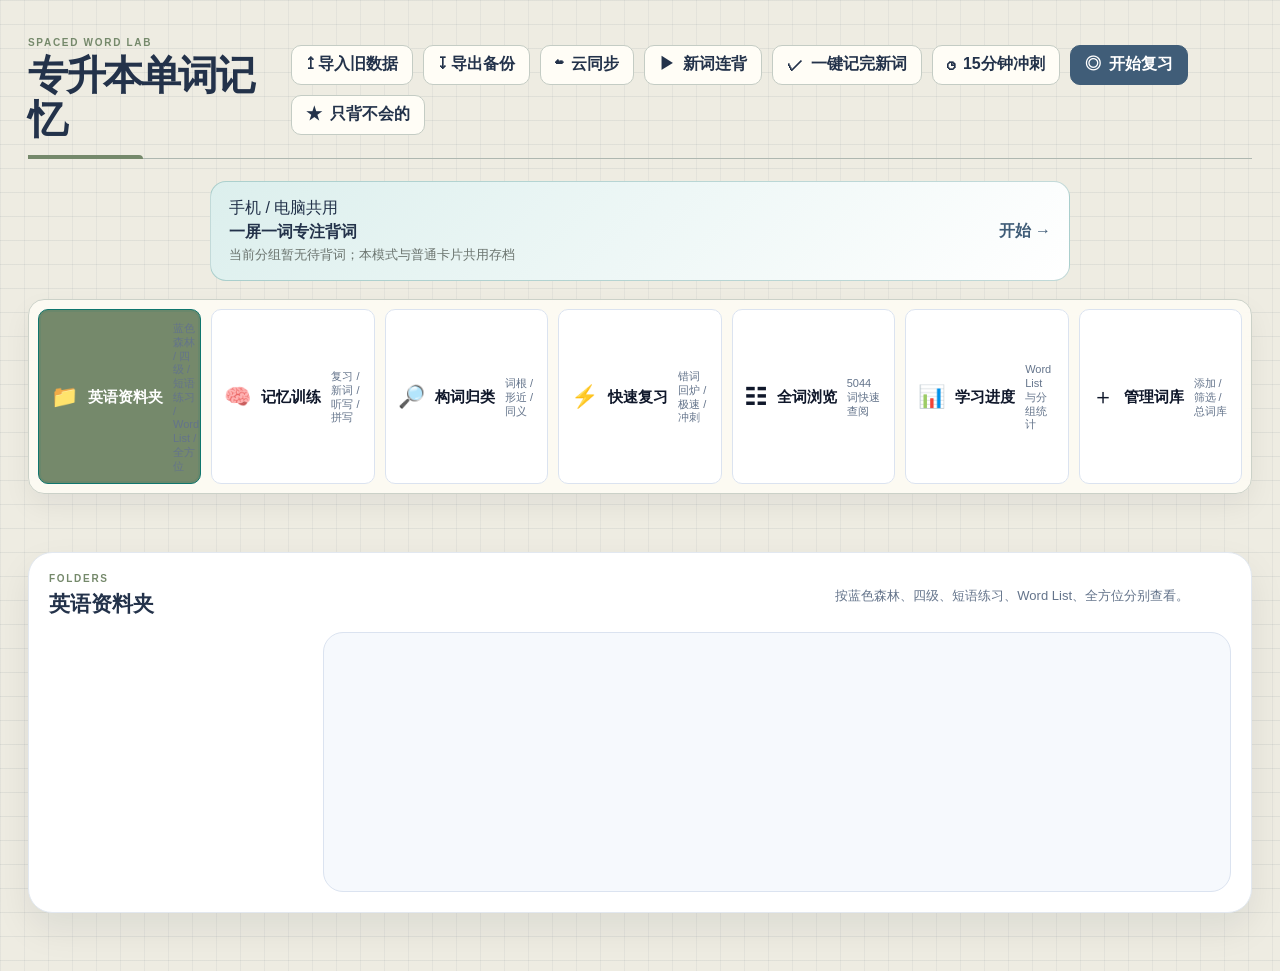
==== index.html @ 5257fa87 "Add files via upload" ====
<!doctype html>
<html lang="zh-CN">
<head>
  <meta charset="utf-8">
  <meta name="viewport" content="width=device-width, initial-scale=1, viewport-fit=cover">
  <title>专升本单词记忆</title>
  <link rel="stylesheet" href="./styles.css?v=70b043browsemustcorrect20260810">
</head>
<body>
  <div class="app-shell">
    <header class="topbar">
      <div>
        <p class="eyebrow">Spaced Word Lab</p>
        <h1>专升本单词记忆</h1>
      </div>
      <div class="topbar-actions">
        <button class="secondary-button" id="importButton" title="导入旧数据 / 备份文件" aria-label="导入旧数据">↥ 导入旧数据</button>
        <button class="secondary-button" id="exportButton" title="导出本机备份" aria-label="导出本机备份">↧ 导出备份</button>
        <button class="secondary-button" id="cloudSyncButton"><span aria-hidden="true">☁</span> 云同步</button>
        <button class="secondary-button" id="startNewButton"><span aria-hidden="true">▶</span> 新词连背</button>
        <button class="secondary-button" id="batchLearnButton"><span aria-hidden="true">✓</span> 一键记完新词</button>
        <button class="secondary-button" id="sprintButton"><span aria-hidden="true">◷</span> 15分钟冲刺</button>
        <button class="primary-button" id="focusDueButton"><span aria-hidden="true">◎</span> 开始复习</button>
        <button class="secondary-button" id="weakOnlyButton"><span aria-hidden="true">★</span> 只背不会的</button>
      </div>
    </header>
    <button class="mobile-focus-entry" id="mobileFocusEntry" type="button" aria-describedby="mobileFocusEntryHint">
      <span class="mobile-focus-entry-copy">
        <span class="mobile-focus-entry-kicker">手机 / 电脑共用</span>
        <strong>一屏一词专注背词</strong>
        <small id="mobileFocusEntryHint">支持看英文想中文、看英文选中文、看中文拼英文；三种方式共用同一份进度</small>
      </span>
      <span class="mobile-focus-entry-cta">开始 →</span>
    </button>
    <div class="readonly-banner" id="readonlyBanner" hidden></div>

    <main class="workspace">
      <nav class="module-switcher" aria-label="大模块切换">
        <button class="module-button active" type="button" data-module-target="folder"><span>📁</span><strong>英语资料夹</strong><small>蓝色森林 / 四级 / 短语练习 / Word List / 全方位</small></button>
        <button class="module-button" type="button" data-module-target="study"><span>🧠</span><strong>记忆训练</strong><small>复习 / 新词 / 听写 / 拼写</small></button>
        <button class="module-button" type="button" data-module-target="smart"><span>🔎</span><strong>构词归类</strong><small>词根 / 形近 / 同义</small></button>
        <button class="module-button" type="button" data-module-target="review"><span>⚡</span><strong>快速复习</strong><small>错词回炉 / 极速 / 冲刺</small></button>
        <button class="module-button" type="button" data-module-target="browse"><span>☷</span><strong>全词浏览</strong><small>5044词快速查阅</small></button>
        <button class="module-button" type="button" data-module-target="progress"><span>📊</span><strong>学习进度</strong><small>Word List 与分组统计</small></button>
        <button class="module-button" type="button" data-module-target="manage"><span>＋</span><strong>管理词库</strong><small>添加 / 筛选 / 总词库</small></button>
      </nav>

      <section class="stats-grid module-section" data-module-section="study" aria-label="记忆统计">
        <article class="metric">
          <span>词条总数</span>
          <strong id="totalCount">0</strong>
        </article>
        <article class="metric time">
          <span>总学习时长</span>
          <strong id="totalStudyTime">0分</strong>
          <small id="todayStudyTime">今日 0分</small>
        </article>
        <article class="metric accent">
          <span>现在到期</span>
          <strong id="dueCount">0</strong>
        </article>
        <article class="metric warm">
          <span>已完成</span>
          <strong id="todayCount">0</strong>
        </article>
        <article class="metric calm completed-metric">
          <span>已学习</span>
          <strong id="doneTodayCount">0</strong>
          <div class="metric-split" aria-label="累计已学习的单词和短语数量">
            <div><small>单词</small><b id="todayWordActionCount">0</b></div>
            <div><small>短语</small><b id="todayPhraseActionCount">0</b></div>
          </div>
        </article>
      </section>

      <section class="prep-dashboard module-section" data-module-section="study" aria-label="专升本今日任务">
        <article class="countdown-panel">
          <div>
            <p class="eyebrow">Exam</p>
            <h2>专升本倒计时</h2>
          </div>
          <div class="countdown-number"><strong id="examDays">--</strong><span>天</span></div>
          <label class="compact-field">
            <span>考试日期</span>
            <input id="examDateInput" type="date">
          </label>
        </article>
        <article class="task-panel">
          <span>今日新词</span>
          <strong id="todayNewTarget">0</strong>
          <p id="todayNewHint">先完成新词，再等系统复习</p>
        </article>
        <article class="task-panel accent">
          <span>今日复习</span>
          <strong id="todayReviewTarget">0</strong>
          <p id="todayReviewHint">按页面显示的具体时间背</p>
        </article>
        <article class="task-panel warm">
          <span>重点词</span>
          <strong id="importantCount">0</strong>
          <p>忘了的词会自动进入这里</p>
        </article>
        <article class="task-panel calm">
          <span>预计用时</span>
          <strong id="estimateMinutes">0</strong>
          <p>分钟，拆开做也可以</p>
        </article>
      </section>

      <section class="daily-report module-section" data-module-section="study" id="dailyReport" aria-label="今日战报"></section>

      <section class="hero-workbench module-section" data-module-section="study">
        <div class="study-area">
          <div class="panel-heading">
            <div>
              <p class="eyebrow">Now</p>
              <h2>记忆卡片</h2>
            </div>
            <div class="session-tools">
              <div class="sprint-chip" id="sprintStatus">未开始</div>
              <div class="clock-chip" id="clockNow">--:--</div>
            </div>
          </div>

          <div class="mode-tabs" role="tablist" aria-label="学习模式">
            <button class="tab-button active" id="dueModeButton" type="button">到期复习</button>
            <button class="tab-button" id="newModeButton" type="button">新词记忆</button>
            <button class="tab-button" id="allModeButton" type="button">全部抽查</button>
          </div>

          <div class="practice-switch main-practice-switch" aria-label="常用练习方式">
            <button class="practice-button active" data-practice-mode="card" type="button">卡片</button>
            <button class="practice-button" data-practice-mode="zhToEn" type="button">中译英</button>
            <button class="practice-button" data-practice-mode="choiceZhToEn" type="button">中文选英文</button>
            <button class="practice-button" data-practice-mode="spell" type="button">拼写</button>
            <button class="practice-button" data-practice-mode="dictation" type="button">听写</button>
            <button class="practice-button" data-practice-mode="forms" type="button">变形</button>
          </div>
          <details class="special-practice-panel pos-practice-panel" open>
            <summary>语法辨析训练</summary>
            <div class="special-practice-note">五个模式独立记录进度。先练五大词性，再分别突破名词可数性、动词及物性、易混词形和句子语境。</div>
            <div class="practice-switch special-practice-switch grammar-practice-grid" aria-label="语法辨析训练">
              <button class="practice-button pos-practice-start" data-practice-mode="posClassify" type="button"><b>五大词性</b><small>名词 / 动词 / 数词 / 形容词 / 副词</small></button>
              <button class="practice-button pos-practice-start" data-practice-mode="nounCountability" type="button"><b>名词可数性</b><small>可数 / 不可数 / 两者均可</small></button>
              <button class="practice-button pos-practice-start" data-practice-mode="verbTransitivity" type="button"><b>动词及物性</b><small>及物 / 不及物 / 系动词等</small></button>
              <button class="practice-button pos-practice-start" data-practice-mode="wordFamily" type="button"><b>易混词形</b><small>同词族中选择正确形式</small></button>
              <button class="practice-button pos-practice-start" data-practice-mode="posContext" type="button"><b>句子语境</b><small>判断标记词在句中的词性</small></button>
            </div>
          </details>
          <p class="mode-progress-note">默认进入卡片。五类语法训练独立计算正确率和复习进度；答题后自动进入下一题。</p>

          <div class="dictation-tools" aria-label="听写设置">
            <label class="compact-select">
              <span>听写顺序</span>
              <select id="dictationOrderSelect">
                <option value="due">到期优先</option>
                <option value="important">重点错词优先</option>
                <option value="random">随机乱序</option>
                <option value="az">A-Z 顺序</option>
              </select>
            </label>
          </div>

          <article class="word-card" id="activeCard"></article>
        </div>

        <aside class="schedule-panel">
          <div class="panel-heading">
            <div>
              <p class="eyebrow">Plan</p>
              <h2>今日几点背</h2>
            </div>
            <button class="text-button" id="copyPlanButton" type="button">复制计划</button>
          </div>
          <div class="time-ladder" id="todayTimeline"></div>
        </aside>
      </section>


      <section class="folder-library-panel module-section" data-module-section="folder" id="folderLibraryPanel" aria-label="英语资料文件夹">
        <div class="panel-heading">
          <div>
            <p class="eyebrow">Folders</p>
            <h2>英语资料夹</h2>
          </div>
          <p class="folder-hint">按蓝色森林、四级、短语练习、Word List、全方位分别查看。</p>
        </div>
        <div class="folder-library-layout">
          <div class="folder-source-list" id="folderSourceList"></div>
          <div class="folder-content" id="folderContent"></div>
        </div>
      </section>

      <section class="smart-vocab-panel module-section" data-module-section="smart" id="smartVocabPanel" aria-label="智能归类与辨析">
        <div class="panel-heading">
          <div>
            <p class="eyebrow">Smart</p>
            <h2>构词 / 形近 / 同义归类</h2>
          </div>
          <p class="folder-hint">先选类型，再点开看单词；不一次性铺开，手机不卡。</p>
        </div>
        <div class="smart-tabs">
          <button class="smart-tab active" data-smart-tab="affix" type="button">前缀后缀词根</button>
          <button class="smart-tab" data-smart-tab="similar" type="button">形近词对比</button>
          <button class="smart-tab" data-smart-tab="synonym" type="button">同义词辨析</button>
          <button class="smart-tab" data-smart-tab="family" type="button">词族归类</button>
          <button class="smart-tab" data-smart-tab="polysemy" type="button">一词多义</button>
          <button class="smart-tab" data-smart-tab="collocation" type="button">固定搭配</button>
        </div>
        <div id="smartVocabContent" class="smart-vocab-content"></div>
      </section>


      <section class="memory-lab-panel module-section" data-module-section="review" id="memoryLabPanel" aria-label="快速复习中心">
        <div class="panel-heading memory-lab-heading">
          <div>
            <p class="eyebrow">Memory Lab</p>
            <h2>快速复习中心</h2>
            <p class="folder-hint">所有模式继续写入普通卡片同一份进度，不建立第二套存档。</p>
          </div>
          <label class="memory-lab-toggle">
            <input id="miniRecapToggle" type="checkbox" checked>
            <span>每10词自动小复盘</span>
          </label>
        </div>

        <div class="memory-action-grid">
          <button class="memory-action-card danger" type="button" data-memory-action="today-errors">
            <span>今日错词回炉</span><strong id="todayErrorCount">0</strong><small>连续答对2次才退出本轮</small>
          </button>
          <button class="memory-action-card" type="button" data-memory-action="rapid-3"><span>3分钟极速复习</span><strong>约18词</strong><small>错词和到期词优先</small></button>
          <button class="memory-action-card" type="button" data-memory-action="rapid-5"><span>5分钟极速复习</span><strong>约30词</strong><small>四选一快速推进</small></button>
          <button class="memory-action-card" type="button" data-memory-action="rapid-10"><span>10分钟极速复习</span><strong>约60词</strong><small>适合完整短复习</small></button>
          <button class="memory-action-card accent" type="button" data-memory-action="speed-30"><span>30秒极限识词</span><strong>30s</strong><small>只看英文快速选中文</small></button>
        </div>

        <section class="exam-sprint-panel">
          <div>
            <p class="eyebrow">Sprint</p>
            <h3>临考冲刺</h3>
            <p>优先抽取忘记、模糊、拼错、高频和久未复习词。</p>
          </div>
          <label>
            <span>范围</span>
            <select id="examSprintSource">
              <option value="all">全部词库</option>
              <option value="短语练习">只复习短语</option>
              <option value="四级">只复习四级</option>
              <option value="蓝色森林">只复习蓝色森林</option>
              <option value="Word List">只复习 Word List</option>
              <option value="听写内容">只复习听写内容</option>
            </select>
          </label>
          <div class="sprint-size-buttons">
            <button type="button" data-memory-action="sprint-50">50词</button>
            <button type="button" data-memory-action="sprint-100">100词</button>
            <button type="button" data-memory-action="sprint-200">200词</button>
          </div>
        </section>

        <div class="quick-session-status" id="quickSessionStatus"></div>

        <div class="memory-insight-grid">
          <section class="memory-insight-card" id="abilityOverview">
            <div class="panel-heading"><div><p class="eyebrow">Ability</p><h3>认识度 / 拼写度</h3></div></div>
            <div id="abilityOverviewContent"></div>
          </section>
          <section class="memory-insight-card" id="recentTenPanel">
            <div class="panel-heading"><div><p class="eyebrow">Recent</p><h3>最近10词</h3></div><button class="text-button" type="button" data-memory-action="recent-10">立即复盘</button></div>
            <div id="recentTenContent"></div>
          </section>
        </div>

        <div class="memory-insight-grid">
          <section class="memory-insight-card">
            <div class="panel-heading"><div><p class="eyebrow">Confusion</p><h3>易混词对比复习</h3></div></div>
            <div id="confusionGroups" class="comparison-groups"></div>
          </section>
          <section class="memory-insight-card">
            <div class="panel-heading"><div><p class="eyebrow">Family</p><h3>词族连续复习</h3></div></div>
            <div id="wordFamilyGroups" class="comparison-groups"></div>
          </section>
        </div>

        <section class="memory-report-panel">
          <div class="panel-heading"><div><p class="eyebrow">Report</p><h3>最近一轮报告</h3></div></div>
          <div id="memoryLabReport"></div>
        </section>
      </section>

      <section class="quick-browser-panel module-section" data-module-section="browse" id="quickBrowserPanel" aria-label="全词库快速浏览">
        <div class="panel-heading quick-browser-heading">
          <div>
            <p class="eyebrow">All Words</p>
            <h2>全词库快速浏览</h2>
            <p class="folder-hint">默认按你资料中的原始导入顺序浏览；需要时再手动切换A-Z、薄弱优先等排序。</p>
          </div>
          <div class="quick-browser-heading-actions">
            <div class="browse-quiz-launch-copy">
              <strong id="quickBrowserTotal">0词</strong>
              <small id="browseQuizLauncherStats">独立存档：尚未作答</small>
            </div>
            <button class="browse-quiz-launch" type="button" data-browse-quiz-start>
              <span>▦</span><strong>全词独立练习</strong><small>英→中 / 中→英 / 拼写；答错才重置主进度</small>
            </button>
          </div>
        </div>
        <div class="quick-browser-tools">
          <label class="search-box"><span>⌕</span><input id="quickBrowseSearch" type="search" placeholder="搜索英文、中文、分组、例句"></label>
          <select id="quickBrowseSource" aria-label="来源筛选"><option value="all">全部来源</option><option value="蓝色森林">蓝色森林</option><option value="四级">四级</option><option value="短语练习">短语练习</option><option value="Word List">Word List</option><option value="全方位">全方位</option><option value="听写内容">听写内容</option></select>
          <select id="quickBrowseStatus" aria-label="掌握筛选"><option value="all">全部状态</option><option value="new">新词</option><option value="learning">学习中</option><option value="mature">稳定</option><option value="weak">薄弱词</option><option value="important">重点词</option></select>
          <select id="quickBrowseSort" aria-label="排序"><option value="original" selected>我的原始顺序</option><option value="az">A-Z</option><option value="za">Z-A</option><option value="weak">薄弱优先</option><option value="recent">最近学习</option><option value="source">按来源</option></select>
          <select id="quickBrowseMask" aria-label="遮挡"><option value="show">英文中文都显示</option><option value="hideChinese">遮住中文</option><option value="hideEnglish">遮住英文</option></select>
          <select id="quickBrowsePageSize" aria-label="每页数量"><option value="100">每页100词</option><option value="200" selected>每页200词</option><option value="300">每页300词</option></select>
        </div>
        <div class="alphabet-strip" id="quickBrowseAlphabet"></div>
        <div class="quick-browser-summary" id="quickBrowserSummary"></div>
        <div class="quick-browser-list" id="quickBrowserList"></div>
        <div class="quick-browser-pagination" id="quickBrowserPagination"></div>
      </section>

      <section class="groups-panel module-section" data-module-section="progress">
        <div class="panel-heading">
          <div>
            <p class="eyebrow">Groups</p>
            <h2>Word List 进度</h2>
          </div>
        </div>
        <div class="group-grid" id="groupProgress"></div>
      </section>

      <section class="entry-grid module-section" data-module-section="manage">
        <form class="entry-form" id="wordForm">
          <div class="panel-heading">
            <div>
              <p class="eyebrow">Add</p>
              <h2>添加单词</h2>
            </div>
          </div>
          <div class="form-grid">
            <label>
              <span>单词/短语</span>
              <input id="termInput" required maxlength="80" placeholder="carry out">
            </label>
            <label>
              <span>中文</span>
              <input id="meaningInput" maxlength="120" placeholder="执行，实施">
            </label>
            <label>
              <span>搭配/例句</span>
              <input id="phraseInput" maxlength="180" placeholder="carry out a plan">
            </label>
            <label>
              <span>标签</span>
              <input id="tagInput" maxlength="60" placeholder="阅读 / 作文 / 高频">
            </label>
            <label>
              <span>词库分类</span>
              <select id="sourceInput">
                <option value="全方位">全方位</option>
                <option value="四级">四级</option>
                <option value="蓝色森林">蓝色森林</option>
              </select>
            </label>
          </div>
          <div class="verb-forms-grid">
            <label>
              <span>三单</span>
              <input id="thirdPersonInput" maxlength="80" placeholder="studies">
            </label>
            <label>
              <span>过去式</span>
              <input id="pastTenseInput" maxlength="80" placeholder="studied">
            </label>
            <label>
              <span>过去分词</span>
              <input id="pastParticipleInput" maxlength="80" placeholder="studied">
            </label>
          </div>
          <label>
            <span>备注</span>
            <textarea id="noteInput" rows="2" placeholder="易混词、词根、发音提醒"></textarea>
          </label>
          <div class="form-actions">
            <button class="secondary-button" id="clearFormButton" type="button">清空</button>
            <button class="primary-button" type="submit"><span aria-hidden="true">＋</span> 加入词库</button>
          </div>
        </form>

        <section class="bulk-panel">
          <div class="panel-heading">
            <div>
              <p class="eyebrow">Paste</p>
              <h2>批量加入</h2>
            </div>
          </div>
          <label class="bulk-source-select">
            <span>归到</span>
            <select id="bulkSourceInput">
              <option value="全方位">全方位</option>
              <option value="四级">四级</option>
              <option value="蓝色森林">蓝色森林</option>
            </select>
          </label>
          <textarea id="bulkInput" rows="8" placeholder="study | 学习 | study English | studies | studied | studied&#10;carry out | 执行 | carry out a task"></textarea>
          <div class="form-actions">
            <button class="secondary-button" id="clearBulkButton" type="button">清空</button>
            <button class="primary-button" id="bulkAddButton" type="button"><span aria-hidden="true">＋</span> 批量加入</button>
          </div>
        </section>
      </section>

      <section class="library-panel module-section" data-module-section="manage">
        <div class="panel-heading">
          <div>
            <p class="eyebrow">Library</p>
            <h2>词库</h2>
          </div>
          <div class="library-tools">
            <label class="search-box">
              <span aria-hidden="true">⌕</span>
              <input id="searchInput" type="search" placeholder="搜索单词、中文、短语">
            </label>
            <select id="statusFilter" aria-label="状态筛选">
              <option value="all">全部</option>
              <option value="due">到期</option>
              <option value="new">新词</option>
              <option value="learning">学习中</option>
              <option value="mature">稳定</option>
              <option value="important">重点词</option>
            </select>
            <select id="librarySourceFilter" aria-label="词库分类筛选">
              <option value="all">全部分类</option>
              <option value="全方位">全方位</option>
              <option value="四级">四级</option>
              <option value="蓝色森林">蓝色森林</option>
            </select>
            <select id="listMaskMode" aria-label="列表遮挡">
              <option value="show">显示全部</option>
              <option value="hideEnglish">遮英文</option>
              <option value="hideChinese">遮中文</option>
            </select>
          </div>
        </div>
        <div class="word-list" id="wordList"></div>
      </section>
    </main>
  </div>

  <input id="importInput" type="file" accept="application/json,.json" hidden>
  <dialog class="cloud-dialog" id="cloudDialog" aria-labelledby="cloudDialogTitle">
    <form class="cloud-panel" id="cloudForm" method="dialog">
      <div class="cloud-heading">
        <div>
          <p class="eyebrow">Supabase Cloud</p>
          <h2 id="cloudDialogTitle">云同步</h2>
        </div>
        <button class="icon-button secondary" type="button" id="closeCloudButton" aria-label="关闭">×</button>
      </div>
      <p class="cloud-intro">这里默认保存到云端并开启自动同步。第一次使用云同步前，必须在 Supabase SQL Editor 运行本包里的 supabase-word-memory-repair.sql。</p>
      <div class="cloud-grid">
        <label>
          <span>公开编号</span>
          <input id="cloudSlugInput" type="text" inputmode="latin" autocomplete="off" placeholder="cyrus329" maxlength="32">
        </label>
        <label>
          <span>显示名称</span>
          <input id="cloudNameInput" type="text" autocomplete="off" placeholder="专升本单词记忆">
        </label>
        <label>
          <span>编辑密码</span>
          <input id="cloudPinInput" type="password" autocomplete="current-password" placeholder="至少 4 位">
        </label>
        <label class="toggle-line">
          <input id="cloudPublicInput" type="checkbox" checked>
          <span>允许公开链接查看</span>
        </label>
        <label class="wide">
          <span>Supabase 项目地址</span>
          <input id="supabaseUrlInput" type="url" autocomplete="url" placeholder="https://xxxx.supabase.co">
        </label>
        <label class="wide">
          <span>Supabase anon public key</span>
          <input id="supabaseKeyInput" type="text" autocomplete="off" placeholder="sb_publishable_... 或 eyJ...">
        </label>
        <label class="wide">
          <span>网页地址</span>
          <input id="shareBaseUrlInput" type="url" autocomplete="url" placeholder="https://你的用户名.github.io/word-memory/">
        </label>
      </div>
      <div class="share-row">
        <button class="secondary-button" type="button" id="copyPublicLinkButton">复制公开链接</button>
        <button class="secondary-button" type="button" id="copyEditLinkButton">复制协作链接</button>
        <a class="secondary-button" href="./supabase-word-memory-repair.sql" download>下载云同步SQL</a>
      </div>
      <p class="cloud-status" id="cloudStatus" role="status" aria-live="polite"></p>
      <div class="cloud-actions">
        <button class="secondary-button" type="button" id="loadCloudButton">连接并加载云端</button>
        <button class="secondary-button" type="button" id="localSaveButton">只保存本机</button>
        <button class="secondary-button" type="button" id="cancelCloudButton">取消</button>
        <button class="secondary-button" type="button" id="tryCloudSaveButton">检查云同步</button>
        <button class="primary-button" type="submit">保存并开启云同步</button>
      </div>
    </form>
  </dialog>
  <div class="gaze-panel" id="gazePanel" hidden aria-live="polite">
    <div class="gaze-panel-head">
      <strong>实验翻词已关闭</strong>
      <button class="text-button" id="gazeStopButton" type="button">关闭</button>
    </div>
    <p id="gazeStatus">已关闭。当前版本恢复稳定按钮操作，避免乱识别。</p>
    <div class="gaze-zones"><span>已移除手指翻词</span><span>显示词义按钮已恢复</span><span>优先保证记忆记录稳定</span></div>
  </div>
  <section class="mobile-focus-mode" id="mobileFocusMode" role="dialog" aria-modal="true" aria-label="一屏一词专注背词模式" hidden>
    <header class="mobile-focus-header">
      <button class="mobile-focus-exit" id="mobileFocusExit" type="button" aria-label="退出一屏一词模式">退出</button>
      <div class="mobile-focus-heading">
        <strong id="mobileFocusTitle">一屏一词</strong>
        <span id="mobileFocusSource">当前词库</span>
      </div>
      <strong class="mobile-focus-count" id="mobileFocusCount">0 / 0</strong>
    </header>
    <div class="mobile-focus-progress" id="mobileFocusProgress" role="progressbar" aria-label="背词进度" aria-valuemin="0" aria-valuemax="100" aria-valuenow="0">
      <span id="mobileFocusProgressFill"></span>
    </div>

    <div class="mobile-focus-mode-switch" id="mobileFocusModeSwitch" role="group" aria-label="专注背词方式">
      <button class="is-active" type="button" data-mobile-focus-mode="recall">看英文想中文</button>
      <button type="button" data-mobile-focus-mode="choice">看英文选中文</button>
      <button type="button" data-mobile-focus-mode="spelling">看中文拼英文</button>
    </div>
    <div class="mobile-focus-stage" id="mobileFocusStage">
      <article class="mobile-focus-card" id="mobileFocusCard" role="button" aria-expanded="false" tabindex="0">
        <aside class="mobile-focus-previous" id="mobileFocusPrevious" aria-live="polite" hidden>
          <span>上一个</span>
          <strong id="mobileFocusPreviousTerm"></strong>
          <p id="mobileFocusPreviousMeaning"></p>
        </aside>
        <button class="mobile-focus-audio" id="mobileFocusAudio" type="button" aria-label="朗读当前单词">🔊</button>
        <p class="mobile-focus-kicker" id="mobileFocusKicker">看英文，回想中文</p>
        <h2 class="mobile-focus-term" id="mobileFocusTerm">单词</h2>
        <p class="mobile-focus-phonetic" id="mobileFocusPhonetic"></p>
        <div class="mobile-focus-answer" id="mobileFocusAnswer" hidden>
          <p class="mobile-focus-meaning" id="mobileFocusMeaning"></p>
          <p class="mobile-focus-detail" id="mobileFocusDetail"></p>
        </div>

        <div class="mobile-focus-choice" id="mobileFocusChoice" hidden aria-label="中文释义四选一">
          <div class="mobile-focus-choice-grid">
            <button type="button" data-mobile-focus-choice="0"></button>
            <button type="button" data-mobile-focus-choice="1"></button>
            <button type="button" data-mobile-focus-choice="2"></button>
            <button type="button" data-mobile-focus-choice="3"></button>
          </div>
          <p class="mobile-focus-choice-feedback" id="mobileFocusChoiceFeedback" aria-live="polite"></p>
        </div>

        <div class="mobile-focus-spelling" id="mobileFocusSpelling" hidden>
          <label for="mobileFocusSpellingInput">请输入英文</label>
          <input id="mobileFocusSpellingInput" type="text" autocomplete="off" autocapitalize="none" spellcheck="false" enterkeyhint="done" placeholder="看中文拼写英文">
          <div class="mobile-focus-spelling-actions">
            <button id="mobileFocusSpellingCheck" type="button">检查拼写</button>
            <button id="mobileFocusSpellingClear" type="button">重写</button>
          </div>
          <p class="mobile-focus-spelling-feedback" id="mobileFocusSpellingFeedback" aria-live="polite"></p>
        </div>
        <p class="mobile-focus-tip" id="mobileFocusTip">点击卡片看答案 · 手机滑动切换 · 电脑可直接点击按钮</p>
      </article>
      <div class="mobile-focus-empty" id="mobileFocusEmpty" hidden>
        <strong>这一组已经背完了</strong>
        <p>退出后可选择其他词库继续学习。</p>
      </div>
    </div>
    <div class="mobile-focus-shared-note" id="mobileFocusSharedNote">四选一、拼写和普通卡片共用同一份“记住 / 模糊 / 忘了”学习记录；云同步后手机、电脑一致。</div>
    <footer class="mobile-focus-actions" aria-label="记忆程度">
      <button class="mobile-focus-rate forgot" type="button" data-mobile-focus-rate="forgot"><strong>忘了</strong><small>与普通卡片共用进度</small></button>
      <button class="mobile-focus-rate fuzzy" type="button" data-mobile-focus-rate="fuzzy"><strong>模糊</strong><small>加强复习</small></button>
      <button class="mobile-focus-rate remember" type="button" data-mobile-focus-rate="remember"><strong>记住</strong><small>与普通卡片共用进度</small></button>
    </footer>
  </section>
  <section class="browse-quiz-overlay" id="browseQuizOverlay" hidden aria-label="全词浏览独立练习">
    <header class="browse-quiz-header">
      <button class="browse-quiz-close" id="browseQuizClose" type="button" aria-label="关闭">←</button>
      <div>
        <strong>全词浏览独立练习</strong>
        <small id="browseQuizScope">当前全词浏览范围</small>
      </div>
      <div class="browse-quiz-header-actions">
        <button id="browseQuizExport" type="button">导出浏览存档</button>
        <button id="browseQuizImport" type="button">导入浏览存档</button>
        <button id="browseQuizReset" type="button">清空浏览存档</button>
      </div>
    </header>
    <input id="browseQuizImportInput" type="file" accept="application/json,.json" hidden>
    <div class="browse-quiz-mode-tabs" role="group" aria-label="全词浏览练习方式">
      <button class="active" type="button" data-browse-quiz-mode="enToZh" aria-pressed="true">看英文选中文</button>
      <button type="button" data-browse-quiz-mode="zhToEn" aria-pressed="false">看中文选英文</button>
      <button type="button" data-browse-quiz-mode="spelling" aria-pressed="false">看中文拼英文</button>
    </div>
    <div class="browse-quiz-progress-row">
      <strong id="browseQuizProgress">0/0</strong>
      <span id="browseQuizStats">已练0词</span>
    </div>
    <main class="browse-quiz-stage" id="browseQuizStage">
      <article class="browse-quiz-card" id="browseQuizCard">
        <p class="browse-quiz-instruction" id="browseQuizInstruction">请选择正确的中文释义</p>
        <button class="browse-quiz-term" id="browseQuizTerm" type="button" title="可用时点击发音"></button>
        <button class="browse-quiz-phonetic" id="browseQuizPhonetic" type="button" title="可用时点击发音"></button>
        <div class="browse-quiz-options" id="browseQuizOptions"></div>
        <div class="browse-quiz-spelling" id="browseQuizSpelling" hidden>
          <input id="browseQuizSpellingInput" type="text" autocomplete="off" autocapitalize="none" spellcheck="false" enterkeyhint="done" placeholder="输入英文拼写">
          <button id="browseQuizSpellingCheck" type="button">检查</button>
          <small>按 Enter 也可以检查</small>
        </div>
        <p class="browse-quiz-feedback" id="browseQuizFeedback" aria-live="polite"></p>
        <button class="browse-quiz-unknown" id="browseQuizUnknown" type="button">不认识？<small>当前词仍需最终答对或拼对才能继续</small></button>
      </article>
    </main>
    <p class="browse-quiz-save-note" id="browseQuizSaveNote"></p>
    <footer class="browse-quiz-footer">
      <div class="browse-quiz-mark-actions">
        <button id="browseQuizFavorite" type="button" aria-pressed="false"><span>☆</span><strong>收藏</strong></button>
        <button id="browseQuizFamiliar" type="button" aria-pressed="false"><span>熟</span><strong>熟词</strong></button>
      </div>
      <div class="browse-quiz-session-actions">
        <button id="browseQuizWrongOnly" type="button">错词重做</button>
        <button id="browseQuizRestart" type="button">按当前筛选重新开始</button>
      </div>
      <div class="browse-quiz-nav-actions">
        <button id="browseQuizPrevious" type="button" aria-label="上一个">←</button>
        <button id="browseQuizNext" type="button" aria-label="下一个">→</button>
      </div>
    </footer>
  </section>
  <div class="toast" id="toast" role="status" aria-live="polite"></div>
  <script src="./library-folder-data.js?v=70b041realimport20260810"></script>
  <script src="./word-data.js?v=70b041realimport20260810"></script>
  <script src="./context-engine.js?v=70b038vocabimport20260809"></script>
  <script src="./context-data.js?v=70b038vocabimport20260809"></script>
  <script src="./context-id-data.js?v=70b041realimport20260810"></script>
  <script src="./context-presenter.js?v=70b038vocabimport20260809"></script>
  <script src="./context-study-engine.js?v=70b038vocabimport20260809"></script>
  <script src="./mobile-focus.js?v=70b038vocabimport20260809"></script>
  <script src="./app.js?v=70b041realimport20260810"></script>
  <script src="./memory-lab.js?v=70b038vocabimport20260809"></script>
  <script src="./browse-quiz.js?v=70b043browsemustcorrect20260810"></script>
  <script src="./folder-view.js?v=70b038vocabimport20260809"></script>
  <script src="./smart-vocab.js?v=70b038vocabimport20260809"></script>
  <script>
    (function(){
      const buttons = Array.from(document.querySelectorAll('[data-module-target]'));
      const sections = Array.from(document.querySelectorAll('[data-module-section]'));
      if (!buttons.length || !sections.length) return;
      const titleMap = {folder: '英语资料夹', study: '记忆训练', smart: '构词归类', review: '快速复习', browse: '全词浏览', progress: '学习进度', manage: '管理词库'};
      const switcher = document.querySelector('.module-switcher');
      function syncDockHeight(){
        if (!switcher) return;
        const height = Math.ceil(switcher.getBoundingClientRect().height || switcher.offsetHeight || 0);
        document.documentElement.style.setProperty('--module-switcher-dock-height', `${height}px`);
      }
      function activate(name, keepHash){
        const target = titleMap[name] ? name : 'folder';
        buttons.forEach(btn => btn.classList.toggle('active', btn.dataset.moduleTarget === target));
        sections.forEach(sec => sec.classList.toggle('active', sec.dataset.moduleSection === target));
        if (!keepHash) {
          try { history.replaceState(null, '', '#' + target); } catch (e) {}
        }
        const main = document.querySelector('.workspace');
        if (main) main.dataset.activeModule = target;
        requestAnimationFrame(syncDockHeight);
        window.scrollTo({top: 0, behavior: 'smooth'});
      }
      buttons.forEach(btn => btn.addEventListener('click', () => activate(btn.dataset.moduleTarget)));
      const initial = (location.hash || '').replace('#','');
      activate(titleMap[initial] ? initial : 'folder', true);
      window.addEventListener('resize', syncDockHeight, { passive: true });
      window.addEventListener('load', syncDockHeight, { once: true });
      if ('ResizeObserver' in window && switcher) {
        const dockObserver = new ResizeObserver(() => syncDockHeight());
        dockObserver.observe(switcher);
      }
      window.addEventListener('hashchange', () => activate((location.hash || '').replace('#',''), true));
    })();
  </script>
</body>
</html>
---- styles.css ----
:root {
  color-scheme: light;
  --bg: #f7f4ef;
  --paper: #ffffff;
  --ink: #1f2421;
  --muted: #6c706a;
  --line: #e1ddd4;
  --soft: #f1ece3;
  --teal: #126b67;
  --teal-soft: #dcefed;
  --coral: #bb4f3f;
  --coral-soft: #f7ddd6;
  --gold: #a36d16;
  --gold-soft: #f6e7c6;
  --violet: #6250a4;
  --violet-soft: #e7e1f7;
  --green: #447843;
  --green-soft: #e1f0da;
  --shadow: 0 18px 48px rgba(45, 39, 30, 0.12);
}

* {
  box-sizing: border-box;
}

body {
  margin: 0;
  min-height: 100vh;
  background:
    linear-gradient(135deg, rgba(255, 255, 255, 0.88), rgba(247, 244, 239, 0.88)),
    repeating-linear-gradient(90deg, rgba(18, 107, 103, 0.05) 0 1px, transparent 1px 78px),
    var(--bg);
  color: var(--ink);
  font-family: "Microsoft YaHei", "PingFang SC", "Segoe UI", sans-serif;
}

button,
input,
select,
textarea {
  font: inherit;
}

button {
  cursor: pointer;
}

.app-shell {
  width: min(1440px, 100%);
  margin: 0 auto;
  padding: 24px;
}

.topbar {
  display: flex;
  justify-content: space-between;
  align-items: center;
  gap: 20px;
  margin-bottom: 18px;
}

.topbar h1,
.panel-heading h2 {
  margin: 0;
  letter-spacing: 0;
}

.topbar h1 {
  font-size: 38px;
  line-height: 1.1;
}

.eyebrow {
  margin: 0 0 6px;
  color: var(--teal);
  font-size: 12px;
  font-weight: 800;
  text-transform: uppercase;
  letter-spacing: 0.08em;
}

.topbar-actions,
.form-actions,
.library-tools,
.card-actions,
.mini-actions {
  display: flex;
  align-items: center;
  gap: 10px;
  flex-wrap: wrap;
}

.workspace {
  display: grid;
  gap: 16px;
}

.stats-grid {
  display: grid;
  grid-template-columns: repeat(auto-fit, minmax(160px, 1fr));
  gap: 12px;
}

.metric {
  min-height: 96px;
  padding: 16px;
  border: 1px solid var(--line);
  border-radius: 8px;
  background: var(--paper);
  display: grid;
  align-content: space-between;
  box-shadow: 0 8px 24px rgba(45, 39, 30, 0.06);
}

.metric span {
  color: var(--muted);
  font-size: 14px;
}

.metric strong {
  font-size: 34px;
  line-height: 1;
}

.metric small {
  color: var(--muted);
  font-size: 13px;
  font-weight: 700;
}

.metric-split {
  display: grid;
  grid-template-columns: repeat(3, minmax(0, 1fr));
  gap: 8px;
  margin-top: 12px;
}

.metric-split > div {
  min-width: 0;
  padding: 9px 10px;
  border: 1px solid rgba(87, 74, 54, 0.14);
  border-radius: 8px;
  background: rgba(255, 255, 255, 0.58);
  display: flex;
  align-items: center;
  justify-content: space-between;
  gap: 8px;
}

.metric-split small {
  font-size: 12px;
  font-weight: 700;
}

.metric-split b {
  font-size: 20px;
  line-height: 1;
}

.completed-metric {
  min-height: 128px;
}

.metric.accent {
  background: var(--teal-soft);
  border-color: #c1dedb;
}

.metric.warm {
  background: var(--gold-soft);
  border-color: #e6cf9b;
}

.metric.calm {
  background: var(--green-soft);
  border-color: #c2ddba;
}

.metric.time {
  background: #eef6ff;
  border-color: #c8dcf5;
}

.prep-dashboard {
  display: grid;
  grid-template-columns: 1.2fr repeat(4, minmax(0, 1fr));
  gap: 12px;
}

.daily-report {
  display: grid;
  gap: 12px;
  margin: 14px 0 18px;
  padding: 14px;
  border: 1px solid var(--line);
  border-radius: 8px;
  background: #fffdf9;
  box-shadow: 0 8px 24px rgba(45, 39, 30, 0.06);
}

.daily-report header {
  display: flex;
  align-items: center;
  justify-content: space-between;
  gap: 12px;
}

.daily-report h2 {
  font-size: 20px;
}

.daily-report .report-note {
  color: var(--muted);
  font-size: 13px;
}

.report-grid {
  display: grid;
  grid-template-columns: repeat(6, minmax(0, 1fr));
  gap: 10px;
}

.report-grid article {
  min-height: 76px;
  border: 1px solid var(--line);
  border-radius: 8px;
  background: var(--paper);
  padding: 10px;
}

.report-grid span {
  display: block;
  color: var(--muted);
  font-size: 12px;
  font-weight: 800;
}

.report-grid strong {
  display: block;
  margin-top: 8px;
  color: var(--ink);
  font-size: 24px;
  line-height: 1.1;
}

.countdown-panel,
.task-panel,
.groups-panel {
  border: 1px solid var(--line);
  border-radius: 8px;
  background: var(--paper);
  box-shadow: 0 8px 24px rgba(45, 39, 30, 0.06);
}

.countdown-panel,
.task-panel {
  min-height: 128px;
  padding: 16px;
}

.countdown-panel {
  display: grid;
  grid-template-columns: minmax(0, 1fr) auto;
  gap: 12px;
  align-items: center;
}

.countdown-number {
  min-width: 86px;
  min-height: 74px;
  border-radius: 8px;
  background: var(--ink);
  color: #fff;
  display: grid;
  place-items: center;
}

.countdown-number strong {
  font-size: 34px;
  line-height: 1;
}

.countdown-number span {
  font-size: 13px;
}

.compact-field {
  grid-column: 1 / -1;
}

.compact-field input {
  min-height: 36px;
}

.task-panel {
  display: grid;
  align-content: space-between;
}

.task-panel span {
  color: var(--muted);
  font-size: 14px;
  font-weight: 800;
}

.task-panel strong {
  font-size: 34px;
  line-height: 1;
}

.task-panel p {
  margin: 0;
  color: var(--muted);
  font-size: 13px;
  line-height: 1.5;
}

.task-panel.accent {
  background: var(--teal-soft);
  border-color: #c1dedb;
}

.task-panel.warm {
  background: var(--gold-soft);
  border-color: #e6cf9b;
}

.task-panel.calm {
  background: var(--green-soft);
  border-color: #c2ddba;
}

.hero-workbench {
  display: grid;
  grid-template-columns: minmax(0, 1fr) 360px;
  gap: 16px;
  align-items: start;
}

.study-area,
.schedule-panel,
.entry-form,
.bulk-panel,
.library-panel {
  border: 1px solid var(--line);
  border-radius: 8px;
  background: rgba(255, 255, 255, 0.92);
  box-shadow: 0 8px 24px rgba(45, 39, 30, 0.06);
}

.study-area,
.schedule-panel,
.entry-form,
.bulk-panel,
.library-panel {
  padding: 16px;
}

.panel-heading {
  display: flex;
  align-items: center;
  justify-content: space-between;
  gap: 12px;
  margin-bottom: 14px;
}

.panel-heading h2 {
  font-size: 21px;
}

.session-tools {
  display: flex;
  align-items: center;
  justify-content: flex-end;
  flex-wrap: wrap;
  gap: 8px;
}

.sprint-chip {
  min-height: 38px;
  border: 1px solid var(--line);
  border-radius: 8px;
  background: #fffdf9;
  color: var(--muted);
  display: grid;
  place-items: center;
  padding: 0 12px;
  font-size: 13px;
  font-weight: 800;
}

.sprint-chip.active {
  border-color: var(--coral);
  background: #fff0ea;
  color: var(--coral);
}

.clock-chip {
  min-width: 86px;
  min-height: 38px;
  border-radius: 8px;
  background: var(--soft);
  color: var(--teal);
  display: grid;
  place-items: center;
  font-weight: 800;
}

.mode-tabs {
  display: grid;
  grid-template-columns: repeat(3, minmax(0, 1fr));
  gap: 8px;
  margin-bottom: 12px;
}

.tab-button {
  min-height: 42px;
  border: 1px solid var(--line);
  border-radius: 8px;
  background: var(--paper);
  color: var(--muted);
  font-weight: 800;
}

.tab-button.active {
  background: var(--ink);
  border-color: var(--ink);
  color: #fff;
}

.practice-switch {
  display: grid;
  grid-template-columns: repeat(7, minmax(0, 1fr));
  gap: 8px;
  margin-bottom: 12px;
}

.practice-button {
  min-height: 38px;
  border: 1px solid var(--line);
  border-radius: 8px;
  background: #fffdf9;
  color: var(--muted);
  font-weight: 800;
}

.practice-button.active {
  color: var(--teal);
  background: var(--teal-soft);
  border-color: #bfe0dd;
}

.mode-progress-note {
  margin: -4px 0 12px;
  color: var(--muted);
  font-size: 12px;
  font-weight: 700;
}

.dictation-tools {
  display: none;
  margin: 0 0 12px;
  padding: 10px 12px;
  border: 1px solid var(--line);
  border-radius: 8px;
  background: #fffdf9;
}

.dictation-tools.is-visible {
  display: block;
}

.compact-select {
  display: grid;
  grid-template-columns: auto minmax(170px, 1fr);
  gap: 10px;
  align-items: center;
}

.compact-select span {
  white-space: nowrap;
}

.word-card {
  min-height: 430px;
  border-radius: 8px;
  background:
    linear-gradient(145deg, rgba(18, 107, 103, 0.1), rgba(187, 79, 63, 0.06)),
    var(--paper);
  border: 1px solid #d9d2c5;
  display: grid;
  align-content: space-between;
  overflow: hidden;
}

.card-top {
  padding: 22px;
}

.letter-ribbon {
  display: flex;
  gap: 8px;
  flex-wrap: wrap;
  margin-bottom: 18px;
}

.letter-ribbon span {
  min-width: 34px;
  height: 34px;
  border-radius: 8px;
  display: grid;
  place-items: center;
  background: var(--ink);
  color: #fff;
  font-weight: 900;
  text-transform: uppercase;
}


.previous-word-hint {
  display: flex;
  align-items: center;
  gap: 8px;
  flex-wrap: wrap;
  width: fit-content;
  max-width: 100%;
  margin: -6px 0 14px;
  padding: 8px 10px;
  border: 1px solid rgba(18, 107, 103, 0.18);
  border-radius: 10px;
  background: rgba(255, 255, 255, 0.72);
  color: var(--muted);
  font-size: 14px;
  line-height: 1.45;
}

.previous-word-hint b {
  color: var(--ink);
  font-size: 16px;
}

.previous-word-label {
  padding: 2px 6px;
  border-radius: 999px;
  background: rgba(18, 107, 103, 0.12);
  color: var(--green);
  font-weight: 900;
}

.word-term {
  margin: 0;
  font-size: 52px;
  line-height: 1.06;
  overflow-wrap: anywhere;
}

.word-meaning {
  margin: 16px 0 0;
  color: var(--ink);
  font-size: 24px;
  line-height: 1.5;
}

.word-phrase,
.word-note,
.next-line {
  margin: 12px 0 0;
  color: var(--muted);
  font-size: 16px;
  line-height: 1.7;
}

.quiz-prompt {
  margin: 0 0 10px;
  color: var(--muted);
  font-size: 15px;
  font-weight: 800;
}

.quiz-target {
  margin: 0;
  font-size: 32px;
  line-height: 1.35;
  overflow-wrap: anywhere;
}

.important-line {
  margin-top: 12px;
  color: var(--coral);
  font-weight: 800;
}

.answer-mask {
  margin-top: 16px;
  padding: 14px;
  border-radius: 8px;
  background: rgba(255, 255, 255, 0.76);
  color: var(--muted);
  border: 1px dashed #cabfaa;
}

.spell-box {
  margin-top: 16px;
  padding: 14px;
  border: 1px solid #cfd9d3;
  border-radius: 8px;
  background: rgba(255, 255, 255, 0.84);
  display: grid;
  gap: 10px;
}

.spell-box label {
  gap: 6px;
}

.spell-box input {
  min-height: 48px;
  font-size: 22px;
  font-weight: 800;
  letter-spacing: 0;
}

.spell-box p {
  margin: 0;
  color: var(--muted);
  font-size: 13px;
  line-height: 1.5;
}

.spell-actions {
  display: flex;
  gap: 8px;
  flex-wrap: wrap;
}

.spell-feedback {
  padding: 10px 12px;
  border-radius: 8px;
  font-weight: 900;
  line-height: 1.5;
}

.spell-feedback.is-correct {
  color: var(--green);
  background: var(--green-soft);
}

.spell-feedback.is-wrong {
  color: var(--coral);
  background: var(--coral-soft);
}

.verb-forms-grid,
.form-result-grid {
  display: grid;
  grid-template-columns: repeat(3, minmax(0, 1fr));
  gap: 10px;
}

.verb-forms-grid {
  margin-top: 12px;
}

.verb-forms-box {
  display: grid;
  gap: 12px;
}

.forms-summary {
  padding: 10px 12px;
  border-radius: 8px;
  font-weight: 900;
  line-height: 1.5;
}

.forms-summary.is-correct {
  color: var(--green);
  background: var(--green-soft);
}

.forms-summary.is-wrong {
  color: var(--coral);
  background: var(--coral-soft);
}

.audio-button {
  border-color: #bfe0dd;
  color: var(--teal);
  background: var(--teal-soft);
}

.card-bottom {
  padding: 16px 22px 22px;
  border-top: 1px solid rgba(31, 36, 33, 0.08);
  background: rgba(255, 255, 255, 0.62);
}

.stage-track {
  display: grid;
  grid-template-columns: repeat(7, minmax(0, 1fr));
  gap: 6px;
  margin-bottom: 14px;
}

.stage-dot {
  height: 8px;
  border-radius: 999px;
  background: #ded7cb;
}

.stage-dot.active {
  background: var(--teal);
}

.empty-card {
  min-height: 430px;
  display: grid;
  place-items: center;
  padding: 28px;
  text-align: center;
}

.empty-card h3 {
  margin: 0 0 10px;
  font-size: 24px;
}

.empty-card p {
  margin: 0 0 16px;
  color: var(--muted);
}

.time-ladder {
  display: grid;
  gap: 10px;
  max-height: 462px;
  overflow: auto;
  padding-right: 2px;
}

.time-slot {
  display: grid;
  grid-template-columns: 76px minmax(0, 1fr);
  gap: 10px;
  padding: 12px;
  border: 1px solid var(--line);
  border-radius: 8px;
  background: #fffdf9;
}

.time-slot strong {
  color: var(--coral);
  font-size: 18px;
}

.time-slot span {
  display: block;
  color: var(--muted);
  font-size: 13px;
  line-height: 1.5;
}

.groups-panel {
  padding: 16px;
}

.group-grid {
  display: grid;
  grid-template-columns: repeat(auto-fit, minmax(230px, 1fr));
  gap: 10px;
}

.group-card {
  border: 1px solid var(--line);
  border-radius: 8px;
  background: #fffdf9;
  padding: 12px;
}

.group-card[data-group-action="study"] {
  cursor: pointer;
}

.group-card.active {
  border-color: var(--teal);
  background: var(--teal-soft);
  box-shadow: inset 0 0 0 1px rgba(49, 117, 113, 0.18);
}

.group-card strong {
  display: block;
  margin-bottom: 8px;
  overflow-wrap: anywhere;
}

.progress-bar {
  height: 9px;
  border-radius: 999px;
  background: #ded7cb;
  overflow: hidden;
  margin-bottom: 8px;
}

.progress-fill {
  height: 100%;
  background: var(--teal);
  border-radius: inherit;
}

.group-card p {
  margin: 0;
  color: var(--muted);
  font-size: 13px;
  line-height: 1.5;
}

.group-card button {
  margin-top: 10px;
  min-height: 34px;
  border: 1px solid var(--line);
  border-radius: 8px;
  background: var(--paper);
  color: var(--ink);
  font-weight: 800;
  padding: 0 10px;
}

.entry-grid {
  display: grid;
  grid-template-columns: minmax(0, 1.1fr) minmax(320px, 0.9fr);
  gap: 16px;
}

.form-grid {
  display: grid;
  grid-template-columns: repeat(2, minmax(0, 1fr));
  gap: 12px;
}

label {
  display: grid;
  gap: 7px;
}

label span {
  color: var(--muted);
  font-size: 13px;
  font-weight: 800;
}

input,
select,
textarea {
  width: 100%;
  border: 1px solid var(--line);
  border-radius: 8px;
  background: #fff;
  color: var(--ink);
  outline: none;
}

input,
select {
  min-height: 42px;
  padding: 0 12px;
}

textarea {
  resize: vertical;
  padding: 10px 12px;
  line-height: 1.55;
}

input:focus,
select:focus,
textarea:focus {
  border-color: var(--teal);
  box-shadow: 0 0 0 3px rgba(18, 107, 103, 0.14);
}

.form-actions {
  justify-content: flex-end;
  margin-top: 12px;
}

.bulk-source-select {
  display: grid;
  grid-template-columns: auto minmax(140px, 1fr);
  align-items: center;
  gap: 10px;
  margin-bottom: 10px;
}

.bulk-source-select span {
  color: var(--muted);
  font-weight: 900;
}

.library-panel {
  display: grid;
  gap: 10px;
}

.library-tools {
  justify-content: flex-end;
  flex-wrap: wrap;
}

.search-box {
  display: flex;
  align-items: center;
  gap: 8px;
  min-width: 280px;
}

.search-box span {
  width: 32px;
  height: 32px;
  border-radius: 999px;
  background: var(--soft);
  color: var(--teal);
  display: grid;
  place-items: center;
  font-weight: 900;
}

.word-list {
  display: grid;
  gap: 10px;
}

.word-row {
  display: grid;
  grid-template-columns: minmax(160px, 0.9fr) minmax(0, 1.3fr) 180px auto;
  gap: 12px;
  align-items: center;
  padding: 12px;
  border: 1px solid var(--line);
  border-radius: 8px;
  background: #fffdf9;
}

.word-row strong,
.word-row p {
  overflow-wrap: anywhere;
}

.word-row strong {
  display: block;
  font-size: 18px;
}

.source-pill {
  display: inline-flex;
  align-items: center;
  justify-content: center;
  min-height: 24px;
  margin-top: 6px;
  padding: 0 9px;
  border-radius: 999px;
  background: var(--teal-soft);
  color: var(--teal);
  font-size: 12px;
  font-weight: 900;
}

.masked-value {
  display: inline-flex;
  min-width: 96px;
  min-height: 26px;
  align-items: center;
  justify-content: center;
  border-radius: 7px;
  background: repeating-linear-gradient(135deg, #ece7dc 0 8px, #f7f4ef 8px 16px);
  color: #8a8176;
  font-size: 13px;
  font-weight: 900;
}

.word-row p {
  margin: 4px 0 0;
  color: var(--muted);
  line-height: 1.5;
}

.status-pill {
  display: inline-flex;
  align-items: center;
  justify-content: center;
  min-height: 28px;
  padding: 0 10px;
  border-radius: 999px;
  border: 1px solid var(--line);
  color: var(--muted);
  background: var(--paper);
  font-size: 13px;
  white-space: nowrap;
}

.status-due {
  color: var(--coral);
  background: var(--coral-soft);
  border-color: #eac0b8;
}

.status-new {
  color: var(--gold);
  background: var(--gold-soft);
  border-color: #e8d09d;
}

.status-learning {
  color: var(--teal);
  background: var(--teal-soft);
  border-color: #bfe0dd;
}

.status-mature {
  color: var(--green);
  background: var(--green-soft);
  border-color: #c0dfb8;
}

.status-important {
  color: var(--coral);
  background: var(--coral-soft);
  border-color: #eac0b8;
}

.primary-button,
.secondary-button,
.danger-button,
.text-button,
.icon-button {
  min-height: 40px;
  border-radius: 8px;
  border: 1px solid transparent;
  padding: 0 14px;
  display: inline-flex;
  align-items: center;
  justify-content: center;
  gap: 8px;
  font-weight: 800;
  text-decoration: none;
}

.primary-button {
  background: var(--teal);
  color: #fff;
}

.secondary-button,
.icon-button.secondary {
  background: var(--paper);
  color: var(--ink);
  border-color: var(--line);
}

.danger-button {
  background: var(--coral-soft);
  color: var(--coral);
  border-color: #e7beb5;
}

.text-button {
  border: 0;
  background: transparent;
  color: var(--teal);
  min-height: 34px;
  padding: 0 4px;
}

.icon-button {
  width: 42px;
  padding: 0;
  font-size: 20px;
}

.primary-button:hover,
.secondary-button:hover,
.danger-button:hover,
.icon-button:hover,
.text-button:hover,
.tab-button:hover {
  transform: translateY(-1px);
}

.readonly-banner {
  margin: 0 0 16px;
  padding: 12px 14px;
  border: 1px solid #cfe0dd;
  border-radius: 8px;
  background: var(--teal-soft);
  color: var(--teal);
  font-weight: 800;
}

.cloud-dialog {
  width: min(580px, calc(100vw - 28px));
  max-height: min(720px, calc(100vh - 28px));
  border: 0;
  border-radius: 12px;
  padding: 0;
  box-shadow: var(--shadow);
  background: transparent;
}

.cloud-dialog::backdrop {
  background: rgba(31, 36, 33, 0.42);
}

.cloud-panel {
  display: grid;
  gap: 16px;
  padding: 20px;
  background: var(--paper);
  color: var(--ink);
  border: 1px solid var(--line);
  border-radius: 12px;
}

.cloud-heading {
  display: flex;
  align-items: flex-start;
  justify-content: space-between;
  gap: 12px;
}

.cloud-heading h2,
.cloud-intro,
.cloud-status {
  margin: 0;
}

.cloud-intro {
  color: var(--muted);
  line-height: 1.7;
}

.cloud-grid {
  display: grid;
  grid-template-columns: repeat(2, minmax(0, 1fr));
  gap: 12px;
}

.cloud-grid label {
  display: grid;
  gap: 7px;
  color: var(--muted);
  font-size: 13px;
  font-weight: 800;
}

.cloud-grid input[type="text"],
.cloud-grid input[type="password"],
.cloud-grid input[type="url"] {
  width: 100%;
  min-height: 42px;
  border: 1px solid var(--line);
  border-radius: 8px;
  padding: 0 12px;
  color: var(--ink);
  background: #fff;
}

.cloud-grid .wide {
  grid-column: 1 / -1;
}

.toggle-line {
  align-content: center;
  grid-template-columns: auto 1fr;
  align-items: center;
  min-height: 42px;
  padding: 0 12px;
  border: 1px solid var(--line);
  border-radius: 8px;
  background: var(--soft);
  color: var(--ink);
}

.share-row,
.cloud-actions {
  display: flex;
  flex-wrap: wrap;
  gap: 10px;
  justify-content: flex-end;
}

.cloud-status {
  min-height: 22px;
  color: var(--muted);
  font-weight: 800;
}

.cloud-status[data-tone="ok"] {
  color: var(--green);
}

.cloud-status[data-tone="warn"] {
  color: var(--coral);
}

.toast {
  position: fixed;
  left: 50%;
  bottom: 22px;
  transform: translate(-50%, 20px);
  min-width: min(420px, calc(100vw - 32px));
  padding: 12px 16px;
  border-radius: 8px;
  background: var(--ink);
  color: #fff;
  opacity: 0;
  pointer-events: none;
  transition: opacity 180ms ease, transform 180ms ease;
  text-align: center;
  z-index: 20;
}

.toast.show {
  opacity: 1;
  transform: translate(-50%, 0);
}

@media (max-width: 1120px) {
  .prep-dashboard {
    grid-template-columns: repeat(2, minmax(0, 1fr));
  }

  .report-grid {
    grid-template-columns: repeat(3, minmax(0, 1fr));
  }

  .countdown-panel {
    grid-column: 1 / -1;
  }

  .hero-workbench,
  .entry-grid {
    grid-template-columns: 1fr;
  }

  .word-row {
    grid-template-columns: minmax(160px, 0.9fr) minmax(0, 1.2fr) 160px;
  }

  .word-row .mini-actions {
    grid-column: 1 / -1;
    justify-content: flex-end;
  }
}

@media (max-width: 520px) {
  .mobile-focus-previous {
    width: min(52%, 210px);
    padding: 8px 9px;
  }

  .mobile-focus-previous span {
    font-size: 10px;
  }

  .mobile-focus-previous strong {
    font-size: 13px;
  }

  .mobile-focus-previous p {
    font-size: 11px;
  }
}

@media (max-width: 760px) {
  .app-shell {
    padding: 16px;
  }

  .topbar {
    align-items: flex-start;
    flex-direction: column;
  }

  .topbar h1 {
    font-size: 30px;
  }

  .topbar-actions,
  .library-tools,
  .search-box {
    width: 100%;
  }

  .topbar-actions .primary-button,
  .topbar-actions .secondary-button,
  .library-tools select {
    flex: 1;
  }

  .cloud-panel {
    padding: 16px;
  }

  .cloud-grid,
  .share-row,
  .cloud-actions {
    grid-template-columns: 1fr;
  }

  .share-row button,
  .cloud-actions button {
    width: 100%;
  }

  .stats-grid,
  .report-grid,
  .prep-dashboard,
  .mode-tabs,
  .practice-switch,
  .verb-forms-grid,
  .form-result-grid,
  .form-grid,
  .word-row {
    grid-template-columns: 1fr;
  }

  .metric {
    min-height: 84px;
  }

  
.previous-word-hint {
  display: flex;
  align-items: center;
  gap: 8px;
  flex-wrap: wrap;
  width: fit-content;
  max-width: 100%;
  margin: -6px 0 14px;
  padding: 8px 10px;
  border: 1px solid rgba(18, 107, 103, 0.18);
  border-radius: 10px;
  background: rgba(255, 255, 255, 0.72);
  color: var(--muted);
  font-size: 14px;
  line-height: 1.45;
}

.previous-word-hint b {
  color: var(--ink);
  font-size: 16px;
}

.previous-word-label {
  padding: 2px 6px;
  border-radius: 999px;
  background: rgba(18, 107, 103, 0.12);
  color: var(--green);
  font-weight: 900;
}

.word-term {
    font-size: 36px;
  }

  .word-meaning {
    font-size: 21px;
  }

  .card-actions button,
  .form-actions button,
  .mini-actions button,
  .spell-actions button {
    width: 100%;
  }

  .compact-select {
    grid-template-columns: 1fr;
  }

  .time-slot {
    grid-template-columns: 68px minmax(0, 1fr);
  }
}


/* Folder library view added on source program */
.folder-library-panel{margin:24px 0;padding:20px;border:1px solid var(--line-color,#e2e8f0);border-radius:24px;background:#fff;box-shadow:0 16px 36px rgba(15,23,42,.08)}.folder-hint{margin:0;color:#64748b;font-size:13px}.folder-library-layout{display:grid;grid-template-columns:260px minmax(0,1fr);gap:14px}.folder-source-list{display:grid;gap:10px;align-content:start}.folder-source-btn{width:100%;display:flex;gap:10px;align-items:center;text-align:left;border:1px solid #dbe3f0;background:#fff;border-radius:18px;padding:12px;cursor:pointer}.folder-source-btn.active{border-color:#2563eb;background:#eff6ff}.folder-source-btn .folder-icon{font-size:26px}.folder-source-btn strong{display:block}.folder-source-btn span{display:block;color:#64748b;font-size:12px}.folder-content{border:1px solid #dbe3f0;border-radius:20px;background:#f8fafc;padding:14px;min-height:260px}.folder-subgrid{display:grid;grid-template-columns:repeat(auto-fill,minmax(170px,1fr));gap:10px;margin-bottom:14px}.folder-sub-btn{border:1px solid #dbe3f0;background:#fff;border-radius:16px;padding:12px;text-align:left;cursor:pointer}.folder-sub-btn.active{border-color:#2563eb;background:#dbeafe}.folder-sub-btn b{display:block}.folder-sub-btn span{color:#64748b;font-size:12px}.folder-word-grid{display:grid;grid-template-columns:repeat(auto-fill,minmax(230px,1fr));gap:10px}.folder-word-card{background:#fff;border:1px solid #e2e8f0;border-radius:16px;padding:12px}.folder-word-term{font-size:18px;font-weight:800;color:#172554}.folder-word-meaning{margin-top:6px}.folder-word-meta{margin-top:6px;color:#64748b;font-size:12px}.folder-search-row{display:flex;gap:8px;margin-bottom:12px}.folder-search-row input{flex:1;border:1px solid #dbe3f0;border-radius:14px;padding:10px}.folder-empty{text-align:center;color:#64748b;padding:28px}@media(max-width:820px){.folder-library-panel{padding:14px;border-radius:20px}.folder-library-layout{grid-template-columns:1fr}.folder-source-list{grid-template-columns:1fr}.folder-word-grid{grid-template-columns:1fr}.folder-subgrid{grid-template-columns:1fr 1fr}}@media(max-width:420px){.folder-subgrid{grid-template-columns:1fr}}


/* 手机不卡版：资料夹和词库列表只渲染少量内容 */
.light-list-summary,
.folder-lite-home {
  border: 1px solid rgba(37, 99, 235, .16);
  background: linear-gradient(135deg, rgba(37,99,235,.08), rgba(14,165,233,.06));
  border-radius: 18px;
  padding: 14px 16px;
  margin: 12px 0;
  display: grid;
  gap: 6px;
}
.light-list-summary strong,
.folder-lite-home strong {
  font-size: 15px;
  color: #1e3a8a;
}
.light-list-summary span,
.folder-lite-home p {
  margin: 0;
  color: #64748b;
  font-size: 13px;
  line-height: 1.6;
}
.light-load-more {
  margin: 14px 0 8px;
  padding: 12px;
  text-align: center;
  border-radius: 18px;
  background: #f8fafc;
  border: 1px dashed rgba(148, 163, 184, .6);
}
.light-load-more p {
  margin: 8px 0 0;
  color: #64748b;
  font-size: 13px;
}
.folder-word-grid-lite {
  max-height: none;
}
@media (max-width: 720px) {
  .folder-library-layout { grid-template-columns: 1fr; }
  .folder-word-grid { grid-template-columns: 1fr; }
  .word-list { content-visibility: auto; }
  .word-row { contain: content; }
}


/* Pronunciation buttons for English folder cards */
.folder-word-head{display:flex;align-items:flex-start;justify-content:space-between;gap:10px;margin-bottom:6px}.folder-pron-actions{display:flex;gap:6px;flex-wrap:wrap;justify-content:flex-end}.folder-pron-btn{border:1px solid #bfdbfe;background:#eff6ff;color:#1d4ed8;border-radius:999px;padding:5px 9px;font-weight:800;font-size:12px;line-height:1;cursor:pointer;white-space:nowrap}.folder-pron-btn:hover{background:#dbeafe;border-color:#60a5fa}.folder-word-card{transition:transform .15s ease, box-shadow .15s ease}.folder-word-card:hover{transform:translateY(-1px);box-shadow:0 10px 24px rgba(15,23,42,.08)}@media(max-width:560px){.folder-word-head{display:grid;gap:8px}.folder-pron-actions{justify-content:flex-start}.folder-pron-btn{padding:7px 10px}}

/* v15 功能增强：三步背诵、中文选英文、构词归类、形近词、同义词、掌握等级 */
.three-step-box,
.choice-box,
.mastery-box {
  margin-top: 1rem;
  border: 1px solid var(--border, #d8e0ea);
  border-radius: 18px;
  padding: 1rem;
  background: linear-gradient(135deg, #f8fbff 0%, #eef7f5 100%);
}
.three-step-head {
  display: flex;
  gap: .5rem;
  margin-bottom: .75rem;
}
.step-dot {
  width: 28px;
  height: 28px;
  border-radius: 999px;
  display: inline-flex;
  align-items: center;
  justify-content: center;
  border: 1px solid #cfd8e3;
  color: #607086;
  font-weight: 800;
  background: #fff;
}
.step-dot.active {
  background: #10766c;
  color: #fff;
  border-color: #10766c;
}
.three-step-reveal {
  background: #fff;
  border-radius: 14px;
  padding: .85rem 1rem;
  margin: .65rem 0;
  border: 1px solid #e0e8f2;
}
.three-step-reveal b { color: #0b7169; }
.choice-tip { margin: 0 0 .8rem; color: #607086; }
.choice-grid {
  display: grid;
  grid-template-columns: repeat(2, minmax(0, 1fr));
  gap: .7rem;
}
.choice-option {
  border: 1px solid #dbe4ee;
  border-radius: 14px;
  padding: .85rem 1rem;
  background: #fff;
  text-align: left;
  font-weight: 800;
  color: #102033;
}
.choice-option span { color: #0b7169; margin-right: .45rem; }
.choice-option.is-correct { border-color: #16a34a; background: #ecfdf3; color: #166534; }
.choice-option.is-wrong { border-color: #dc2626; background: #fef2f2; color: #991b1b; }
.choice-result {
  margin-top: .75rem;
  padding: .65rem .8rem;
  border-radius: 12px;
  font-weight: 800;
}
.choice-result.is-correct { background: #ecfdf3; color: #166534; }
.choice-result.is-wrong { background: #fef2f2; color: #991b1b; }
.mastery-box {
  background: #fff;
}
.mastery-title {
  display: flex;
  justify-content: space-between;
  gap: 1rem;
  color: #607086;
  margin-bottom: .7rem;
}
.mastery-title b { color: #102033; }
.mastery-buttons {
  display: flex;
  gap: .5rem;
  flex-wrap: wrap;
}
.mini-pill {
  border: 1px solid #dbe4ee;
  background: #fff;
  border-radius: 999px;
  padding: .45rem .75rem;
  font-weight: 800;
}
.mini-pill.active {
  background: #10766c;
  color: #fff;
  border-color: #10766c;
}
.folder-answer {
  margin: .55rem 0;
  border: 1px solid #e0e7ef;
  border-radius: 12px;
  padding: .55rem .7rem;
  background: #fbfdff;
}
.folder-answer summary {
  cursor: pointer;
  font-weight: 800;
  color: #0b7169;
}
.smart-vocab-panel {
  margin-top: 1.25rem;
  border: 1px solid #dbe4ee;
  border-radius: 24px;
  padding: 1.4rem;
  background: #fff;
}
.smart-tabs {
  display: flex;
  flex-wrap: wrap;
  gap: .7rem;
  margin: 1rem 0;
}
.smart-tab {
  border: 1px solid #dbe4ee;
  background: #f8fbff;
  border-radius: 999px;
  padding: .65rem 1rem;
  font-weight: 900;
}
.smart-tab.active {
  background: #10766c;
  border-color: #10766c;
  color: #fff;
}
.smart-layout {
  display: grid;
  grid-template-columns: minmax(220px, 320px) minmax(0, 1fr);
  gap: 1rem;
}
.smart-group-list {
  display: grid;
  gap: .7rem;
  align-content: start;
  max-height: 520px;
  overflow: auto;
  padding-right: .2rem;
}
.smart-group-btn {
  border: 1px solid #dbe4ee;
  border-radius: 16px;
  padding: .85rem;
  background: #fff;
  text-align: left;
}
.smart-group-btn b { display: block; color: #102033; }
.smart-group-btn span { display: block; margin-top: .25rem; color: #64748b; font-size: .92rem; }
.smart-group-btn.active {
  background: #eaf7f5;
  border-color: #10766c;
}
.smart-detail {
  border: 1px solid #e0e7ef;
  border-radius: 20px;
  padding: 1rem;
  background: linear-gradient(135deg, #ffffff 0%, #f5f9ff 100%);
}
.smart-detail-head h3 { margin: 0; }
.smart-detail-head p { margin: .35rem 0 1rem; color: #64748b; }
.smart-word-grid {
  display: grid;
  grid-template-columns: repeat(auto-fill, minmax(220px, 1fr));
  gap: .75rem;
}
.smart-word-card {
  border: 1px solid #dbe4ee;
  border-radius: 16px;
  padding: .9rem;
  background: #fff;
}
.smart-word-card strong { display: block; font-size: 1.1rem; color: #102033; }
.smart-word-card p { margin: .4rem 0; color: #26364d; }
.smart-word-card span { color: #64748b; font-size: .86rem; }
.smart-word-card details { margin: .5rem 0; }
.smart-word-card summary { cursor: pointer; color: #0b7169; font-weight: 800; }
@media (max-width: 760px) {
  .choice-grid { grid-template-columns: 1fr; }
  .smart-layout { grid-template-columns: 1fr; }
  .smart-group-list { max-height: none; }
}

/* v17 资料夹极简卡片：取消大按钮式折叠，恢复直接看单词/释义 */
.folder-word-grid-lite {
  grid-template-columns: repeat(auto-fill, minmax(210px, 1fr));
  gap: 10px;
}
.folder-word-card-minimal {
  padding: 12px 14px;
  border-radius: 14px;
  background: #fff;
  border: 1px solid #e5e7eb;
  box-shadow: none;
}
.folder-word-card-minimal:hover {
  transform: none;
  box-shadow: 0 4px 12px rgba(15,23,42,.05);
}
.folder-word-card-minimal .folder-word-head {
  display: flex;
  align-items: center;
  justify-content: space-between;
  gap: 8px;
  margin-bottom: 6px;
}
.folder-word-card-minimal .folder-word-term {
  font-size: 19px;
  font-weight: 800;
  color: #0f172a;
  line-height: 1.25;
}
.folder-word-card-minimal .folder-word-meaning {
  margin: 0;
  color: #111827;
  font-size: 15px;
  line-height: 1.55;
}
.folder-word-phrase,
.folder-word-note {
  margin-top: 5px;
  color: #475569;
  font-size: 13px;
  line-height: 1.45;
}
.folder-word-card-minimal .folder-word-meta {
  margin-top: 8px;
  color: #94a3b8;
  font-size: 11px;
}
.folder-word-card-minimal .folder-pron-actions {
  display: flex;
  gap: 5px;
  flex-wrap: nowrap;
  flex: 0 0 auto;
}
.folder-word-card-minimal .folder-pron-btn {
  width: 28px;
  height: 28px;
  padding: 0;
  border-radius: 999px;
  font-size: 12px;
  font-weight: 800;
  border: 1px solid #dbeafe;
  background: #f8fafc;
  color: #2563eb;
}
.folder-word-card-minimal .folder-pron-btn:hover {
  background: #eff6ff;
  border-color: #93c5fd;
}
@media(max-width:560px){
  .folder-word-grid-lite { grid-template-columns: 1fr; }
  .folder-word-card-minimal .folder-word-head { display:flex; align-items:center; }
  .folder-word-card-minimal .folder-pron-actions { justify-content:flex-end; }
}

/* v18 资料夹舒适排版：自动显示、减短卡片、隐藏来源长文 */
.folder-content {
  background: #f6f9fd;
}
.folder-search-row {
  align-items: center;
  margin-bottom: 14px;
}
.folder-search-row input {
  background: #fff;
  border-radius: 18px;
  min-height: 48px;
  font-size: 16px;
}
.folder-search-row span {
  color: #0f172a;
  font-weight: 800;
  white-space: nowrap;
}
.folder-subgrid {
  grid-template-columns: repeat(auto-fill, minmax(150px, 1fr));
  gap: 9px;
  margin-bottom: 12px;
}
.folder-sub-btn {
  border-radius: 14px;
  padding: 10px 12px;
  background: #fff;
}
.folder-sub-btn.active {
  background: #eaf3ff;
  border-color: #3b82f6;
  box-shadow: inset 0 0 0 1px rgba(59,130,246,.2);
}
.folder-lite-home-v18 {
  display: flex;
  align-items: center;
  justify-content: space-between;
  gap: 12px;
  padding: 12px 14px;
  margin: 10px 0 14px;
  border-radius: 18px;
  background: linear-gradient(135deg, #eef6ff 0%, #f8fbff 70%);
  border-color: #dbeafe;
}
.folder-lite-home-v18 strong {
  display: block;
  font-size: 18px;
  color: #0f2f68;
}
.folder-lite-home-v18 p {
  margin: 3px 0 0;
  font-size: 13px;
  color: #64748b;
}
.folder-count-pill {
  flex: 0 0 auto;
  border-radius: 999px;
  background: #0f766e;
  color: #fff;
  font-weight: 900;
  padding: 8px 12px;
  font-size: 13px;
}
.folder-word-grid-lite {
  grid-template-columns: repeat(auto-fill, minmax(260px, 1fr));
  gap: 12px;
}
.folder-word-card-minimal {
  position: relative;
  overflow: hidden;
  min-height: 148px;
  padding: 16px 16px 14px;
  border-radius: 18px;
  background: linear-gradient(180deg, #ffffff 0%, #fbfdff 100%);
  border: 1px solid #e2e8f0;
  box-shadow: 0 8px 22px rgba(15, 23, 42, .045);
}
.folder-word-card-minimal::before {
  content: '';
  position: absolute;
  left: 0;
  top: 0;
  width: 5px;
  height: 100%;
  background: #0f766e;
}
.folder-word-card-minimal:nth-child(6n+2)::before { background: #2563eb; }
.folder-word-card-minimal:nth-child(6n+3)::before { background: #d97706; }
.folder-word-card-minimal:nth-child(6n+4)::before { background: #7c3aed; }
.folder-word-card-minimal:nth-child(6n+5)::before { background: #dc2626; }
.folder-word-card-minimal:nth-child(6n+6)::before { background: #059669; }
.folder-word-card-minimal:hover {
  box-shadow: 0 14px 28px rgba(15, 23, 42, .08);
  transform: translateY(-1px);
}
.folder-word-card-minimal .folder-word-head {
  align-items: flex-start;
  margin-bottom: 8px;
}
.folder-word-card-minimal .folder-word-term {
  font-size: 22px;
  line-height: 1.15;
  color: #0b1736;
  letter-spacing: -.02em;
}
.folder-word-chip {
  display: inline-flex;
  margin-top: 5px;
  border-radius: 999px;
  background: #eef2ff;
  color: #475569;
  padding: 2px 8px;
  font-size: 11px;
  line-height: 1.5;
  font-weight: 800;
}
.folder-word-card-minimal .folder-word-meaning {
  margin-top: 8px;
  color: #111827;
  font-size: 16px;
  line-height: 1.62;
  display: -webkit-box;
  -webkit-line-clamp: 3;
  -webkit-box-orient: vertical;
  overflow: hidden;
}
.folder-word-extra {
  margin-top: 10px;
  border-top: 1px dashed #e2e8f0;
  padding-top: 8px;
}
.folder-word-extra summary {
  cursor: pointer;
  color: #0f766e;
  font-weight: 900;
  font-size: 13px;
}
.folder-word-extra p {
  margin: 6px 0 0;
  color: #475569;
  font-size: 13px;
  line-height: 1.55;
}
.folder-word-card-minimal .folder-pron-actions {
  gap: 6px;
}
.folder-word-card-minimal .folder-pron-btn {
  width: 30px;
  height: 30px;
  background: #f8fafc;
  border-color: #cbd5e1;
  color: #2563eb;
  box-shadow: 0 2px 6px rgba(37,99,235,.08);
}
.folder-word-card-minimal .folder-pron-btn:hover {
  background: #dbeafe;
  border-color: #60a5fa;
}
.light-load-more {
  background: #fff;
  border-style: solid;
  border-color: #e2e8f0;
  border-radius: 18px;
}
.light-load-more .secondary-button,
.light-load-more button {
  min-width: 180px;
}
@media (max-width: 900px) {
  .folder-word-grid-lite { grid-template-columns: repeat(auto-fill, minmax(220px, 1fr)); }
}
@media (max-width: 560px) {
  .folder-library-panel { padding: 12px; }
  .folder-content { padding: 10px; }
  .folder-subgrid { grid-template-columns: repeat(2, minmax(0, 1fr)); }
  .folder-lite-home-v18 { align-items: flex-start; }
  .folder-word-grid-lite { grid-template-columns: 1fr; }
  .folder-word-card-minimal { min-height: 126px; padding: 14px 14px 12px; }
  .folder-word-card-minimal .folder-word-term { font-size: 21px; }
  .folder-word-card-minimal .folder-word-meaning { font-size: 15px; -webkit-line-clamp: 4; }
}

/* v71: Japanese stationery study journal */
:root{--bg:#eeece2;--paper:#fffdf6;--ink:#23324a;--muted:#6b746f;--line:#d7d7c9;--soft:#f4f1e7;--teal:#405d78;--teal-soft:#e1ebed;--coral:#bc705c;--coral-soft:#f7e6df;--gold:#9b7c3e;--gold-soft:#f3ecd4;--violet:#747092;--violet-soft:#ebe9f1;--green:#75896b;--green-soft:#e4ecdd;--shadow:0 10px 30px rgba(58,65,55,.08)}body{background-color:var(--bg);background-image:linear-gradient(rgba(91,111,126,.1) 1px,transparent 1px),linear-gradient(90deg,rgba(91,111,126,.07) 1px,transparent 1px);background-size:24px 24px;font-family:"Microsoft YaHei","Hiragino Sans GB",sans-serif}.app-shell{width:min(1480px,100%);padding:20px 28px 34px}.topbar{position:relative;margin-bottom:22px;padding:17px 0 16px;border-bottom:1px solid #aeb7b0}.topbar:after{content:'';position:absolute;bottom:-1px;left:0;width:115px;height:4px;border-radius:0 4px 0 0;background:#75896b}.topbar h1{font-family:Georgia,"Noto Serif SC","Songti SC",serif;font-size:40px;letter-spacing:-.06em;color:#23324a}.eyebrow{color:#75896b;font-size:10px;letter-spacing:.17em}.secondary-button,.primary-button,.small-button{border-radius:10px;border-color:#c4ccc4;background:#fffdf6;box-shadow:none}.secondary-button:hover,.small-button:hover{border-color:#75896b;background:#eef2e9}.primary-button{background:#405d78;border-color:#405d78}.primary-button:hover{background:#314b65}.module-switcher{border:1px solid #cbd1c8!important;border-radius:16px!important;background:rgba(255,253,246,.83)!important;padding:9px!important;box-shadow:var(--shadow)}.module-button{border-radius:10px!important}.module-button.active{background:#75896b!important;color:#fff!important}.stats-grid{gap:10px}.metric{min-height:104px;border-color:#d4d7cc;border-radius:14px;background:rgba(255,253,246,.92);box-shadow:none;position:relative;overflow:hidden}.metric:before{content:'';position:absolute;top:0;left:0;width:6px;height:100%;background:#c4d0c0}.metric.accent:before{background:#405d78}.metric.warm:before{background:#bc705c}.metric.calm:before{background:#75896b}.metric strong{font-family:Georgia,"Noto Serif SC",serif;color:#23324a;letter-spacing:-.05em}.metric span{font-size:12px}.prep-dashboard,.daily-report,.hero-workbench,.library-panel,.progress-panel,.manage-panel,.smart-panel{border-color:#d4d7cc!important;border-radius:17px!important;background:rgba(255,253,246,.9)!important;box-shadow:var(--shadow)!important}.daily-report{border-left:5px solid #bc705c!important}.countdown-panel{background:#eef2e9!important;border-radius:13px!important}.task-panel{border-radius:13px!important;background:#f7f5ee!important}.task-panel.accent{background:#e8eff0!important}.task-panel.warm{background:#f8ebe4!important}.task-panel.calm{background:#eaf0e5!important}.hero-workbench{overflow:visible!important}.study-area{position:relative;border-radius:0!important;background:#fffdf6!important}.study-area:before{content:'单词';position:absolute;top:22px;right:-1px;z-index:3;writing-mode:vertical-rl;padding:12px 8px;border-radius:8px 0 0 8px;background:#75896b;color:#fff;font-size:12px;font-weight:800;letter-spacing:.12em}.panel-heading{padding-right:42px}.mode-tabs{border-bottom:1px dashed #c6cec4!important}.tab-button{border-radius:9px 9px 0 0!important}.tab-button.active{background:#e4ecdd!important;color:#405d78!important;box-shadow:inset 0 -3px 0 #75896b!important}.practice-switch{gap:7px}.practice-button{border-radius:9px!important;border-color:#d0d6cf!important;background:#faf9f3!important}.practice-button.active{background:#405d78!important;border-color:#405d78!important;color:#fff!important}.word-card,.question-card,.memory-context-card,.card-shell{border:1px solid #d6d9ce!important;border-radius:16px!important;background:#fffdf6!important;box-shadow:0 8px 20px rgba(58,65,55,.05)!important}.word-card .word,.word-display,.spelling-word{font-family:Georgia,"Noto Serif SC",serif!important;color:#23324a!important;letter-spacing:-.045em}.answer-button,.rating-button,.choice-option{border-radius:10px!important;border-color:#d0d7d0!important;background:#fffdf6!important}.answer-button:hover,.rating-button:hover,.choice-option:hover{background:#eaf0e5!important;border-color:#75896b!important}.answer-button.correct,.choice-option.correct{background:#e4ecdd!important}.answer-button.wrong,.choice-option.wrong{background:#f7e6df!important}.progress-bar,.progress-track{border-radius:999px!important;background:#e6e8df!important}.progress-bar i,.progress-track i{background:#75896b!important}.library-panel{border-left:5px solid #405d78!important}.folder-tree button.active,.word-list-item.active{background:#e4ecdd!important;border-color:#75896b!important}.word-list-item{border-radius:10px!important}.memory-context-head{border-bottom:1px dashed #c3cac2!important}.memory-context-mark{border-radius:999px!important;background:#f3ecd4!important;color:#80652f!important}.readonly-banner{border-radius:12px!important}.modal-content,.dialog-card{border-radius:18px!important;background:#fffdf6!important;border-color:#cbd1c8!important}@media(max-width:760px){.app-shell{padding:12px 10px 24px}.topbar{padding:10px 0}.topbar h1{font-size:29px}.stats-grid{grid-template-columns:repeat(2,minmax(0,1fr))}.metric{min-height:88px;padding:12px}.metric strong{font-size:28px}.study-area:before{top:14px}.daily-report,.hero-workbench,.library-panel,.progress-panel,.manage-panel,.smart-panel{border-radius:14px!important}.practice-button{font-size:12px!important;padding:8px!important}}


/* v19 资料夹确认版：极简白卡，词性/释义/搭配分行，不花哨 */
.folder-word-grid-lite {
  grid-template-columns: repeat(auto-fill, minmax(300px, 1fr));
  gap: 12px;
}
.folder-word-card-v19,
.folder-word-card-minimal.folder-word-card-v19 {
  min-height: 0;
  padding: 15px 16px 14px;
  border-radius: 16px;
  background: #fff;
  border: 1px solid #dfe6ef;
  box-shadow: 0 5px 14px rgba(15,23,42,.035);
  overflow: visible;
}
.folder-word-card-v19::before { display:none !important; content:none !important; }
.folder-word-card-v19:hover {
  transform: none;
  box-shadow: 0 7px 18px rgba(15,23,42,.055);
}
.folder-word-card-v19 .folder-word-head {
  align-items: flex-start;
  margin-bottom: 10px;
  gap: 10px;
}
.folder-word-titlebox { min-width: 0; }
.folder-word-card-v19 .folder-word-term {
  font-size: 22px;
  line-height: 1.15;
  color: #0f172a;
  letter-spacing: 0;
}
.folder-word-card-v19 .folder-word-chip {
  margin-top: 6px;
  background: #f1f5f9;
  color: #64748b;
  border-radius: 8px;
  padding: 2px 7px;
  font-size: 11px;
  font-weight: 700;
}
.folder-word-card-v19 .folder-pron-actions {
  gap: 6px;
  flex: 0 0 auto;
}
.folder-word-card-v19 .folder-pron-btn {
  width: 28px;
  height: 28px;
  padding: 0;
  border-radius: 999px;
  background: #fff;
  border: 1px solid #cbd5e1;
  color: #2563eb;
  box-shadow: none;
}
.folder-word-card-v19 .folder-word-table {
  display: grid;
  gap: 7px;
}
.folder-word-card-v19 .folder-word-row {
  display: grid;
  grid-template-columns: 42px minmax(0,1fr);
  gap: 10px;
  align-items: start;
  padding-top: 7px;
  border-top: 1px solid #eef2f7;
}
.folder-word-card-v19 .folder-word-row:first-child { padding-top: 0; border-top: 0; }
.folder-word-card-v19 .folder-word-row span {
  color: #64748b;
  font-size: 12px;
  font-weight: 800;
  line-height: 1.7;
}
.folder-word-card-v19 .folder-word-row p {
  margin: 0;
  color: #111827;
  font-size: 15px;
  line-height: 1.65;
  word-break: break-word;
}
.folder-word-card-v19 .folder-word-row-extra p { color:#475569; font-size:14px; }
.folder-lite-home-v18 {
  background: #f8fbff;
  border: 1px solid #e2e8f0;
  border-radius: 16px;
}
.folder-count-pill {
  background: #0f766e;
  padding: 7px 11px;
}
@media (max-width: 900px) {
  .folder-word-grid-lite { grid-template-columns: repeat(auto-fill, minmax(260px, 1fr)); }
}
@media (max-width: 560px) {
  .folder-word-grid-lite { grid-template-columns: 1fr; }
  .folder-word-card-v19,
  .folder-word-card-minimal.folder-word-card-v19 { padding: 14px; }
  .folder-word-card-v19 .folder-word-term { font-size: 21px; }
  .folder-word-card-v19 .folder-word-row { grid-template-columns: 40px minmax(0,1fr); gap:8px; }
}


/* v20 手机紧凑版：减少高度，避免一直上滑 */
.folder-word-grid-lite {
  grid-template-columns: repeat(auto-fill, minmax(280px, 1fr)) !important;
  gap: 10px !important;
}
.folder-word-card-compact-v20 {
  background: #fff !important;
  border: 1px solid #e5edf6 !important;
  border-radius: 14px !important;
  padding: 11px 12px !important;
  box-shadow: 0 3px 10px rgba(15,23,42,.035) !important;
  min-height: 0 !important;
  overflow: hidden !important;
}
.folder-word-card-compact-v20:hover { transform: none !important; box-shadow: 0 5px 14px rgba(15,23,42,.06) !important; }
.folder-word-topline {
  display: flex;
  justify-content: space-between;
  align-items: flex-start;
  gap: 8px;
  margin-bottom: 6px;
}
.folder-word-main { min-width: 0; display:flex; align-items:center; gap:8px; flex-wrap:wrap; }
.folder-word-card-compact-v20 .folder-word-term {
  font-size: 20px !important;
  line-height: 1.15 !important;
  color: #0f172a !important;
  font-weight: 900 !important;
  max-width: 100%;
  overflow: hidden;
  text-overflow: ellipsis;
}
.folder-word-card-compact-v20 .folder-word-chip {
  margin: 0 !important;
  padding: 2px 7px !important;
  border-radius: 999px !important;
  background: #f3f6fb !important;
  color: #64748b !important;
  font-size: 11px !important;
  font-weight: 800 !important;
  white-space: nowrap;
}
.folder-word-card-compact-v20 .folder-pron-actions {
  display: flex;
  gap: 5px !important;
  flex: 0 0 auto;
}
.folder-word-card-compact-v20 .folder-pron-btn {
  width: 26px !important;
  height: 26px !important;
  padding: 0 !important;
  border-radius: 999px !important;
  border: 1px solid #d5dfec !important;
  background: #fff !important;
  color: #2563eb !important;
  font-size: 12px !important;
  box-shadow: none !important;
}
.folder-word-one-line {
  display: flex;
  align-items: flex-start;
  gap: 8px;
  font-size: 15px;
  line-height: 1.5;
  color: #111827;
  margin-top: 2px;
}
.folder-word-pos {
  flex: 0 0 auto;
  color: #475569;
  font-weight: 900;
  background: #f8fafc;
  border: 1px solid #edf2f7;
  border-radius: 8px;
  padding: 0 6px;
  line-height: 1.7;
  max-width: 78px;
  overflow: hidden;
  text-overflow: ellipsis;
  white-space: nowrap;
}
.folder-word-meaning-text {
  min-width: 0;
  display: -webkit-box;
  -webkit-box-orient: vertical;
  -webkit-line-clamp: 2;
  overflow: hidden;
}
.folder-word-phrase-line {
  margin-top: 5px;
  padding-top: 5px;
  border-top: 1px dashed #edf2f7;
  color: #64748b;
  font-size: 13px;
  line-height: 1.4;
  display: -webkit-box;
  -webkit-box-orient: vertical;
  -webkit-line-clamp: 1;
  overflow: hidden;
}
.folder-lite-home-v18 {
  padding: 12px 14px !important;
  border-radius: 14px !important;
}
.folder-lite-home-v18 p { margin: 2px 0 0 !important; font-size: 13px !important; }
.folder-count-pill { padding: 5px 10px !important; font-size: 13px !important; }
.folder-subgrid { gap: 8px !important; margin-bottom: 10px !important; }
.folder-sub-btn { padding: 10px 12px !important; border-radius: 14px !important; }
.folder-search-row { margin-bottom: 10px !important; }
@media(max-width: 560px){
  .folder-content { padding: 10px !important; }
  .folder-word-grid-lite { grid-template-columns: 1fr !important; gap: 8px !important; }
  .folder-word-card-compact-v20 { padding: 10px 11px !important; border-radius: 13px !important; }
  .folder-word-card-compact-v20 .folder-word-term { font-size: 18px !important; }
  .folder-word-one-line { font-size: 14px; line-height: 1.45; gap: 7px; }
  .folder-word-pos { max-width: 66px; padding: 0 5px; }
  .folder-word-meaning-text { -webkit-line-clamp: 2; }
  .folder-word-phrase-line { font-size: 12px; }
  .folder-pron-actions { justify-content:flex-end !important; }
}

/* v21 folder cards: clean, compact, colored Chinese meaning, no example lines */
.folder-lite-home-v21 {
  padding: 10px 12px !important;
  margin-bottom: 10px !important;
  border-radius: 16px !important;
  background: #f8fafc !important;
  border: 1px solid #e2e8f0 !important;
}
.folder-lite-home-v21 p { margin: 2px 0 0 !important; font-size: 12px !important; color:#64748b !important; }
.folder-word-grid-v21 { gap: 8px !important; }
.folder-word-card-compact-v21 {
  padding: 10px 11px !important;
  border-radius: 14px !important;
  background: #fff !important;
  border: 1px solid #e2e8f0 !important;
  box-shadow: 0 3px 10px rgba(15,23,42,.045) !important;
}
.folder-word-card-compact-v21:hover { transform:none !important; box-shadow:0 4px 12px rgba(15,23,42,.06) !important; }
.folder-word-topline-v21 { display:flex; align-items:center; justify-content:space-between; gap:8px; margin-bottom:7px; }
.folder-word-main-v21 { min-width:0; display:flex; align-items:center; gap:7px; flex-wrap:wrap; }
.folder-word-card-compact-v21 .folder-word-term { font-size:18px !important; line-height:1.15 !important; font-weight:850 !important; color:#0f172a !important; }
.folder-word-card-compact-v21 .folder-word-chip { font-size:11px !important; padding:3px 7px !important; border-radius:999px !important; background:#f1f5f9 !important; color:#64748b !important; font-weight:800 !important; }
.folder-word-card-compact-v21 .folder-pron-actions { display:flex; gap:5px; flex-shrink:0; }
.folder-word-card-compact-v21 .folder-pron-btn { width:31px !important; height:31px !important; padding:0 !important; border-radius:999px !important; font-size:13px !important; font-weight:850 !important; }
.folder-word-one-line-v21 {
  display:flex;
  align-items:flex-start;
  gap:8px;
  font-size:15px;
  line-height:1.5;
}
.folder-word-card-compact-v21 .folder-word-pos {
  flex:0 0 auto;
  max-width:70px;
  padding:4px 8px !important;
  border-radius:10px !important;
  background:#f8fafc !important;
  border:1px solid #e5e7eb !important;
  color:#475569 !important;
  font-weight:850 !important;
  font-size:13px !important;
  text-align:center;
}
.folder-word-card-compact-v21 .folder-word-meaning-text {
  color:#0f766e !important;
  font-weight:750 !important;
  background:#ecfdf5 !important;
  border:1px solid #d1fae5 !important;
  border-radius:10px !important;
  padding:4px 8px !important;
  display:-webkit-box;
  -webkit-line-clamp:2;
  -webkit-box-orient:vertical;
  overflow:hidden;
}
.folder-word-card-compact-v21 .folder-word-phrase-line { display:none !important; }
.folder-batch-actions {
  display:flex;
  gap:8px;
  justify-content:center;
  align-items:center;
  flex-wrap:wrap;
  margin:12px 0 4px;
}
.primary-mini-button {
  border:0;
  border-radius:12px;
  padding:9px 14px;
  background:#0f766e;
  color:white;
  font-weight:900;
  cursor:pointer;
}
.primary-mini-button:hover { background:#115e59; }
.folder-batch-actions .secondary-button { padding:9px 12px; border-radius:12px; }
@media(max-width:560px){
  .folder-content { padding:8px !important; }
  .folder-word-grid-v21 { gap:7px !important; }
  .folder-word-card-compact-v21 { padding:9px 10px !important; border-radius:13px !important; }
  .folder-word-card-compact-v21 .folder-word-term { font-size:18px !important; }
  .folder-word-one-line-v21 { font-size:14px !important; gap:7px; }
  .folder-word-card-compact-v21 .folder-word-pos { max-width:58px; padding:3px 6px !important; font-size:12px !important; }
  .folder-word-card-compact-v21 .folder-word-meaning-text { padding:3px 7px !important; }
}


/* v22：资料夹只让中文释义变绿，不再整块绿色背景；底部改为直接切换分组 */
.folder-word-card-compact-v21 .folder-word-meaning-text {
  color: #047857 !important;
  background: transparent !important;
  border: 0 !important;
  border-radius: 0 !important;
  padding: 0 !important;
  font-weight: 750 !important;
}
.folder-word-one-line-v21 {
  align-items: baseline !important;
}
.folder-word-card-compact-v21 .folder-word-pos {
  background: #f8fafc !important;
  color: #475569 !important;
  border: 1px solid #e2e8f0 !important;
}
.folder-bottom-switch {
  margin: 12px 0 4px;
  padding: 12px;
  border: 1px solid #e2e8f0;
  border-radius: 16px;
  background: #fff;
}
.folder-bottom-title {
  font-size: 13px;
  color: #64748b;
  font-weight: 850;
  margin-bottom: 8px;
}
.folder-bottom-group-grid {
  display: grid;
  grid-template-columns: repeat(auto-fill, minmax(120px, 1fr));
  gap: 8px;
}
.folder-bottom-sub {
  border: 1px solid #dbe3f0;
  background: #f8fafc;
  color: #0f172a;
  border-radius: 12px;
  padding: 9px 10px;
  text-align: left;
  font-weight: 850;
  cursor: pointer;
}
.folder-bottom-sub span {
  display: block;
  margin-top: 2px;
  font-size: 11px;
  color: #64748b;
  font-weight: 700;
}
.folder-bottom-sub.active {
  border-color: #2563eb;
  background: #eff6ff;
  color: #1d4ed8;
}
.folder-more-current {
  width: 100%;
  border: 0;
  background: #0f766e;
  color: #fff;
  border-radius: 12px;
  padding: 10px 12px;
  font-weight: 900;
  cursor: pointer;
  margin-bottom: 10px;
}
.folder-more-current:hover { background: #115e59; }
.folder-batch-actions { display:none !important; }
@media(max-width:560px){
  .folder-bottom-switch{ padding: 10px; border-radius: 14px; }
  .folder-bottom-group-grid{ grid-template-columns: repeat(2, minmax(0,1fr)); gap:7px; }
  .folder-bottom-sub{ padding: 8px; border-radius: 11px; }
}


/* v23: 大模块分区切换。电脑和手机都只看当前模块，避免一直下滑。 */
.module-switcher{
  position: sticky;
  top: 0;
  z-index: 20;
  display: grid;
  grid-template-columns: repeat(7,minmax(0,1fr));
  gap: 10px;
  margin: 0 0 18px;
  padding: 10px;
  border: 1px solid #dbe3f0;
  border-radius: 22px;
  background: rgba(248,250,252,.94);
  backdrop-filter: blur(10px);
  box-shadow: 0 12px 28px rgba(15,23,42,.06);
}
.module-button{
  display:flex;
  align-items:center;
  gap:10px;
  min-height:62px;
  padding: 10px 12px;
  border: 1px solid #dbe3f0;
  border-radius: 18px;
  background:#fff;
  color:#0f172a;
  cursor:pointer;
  text-align:left;
  transition: transform .15s ease,border-color .15s ease,background .15s ease,box-shadow .15s ease;
}
.module-button:hover{transform:translateY(-1px);box-shadow:0 10px 22px rgba(15,23,42,.08)}
.module-button.active{border-color:#0f766e;background:#ecfeff;box-shadow:0 0 0 2px rgba(15,118,110,.10) inset}
.module-button span{font-size:22px;line-height:1}
.module-button strong{display:block;font-size:15px;line-height:1.2;white-space:nowrap}
.module-button small{display:block;margin-top:2px;color:#64748b;font-size:11px;line-height:1.25}
.module-section{display:none !important;}
.module-section.active{display:block !important;}
.stats-grid.module-section.active,.prep-dashboard.module-section.active,.entry-grid.module-section.active{display:grid !important;}
.hero-workbench.module-section.active{display:grid !important;}
.daily-report.module-section.active:empty{display:none !important;}
.folder-library-panel.module-section.active,.smart-vocab-panel.module-section.active,.groups-panel.module-section.active,.library-panel.module-section.active{display:block !important;}

@media (max-width: 920px){
  .module-switcher{
    display:flex;
    overflow-x:auto;
    gap:8px;
    margin:0 -2px 14px;
    padding:8px;
    border-radius:18px;
    scrollbar-width:none;
  }
  .module-switcher::-webkit-scrollbar{display:none}
  .module-button{
    flex:0 0 auto;
    min-width:132px;
    min-height:54px;
    padding:9px 10px;
    border-radius:16px;
  }
  .module-button span{font-size:18px}
  .module-button strong{font-size:14px}
  .module-button small{display:none}
}
@media (max-width: 520px){
  .module-switcher{position:sticky;top:0;margin-bottom:10px;background:rgba(248,250,252,.97)}
  .module-button{min-width:108px;gap:6px;min-height:48px}
  .module-button strong{font-size:13px}
}


/* v24 mobile folder card correction: only Chinese text green; no green box, no example/phrase blocks */
.folder-word-card-compact-v21 .folder-word-meaning-text,
.folder-word-card-compact-v20 .folder-word-meaning-text,
.folder-word-card-v19 .folder-word-row p {
  color: #059669 !important;
  background: transparent !important;
  border: 0 !important;
  border-radius: 0 !important;
  padding: 0 !important;
  font-weight: 760 !important;
}
.folder-word-card-compact-v21 .folder-word-phrase-line,
.folder-word-card-compact-v20 .folder-word-phrase-line,
.folder-word-extra,
.folder-word-note,
.folder-word-phrase {
  display: none !important;
}
.folder-word-card-compact-v21 {
  box-shadow: 0 2px 8px rgba(15,23,42,.04) !important;
}
@media(max-width:560px){
  .folder-word-card-compact-v21 { padding: 9px 10px !important; border-radius: 13px !important; }
  .folder-word-topline-v21 { margin-bottom: 6px !important; }
  .folder-word-card-compact-v21 .folder-word-term { font-size: 18px !important; }
  .folder-word-card-compact-v21 .folder-word-chip { font-size: 11px !important; padding: 2px 7px !important; }
  .folder-word-card-compact-v21 .folder-pron-btn { width: 30px !important; height: 30px !important; }
  .folder-word-one-line-v21 { font-size: 15px !important; line-height: 1.42 !important; gap: 8px !important; }
  .folder-word-card-compact-v21 .folder-word-pos { font-size: 13px !important; padding: 3px 7px !important; }
}


/* v25: mobile pronunciation feedback */
.folder-pron-btn.is-playing, .audio-button.is-playing { background:#0f766e !important; color:#fff !important; border-color:#0f766e !important; }

/* v26: 手机复习按钮上移，避免翻到最底部才能点 */
.quick-review-actions {
  display: grid;
  grid-template-columns: 1.2fr 1fr 1fr;
  gap: 10px;
  margin: 18px 0 8px;
}
.quick-review-actions button {
  min-height: 52px;
  font-size: 18px;
  font-weight: 900;
}
@media (max-width: 640px) {
  .quick-review-actions {
    position: sticky;
    top: 0;
    z-index: 8;
    background: rgba(250, 248, 243, .94);
    backdrop-filter: blur(8px);
    padding: 8px 0;
    margin: 12px 0 8px;
  }
  .quick-review-actions button {
    width: 100%;
    min-height: 46px;
    font-size: 16px;
    padding: 10px 8px;
  }
  .card-bottom .card-actions {
    grid-template-columns: repeat(2, minmax(0, 1fr));
  }
}


/* v29 学习进度大类分区 */
.progress-folder-tabs{
  grid-column: 1 / -1;
  display:flex;
  flex-wrap:wrap;
  gap:10px;
  margin:0 0 4px;
}
.progress-folder-tab{
  border:1px solid var(--line, #dbe3ef);
  background:#fff;
  color:#415266;
  border-radius:999px;
  padding:10px 16px;
  font-weight:800;
  cursor:pointer;
}
.progress-folder-tab.active{
  background:var(--accent, #10796f);
  color:#fff;
  border-color:var(--accent, #10796f);
}
.progress-summary-card{
  background:linear-gradient(180deg, #f0faf8, #ffffff);
}
@media (max-width: 720px){
  .progress-folder-tabs{flex-wrap:nowrap; overflow-x:auto; padding-bottom:4px;}
  .progress-folder-tab{white-space:nowrap; padding:9px 14px;}
}

/* v51 眼神翻词 */
.secondary-button.active#gazeControlButton,
#gazeControlButton.active {
  border-color: #0f766e;
  background: #e0f2f1;
  color: #0f3f3b;
}
.audio-button.phonetic-audio {
  display: inline-flex;
  flex-direction: column;
  align-items: center;
  justify-content: center;
  gap: 3px;
  min-height: 64px;
  line-height: 1.1;
}
.audio-button.phonetic-audio small {
  display: block;
  max-width: 180px;
  overflow: hidden;
  text-overflow: ellipsis;
  white-space: nowrap;
  font-size: 13px;
  color: #64748b;
  font-weight: 800;
}
.gaze-active #activeCard [data-card-action] {
  position: relative;
}
.gaze-active #activeCard [data-card-action]::after {
  content: "眼神可点";
  position: absolute;
  right: 10px;
  top: 6px;
  font-size: 10px;
  color: rgba(15, 118, 110, 0.72);
  font-weight: 900;
  pointer-events: none;
}
.gaze-active #activeCard [data-card-action]:hover,
.gaze-active #activeCard [data-card-action].gaze-hover {
  outline: 3px solid rgba(15, 118, 110, 0.28);
  outline-offset: 3px;
}
@media (max-width: 720px) {
  .audio-button.phonetic-audio small { font-size: 12px; max-width: 126px; }
  .gaze-active #activeCard [data-card-action]::after { display: none; }
}


.gaze-panel {
  position: fixed;
  right: 20px;
  bottom: 86px;
  z-index: 60;
  width: min(360px, calc(100vw - 32px));
  padding: 14px 16px;
  border: 1px solid rgba(15, 118, 110, 0.28);
  border-radius: 18px;
  background: rgba(255, 255, 255, 0.96);
  box-shadow: 0 16px 46px rgba(15, 23, 42, 0.16);
  backdrop-filter: blur(12px);
}

.gaze-panel-head {
  display: flex;
  align-items: center;
  justify-content: space-between;
  gap: 12px;
}

.gaze-panel p {
  margin: 8px 0 10px;
  color: #475569;
  font-weight: 700;
  line-height: 1.45;
}

.gaze-panel[data-tone="ok"] p {
  color: #0f766e;
}

.gaze-panel[data-tone="warn"] p {
  color: #b45309;
}

.gaze-zones {
  display: grid;
  grid-template-columns: repeat(3, minmax(0, 1fr));
  gap: 6px;
}

.gaze-zones span {
  padding: 7px 8px;
  border-radius: 999px;
  background: #f1f5f9;
  color: #334155;
  font-size: 12px;
  font-weight: 800;
  text-align: center;
}

@media (max-width: 720px) {
  .gaze-panel {
    right: 12px;
    left: 12px;
    bottom: 74px;
    width: auto;
  }
}


/* v54 眼神直接看按钮：隐藏旧标志 */
.gaze-guide {
  display: none !important;
  position: fixed;
  inset: 0;
  z-index: 55;
  pointer-events: none;
  --gaze-left-x: 18px;
  --gaze-right-x: calc(100vw - 154px);
  --gaze-center-x: 50vw;
  --gaze-side-top: 50vh;
  --gaze-center-top: 18px;
}

.gaze-guide[hidden] {
  display: none !important;
}

.gaze-guide-marker {
  position: fixed;
  display: flex;
  flex-direction: column;
  align-items: center;
  gap: 4px;
  width: 136px;
  min-height: 78px;
  padding: 10px 12px;
  border: 2px solid rgba(15, 118, 110, 0.42);
  border-radius: 18px;
  background: rgba(236, 253, 245, 0.94);
  box-shadow: 0 14px 34px rgba(15, 23, 42, 0.16);
  color: #0f3f3b;
  font-weight: 900;
  text-align: center;
  backdrop-filter: blur(10px);
}

.gaze-guide-marker strong {
  font-size: 14px;
  line-height: 1.1;
}

.gaze-guide-marker em {
  font-style: normal;
  font-size: 12px;
  color: #475569;
  line-height: 1.2;
}

.gaze-guide-dot {
  width: 16px;
  height: 16px;
  border-radius: 999px;
  background: #0f766e;
  box-shadow: 0 0 0 8px rgba(15, 118, 110, 0.16);
  margin-bottom: 4px;
}

.gaze-guide-left {
  left: var(--gaze-left-x);
  top: var(--gaze-side-top);
  transform: translateY(-50%);
}

.gaze-guide-center {
  left: var(--gaze-center-x);
  top: var(--gaze-center-top);
  transform: translateX(-50%);
  background: rgba(248, 250, 252, 0.94);
  border-color: rgba(100, 116, 139, 0.35);
}

.gaze-guide-center .gaze-guide-dot {
  background: #64748b;
  box-shadow: 0 0 0 8px rgba(100, 116, 139, 0.15);
}

.gaze-guide-right {
  left: var(--gaze-right-x);
  top: var(--gaze-side-top);
  transform: translateY(-50%);
}

@media (max-width: 720px) {
  .gaze-guide-marker {
    width: 106px;
    min-height: 64px;
    padding: 8px 9px;
    border-radius: 15px;
  }
  .gaze-guide-marker strong { font-size: 12px; }
  .gaze-guide-marker em { font-size: 10px; }
  .gaze-guide-dot {
    width: 12px;
    height: 12px;
    box-shadow: 0 0 0 6px rgba(15, 118, 110, 0.16);
  }
}


/* v55/v58: 两排三列 + 眼神保护模式 */
.quick-review-actions.action-grid-v55 {
  display: grid;
  grid-template-columns: repeat(3, minmax(0, 1fr));
  column-gap: 24px;
  row-gap: 18px;
  margin: 22px 0 18px;
  align-items: stretch;
}
.quick-review-actions.action-grid-v55 button {
  width: 100%;
  min-height: 66px;
  border-radius: 10px;
  font-size: 18px;
  font-weight: 900;
}
.quick-review-actions.action-grid-v55 .audio-button.phonetic-audio {
  min-height: 66px;
  display: inline-flex;
  flex-direction: column;
  align-items: center;
  justify-content: center;
  gap: 4px;
  padding: 8px 10px;
}
.quick-review-actions.action-grid-v55 .audio-button.phonetic-audio span {
  font-size: 18px;
  line-height: 1.05;
}
.quick-review-actions.action-grid-v55 .audio-button.phonetic-audio small {
  max-width: 100%;
  font-size: 12px;
  line-height: 1.1;
  white-space: nowrap;
  overflow: hidden;
  text-overflow: ellipsis;
}
.gaze-active #activeCard [data-card-action]::after {
  display: none !important;
  content: none !important;
}
.gaze-panel .gaze-zones {
  display: none !important;
}
.card-bottom .card-actions {
  grid-template-columns: repeat(2, minmax(0, 1fr));
}
@media (max-width: 640px) {
  .quick-review-actions.action-grid-v55 {
    position: sticky;
    top: 0;
    z-index: 8;
    grid-template-columns: repeat(3, minmax(0, 1fr));
    column-gap: 12px;
    row-gap: 12px;
    background: rgba(250, 248, 243, .94);
    backdrop-filter: blur(8px);
    padding: 8px 0;
    margin: 12px 0 10px;
  }
  .quick-review-actions.action-grid-v55 button {
    min-height: 56px;
    font-size: 15px;
    padding: 8px 6px;
    border-radius: 9px;
  }
  .quick-review-actions.action-grid-v55 .audio-button.phonetic-audio {
    min-height: 56px;
    padding: 6px 5px;
  }
  .quick-review-actions.action-grid-v55 .audio-button.phonetic-audio span {
    font-size: 15px;
  }
  .quick-review-actions.action-grid-v55 .audio-button.phonetic-audio small {
    font-size: 10px;
    max-width: 86px;
  }
}


/* v58: 眼神按钮保护机制，防止乱识别误触 */
.gaze-active #activeCard [data-card-action].gaze-hover {
  outline: 4px solid rgba(15, 118, 110, 0.30);
  outline-offset: 5px;
}
.gaze-active #activeCard [data-card-action].gaze-armed {
  outline: 5px solid rgba(245, 158, 11, 0.48);
  outline-offset: 6px;
  box-shadow: 0 0 0 6px rgba(245, 158, 11, 0.12), 0 14px 30px rgba(15, 23, 42, 0.12);
}
.gaze-panel {
  max-width: 430px;
}
.gaze-panel .gaze-zones {
  display: grid !important;
  grid-template-columns: 1fr;
}
.gaze-panel .gaze-zones span {
  border-radius: 12px;
  text-align: left;
  line-height: 1.35;
}
@media (max-width: 640px) {
  .quick-review-actions.action-grid-v55 {
    column-gap: 10px;
    row-gap: 12px;
  }
}


/* v59: 三行三列按钮区，显示释义放在“忘了”上方，按钮间距加大 */
.quick-review-actions.action-grid-v59 {
  display: grid;
  grid-template-columns: repeat(3, minmax(0, 1fr));
  column-gap: 34px;
  row-gap: 22px;
  margin: 24px 0 22px;
  align-items: stretch;
}
.quick-review-actions.action-grid-v59 button,
.quick-review-actions.action-grid-v59 .action-spacer {
  width: 100%;
  min-height: 70px;
  border-radius: 12px;
  font-size: 18px;
  font-weight: 900;
}
.quick-review-actions.action-grid-v59 .action-spacer {
  display: block;
  pointer-events: none;
  opacity: 0;
}
.quick-review-actions.action-grid-v59 .meaning-button {
  border-color: rgba(15, 118, 110, .35);
  color: var(--teal-dark);
}
.quick-review-actions.action-grid-v59 .audio-button.phonetic-audio {
  min-height: 70px;
  display: inline-flex;
  flex-direction: column;
  align-items: center;
  justify-content: center;
  gap: 4px;
  padding: 8px 10px;
}
.quick-review-actions.action-grid-v59 .audio-button.phonetic-audio span {
  font-size: 18px;
  line-height: 1.05;
}
.quick-review-actions.action-grid-v59 .audio-button.phonetic-audio small {
  max-width: 100%;
  font-size: 12px;
  line-height: 1.1;
  white-space: nowrap;
  overflow: hidden;
  text-overflow: ellipsis;
}
.gaze-active #activeCard [data-card-action].gaze-hover {
  outline: 5px solid rgba(15, 118, 110, 0.22);
  outline-offset: 7px;
}
.gaze-active #activeCard [data-card-action].gaze-armed {
  outline: 6px solid rgba(245, 158, 11, 0.58);
  outline-offset: 8px;
  box-shadow: 0 0 0 8px rgba(245, 158, 11, 0.13), 0 16px 34px rgba(15, 23, 42, 0.12);
}
@media (max-width: 640px) {
  .quick-review-actions.action-grid-v59 {
    position: sticky;
    top: 0;
    z-index: 8;
    grid-template-columns: repeat(3, minmax(0, 1fr));
    column-gap: 14px;
    row-gap: 14px;
    background: rgba(250, 248, 243, .94);
    backdrop-filter: blur(8px);
    padding: 10px 0;
    margin: 14px 0 12px;
  }
  .quick-review-actions.action-grid-v59 button,
  .quick-review-actions.action-grid-v59 .action-spacer {
    min-height: 58px;
    font-size: 15px;
    padding: 8px 6px;
    border-radius: 10px;
  }
  .quick-review-actions.action-grid-v59 .audio-button.phonetic-audio {
    min-height: 58px;
    padding: 6px 5px;
  }
  .quick-review-actions.action-grid-v59 .audio-button.phonetic-audio span { font-size: 15px; }
  .quick-review-actions.action-grid-v59 .audio-button.phonetic-audio small {
    font-size: 10px;
    max-width: 86px;
  }
}


/* v67：恢复显示词义按钮，关闭手指翻词，保证核心按钮稳定 */
.quick-review-actions.action-grid-v67 {
  display: grid;
  grid-template-columns: repeat(3, minmax(150px, 1fr));
  gap: 18px 22px;
  align-items: stretch;
}
.quick-review-actions.action-grid-v67 button,
.quick-review-actions.action-grid-v67 .action-spacer {
  min-height: 64px;
}
.quick-review-actions.action-grid-v67 .meaning-button {
  display: inline-flex !important;
  visibility: visible !important;
  opacity: 1 !important;
  border-color: rgba(21, 123, 115, .35);
}
@media (max-width: 720px) {
  .quick-review-actions.action-grid-v67 {
    grid-template-columns: 1fr;
    gap: 12px;
  }
  .quick-review-actions.action-grid-v67 .action-spacer { display: none; }
}


/* v67：基于用户当前版本只追加，不删除旧功能 */
.meaning-layers {
  display: grid;
  gap: 10px;
  margin: 14px 0;
}
.meaning-layers p {
  margin: 0;
  padding: 12px 14px;
  border: 1px solid rgba(21, 123, 115, .18);
  border-radius: 14px;
  background: rgba(240, 253, 250, .55);
  display: grid;
  grid-template-columns: 90px 1fr;
  gap: 12px;
  align-items: start;
}
.meaning-layers b { color: var(--teal-dark, #0f766e); }
.error-reason-box {
  display: flex;
  flex-wrap: wrap;
  align-items: center;
  gap: 8px;
  margin: 12px 0;
  padding: 12px;
  border-radius: 14px;
  background: rgba(255, 247, 237, .72);
  border: 1px solid rgba(245, 158, 11, .25);
}
.error-reason-box > span { font-weight: 900; color: #92400e; margin-right: 4px; }
.error-reason-box .mini-pill.active {
  background: #f59e0b;
  color: #fff;
  border-color: #f59e0b;
}
.plain-speed-card { padding: 4px 0; }
.plain-speed-head h3 { margin: 0 0 6px; font-size: clamp(24px, 4vw, 42px); }
.plain-speed-head p { margin: 0 0 14px; color: var(--muted, #64748b); }
.plain-speed-list { display: grid; gap: 10px; }
.plain-speed-row {
  display: grid;
  grid-template-columns: minmax(120px, 1fr) minmax(160px, 2fr) 52px auto;
  gap: 10px;
  align-items: center;
  padding: 12px;
  border: 1px solid rgba(15, 23, 42, .10);
  border-radius: 14px;
  background: #fff;
}
.plain-speed-row b { font-size: 18px; }
.plain-speed-row span { color: #334155; }
.plain-speed-row em {
  font-style: normal;
  font-weight: 900;
  color: var(--teal-dark, #0f766e);
  text-align: center;
}
.plain-speed-row div { display: flex; gap: 8px; justify-content: flex-end; }
.plain-speed-row button { min-height: 40px; padding: 8px 12px; }
#weakOnlyButton.active { border-color: rgba(15, 118, 110, .45); background: rgba(204, 251, 241, .7); color: var(--teal-dark, #0f766e); }
@media (max-width: 760px) {
  .meaning-layers p { grid-template-columns: 1fr; gap: 4px; }
  .plain-speed-row { grid-template-columns: 1fr; }
  .plain-speed-row div { justify-content: stretch; }
  .plain-speed-row button { flex: 1; }
}


/* v68：主练习区精简，专项训练单独折叠，默认卡片 */
.main-practice-switch {
  grid-template-columns: repeat(6, minmax(120px, 1fr));
  margin-bottom: 14px;
}
.special-practice-panel {
  margin: 12px 0 8px;
  border: 1px solid rgba(42, 83, 78, .14);
  border-radius: 18px;
  background: rgba(255, 255, 255, .72);
  overflow: hidden;
}
.special-practice-panel summary {
  cursor: pointer;
  list-style: none;
  padding: 16px 18px;
  font-weight: 900;
  color: var(--teal-dark);
  display: flex;
  align-items: center;
  justify-content: space-between;
  user-select: none;
}
.special-practice-panel summary::-webkit-details-marker { display: none; }
.special-practice-panel summary::after {
  content: "展开";
  font-size: 13px;
  color: var(--muted);
  border: 1px solid rgba(42, 83, 78, .14);
  border-radius: 999px;
  padding: 4px 10px;
  background: #fff;
}
.special-practice-panel[open] summary::after { content: "收起"; }
.special-practice-note {
  padding: 0 18px 12px;
  color: var(--muted);
  font-weight: 700;
}
.special-practice-switch {
  padding: 0 18px 18px;
  grid-template-columns: repeat(3, minmax(140px, 1fr));
}
.special-practice-switch .old-mode {
  opacity: .76;
}
@media (max-width: 980px) {
  .main-practice-switch { grid-template-columns: repeat(3, minmax(110px, 1fr)); }
  .special-practice-switch { grid-template-columns: repeat(2, minmax(120px, 1fr)); }
}
@media (max-width: 640px) {
  .main-practice-switch,
  .special-practice-switch { grid-template-columns: repeat(2, minmax(0, 1fr)); }
  .special-practice-panel summary { padding: 14px; }
  .special-practice-note { padding: 0 14px 10px; }
  .special-practice-switch { padding: 0 14px 14px; }
}


/* v68 2026-07-25：专项训练替换为词性辨析 */
.pos-practice-panel .special-practice-switch {
  grid-template-columns: minmax(220px, 420px);
  justify-content: start;
}
.pos-practice-start {
  min-height: 58px;
  font-weight: 800;
}
.pos-training-card {
  padding: clamp(18px, 4vw, 34px);
  min-height: 520px;
  display: flex;
  flex-direction: column;
  gap: 18px;
  background: linear-gradient(180deg, #f6fbfb 0%, #ffffff 100%);
  border: 1px solid #d9e7e5;
  border-radius: 26px;
}
.pos-training-head {
  display: flex;
  align-items: center;
  justify-content: space-between;
  gap: 12px;
  flex-wrap: wrap;
}
.pos-training-badge {
  display: inline-flex;
  padding: 7px 13px;
  border-radius: 999px;
  background: #dff4f1;
  color: #0b7169;
  font-weight: 800;
}
.pos-training-source { color: #718096; font-size: .92rem; }
.pos-training-term {
  margin: 4px 0 0;
  font-size: clamp(2.3rem, 7vw, 4.8rem);
  line-height: 1.04;
  overflow-wrap: anywhere;
}
.pos-training-meaning {
  margin: 0;
  padding: 16px 18px;
  border-radius: 16px;
  background: #f4f7fa;
  color: #42526b;
  font-size: clamp(1rem, 2.8vw, 1.3rem);
  line-height: 1.7;
}
.pos-question-block {
  padding: 18px;
  border: 1px solid #dde6e5;
  border-radius: 20px;
  background: #fff;
}
.pos-question-block h4 { margin: 0 0 6px; font-size: 1.25rem; }
.pos-question-block p { margin: 0 0 15px; color: #6b7280; }
.pos-choice-grid {
  display: grid;
  grid-template-columns: repeat(2, minmax(0, 1fr));
  gap: 12px;
}
.noun-count-grid { grid-template-columns: repeat(3, minmax(0, 1fr)); }
.pos-choice-button {
  min-height: 68px;
  border: 1px solid #d8e2e0;
  border-radius: 17px;
  background: #fff;
  color: #15221f;
  font: inherit;
  font-weight: 800;
  font-size: 1.08rem;
  cursor: pointer;
  padding: 12px;
}
.pos-choice-button:hover { border-color: #0f8b7f; background: #f0fbf9; }
.pos-choice-button.is-correct { border-color: #16a34a; background: #ecfdf3; color: #166534; }
.pos-choice-button.is-wrong { border-color: #dc2626; background: #fef2f2; color: #991b1b; }
.pos-choice-button:disabled { cursor: default; opacity: 1; }
.pos-result {
  padding: 14px 16px;
  border-radius: 15px;
  font-weight: 800;
}
.pos-result.is-correct { background: #ecfdf3; color: #166534; }
.pos-result.is-wrong { background: #fef2f2; color: #991b1b; }
.pos-training-actions { display: flex; gap: 12px; flex-wrap: wrap; margin-top: auto; }
.pos-training-note { margin: 0; color: #74807c; font-size: .92rem; }
@media (max-width: 720px) {
  .pos-choice-grid, .noun-count-grid { grid-template-columns: 1fr 1fr; }
  .noun-count-grid .pos-choice-button:last-child { grid-column: 1 / -1; }
  .pos-training-card { min-height: 480px; border-radius: 20px; }
}

/* v68 2026-07-26：词性辨析升级为五类语法训练 */
.grammar-practice-grid {
  display: grid;
  grid-template-columns: repeat(2, minmax(0, 1fr)) !important;
  gap: 12px;
  width: 100%;
}
.grammar-practice-grid .practice-button {
  min-height: 78px;
  display: flex;
  flex-direction: column;
  align-items: flex-start;
  justify-content: center;
  gap: 5px;
  padding: 14px 16px;
  text-align: left;
}
.grammar-practice-grid .practice-button b {
  font-size: 1.04rem;
  color: inherit;
}
.grammar-practice-grid .practice-button small {
  display: block;
  color: #6b7280;
  font-size: .82rem;
  line-height: 1.35;
  font-weight: 600;
}
.grammar-practice-grid .practice-button.active small { color: inherit; opacity: .86; }
.pos-five-grid { grid-template-columns: repeat(5, minmax(0, 1fr)); }
.verb-type-grid { grid-template-columns: repeat(3, minmax(0, 1fr)); }
.pos-choice-button small {
  display: block;
  margin-top: 5px;
  color: #718096;
  font-size: .78rem;
  font-weight: 700;
}
.pos-result small {
  display: block;
  margin-top: 7px;
  font-weight: 600;
  opacity: .85;
}
.context-sentence {
  padding: 15px 16px;
  border-radius: 14px;
  background: #f4f7fa;
  color: #24334a !important;
  font-size: 1.12rem;
  line-height: 1.75;
}
.context-sentence mark {
  padding: 2px 5px;
  border-radius: 6px;
  background: #fff2a8;
  color: #17202d;
  font-weight: 900;
}
@media (max-width: 820px) {
  .pos-five-grid { grid-template-columns: repeat(2, minmax(0, 1fr)); }
  .pos-five-grid .pos-choice-button:last-child { grid-column: 1 / -1; }
  .verb-type-grid { grid-template-columns: repeat(2, minmax(0, 1fr)); }
}
@media (max-width: 620px) {
  .grammar-practice-grid { grid-template-columns: 1fr !important; }
  .grammar-practice-grid .practice-button { min-height: 66px; }
}

/* v69：在句子中记单词的双语语境卡 */
.memory-context-card {
  margin: 18px 0;
  padding: 18px 20px;
  border: 1px solid rgba(18, 107, 103, 0.24);
  border-radius: 16px;
  background:
    linear-gradient(135deg, rgba(220, 239, 237, 0.78), rgba(255, 255, 255, 0.94)),
    var(--paper);
  box-shadow: 0 10px 26px rgba(45, 39, 30, 0.08);
}

.memory-context-card.is-fallback {
  border-color: rgba(163, 109, 22, 0.3);
  background: linear-gradient(135deg, rgba(246, 231, 198, 0.68), rgba(255, 255, 255, 0.94));
}

.memory-context-head {
  display: flex;
  align-items: center;
  justify-content: space-between;
  gap: 12px;
  color: var(--teal);
  font-size: 13px;
  font-weight: 900;
  letter-spacing: 0.03em;
}

.memory-context-card.is-fallback .memory-context-head {
  color: var(--gold);
}

.memory-context-sentence {
  margin: 13px 0 0;
  color: var(--ink);
  font-family: "Segoe UI", "Microsoft YaHei", sans-serif;
  font-size: clamp(20px, 2.1vw, 24px);
  font-weight: 700;
  line-height: 1.65;
  overflow-wrap: anywhere;
}

.memory-context-sentence mark {
  padding: 1px 3px;
  border-radius: 4px;
  background: linear-gradient(transparent 58%, var(--coral-soft) 58%);
  color: var(--coral);
  font-weight: 950;
}

.memory-context-cloze {
  display: inline-block;
  min-width: 3.5em;
  color: var(--coral);
  font-family: Consolas, "Courier New", monospace;
  font-weight: 900;
  letter-spacing: 0.08em;
  text-align: center;
  white-space: nowrap;
}

.memory-context-translation {
  margin: 9px 0 0;
  color: #29312e;
  font-size: 16px;
  font-weight: 650;
  line-height: 1.65;
}

.memory-context-translation.is-hidden {
  color: var(--muted);
  font-size: 14px;
  font-weight: 650;
}

.memory-context-meta {
  display: flex;
  align-items: center;
  gap: 7px;
  flex-wrap: wrap;
  margin-top: 12px;
}

.memory-context-meta > span {
  padding: 4px 8px;
  border-radius: 999px;
  background: rgba(255, 255, 255, 0.82);
  color: var(--muted);
  font-size: 12px;
  font-weight: 800;
}

.memory-context-meta .memory-context-sense {
  border-radius: 8px;
  color: var(--ink);
}

.memory-context-nav {
  display: flex;
  align-items: center;
  gap: 6px;
  color: var(--muted);
}

.memory-context-nav button {
  min-width: 40px;
  min-height: 40px;
  padding: 0;
  border: 1px solid rgba(18, 107, 103, 0.22);
  border-radius: 999px;
  background: rgba(255, 255, 255, 0.88);
  color: var(--teal);
  font-size: 25px;
  font-weight: 900;
  line-height: 1;
}

.memory-context-nav button:hover,
.memory-context-nav button:focus-visible {
  border-color: var(--teal);
  background: var(--teal-soft);
}

.memory-context-nav span {
  min-width: 34px;
  text-align: center;
  font-size: 12px;
  font-weight: 850;
}

@media (max-width: 560px) {
  .memory-context-card {
    margin: 14px 0;
    padding: 14px;
    border-radius: 14px;
  }

  .memory-context-head {
    align-items: flex-start;
  }

  .memory-context-sentence {
    margin-top: 10px;
    font-size: 18px;
    line-height: 1.6;
  }

  .memory-context-translation {
    font-size: 15px;
  }

  .memory-context-nav button {
    min-width: 40px;
    min-height: 40px;
  }
}


/* v69.1：语境默认收起、词库联动复习和句子标记 */
.memory-context-card.is-collapsed {
  padding: 12px 14px;
  background: linear-gradient(135deg, rgba(220, 239, 237, 0.58), rgba(255, 255, 255, 0.92));
  box-shadow: none;
}
.memory-context-head > div:first-child {
  display: grid;
  gap: 3px;
}
.memory-context-head small {
  color: var(--muted);
  font-size: 11px;
  font-weight: 750;
  letter-spacing: 0;
}
.memory-context-expand,
.memory-context-collapse,
.memory-context-mark {
  min-height: 38px;
  padding: 7px 12px;
  border: 1px solid rgba(18, 107, 103, 0.24);
  border-radius: 999px;
  background: rgba(255, 255, 255, 0.9);
  color: var(--teal);
  font-size: 13px;
  font-weight: 900;
}
.memory-context-mark.is-marked {
  border-color: rgba(190, 122, 26, 0.42);
  background: var(--gold-soft);
  color: var(--gold);
}
.memory-context-head-actions {
  display: flex;
  align-items: center;
  justify-content: flex-end;
  gap: 7px;
  flex-wrap: wrap;
}
.memory-context-review-words {
  display: grid;
  gap: 8px;
  margin-top: 14px;
  padding: 12px;
  border: 1px dashed rgba(18, 107, 103, 0.28);
  border-radius: 12px;
  background: rgba(255, 255, 255, 0.72);
}
.memory-context-review-words > b {
  color: var(--teal);
  font-size: 13px;
}
.memory-context-review-words > div {
  display: flex;
  flex-wrap: wrap;
  gap: 7px;
}
.memory-context-review-words span {
  padding: 5px 8px;
  border-radius: 8px;
  background: var(--soft);
  color: var(--muted);
  font-size: 12px;
  line-height: 1.45;
}
.memory-context-review-words strong {
  color: var(--ink);
}
.memory-context-review-words.is-empty {
  grid-template-columns: auto 1fr;
  align-items: center;
}
@media (max-width: 560px) {
  .memory-context-head-actions {
    width: 100%;
    justify-content: space-between;
  }
  .memory-context-head {
    flex-wrap: wrap;
  }
  .memory-context-mark,
  .memory-context-collapse {
    flex: 1 1 auto;
  }
}

/* v70 B010：每张单词/短语卡固定显示音标 */
.word-phonetic-line {
  margin: -0.25rem 0 0.9rem;
  text-align: center;
  color: #52637a;
  font-size: clamp(1rem, 2.4vw, 1.25rem);
  font-weight: 650;
  letter-spacing: 0.02em;
  line-height: 1.45;
}
.phonetic-audio small {
  display: block;
  margin-top: 0.25rem;
  font-size: 0.72em;
  line-height: 1.2;
  color: #52637a;
  white-space: normal;
  overflow-wrap: anywhere;
}

/* v70 B014：手机与电脑共用的一屏一词专注模式。 */
.mobile-focus-mode[hidden] {
  display: none !important;
}

.mobile-focus-entry {
  width: min(100%, 860px);
  margin: 0 auto 18px;
  padding: 16px 18px;
  border: 1px solid rgba(18, 107, 103, 0.25);
  border-radius: 16px;
  display: grid;
  grid-template-columns: minmax(0, 1fr) auto;
  align-items: center;
  gap: 14px;
  background: linear-gradient(135deg, #dcefed, #fff);
  color: var(--ink);
  text-align: left;
}

.mobile-focus-entry-copy {
  min-width: 0;
  display: grid;
  gap: 3px;
}

.mobile-focus-entry small {
  color: var(--muted);
}

.mobile-focus-entry-cta {
  color: var(--teal);
  font-weight: 900;
  white-space: nowrap;
}

body.mobile-focus-active {
  overflow: hidden;
}

.mobile-focus-mode {
  position: fixed;
  inset: 0;
  z-index: 5000;
  width: 100%;
  height: 100dvh;
  min-height: 100vh;
  display: grid;
  grid-template-rows: auto auto minmax(0, 1fr) auto auto;
  background: #f7f4ef;
  color: var(--ink);
  overscroll-behavior: contain;
}

.mobile-focus-header {
  min-width: 0;
  min-height: 62px;
  padding: max(10px, env(safe-area-inset-top)) 16px 10px;
  display: grid;
  grid-template-columns: auto minmax(0, 1fr) auto;
  align-items: center;
  gap: 12px;
  border-bottom: 1px solid rgba(31, 36, 33, 0.1);
  background: rgba(255, 255, 255, 0.92);
}

.mobile-focus-exit,
.mobile-focus-audio,
.mobile-focus-rate {
  border: 1px solid rgba(31, 36, 33, 0.14);
  background: #fff;
  color: var(--ink);
}

.mobile-focus-exit {
  min-width: 52px;
  min-height: 48px;
  border-radius: 999px;
  font-weight: 800;
}

.mobile-focus-heading {
  min-width: 0;
  display: grid;
  gap: 2px;
  text-align: center;
}

.mobile-focus-heading strong,
.mobile-focus-heading span {
  overflow: hidden;
  text-overflow: ellipsis;
  white-space: nowrap;
}

.mobile-focus-heading strong {
  font-size: 17px;
}

.mobile-focus-heading span,
.mobile-focus-count {
  color: var(--muted);
  font-size: 12px;
}

.mobile-focus-count {
  min-width: 48px;
  text-align: right;
}

.mobile-focus-progress {
  height: 4px;
  overflow: hidden;
  background: rgba(18, 107, 103, 0.13);
}

.mobile-focus-progress > span {
  width: 0;
  height: 100%;
  display: block;
  background: var(--teal);
  transition: width 180ms ease;
}

.mobile-focus-stage {
  min-height: 0;
  padding: clamp(12px, 4vw, 22px);
  display: grid;
  place-items: center;
  overflow: hidden;
}

.mobile-focus-card {
  position: relative;
  width: min(100%, 920px);
  min-width: 0;
  min-height: 0;
  padding: clamp(24px, 7vw, 42px) clamp(18px, 6vw, 34px);
  border: 1px solid rgba(18, 107, 103, 0.18);
  border-radius: 24px;
  display: grid;
  grid-template-rows: auto auto auto minmax(0, 1fr) auto;
  align-content: center;
  justify-items: center;
  background: #fff;
  box-shadow: 0 18px 42px rgba(45, 39, 30, 0.12);
  text-align: center;
  touch-action: pan-y;
  user-select: none;
  overflow: auto;
  overscroll-behavior: contain;
}

.mobile-focus-previous {
  position: absolute;
  top: 14px;
  left: 14px;
  z-index: 2;
  width: min(46%, 280px);
  min-width: 0;
  padding: 9px 11px;
  border: 1px solid rgba(18, 107, 103, 0.18);
  border-radius: 13px;
  display: grid;
  grid-template-columns: auto minmax(0, 1fr);
  gap: 2px 8px;
  background: rgba(238, 248, 247, 0.96);
  box-shadow: 0 8px 20px rgba(45, 39, 30, 0.08);
  text-align: left;
  pointer-events: none;
}

.mobile-focus-previous[hidden] {
  display: none !important;
}

.mobile-focus-previous span {
  grid-row: 1 / span 2;
  align-self: center;
  color: var(--teal);
  font-size: 11px;
  font-weight: 900;
  white-space: nowrap;
}

.mobile-focus-previous strong {
  min-width: 0;
  overflow: hidden;
  color: var(--ink);
  font-size: 14px;
  line-height: 1.2;
  text-overflow: ellipsis;
  white-space: nowrap;
}

.mobile-focus-previous p {
  min-width: 0;
  margin: 0;
  display: -webkit-box;
  overflow: hidden;
  color: var(--muted);
  font-size: 12px;
  line-height: 1.25;
  -webkit-box-orient: vertical;
  -webkit-line-clamp: 2;
}

.mobile-focus-audio {
  position: absolute;
  top: 14px;
  right: 14px;
  width: 48px;
  height: 48px;
  border-radius: 50%;
  display: grid;
  place-items: center;
  font-size: 20px;
}

.mobile-focus-kicker {
  margin: 60px 52px 16px;
  color: var(--teal);
  font-size: 13px;
  font-weight: 850;
  letter-spacing: 0.04em;
}

.mobile-focus-term {
  max-width: 100%;
  margin: 0;
  color: var(--ink);
  font-size: clamp(30px, 9.5vw, 42px);
  line-height: 1.1;
  overflow-wrap: anywhere;
}

.mobile-focus-term.medium {
  font-size: clamp(26px, 8vw, 36px);
}

.mobile-focus-term.long {
  font-size: clamp(22px, 6.8vw, 30px);
}

.mobile-focus-phonetic {
  min-height: 24px;
  margin: 12px 0 0;
  color: #52637a;
  font-size: clamp(16px, 4.6vw, 20px);
  line-height: 1.4;
  overflow-wrap: anywhere;
}

.mobile-focus-answer {
  width: 100%;
  align-self: center;
  padding: 20px 0 10px;
}

.mobile-focus-answer[hidden],
.mobile-focus-empty[hidden],
.mobile-focus-card[hidden],
.mobile-focus-actions[hidden] {
  display: none !important;
}

.mobile-focus-meaning,
.mobile-focus-detail,
.mobile-focus-tip,
.mobile-focus-empty p {
  overflow-wrap: anywhere;
}

.mobile-focus-meaning {
  margin: 0;
  font-size: clamp(20px, 6vw, 28px);
  font-weight: 800;
  line-height: 1.45;
}

.mobile-focus-detail {
  margin: 10px 0 0;
  color: var(--muted);
  font-size: 15px;
  line-height: 1.6;
}


.mobile-focus-shared-note {
  width: min(100%, 920px);
  margin: 0 auto;
  padding: 8px 16px 0;
  color: var(--muted);
  font-size: 12px;
  line-height: 1.5;
  text-align: center;
  background: rgba(255, 255, 255, 0.96);
}

.mobile-focus-actions {
  width: min(100%, 920px);
  margin: 0 auto;
  padding: 12px 12px calc(12px + env(safe-area-inset-bottom));
  display: grid;
  grid-template-columns: repeat(3, minmax(0, 1fr));
  gap: 9px;
  background: rgba(255, 255, 255, 0.96);
}

.mobile-focus-rate {
  min-width: 0;
  min-height: 52px;
  padding: 8px 5px;
  border-radius: 14px;
  display: grid;
  place-content: center;
}

.mobile-focus-rate.forgot {
  background: var(--coral-soft);
  color: #923728;
}

.mobile-focus-rate.fuzzy {
  background: var(--gold-soft);
  color: #7c500b;
}

.mobile-focus-rate.remember {
  background: var(--green-soft);
  color: #315f30;
}

.mobile-focus-mode :focus-visible {
  outline: 3px solid #2f74d0;
  outline-offset: 3px;
}

@media (max-width: 760px) {
  .mobile-focus-entry {
    width: 100%;
    margin-bottom: 18px;
    padding: 16px;
  }

  .mobile-focus-shared-note {
    padding-inline: 12px;
  }
}

@media (min-width: 761px) {
  .mobile-focus-mode {
    background: linear-gradient(135deg, #f7f4ef, #eaf3f2);
  }

  .mobile-focus-header {
    padding-inline: max(24px, calc((100vw - 1120px) / 2));
  }

  .mobile-focus-card {
    max-height: calc(100dvh - 230px);
  }
}

@media (prefers-reduced-motion: reduce) {
  .mobile-focus-mode * {
    transition-duration: 0.01ms !important;
    animation-duration: 0.01ms !important;
  }
}

.mobile-focus-tip {
  margin: 14px 0 0;
  color: var(--muted);
  font-size: 12px;
}

.mobile-focus-empty {
  min-height: 100%;
  padding: 28px;
  border: 1px dashed rgba(18, 107, 103, 0.3);
  border-radius: 24px;
  display: grid;
  place-content: center;
  gap: 8px;
  background: #fff;
  text-align: center;
}

.mobile-focus-empty strong {
  font-size: 22px;
}

.mobile-focus-empty p {
  margin: 0;
  color: var(--muted);
  line-height: 1.6;
}


/* v70 B016：一屏一词新增“看中文拼英文”，与普通卡片共用记住/忘了存档。 */
.mobile-focus-mode-switch {
  display: grid;
  grid-template-columns: repeat(2, minmax(0, 1fr));
  gap: 10px;
  width: min(720px, calc(100% - 28px));
  margin: 12px auto 0;
  padding: 6px;
  border: 1px solid rgba(15, 118, 110, 0.18);
  border-radius: 18px;
  background: rgba(255, 255, 255, 0.78);
}

.mobile-focus-mode-switch button {
  min-height: 48px;
  border: 1px solid transparent;
  border-radius: 14px;
  background: transparent;
  color: #334155;
  font: inherit;
  font-weight: 800;
  cursor: pointer;
}

.mobile-focus-mode-switch button.is-active {
  border-color: rgba(15, 118, 110, 0.32);
  background: #dff4f1;
  color: #0f766e;
  box-shadow: 0 6px 18px rgba(15, 118, 110, 0.10);
}

.mobile-focus-term.is-chinese-prompt {
  max-width: min(760px, 92%);
  font-size: clamp(2rem, 6vw, 4.2rem);
  line-height: 1.25;
  word-break: break-word;
}

.mobile-focus-spelling {
  width: min(680px, 92%);
  margin: 20px auto 0;
  padding: 18px;
  border: 1px solid rgba(15, 118, 110, 0.18);
  border-radius: 20px;
  background: rgba(248, 250, 252, 0.92);
}

.mobile-focus-spelling[hidden] {
  display: none !important;
}

.mobile-focus-spelling label {
  display: block;
  margin-bottom: 10px;
  color: #475569;
  font-weight: 800;
}

.mobile-focus-spelling input {
  width: 100%;
  min-height: 58px;
  padding: 10px 16px;
  border: 2px solid #cbd5e1;
  border-radius: 15px;
  background: #fff;
  color: #0f172a;
  font: inherit;
  font-size: clamp(1.2rem, 3.5vw, 1.8rem);
  text-align: center;
  outline: none;
}

.mobile-focus-spelling input:focus {
  border-color: #0f766e;
  box-shadow: 0 0 0 4px rgba(15, 118, 110, 0.12);
}

.mobile-focus-spelling-actions {
  display: grid;
  grid-template-columns: 1fr 1fr;
  gap: 10px;
  margin-top: 12px;
}

.mobile-focus-spelling-actions button {
  min-height: 48px;
  border: 1px solid #cbd5e1;
  border-radius: 13px;
  background: #fff;
  color: #0f172a;
  font: inherit;
  font-weight: 800;
}

#mobileFocusSpellingCheck {
  border-color: #0f766e;
  background: #0f766e;
  color: #fff;
}

.mobile-focus-spelling-feedback {
  min-height: 28px;
  margin: 12px 0 0;
  font-weight: 800;
  line-height: 1.5;
  text-align: center;
}

.mobile-focus-spelling-feedback.is-correct {
  color: #15803d;
}

.mobile-focus-spelling-feedback.is-wrong {
  color: #c2410c;
}

@media (max-width: 760px) {
  .mobile-focus-mode-switch {
    width: calc(100% - 20px);
    margin-top: 8px;
  }

  .mobile-focus-mode-switch button {
    min-height: 44px;
    padding: 6px 8px;
    font-size: 0.92rem;
  }

  .mobile-focus-spelling {
    width: 96%;
    margin-top: 14px;
    padding: 14px;
  }
}


/* v70 B019：一屏一词“看英文选中文”四选一，与普通卡片共用同一 progress.card。 */
.mobile-focus-choice {
  width: min(780px, 96%);
  margin: 20px auto 0;
  padding: 16px;
  border: 1px solid rgba(15, 118, 110, 0.18);
  border-radius: 20px;
  background: rgba(248, 250, 252, 0.94);
}

.mobile-focus-choice[hidden] {
  display: none !important;
}

.mobile-focus-choice-grid {
  display: grid;
  grid-template-columns: repeat(2, minmax(0, 1fr));
  gap: 12px;
}

.mobile-focus-choice-grid button {
  min-height: 78px;
  padding: 14px 16px;
  border: 2px solid #cbd5e1;
  border-radius: 16px;
  background: #fff;
  color: #0f172a;
  font: inherit;
  font-size: clamp(0.96rem, 2.4vw, 1.12rem);
  font-weight: 800;
  line-height: 1.45;
  text-align: left;
  cursor: pointer;
  overflow-wrap: anywhere;
}

.mobile-focus-choice-grid button:hover:not(:disabled),
.mobile-focus-choice-grid button:focus-visible {
  border-color: #0f766e;
  box-shadow: 0 0 0 4px rgba(15, 118, 110, 0.10);
}

.mobile-focus-choice-grid button.is-correct {
  border-color: #16a34a;
  background: #dcfce7;
  color: #166534;
}

.mobile-focus-choice-grid button.is-wrong {
  border-color: #ea580c;
  background: #ffedd5;
  color: #9a3412;
}

.mobile-focus-choice-grid button:disabled {
  cursor: default;
  opacity: 1;
}

.mobile-focus-choice-feedback {
  min-height: 28px;
  margin: 12px 0 0;
  font-weight: 800;
  line-height: 1.5;
  text-align: center;
}

.mobile-focus-choice-feedback.is-correct {
  color: #15803d;
}

.mobile-focus-choice-feedback.is-wrong {
  color: #c2410c;
}

@media (max-width: 760px) {
  .mobile-focus-mode-switch {
    gap: 5px;
    padding: 5px;
  }

  .mobile-focus-mode-switch button {
    min-height: 46px;
    padding: 6px 4px;
    font-size: 0.82rem;
    line-height: 1.25;
  }

  .mobile-focus-choice {
    width: 98%;
    margin-top: 12px;
    padding: 10px;
  }

  .mobile-focus-choice-grid {
    gap: 8px;
  }

  .mobile-focus-choice-grid button {
    min-height: 72px;
    padding: 10px;
    font-size: 0.91rem;
  }
}

/* v70 B023 快速复习中心与全词浏览 */
.memory-lab-panel,
.quick-browser-panel {
  border: 1px solid var(--line);
  border-radius: 18px;
  background: rgba(255, 253, 246, .94);
  box-shadow: var(--shadow);
  padding: 18px;
}

.memory-lab-heading,
.quick-browser-heading {
  display: flex;
  align-items: center;
  justify-content: space-between;
  gap: 16px;
}

.memory-lab-toggle {
  display: inline-flex;
  align-items: center;
  gap: 9px;
  min-height: 42px;
  padding: 8px 12px;
  border: 1px solid #cbd5cc;
  border-radius: 12px;
  background: #f7f8f1;
  font-weight: 800;
  color: var(--ink);
}

.memory-lab-toggle input {
  width: 18px;
  height: 18px;
}

.memory-action-grid {
  display: grid;
  grid-template-columns: repeat(5, minmax(0, 1fr));
  gap: 12px;
  margin-top: 16px;
}

.memory-action-card {
  min-height: 132px;
  padding: 16px;
  border: 1px solid #ccd5cd;
  border-radius: 15px;
  background: #fbfaf4;
  color: var(--ink);
  text-align: left;
  display: flex;
  flex-direction: column;
  align-items: flex-start;
  justify-content: space-between;
  gap: 7px;
  cursor: pointer;
}

.memory-action-card:hover {
  transform: translateY(-2px);
  border-color: #75896b;
  box-shadow: 0 12px 24px rgba(58, 65, 55, .09);
}

.memory-action-card span { font-size: 13px; font-weight: 900; }
.memory-action-card strong { font-family: Georgia, "Noto Serif SC", serif; font-size: 29px; }
.memory-action-card small { color: var(--muted); line-height: 1.5; }
.memory-action-card.danger { background: #fbebe5; border-color: #e3bbae; }
.memory-action-card.accent { background: #e7eef1; border-color: #b8cbd4; }

.exam-sprint-panel {
  margin-top: 14px;
  padding: 16px;
  border: 1px solid #d3d8cf;
  border-radius: 15px;
  background: #f3f0e4;
  display: grid;
  grid-template-columns: minmax(220px, 1fr) minmax(180px, .42fr) minmax(250px, .55fr);
  align-items: center;
  gap: 16px;
}

.exam-sprint-panel h3 { margin: 2px 0 5px; }
.exam-sprint-panel p { color: var(--muted); margin: 0; }
.exam-sprint-panel label { display: grid; gap: 6px; font-size: 12px; font-weight: 800; }
.exam-sprint-panel select { min-height: 42px; border: 1px solid #c8d0c8; border-radius: 10px; padding: 0 10px; background: #fffdf6; }
.sprint-size-buttons { display: grid; grid-template-columns: repeat(3, 1fr); gap: 8px; }
.sprint-size-buttons button { min-height: 42px; border: 1px solid #405d78; border-radius: 10px; background: #405d78; color: #fff; font-weight: 900; }

.quick-session-status { margin: 14px 0; }
.quick-session-idle,
.quick-session-live {
  border: 1px dashed #bfc9bf;
  border-radius: 14px;
  background: #f9faf5;
  padding: 14px;
}
.quick-session-idle { display: flex; align-items: center; justify-content: space-between; gap: 12px; }
.quick-session-idle span { color: var(--muted); }
.quick-session-live { display: grid; grid-template-columns: 1.5fr repeat(3, .65fr) auto; align-items: center; gap: 12px; border-style: solid; border-color: #9fb6a0; background: #eaf0e5; }
.quick-session-live > div { display: grid; gap: 3px; }
.quick-session-live span { color: var(--muted); font-size: 11px; font-weight: 800; }
.quick-session-live strong { font-size: 21px; }
.quick-session-live small { color: #637066; }
.quick-session-live button { min-height: 40px; border: 1px solid #bc705c; border-radius: 10px; background: #fff7f3; color: #9a503e; font-weight: 900; }

.memory-insight-grid {
  display: grid;
  grid-template-columns: repeat(2, minmax(0, 1fr));
  gap: 14px;
  margin-top: 14px;
}

.memory-insight-card,
.memory-report-panel {
  padding: 15px;
  border: 1px solid #d3d8cf;
  border-radius: 15px;
  background: #fffdf7;
}
.memory-insight-card .panel-heading,
.memory-report-panel .panel-heading { padding-right: 0; }
.memory-insight-card h3,
.memory-report-panel h3 { margin: 0; }

.ability-overview-bars { display: grid; gap: 12px; }
.ability-overview-bars article { padding: 12px; border: 1px solid #dde1d8; border-radius: 12px; background: #f8f7f0; }
.ability-overview-bars article > div { display: flex; align-items: center; justify-content: space-between; gap: 12px; }
.ability-overview-bars strong { font-size: 25px; }
.ability-overview-bars i,
.ability-dual-box i,
.quick-browser-ability i {
  display: block;
  height: 7px;
  margin-top: 8px;
  border-radius: 999px;
  background: linear-gradient(90deg, #75896b var(--ability), #e1e5dc var(--ability));
}
.ability-overview-bars p,
.ability-explain { color: var(--muted); font-size: 12px; line-height: 1.55; }

.ability-dual-box {
  display: grid;
  grid-template-columns: repeat(2, minmax(0, 1fr));
  gap: 10px;
  margin-top: 13px;
}
.ability-dual-box > div { padding: 11px; border: 1px solid #d9ded5; border-radius: 11px; background: #f8f8f1; display: grid; grid-template-columns: 1fr auto; gap: 4px 10px; align-items: center; }
.ability-dual-box span { font-weight: 900; }
.ability-dual-box b { font-size: 23px; }
.ability-dual-box em { color: #405d78; font-style: normal; font-weight: 800; }
.ability-dual-box small { color: var(--muted); text-align: right; }
.ability-dual-box i { grid-column: 1 / -1; margin-top: 3px; }

.recent-word-chips { display: flex; flex-wrap: wrap; gap: 8px; }
.recent-word-chips button { padding: 8px 10px; border: 1px solid #d5dbd3; border-radius: 10px; background: #f8f8f2; display: grid; gap: 2px; text-align: left; }
.recent-word-chips b { font-family: Georgia, serif; }
.recent-word-chips span { color: var(--muted); font-size: 11px; }
.empty-inline { color: var(--muted); line-height: 1.6; }

.comparison-groups { display: grid; gap: 10px; max-height: 520px; overflow: auto; padding-right: 3px; }
.comparison-group { padding: 11px; border: 1px solid #d9ded7; border-radius: 12px; background: #faf9f3; display: grid; grid-template-columns: 1fr auto; gap: 10px; align-items: center; }
.comparison-group > div { display: grid; gap: 5px; }
.comparison-group p { margin: 0; display: grid; grid-template-columns: minmax(90px, .45fr) 1fr; gap: 8px; }
.comparison-group p b { font-family: Georgia, serif; color: #23324a; }
.comparison-group p span { color: #5f6b64; font-size: 12px; }
.comparison-group button { min-height: 38px; border: 1px solid #75896b; border-radius: 9px; background: #eaf0e5; color: #405d4a; font-weight: 900; }

.memory-report-panel { margin-top: 14px; }
.memory-report-grid { display: grid; grid-template-columns: 1.4fr repeat(3, minmax(0, 1fr)); gap: 10px; }
.memory-report-grid article { min-height: 82px; padding: 11px; border: 1px solid #d9ded5; border-radius: 11px; background: #f8f7f0; display: grid; align-content: center; gap: 5px; }
.memory-report-grid span { color: var(--muted); font-size: 11px; font-weight: 800; }
.memory-report-grid strong { font-size: 22px; }
.memory-report-grid small { color: var(--muted); }
.report-weak-words { display: flex; flex-wrap: wrap; gap: 7px; align-items: center; margin-top: 11px; }
.report-weak-words button { padding: 6px 9px; border: 1px solid #d8c7bb; border-radius: 999px; background: #fbebe5; }

.quick-browser-heading > strong { min-width: 90px; text-align: center; padding: 10px 12px; border-radius: 12px; background: #405d78; color: #fff; font-size: 22px; }
.quick-browser-tools { display: grid; grid-template-columns: minmax(260px, 1.35fr) repeat(5, minmax(120px, .55fr)); gap: 8px; margin: 14px 0 10px; }
.quick-browser-tools select,
.quick-browser-tools input { min-height: 42px; border: 1px solid #cdd5cd; border-radius: 10px; background: #fffdf7; padding: 0 10px; }
.quick-browser-tools .search-box { min-width: 0; }
.alphabet-strip { display: flex; flex-wrap: wrap; gap: 5px; margin: 10px 0; }
.alphabet-strip button { min-width: 34px; height: 34px; border: 1px solid #d3d8d0; border-radius: 8px; background: #faf9f3; font-weight: 800; }
.alphabet-strip button.active { background: #75896b; color: #fff; border-color: #75896b; }
.quick-browser-summary { display: flex; align-items: center; justify-content: space-between; gap: 12px; padding: 9px 11px; border-radius: 10px; background: #eef2e9; color: #526159; }
.quick-browser-list { margin-top: 9px; border: 1px solid #d7dcd4; border-radius: 13px; overflow: hidden; }
.quick-browser-row { display: grid; grid-template-columns: 54px minmax(150px, .85fr) minmax(240px, 1.45fr) minmax(170px, .8fr) minmax(130px, .62fr) 110px; gap: 10px; align-items: center; min-height: 72px; padding: 9px 10px; border-bottom: 1px solid #e3e5dd; background: #fffdf7; }
.quick-browser-row:nth-child(even) { background: #faf9f3; }
.quick-browser-row:last-child { border-bottom: 0; }
.quick-browser-index { color: #889189; font-size: 12px; text-align: center; }
.quick-browser-term,
.quick-browser-meaning { min-width: 0; }
.quick-browser-term b { display: block; font-family: Georgia, serif; font-size: 17px; overflow-wrap: anywhere; }
.quick-browser-term small,
.quick-browser-meaning small { display: block; margin-top: 3px; color: var(--muted); white-space: nowrap; overflow: hidden; text-overflow: ellipsis; }
.quick-browser-meaning p { margin: 0; font-weight: 700; }
.quick-browser-tags { display: flex; flex-wrap: wrap; gap: 4px; }
.quick-browser-tags span,
.quick-browser-tags em { padding: 3px 6px; border-radius: 999px; background: #e8efea; color: #58685e; font-size: 10px; font-style: normal; }
.quick-browser-tags em { background: #f3ecd4; color: #806b3b; }
.quick-browser-ability { display: grid; grid-template-columns: auto 1fr; align-items: center; gap: 2px 7px; font-size: 11px; }
.quick-browser-ability i { margin: 0; height: 5px; }
.quick-browser-actions { display: grid; grid-template-columns: repeat(2, 1fr); gap: 5px; }
.quick-browser-actions button { min-height: 34px; border: 1px solid #cdd5cd; border-radius: 8px; background: #fff; font-weight: 800; }
.quick-mask { display: inline-block; min-width: 76px; padding: 4px 8px; border-radius: 7px; background: #dfe5df; color: transparent; user-select: none; }
.quick-browser-row:hover .quick-mask { color: #33473a; }
.quick-browser-pagination { display: flex; align-items: center; justify-content: center; gap: 8px; margin-top: 12px; }
.quick-browser-pagination button { min-height: 38px; padding: 0 13px; border: 1px solid #cdd4cd; border-radius: 9px; background: #fffdf7; }
.quick-browser-pagination button:disabled { opacity: .45; }

@media (max-width: 1100px) {
  .memory-action-grid { grid-template-columns: repeat(3, minmax(0, 1fr)); }
  .exam-sprint-panel { grid-template-columns: 1fr 1fr; }
  .sprint-size-buttons { grid-column: 1 / -1; }
  .quick-browser-tools { grid-template-columns: repeat(3, minmax(0, 1fr)); }
  .quick-browser-tools .search-box { grid-column: 1 / -1; }
  .quick-browser-row { grid-template-columns: 42px minmax(130px, .8fr) minmax(220px, 1.35fr) minmax(130px, .7fr) 100px; }
  .quick-browser-ability { display: none; }
}

@media (max-width: 760px) {
  .memory-lab-panel,
  .quick-browser-panel { padding: 12px; border-radius: 14px; }
  .memory-lab-heading,
  .quick-browser-heading { align-items: flex-start; flex-direction: column; }
  .memory-action-grid { grid-template-columns: repeat(2, minmax(0, 1fr)); }
  .memory-action-card { min-height: 116px; padding: 12px; }
  .memory-action-card strong { font-size: 24px; }
  .exam-sprint-panel { grid-template-columns: 1fr; }
  .sprint-size-buttons { grid-column: auto; }
  .quick-session-live { grid-template-columns: repeat(2, 1fr); }
  .quick-session-live button { grid-column: 1 / -1; }
  .quick-session-idle { align-items: flex-start; flex-direction: column; }
  .memory-insight-grid { grid-template-columns: 1fr; }
  .memory-report-grid { grid-template-columns: repeat(2, minmax(0, 1fr)); }
  .ability-dual-box { grid-template-columns: 1fr; }
  .quick-browser-tools { grid-template-columns: 1fr 1fr; }
  .quick-browser-tools .search-box { grid-column: 1 / -1; }
  .alphabet-strip { flex-wrap: nowrap; overflow-x: auto; padding-bottom: 4px; }
  .quick-browser-summary { align-items: flex-start; flex-direction: column; }
  .quick-browser-list { border-radius: 10px; }
  .quick-browser-row { grid-template-columns: 34px minmax(110px, .8fr) minmax(140px, 1fr) 66px; gap: 7px; min-height: 70px; padding: 8px 6px; }
  .quick-browser-tags,
  .quick-browser-ability { display: none; }
  .quick-browser-actions { grid-template-columns: 1fr; }
  .quick-browser-actions button:last-child { display: none; }
  .quick-browser-term b { font-size: 15px; }
  .quick-browser-meaning p { font-size: 12px; }
  .quick-browser-pagination { flex-wrap: wrap; }
  .comparison-group { grid-template-columns: 1fr; }
  .comparison-group button { width: 100%; }
}

.memory-lab-panel,.quick-browser-panel{scroll-margin-top:90px}


/* v70 B027：全词浏览顶部功能固定。电脑端只滚动词表，上方模块入口、搜索筛选和分页区保持原位。 */
.module-switcher {
  position: sticky;
  top: 0;
  z-index: 120;
  align-self: start;
  isolation: isolate;
  transform: translateZ(0);
}

@media (min-width: 761px) {
  .workspace[data-active-module="browse"] .quick-browser-panel.module-section.active {
    display: flex !important;
    flex-direction: column;
    height: calc(100dvh - var(--module-switcher-dock-height, 96px) - 28px);
    min-height: 520px;
    max-height: 900px;
    overflow: hidden;
  }

  .workspace[data-active-module="browse"] .quick-browser-heading,
  .workspace[data-active-module="browse"] .quick-browser-tools,
  .workspace[data-active-module="browse"] .alphabet-strip,
  .workspace[data-active-module="browse"] .quick-browser-summary,
  .workspace[data-active-module="browse"] .quick-browser-pagination {
    flex: 0 0 auto;
  }

  .workspace[data-active-module="browse"] .quick-browser-list {
    flex: 1 1 auto;
    min-height: 0;
    overflow-y: auto;
    overscroll-behavior: contain;
    scrollbar-gutter: stable;
  }
}

@media (max-width: 760px) {
  .module-switcher {
    top: 0;
    z-index: 120;
  }
  .workspace[data-active-module="browse"] .quick-browser-panel.module-section.active {
    height: auto;
    max-height: none;
    overflow: visible;
  }
  .workspace[data-active-module="browse"] .quick-browser-list {
    overflow: visible;
  }
}


/* v70 B030：七个大模块只在滚过原位置后吸附到页面最上方。
   不再记录或使用中部锚点；工具栏始终 top: 0，下面内容继续正常滚动。 */
.module-switcher {
  position: sticky;
  top: 0;
  z-index: 160;
  width: 100%;
  margin-inline: 0;
  align-self: start;
  will-change: auto;
}

@media (min-width: 761px) {
  .workspace[data-active-module="browse"] .quick-browser-panel.module-section.active {
    height: calc(100dvh - var(--module-switcher-dock-height, 96px) - 26px);
    min-height: 280px;
    max-height: none;
  }
}

@media (max-width: 760px) {
  .module-switcher {
    position: sticky;
    top: 0;
  }
}


/* v70 B031：七个大模块恢复普通文档流。
   模块栏只停留在页面原来的位置；向下滚动后自然离开屏幕，不再吸顶、悬浮或跟随。 */
.module-switcher {
  position: relative !important;
  top: auto !important;
  right: auto !important;
  bottom: auto !important;
  left: auto !important;
  z-index: 1 !important;
  transform: none !important;
  will-change: auto !important;
}

@media (max-width: 760px) {
  .module-switcher {
    position: relative !important;
    top: auto !important;
  }
}

/* v70 B032：全词浏览独立四选一。该模式只使用 wordMemoryBrowseQuizV1，
   不读取或写入主界面的 progress.card、普通学习队列及主云同步。 */
.quick-browser-heading-actions {
  display: flex;
  align-items: stretch;
  justify-content: flex-end;
  gap: 10px;
}
.browse-quiz-launch-copy {
  display: grid;
  justify-items: end;
  gap: 5px;
}
.browse-quiz-launch-copy > strong {
  min-width: 90px;
  text-align: center;
  padding: 10px 12px;
  border-radius: 12px;
  background: #405d78;
  color: #fff;
  font-size: 22px;
}
.browse-quiz-launch-copy > small {
  max-width: 180px;
  color: var(--muted);
  text-align: right;
  line-height: 1.35;
}
.browse-quiz-launch {
  min-width: 178px;
  border: 1px solid #b8c8bd;
  border-radius: 14px;
  background: linear-gradient(145deg, #f8fff9, #e9f2eb);
  color: #213b2b;
  padding: 9px 13px;
  display: grid;
  grid-template-columns: auto 1fr;
  grid-template-areas: "icon title" "icon hint";
  column-gap: 9px;
  text-align: left;
  cursor: pointer;
}
.browse-quiz-launch:hover { border-color: #789278; transform: translateY(-1px); }
.browse-quiz-launch > span { grid-area: icon; align-self: center; font-size: 24px; }
.browse-quiz-launch > strong { grid-area: title; font-size: 15px; }
.browse-quiz-launch > small { grid-area: hint; color: #617267; font-size: 10px; line-height: 1.35; }

body.browse-quiz-open { overflow: hidden; }
.browse-quiz-overlay[hidden] { display: none !important; }
.browse-quiz-overlay {
  position: fixed;
  inset: 0;
  z-index: 5000;
  display: grid;
  grid-template-rows: auto auto auto minmax(0, 1fr) auto auto;
  background: #f7f8f7;
  color: #1d2e42;
  overflow: hidden;
}
.browse-quiz-header {
  min-height: 72px;
  padding: 10px clamp(16px, 4vw, 54px);
  display: grid;
  grid-template-columns: auto minmax(180px, 1fr) auto;
  align-items: center;
  gap: 14px;
  border-bottom: 1px solid #e2e6e3;
  background: rgba(255,255,255,.96);
}
.browse-quiz-close {
  width: 44px;
  height: 44px;
  border: 0;
  border-radius: 50%;
  background: transparent;
  font-size: 28px;
  cursor: pointer;
}
.browse-quiz-header > div:nth-child(2) { display: grid; justify-items: center; gap: 3px; }
.browse-quiz-header > div:nth-child(2) strong { font-size: 22px; }
.browse-quiz-header > div:nth-child(2) small { color: #74808b; }
.browse-quiz-header-actions { display: flex; flex-wrap: wrap; justify-content: flex-end; gap: 7px; }
.browse-quiz-header-actions button,
.browse-quiz-session-actions button {
  min-height: 36px;
  border: 1px solid #d4dcd6;
  border-radius: 10px;
  background: #fff;
  padding: 0 11px;
  font-weight: 700;
  cursor: pointer;
}
.browse-quiz-progress-row {
  padding: 11px clamp(18px, 5vw, 72px) 5px;
  display: flex;
  justify-content: space-between;
  align-items: center;
  gap: 16px;
  color: #65717e;
}
.browse-quiz-progress-row strong { font-size: 20px; color: #2e435c; }
.browse-quiz-stage {
  min-height: 0;
  display: grid;
  place-items: center;
  overflow: auto;
  padding: 14px 18px;
}
.browse-quiz-card {
  width: min(760px, 100%);
  min-height: min(690px, calc(100vh - 230px));
  border-radius: 30px;
  background: #fff;
  box-shadow: 0 20px 60px rgba(51, 70, 84, .09);
  padding: clamp(26px, 4vw, 48px);
  display: flex;
  flex-direction: column;
  align-items: stretch;
}
.browse-quiz-instruction {
  margin: 0;
  text-align: center;
  color: #99a3ad;
  font-size: 18px;
  font-weight: 700;
}
.browse-quiz-term,
.browse-quiz-phonetic {
  border: 0;
  background: transparent;
  cursor: pointer;
  text-align: center;
}
.browse-quiz-term {
  margin-top: 18px;
  color: #142538;
  font-family: Georgia, serif;
  font-size: clamp(38px, 5vw, 56px);
  font-weight: 800;
}
.browse-quiz-phonetic {
  min-height: 34px;
  margin: 5px 0 22px;
  color: #8d98a6;
  font-size: 20px;
}
.browse-quiz-phonetic:not(:empty)::after { content: "  🔊"; font-family: sans-serif; font-size: 18px; }
.browse-quiz-options {
  border-top: 1px dashed #e0e4e1;
  padding-top: 24px;
  display: grid;
  gap: 14px;
}
.browse-quiz-option {
  min-height: 82px;
  width: 100%;
  border: 1px solid #d7dde0;
  border-radius: 21px;
  background: #fff;
  padding: 15px 20px;
  display: grid;
  grid-template-columns: 34px 1fr;
  align-items: center;
  gap: 12px;
  color: #26384b;
  text-align: left;
  cursor: pointer;
  transition: border-color .15s ease, background .15s ease, transform .15s ease;
}
.browse-quiz-option:hover:not(:disabled) { border-color: #8cb4da; transform: translateY(-1px); }
.browse-quiz-option > span {
  width: 30px;
  height: 30px;
  border-radius: 50%;
  display: grid;
  place-items: center;
  background: #eef3f7;
  font-weight: 900;
}
.browse-quiz-option > strong { font-size: clamp(17px, 2.2vw, 24px); line-height: 1.5; }
.browse-quiz-option.correct { border-color: #70ad83; background: #edf8f0; color: #235c35; }
.browse-quiz-option.wrong { border-color: #df927d; background: #fff0eb; color: #8b3c29; }
.browse-quiz-option:disabled { cursor: default; opacity: 1; }
.browse-quiz-feedback {
  min-height: 25px;
  margin: 14px 0 0;
  text-align: center;
  color: #586a78;
  font-weight: 700;
}
.browse-quiz-unknown {
  margin: auto auto 0;
  border: 0;
  background: transparent;
  color: #53606d;
  font-size: 17px;
  cursor: pointer;
}
.browse-quiz-unknown small { display: block; margin-top: 5px; color: #a0a8af; font-size: 12px; }
.browse-quiz-save-note {
  margin: 0;
  padding: 7px 18px;
  text-align: center;
  color: #7b858d;
  font-size: 12px;
  background: #f4f6f4;
}
.browse-quiz-footer {
  min-height: 88px;
  padding: 10px clamp(18px, 5vw, 72px);
  display: grid;
  grid-template-columns: 1fr auto 1fr;
  align-items: center;
  gap: 14px;
  border-top: 1px solid #e2e6e3;
  background: rgba(255,255,255,.97);
}
.browse-quiz-mark-actions,
.browse-quiz-nav-actions { display: flex; gap: 10px; }
.browse-quiz-mark-actions button {
  min-width: 86px;
  min-height: 58px;
  border: 0;
  border-radius: 25px;
  background: #fff;
  box-shadow: 0 8px 24px rgba(50, 68, 80, .08);
  display: grid;
  place-items: center;
  color: #536578;
  cursor: pointer;
}
.browse-quiz-mark-actions button span { font-size: 20px; }
.browse-quiz-mark-actions button.active { background: #edf5ff; color: #2d6eaa; }
.browse-quiz-session-actions { display: flex; justify-content: center; gap: 8px; }
.browse-quiz-nav-actions { justify-content: flex-end; }
.browse-quiz-nav-actions button {
  width: 58px;
  height: 58px;
  border: 0;
  border-radius: 50%;
  background: #e5edf5;
  color: #2b5f91;
  font-size: 30px;
  cursor: pointer;
}
.browse-quiz-nav-actions button:last-child { background: #d7e9ff; color: #1f67aa; }
.browse-quiz-nav-actions button:disabled { opacity: .35; cursor: default; }

@media (max-width: 760px) {
  .quick-browser-heading-actions { width: 100%; justify-content: space-between; }
  .browse-quiz-launch-copy { justify-items: start; }
  .browse-quiz-launch-copy > small { text-align: left; }
  .browse-quiz-launch { min-width: 160px; }
  .browse-quiz-header {
    min-height: 62px;
    padding: 8px 12px;
    grid-template-columns: auto 1fr auto;
  }
  .browse-quiz-header > div:nth-child(2) { justify-items: start; }
  .browse-quiz-header > div:nth-child(2) strong { font-size: 17px; }
  .browse-quiz-header > div:nth-child(2) small { max-width: 180px; white-space: nowrap; overflow: hidden; text-overflow: ellipsis; }
  .browse-quiz-header-actions { display: grid; grid-template-columns: repeat(3, 34px); gap: 4px; }
  .browse-quiz-header-actions button { display: inline-flex; align-items: center; justify-content: center; width: 34px; min-height: 34px; padding: 0; font-size: 0; }
  .browse-quiz-header-actions button:nth-child(1)::after { content: "导出"; font-size: 10px; }
  .browse-quiz-header-actions button:nth-child(2)::after { content: "导入"; font-size: 10px; }
  .browse-quiz-header-actions button:nth-child(3)::after { content: "清空"; font-size: 10px; }
  .browse-quiz-progress-row { padding: 8px 16px 0; font-size: 12px; }
  .browse-quiz-stage { padding: 8px 10px; }
  .browse-quiz-card {
    min-height: calc(100vh - 205px);
    border-radius: 24px;
    padding: 28px 20px 20px;
  }
  .browse-quiz-instruction { font-size: 15px; }
  .browse-quiz-term { margin-top: 12px; font-size: 40px; }
  .browse-quiz-phonetic { margin-bottom: 16px; font-size: 17px; }
  .browse-quiz-options { gap: 11px; padding-top: 18px; }
  .browse-quiz-option { min-height: 74px; border-radius: 18px; padding: 12px 14px; grid-template-columns: 28px 1fr; }
  .browse-quiz-option > strong { font-size: 17px; }
  .browse-quiz-footer {
    min-height: 78px;
    padding: 8px 12px;
    grid-template-columns: 1fr auto;
  }
  .browse-quiz-session-actions { display: none; }
  .browse-quiz-mark-actions button { min-width: 66px; min-height: 54px; border-radius: 22px; }
  .browse-quiz-nav-actions button { width: 54px; height: 54px; }
}

/* v70 B033: 全词浏览独立四选一——电脑/手机响应式适配 */
.browse-quiz-overlay {
  width: 100vw;
  height: 100vh;
  height: 100dvh;
  min-height: 0;
  overscroll-behavior: none;
}
.browse-quiz-stage {
  place-items: start center;
  overscroll-behavior: contain;
  scrollbar-gutter: stable;
}
.browse-quiz-card {
  width: min(920px, 100%);
  min-height: 0;
  margin: 0 auto;
  padding: clamp(20px, 2.6vw, 34px);
}

@media (min-width: 900px) {
  .browse-quiz-header {
    min-height: 64px;
    padding-block: 7px;
  }
  .browse-quiz-progress-row {
    min-height: 38px;
    padding-top: 7px;
    padding-bottom: 4px;
  }
  .browse-quiz-stage {
    padding: 10px 24px;
  }
  .browse-quiz-card {
    border-radius: 26px;
  }
  .browse-quiz-instruction {
    font-size: 16px;
  }
  .browse-quiz-term {
    margin-top: 8px;
    font-size: clamp(38px, 4vw, 50px);
  }
  .browse-quiz-phonetic {
    min-height: 28px;
    margin: 2px 0 12px;
    font-size: 18px;
  }
  .browse-quiz-options {
    grid-template-columns: repeat(2, minmax(0, 1fr));
    gap: 12px 16px;
    padding-top: 16px;
  }
  .browse-quiz-option {
    min-height: 72px;
    border-radius: 18px;
    padding: 12px 17px;
  }
  .browse-quiz-option > strong {
    font-size: clamp(17px, 1.55vw, 21px);
    line-height: 1.42;
    overflow-wrap: anywhere;
  }
  .browse-quiz-feedback {
    margin-top: 10px;
  }
  .browse-quiz-unknown {
    margin: 12px auto 0;
  }
  .browse-quiz-save-note {
    padding-block: 5px;
  }
  .browse-quiz-footer {
    min-height: 74px;
    padding-block: 7px;
  }
  .browse-quiz-mark-actions button {
    min-height: 52px;
  }
  .browse-quiz-nav-actions button {
    width: 52px;
    height: 52px;
  }
}

@media (min-width: 761px) and (max-height: 780px) {
  .browse-quiz-header {
    min-height: 54px;
    padding-block: 4px;
  }
  .browse-quiz-close {
    width: 38px;
    height: 38px;
  }
  .browse-quiz-header > div:nth-child(2) strong {
    font-size: 19px;
  }
  .browse-quiz-progress-row {
    min-height: 30px;
    padding-top: 4px;
    padding-bottom: 2px;
  }
  .browse-quiz-stage {
    padding-block: 6px;
  }
  .browse-quiz-card {
    padding: 15px 24px;
  }
  .browse-quiz-term {
    margin-top: 4px;
    font-size: 36px;
  }
  .browse-quiz-phonetic {
    margin-bottom: 8px;
    font-size: 16px;
  }
  .browse-quiz-options {
    gap: 9px 13px;
    padding-top: 11px;
  }
  .browse-quiz-option {
    min-height: 60px;
    padding-block: 9px;
  }
  .browse-quiz-feedback {
    min-height: 20px;
    margin-top: 6px;
  }
  .browse-quiz-unknown {
    margin-top: 6px;
    font-size: 15px;
  }
  .browse-quiz-unknown small {
    margin-top: 2px;
  }
  .browse-quiz-save-note {
    padding-block: 3px;
  }
  .browse-quiz-footer {
    min-height: 60px;
    padding-block: 4px;
  }
  .browse-quiz-mark-actions button {
    min-height: 46px;
  }
  .browse-quiz-nav-actions button {
    width: 46px;
    height: 46px;
  }
}

@media (max-width: 760px) {
  .browse-quiz-overlay {
    grid-template-rows: auto auto auto minmax(0, 1fr) auto auto;
    background: #f7f8f7;
  }
  .browse-quiz-header {
    min-height: 56px;
    padding: max(6px, env(safe-area-inset-top)) 9px 6px;
    gap: 7px;
  }
  .browse-quiz-close {
    width: 36px;
    height: 36px;
    font-size: 25px;
  }
  .browse-quiz-header > div:nth-child(2) strong {
    font-size: 16px;
  }
  .browse-quiz-header > div:nth-child(2) small {
    max-width: 145px;
    font-size: 10px;
  }
  .browse-quiz-header-actions {
    grid-template-columns: repeat(3, 31px);
    gap: 3px;
  }
  .browse-quiz-header-actions button {
    width: 31px;
    min-height: 31px;
    border-radius: 8px;
  }
  .browse-quiz-header-actions button:nth-child(1)::after,
  .browse-quiz-header-actions button:nth-child(2)::after,
  .browse-quiz-header-actions button:nth-child(3)::after {
    font-size: 9px;
  }
  .browse-quiz-progress-row {
    min-height: 34px;
    padding: 5px 12px 2px;
  }
  .browse-quiz-progress-row strong {
    font-size: 17px;
  }
  .browse-quiz-stage {
    padding: 6px 8px;
  }
  .browse-quiz-card {
    width: 100%;
    min-height: 0;
    border-radius: 20px;
    padding: 16px 13px 12px;
    box-shadow: 0 10px 32px rgba(51, 70, 84, .07);
  }
  .browse-quiz-instruction {
    font-size: 13px;
  }
  .browse-quiz-term {
    margin-top: 7px;
    font-size: clamp(32px, 10vw, 40px);
    line-height: 1.1;
    overflow-wrap: anywhere;
  }
  .browse-quiz-phonetic {
    min-height: 24px;
    margin: 2px 0 9px;
    font-size: 15px;
  }
  .browse-quiz-phonetic:not(:empty)::after {
    font-size: 14px;
  }
  .browse-quiz-options {
    grid-template-columns: 1fr;
    gap: 8px;
    padding-top: 11px;
  }
  .browse-quiz-option {
    min-height: 62px;
    border-radius: 16px;
    padding: 9px 11px;
    grid-template-columns: 26px minmax(0, 1fr);
    gap: 9px;
  }
  .browse-quiz-option > span {
    width: 26px;
    height: 26px;
    font-size: 13px;
  }
  .browse-quiz-option > strong {
    font-size: 15px;
    line-height: 1.35;
    overflow-wrap: anywhere;
  }
  .browse-quiz-feedback {
    min-height: 18px;
    margin: 7px 0 0;
    font-size: 12px;
  }
  .browse-quiz-unknown {
    margin: 7px auto 0;
    font-size: 14px;
  }
  .browse-quiz-unknown small {
    margin-top: 2px;
    font-size: 10px;
  }
  .browse-quiz-save-note {
    max-height: 34px;
    overflow: hidden;
    padding: 4px 10px;
    font-size: 10px;
    line-height: 1.3;
  }
  .browse-quiz-footer {
    min-height: 0;
    padding: 5px 9px max(6px, env(safe-area-inset-bottom));
    grid-template-columns: 1fr auto;
    grid-template-areas:
      "session session"
      "marks nav";
    gap: 5px 8px;
  }
  .browse-quiz-session-actions {
    grid-area: session;
    display: flex;
    gap: 6px;
  }
  .browse-quiz-session-actions button {
    min-height: 28px;
    flex: 1;
    padding: 0 7px;
    border-radius: 8px;
    font-size: 11px;
  }
  .browse-quiz-mark-actions {
    grid-area: marks;
  }
  .browse-quiz-nav-actions {
    grid-area: nav;
  }
  .browse-quiz-mark-actions,
  .browse-quiz-nav-actions {
    gap: 6px;
  }
  .browse-quiz-mark-actions button {
    min-width: 58px;
    min-height: 44px;
    border-radius: 18px;
    font-size: 12px;
  }
  .browse-quiz-mark-actions button span {
    font-size: 16px;
  }
  .browse-quiz-nav-actions button {
    width: 44px;
    height: 44px;
    font-size: 24px;
  }
}

@media (max-width: 360px) {
  .browse-quiz-header > div:nth-child(2) small {
    display: none;
  }
  .browse-quiz-header-actions {
    grid-template-columns: repeat(3, 28px);
  }
  .browse-quiz-header-actions button {
    width: 28px;
    min-height: 28px;
  }
  .browse-quiz-card {
    padding-inline: 10px;
  }
  .browse-quiz-option {
    min-height: 58px;
  }
  .browse-quiz-mark-actions button {
    min-width: 52px;
  }
}

/* v70 B034: 电脑端全词浏览独立四选一——四个选项固定同一行 */
@media (min-width: 1024px) {
  .browse-quiz-card {
    width: min(1320px, 100%);
  }
  .browse-quiz-options {
    grid-template-columns: repeat(4, minmax(0, 1fr));
    gap: 14px;
    align-items: stretch;
  }
  .browse-quiz-option {
    min-height: 108px;
    padding: 14px 14px;
    grid-template-columns: 30px minmax(0, 1fr);
    gap: 9px;
    align-content: center;
  }
  .browse-quiz-option > span {
    width: 28px;
    height: 28px;
  }
  .browse-quiz-option > strong {
    font-size: clamp(15px, 1.28vw, 18px);
    line-height: 1.4;
    overflow-wrap: anywhere;
  }
}

@media (min-width: 1024px) and (max-height: 780px) {
  .browse-quiz-card {
    width: min(1320px, 100%);
  }
  .browse-quiz-options {
    grid-template-columns: repeat(4, minmax(0, 1fr));
    gap: 10px;
  }
  .browse-quiz-option {
    min-height: 82px;
    padding: 10px 12px;
  }
  .browse-quiz-option > strong {
    font-size: 15px;
    line-height: 1.32;
  }
}


/* v70 B034: 全词浏览独立练习三模式 + 四个选项始终同一行 */
.browse-quiz-mode-tabs {
  padding: 7px clamp(16px, 5vw, 72px) 3px;
  display: grid;
  grid-template-columns: repeat(3, minmax(0, 1fr));
  gap: 8px;
  background: rgba(255,255,255,.96);
}
.browse-quiz-mode-tabs button {
  min-height: 38px;
  border: 1px solid #d4ddd6;
  border-radius: 12px;
  background: #fff;
  color: #4c5e6e;
  font-weight: 800;
  cursor: pointer;
}
.browse-quiz-mode-tabs button.active {
  border-color: #789278;
  background: #7f9778;
  color: #fff;
  box-shadow: 0 6px 16px rgba(75,100,73,.12);
}
.browse-quiz-spelling[hidden] { display: none !important; }
.browse-quiz-spelling {
  width: min(620px, 100%);
  margin: 18px auto 0;
  display: grid;
  grid-template-columns: minmax(0, 1fr) auto;
  gap: 10px;
  align-items: center;
}
.browse-quiz-spelling input {
  min-width: 0;
  min-height: 58px;
  border: 2px solid #ccd8e0;
  border-radius: 16px;
  background: #fff;
  padding: 0 18px;
  color: #17324e;
  font-size: 22px;
  font-weight: 800;
  outline: none;
}
.browse-quiz-spelling input:focus { border-color: #5c8fbd; box-shadow: 0 0 0 4px rgba(92,143,189,.12); }
.browse-quiz-spelling button {
  min-height: 58px;
  border: 0;
  border-radius: 16px;
  background: #385f83;
  color: #fff;
  padding: 0 24px;
  font-size: 17px;
  font-weight: 900;
  cursor: pointer;
}
.browse-quiz-spelling small {
  grid-column: 1 / -1;
  text-align: center;
  color: #8a959d;
  font-size: 12px;
}
.browse-quiz-card[data-exercise-mode="zhToEn"] .browse-quiz-term,
.browse-quiz-card[data-exercise-mode="spelling"] .browse-quiz-term {
  font-family: system-ui, -apple-system, "Segoe UI", sans-serif;
  font-size: clamp(24px, 3vw, 36px);
  line-height: 1.45;
}
.browse-quiz-card[data-exercise-mode="zhToEn"] .browse-quiz-phonetic:empty,
.browse-quiz-card[data-exercise-mode="spelling"] .browse-quiz-phonetic:empty {
  min-height: 8px;
  margin-bottom: 6px;
}
.browse-quiz-options {
  grid-template-columns: repeat(4, minmax(0, 1fr)) !important;
  gap: 10px !important;
  align-items: stretch;
}
.browse-quiz-option {
  min-width: 0;
  min-height: 104px;
  padding: 12px 12px;
  grid-template-columns: 28px minmax(0, 1fr);
  gap: 8px;
}
.browse-quiz-option > strong {
  min-width: 0;
  font-size: clamp(14px, 1.2vw, 18px);
  line-height: 1.35;
  overflow-wrap: anywhere;
  word-break: break-word;
}

@media (max-width: 760px) {
  .browse-quiz-mode-tabs {
    padding: 4px 7px 2px;
    gap: 4px;
  }
  .browse-quiz-mode-tabs button {
    min-height: 34px;
    padding: 3px 4px;
    border-radius: 9px;
    font-size: 11px;
    line-height: 1.2;
  }
  .browse-quiz-card {
    padding-inline: 9px;
  }
  .browse-quiz-card[data-exercise-mode="zhToEn"] .browse-quiz-term,
  .browse-quiz-card[data-exercise-mode="spelling"] .browse-quiz-term {
    margin-top: 5px;
    font-size: clamp(18px, 5.6vw, 23px);
    line-height: 1.32;
  }
  .browse-quiz-options {
    grid-template-columns: repeat(4, minmax(0, 1fr)) !important;
    gap: 5px !important;
    padding-top: 8px;
  }
  .browse-quiz-option {
    min-height: 102px;
    padding: 7px 4px;
    border-radius: 12px;
    display: flex;
    flex-direction: column;
    align-items: center;
    justify-content: center;
    gap: 5px;
    text-align: center;
  }
  .browse-quiz-option > span {
    flex: 0 0 auto;
    width: 23px;
    height: 23px;
    font-size: 11px;
  }
  .browse-quiz-option > strong {
    width: 100%;
    font-size: clamp(10px, 3vw, 12px);
    line-height: 1.25;
    text-align: center;
  }
  .browse-quiz-spelling {
    margin-top: 12px;
    grid-template-columns: minmax(0, 1fr) 66px;
    gap: 7px;
  }
  .browse-quiz-spelling input,
  .browse-quiz-spelling button {
    min-height: 48px;
    border-radius: 13px;
  }
  .browse-quiz-spelling input {
    padding: 0 12px;
    font-size: 18px;
  }
  .browse-quiz-spelling button {
    padding: 0 8px;
    font-size: 14px;
  }
  .browse-quiz-spelling small { font-size: 10px; }
}

@media (max-width: 360px) {
  .browse-quiz-mode-tabs button { font-size: 10px; }
  .browse-quiz-options { gap: 4px !important; }
  .browse-quiz-option {
    min-height: 96px;
    padding-inline: 3px;
  }
  .browse-quiz-option > strong { font-size: 10px; }
}

/* v70 B035: 全词浏览三模式分开进度 + 四个选项固定为一列竖排 */
.browse-quiz-mode-tabs button {
  display: grid;
  grid-template-rows: auto auto;
  place-items: center;
  gap: 2px;
  line-height: 1.15;
}
.browse-quiz-mode-tabs button > span { font-weight: 900; }
.browse-quiz-mode-tabs button > small {
  font-size: 10px;
  font-weight: 700;
  opacity: .72;
}
.browse-quiz-card {
  width: min(980px, 100%) !important;
}
.browse-quiz-options {
  width: min(880px, 100%);
  margin-inline: auto;
  grid-template-columns: minmax(0, 1fr) !important;
  gap: 10px !important;
}
.browse-quiz-option {
  min-height: 68px !important;
  padding: 11px 18px !important;
  display: grid !important;
  grid-template-columns: 34px minmax(0, 1fr) !important;
  align-items: center !important;
  gap: 12px !important;
  text-align: left !important;
  border-radius: 18px !important;
}
.browse-quiz-option > span {
  width: 30px !important;
  height: 30px !important;
  font-size: 14px !important;
}
.browse-quiz-option > strong {
  width: auto !important;
  font-size: clamp(16px, 1.5vw, 20px) !important;
  line-height: 1.4 !important;
  text-align: left !important;
}
@media (max-width: 760px) {
  .browse-quiz-mode-tabs button > small { font-size: 9px; }
  .browse-quiz-options {
    width: 100%;
    grid-template-columns: minmax(0, 1fr) !important;
    gap: 8px !important;
    padding-top: 10px;
  }
  .browse-quiz-option {
    min-height: 62px !important;
    padding: 9px 12px !important;
    grid-template-columns: 28px minmax(0, 1fr) !important;
    gap: 9px !important;
    flex-direction: initial !important;
    justify-content: initial !important;
    text-align: left !important;
  }
  .browse-quiz-option > span {
    width: 26px !important;
    height: 26px !important;
    font-size: 12px !important;
  }
  .browse-quiz-option > strong {
    font-size: 15px !important;
    line-height: 1.35 !important;
    text-align: left !important;
  }
}

/* v70 B043: 全词浏览独立练习必须答对/拼对 + 先回想 */
.browse-quiz-reveal {
  width: min(880px, 100%);
  min-height: 92px;
  margin: 8px auto 2px;
  padding: 18px 22px;
  border: 1.5px dashed #9fb4aa;
  border-radius: 20px;
  background: #f7faf6;
  color: #1f3852;
  display: grid;
  place-items: center;
  gap: 6px;
  cursor: pointer;
  font: inherit;
}
.browse-quiz-reveal strong {
  font-size: clamp(18px, 2vw, 24px);
  font-weight: 900;
}
.browse-quiz-reveal small {
  font-size: 13px;
  color: #718078;
}
.browse-quiz-reveal:hover { background: #f0f6ee; }
.browse-quiz-option.wrong:disabled { opacity: .72; }
@media (max-width: 760px) {
  .browse-quiz-reveal {
    min-height: 76px;
    padding: 13px 14px;
    border-radius: 16px;
  }
  .browse-quiz-reveal strong { font-size: 17px; }
  .browse-quiz-reveal small { font-size: 11px; }
}
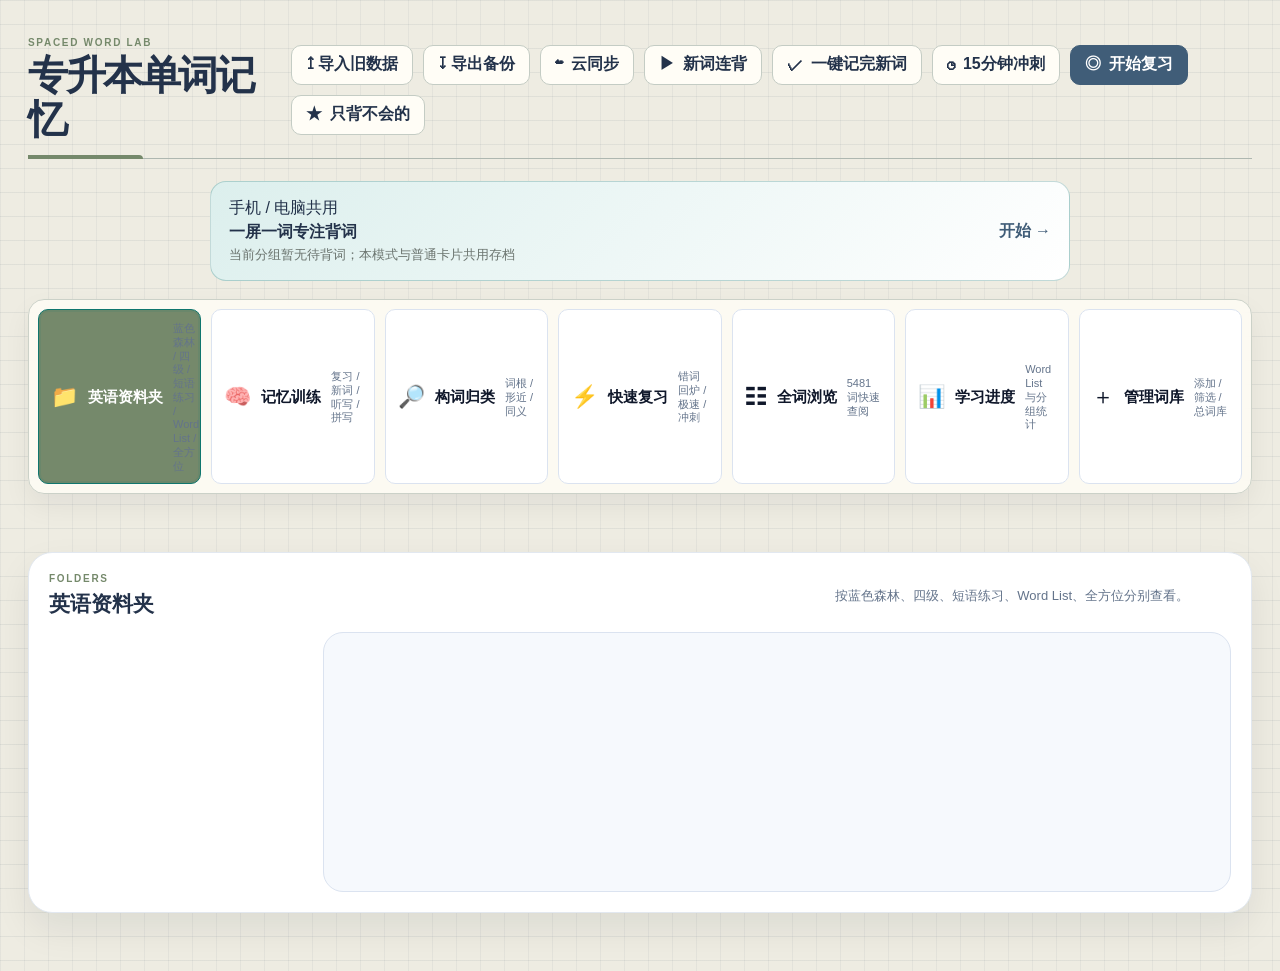
==== commit bcbcde9c: "Add files via upload" ====
--- a/index.html
+++ b/index.html
@@ -40,7 +40,7 @@
         <button class="module-button" type="button" data-module-target="study"><span>🧠</span><strong>记忆训练</strong><small>复习 / 新词 / 听写 / 拼写</small></button>
         <button class="module-button" type="button" data-module-target="smart"><span>🔎</span><strong>构词归类</strong><small>词根 / 形近 / 同义</small></button>
         <button class="module-button" type="button" data-module-target="review"><span>⚡</span><strong>快速复习</strong><small>错词回炉 / 极速 / 冲刺</small></button>
-        <button class="module-button" type="button" data-module-target="browse"><span>☷</span><strong>全词浏览</strong><small>5044词快速查阅</small></button>
+        <button class="module-button" type="button" data-module-target="browse"><span>☷</span><strong>全词浏览</strong><small>5481词快速查阅</small></button>
         <button class="module-button" type="button" data-module-target="progress"><span>📊</span><strong>学习进度</strong><small>Word List 与分组统计</small></button>
         <button class="module-button" type="button" data-module-target="manage"><span>＋</span><strong>管理词库</strong><small>添加 / 筛选 / 总词库</small></button>
       </nav>
@@ -633,11 +633,11 @@
     </footer>
   </section>
   <div class="toast" id="toast" role="status" aria-live="polite"></div>
-  <script src="./library-folder-data.js?v=70b041realimport20260810"></script>
-  <script src="./word-data.js?v=70b041realimport20260810"></script>
+  <script src="./library-folder-data.js?v=70b048vocabimport20260815"></script>
+  <script src="./word-data.js?v=70b048vocabimport20260815"></script>
   <script src="./context-engine.js?v=70b038vocabimport20260809"></script>
-  <script src="./context-data.js?v=70b038vocabimport20260809"></script>
-  <script src="./context-id-data.js?v=70b041realimport20260810"></script>
+  <script src="./context-data.js?v=70b048vocabimport20260815"></script>
+  <script src="./context-id-data.js?v=70b048vocabimport20260815"></script>
   <script src="./context-presenter.js?v=70b038vocabimport20260809"></script>
   <script src="./context-study-engine.js?v=70b038vocabimport20260809"></script>
   <script src="./mobile-focus.js?v=70b038vocabimport20260809"></script>
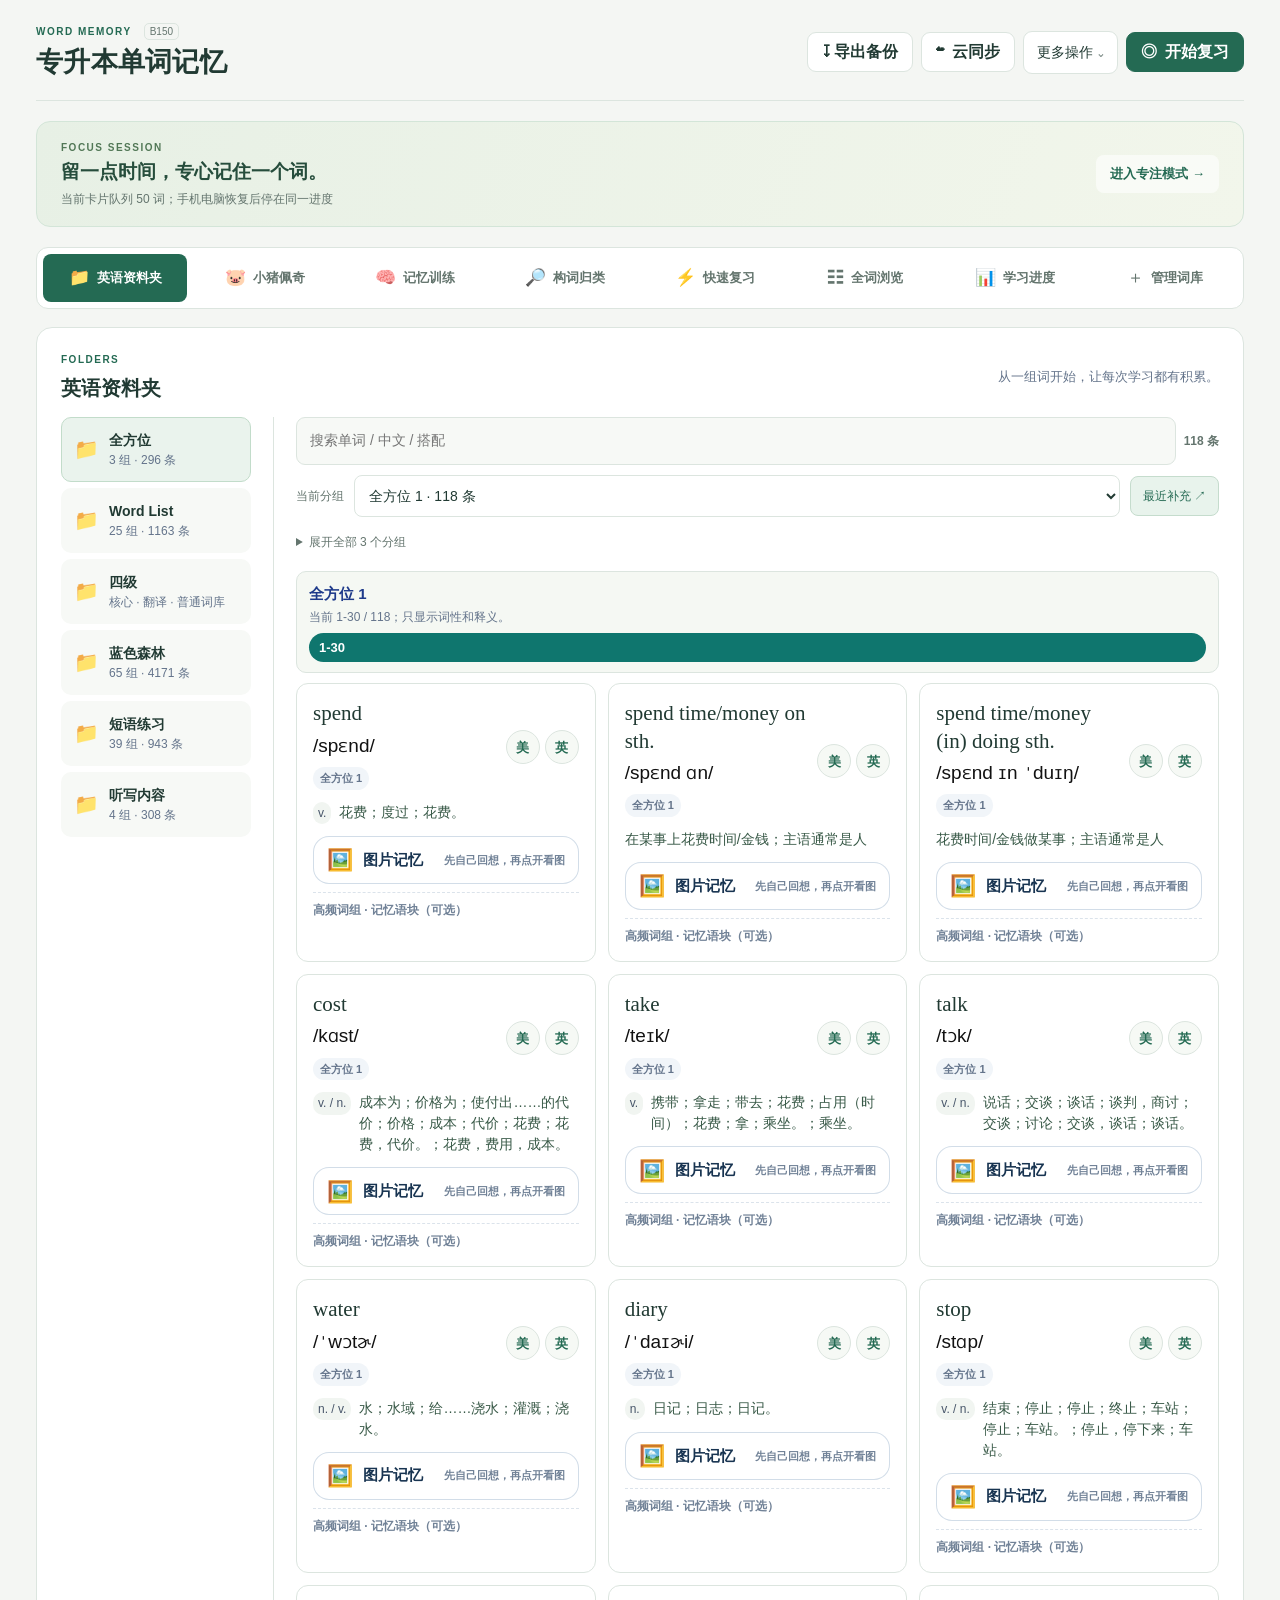
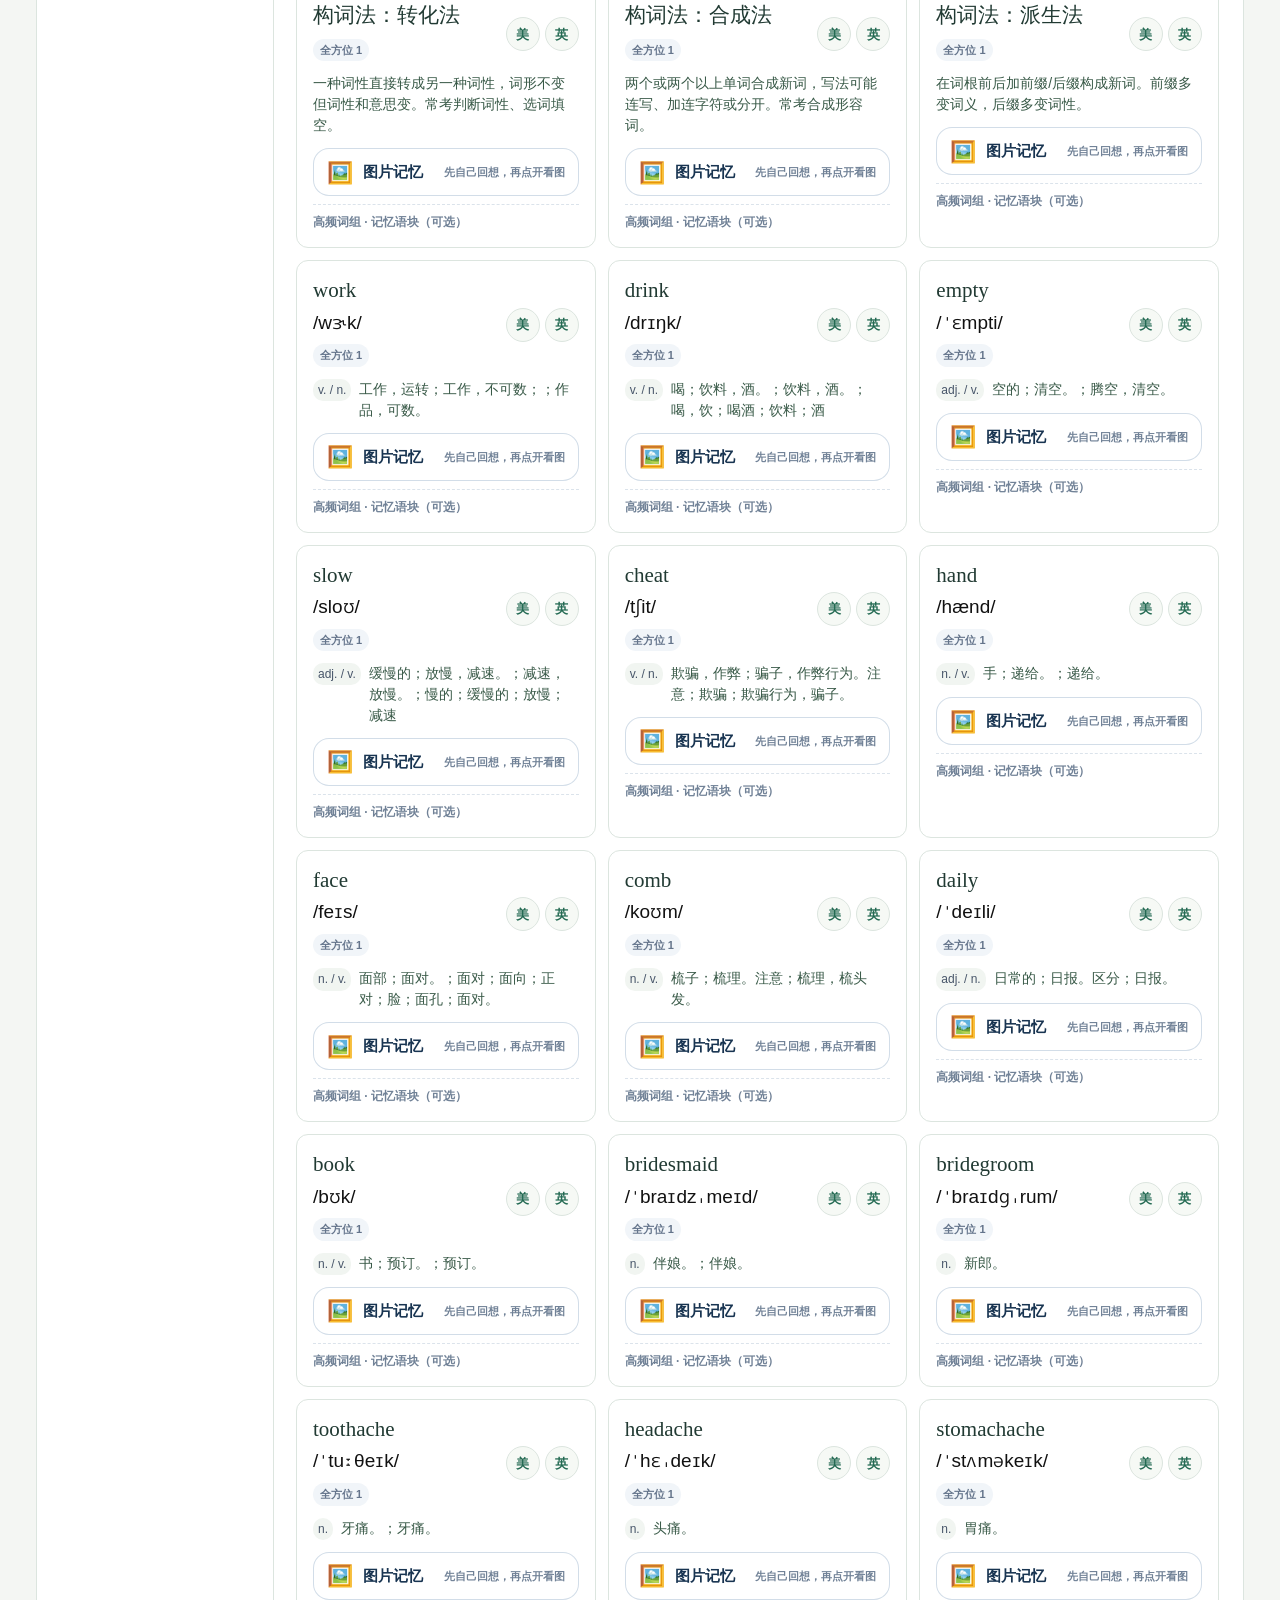
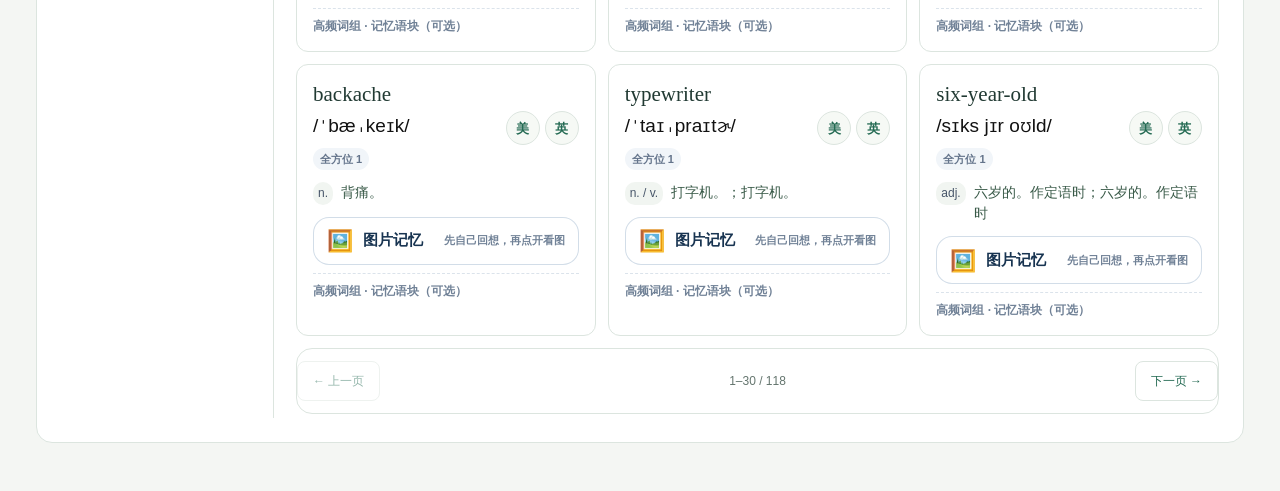
==== commit 9fae72b3: "Add files via upload" ====
--- a/index.html
+++ b/index.html
@@ -4,46 +4,66 @@
   <meta charset="utf-8">
   <meta name="viewport" content="width=device-width, initial-scale=1, viewport-fit=cover">
   <title>专升本单词记忆</title>
-  <link rel="stylesheet" href="./styles.css?v=70b043browsemustcorrect20260810">
+  <link rel="dns-prefetch" href="//dict.youdao.com">
+  <link rel="dns-prefetch" href="//ssl.gstatic.com">
+  <link rel="preconnect" href="https://dict.youdao.com" crossorigin>
+  <link rel="preconnect" href="https://ssl.gstatic.com" crossorigin>
+  <link rel="stylesheet" href="./styles.css?v=70b143">
+  <link rel="stylesheet" href="./ui-refresh.css?v=70b145">
+  <link rel="preload" as="audio" href="./assets/pronunciation-primer.wav?v=70b060fullstart20260820" type="audio/wav">
+  <link rel="stylesheet" href="./translation-spelling.css?v=70b148">
+  <link rel="stylesheet" href="./mobile-polish.css?v=70b150">
 </head>
-<body>
+<body class="ui-b143">
   <div class="app-shell">
     <header class="topbar">
       <div>
-        <p class="eyebrow">Spaced Word Lab</p>
+        <p class="eyebrow">WORD MEMORY <span class="version-badge">B150</span></p>
         <h1>专升本单词记忆</h1>
       </div>
       <div class="topbar-actions">
-        <button class="secondary-button" id="importButton" title="导入旧数据 / 备份文件" aria-label="导入旧数据">↥ 导入旧数据</button>
         <button class="secondary-button" id="exportButton" title="导出本机备份" aria-label="导出本机备份">↧ 导出备份</button>
         <button class="secondary-button" id="cloudSyncButton"><span aria-hidden="true">☁</span> 云同步</button>
-        <button class="secondary-button" id="startNewButton"><span aria-hidden="true">▶</span> 新词连背</button>
-        <button class="secondary-button" id="batchLearnButton"><span aria-hidden="true">✓</span> 一键记完新词</button>
-        <button class="secondary-button" id="sprintButton"><span aria-hidden="true">◷</span> 15分钟冲刺</button>
+        <details class="header-more">
+          <summary>更多操作 <span aria-hidden="true">⌄</span></summary>
+          <div class="header-more-menu">
+            <span class="menu-label">学习方式</span>
+            <button class="secondary-button" id="startNewButton"><span aria-hidden="true">▶</span> 新词连背</button>
+            <button class="secondary-button" id="weakOnlyButton"><span aria-hidden="true">★</span> 只背不会的</button>
+            <button class="secondary-button" id="sprintButton"><span aria-hidden="true">◷</span> 15分钟冲刺</button>
+            <span class="menu-label">数据与批量操作</span>
+            <button class="secondary-button" id="importButton" title="导入旧数据 / 备份文件" aria-label="导入旧数据">↥ 导入旧数据</button>
+            <button class="secondary-button" id="batchLearnButton"><span aria-hidden="true">✓</span> 一键记完新词</button>
+          </div>
+        </details>
         <button class="primary-button" id="focusDueButton"><span aria-hidden="true">◎</span> 开始复习</button>
-        <button class="secondary-button" id="weakOnlyButton"><span aria-hidden="true">★</span> 只背不会的</button>
       </div>
     </header>
     <button class="mobile-focus-entry" id="mobileFocusEntry" type="button" aria-describedby="mobileFocusEntryHint">
       <span class="mobile-focus-entry-copy">
-        <span class="mobile-focus-entry-kicker">手机 / 电脑共用</span>
-        <strong>一屏一词专注背词</strong>
-        <small id="mobileFocusEntryHint">支持看英文想中文、看英文选中文、看中文拼英文；三种方式共用同一份进度</small>
+        <span class="mobile-focus-entry-kicker">FOCUS SESSION</span>
+        <strong>留一点时间，专心记住一个词。</strong>
+        <small id="mobileFocusEntryHint">一屏一词 · 卡片、选择、拼写共用学习进度</small>
       </span>
-      <span class="mobile-focus-entry-cta">开始 →</span>
+      <span class="mobile-focus-entry-cta">进入专注模式 →</span>
     </button>
     <div class="readonly-banner" id="readonlyBanner" hidden></div>
 
     <main class="workspace">
       <nav class="module-switcher" aria-label="大模块切换">
-        <button class="module-button active" type="button" data-module-target="folder"><span>📁</span><strong>英语资料夹</strong><small>蓝色森林 / 四级 / 短语练习 / Word List / 全方位</small></button>
+        <button class="module-button active" type="button" data-module-target="folder"><span>📁</span><strong>英语资料夹</strong><small>蓝色森林 / 四级（核心·翻译·普通） / 短语练习 / Word List / 全方位</small></button>
+        <button class="module-button" type="button" data-module-target="peppa"><span>🐷</span><strong>小猪佩奇</strong><small>按集背句子 / 默写 / 裸听 / 发音</small></button>
         <button class="module-button" type="button" data-module-target="study"><span>🧠</span><strong>记忆训练</strong><small>复习 / 新词 / 听写 / 拼写</small></button>
         <button class="module-button" type="button" data-module-target="smart"><span>🔎</span><strong>构词归类</strong><small>词根 / 形近 / 同义</small></button>
         <button class="module-button" type="button" data-module-target="review"><span>⚡</span><strong>快速复习</strong><small>错词回炉 / 极速 / 冲刺</small></button>
-        <button class="module-button" type="button" data-module-target="browse"><span>☷</span><strong>全词浏览</strong><small>5481词快速查阅</small></button>
+        <button class="module-button" type="button" data-module-target="browse"><span>☷</span><strong>全词浏览</strong><small id="browseTotalHint">词库快速查阅</small></button>
         <button class="module-button" type="button" data-module-target="progress"><span>📊</span><strong>学习进度</strong><small>Word List 与分组统计</small></button>
         <button class="module-button" type="button" data-module-target="manage"><span>＋</span><strong>管理词库</strong><small>添加 / 筛选 / 总词库</small></button>
       </nav>
+
+      <section class="peppa-zone module-section" data-module-section="peppa" id="peppaZone" aria-label="小猪佩奇英语专区">
+        <div id="peppaZoneApp"></div>
+      </section>
 
       <section class="stats-grid module-section" data-module-section="study" aria-label="记忆统计">
         <article class="metric">
@@ -72,42 +92,6 @@
           </div>
         </article>
       </section>
-
-      <section class="prep-dashboard module-section" data-module-section="study" aria-label="专升本今日任务">
-        <article class="countdown-panel">
-          <div>
-            <p class="eyebrow">Exam</p>
-            <h2>专升本倒计时</h2>
-          </div>
-          <div class="countdown-number"><strong id="examDays">--</strong><span>天</span></div>
-          <label class="compact-field">
-            <span>考试日期</span>
-            <input id="examDateInput" type="date">
-          </label>
-        </article>
-        <article class="task-panel">
-          <span>今日新词</span>
-          <strong id="todayNewTarget">0</strong>
-          <p id="todayNewHint">先完成新词，再等系统复习</p>
-        </article>
-        <article class="task-panel accent">
-          <span>今日复习</span>
-          <strong id="todayReviewTarget">0</strong>
-          <p id="todayReviewHint">按页面显示的具体时间背</p>
-        </article>
-        <article class="task-panel warm">
-          <span>重点词</span>
-          <strong id="importantCount">0</strong>
-          <p>忘了的词会自动进入这里</p>
-        </article>
-        <article class="task-panel calm">
-          <span>预计用时</span>
-          <strong id="estimateMinutes">0</strong>
-          <p>分钟，拆开做也可以</p>
-        </article>
-      </section>
-
-      <section class="daily-report module-section" data-module-section="study" id="dailyReport" aria-label="今日战报"></section>
 
       <section class="hero-workbench module-section" data-module-section="study">
         <div class="study-area">
@@ -136,7 +120,7 @@
             <button class="practice-button" data-practice-mode="dictation" type="button">听写</button>
             <button class="practice-button" data-practice-mode="forms" type="button">变形</button>
           </div>
-          <details class="special-practice-panel pos-practice-panel" open>
+          <details class="special-practice-panel pos-practice-panel">
             <summary>语法辨析训练</summary>
             <div class="special-practice-note">五个模式独立记录进度。先练五大词性，再分别突破名词可数性、动词及物性、易混词形和句子语境。</div>
             <div class="practice-switch special-practice-switch grammar-practice-grid" aria-label="语法辨析训练">
@@ -161,7 +145,6 @@
             </label>
           </div>
 
-          <article class="word-card" id="activeCard"></article>
         </div>
 
         <aside class="schedule-panel">
@@ -174,8 +157,79 @@
           </div>
           <div class="time-ladder" id="todayTimeline"></div>
         </aside>
-      </section>
-
+
+        <article class="word-card" id="activeCard"></article>
+        <aside class="card-scene-panel today-scene-memory" id="todaySceneMemory" aria-live="polite" aria-label="当前单词图片记忆" hidden></aside>
+      </section>
+
+
+      <details class="study-insights module-section" data-module-section="study">
+        <summary><span><strong>学习记录与计划</strong><small>查看倒计时、今日战报与打卡日历</small></span><span aria-hidden="true">＋</span></summary>
+        <div class="study-insights-body">
+      <section class="prep-dashboard" aria-label="专升本今日任务">
+        <article class="countdown-panel">
+          <div>
+            <p class="eyebrow">Exam</p>
+            <h2>专升本倒计时</h2>
+          </div>
+          <div class="countdown-number"><strong id="examDays">--</strong><span>天</span></div>
+          <label class="compact-field">
+            <span>考试日期</span>
+            <input id="examDateInput" type="date">
+          </label>
+        </article>
+        <article class="task-panel">
+          <span>今日新词</span>
+          <strong id="todayNewTarget">0</strong>
+          <p id="todayNewHint">先完成新词，再等系统复习</p>
+        </article>
+        <article class="task-panel accent">
+          <span>复习动作</span>
+          <strong id="todayReviewTarget">0</strong>
+          <p id="todayReviewHint">按页面显示的具体时间背</p>
+        </article>
+        <article class="task-panel warm">
+          <span>连续打卡</span>
+          <strong id="dashboardCheckInStreak">0</strong>
+          <p>连续学习天数</p>
+        </article>
+        <article class="task-panel calm">
+          <span>累计打卡</span>
+          <strong id="dashboardCheckInTotal">0</strong>
+          <p>有真实学习记录的天数</p>
+        </article>
+      </section>
+
+      <section class="daily-report" id="dailyReport" aria-label="今日战报"></section>
+
+      <section class="checkin-panel" id="checkInPanel" aria-label="学习打卡日历">
+        <div class="panel-heading checkin-heading">
+          <div>
+            <p class="eyebrow">Check-in</p>
+            <h2>学习打卡日历</h2>
+            <p class="checkin-rule">自动读取真实学习记录；导入单词、修改资料和只打开网页都不会打卡。</p>
+          </div>
+          <span class="checkin-today-status" id="checkInTodayStatus">正在读取学习记录</span>
+        </div>
+        <div class="checkin-summary" aria-label="学习打卡统计">
+          <article><span>连续打卡</span><strong id="checkInStreak">0</strong><small>天</small></article>
+          <article><span>累计打卡</span><strong id="checkInTotalDays">0</strong><small>天</small></article>
+          <article><span>首次可追溯学习</span><strong id="checkInFirstStudy">暂无</strong><small>按真实操作记录</small></article>
+          <article><span>词库记录始于</span><strong id="checkInCreatedAt">--</strong><small>不是学习打卡</small></article>
+        </div>
+        <div class="checkin-calendar-shell">
+          <div class="checkin-calendar-nav">
+            <button class="secondary-button" id="checkInPrev" type="button" aria-label="上个月">←</button>
+            <strong id="checkInMonthLabel">--</strong>
+            <div><button class="secondary-button" id="checkInToday" type="button">本月</button><button class="secondary-button" id="checkInNext" type="button" aria-label="下个月">→</button></div>
+          </div>
+          <div id="checkInCalendar"></div>
+        </div>
+        <p class="checkin-note">有颜色和 ✓ 的日期表示当天确实做过单词学习、答题、拼写、语境复习或高速复习；空白日期不会自动补签。</p>
+      </section>
+
+        </div>
+      </details>
 
       <section class="folder-library-panel module-section" data-module-section="folder" id="folderLibraryPanel" aria-label="英语资料文件夹">
         <div class="panel-heading">
@@ -183,7 +237,7 @@
             <p class="eyebrow">Folders</p>
             <h2>英语资料夹</h2>
           </div>
-          <p class="folder-hint">按蓝色森林、四级、短语练习、Word List、全方位分别查看。</p>
+          <p class="folder-hint">从一组词开始，让每次学习都有积累。</p>
         </div>
         <div class="folder-library-layout">
           <div class="folder-source-list" id="folderSourceList"></div>
@@ -211,80 +265,34 @@
       </section>
 
 
-      <section class="memory-lab-panel module-section" data-module-section="review" id="memoryLabPanel" aria-label="快速复习中心">
-        <div class="panel-heading memory-lab-heading">
+      <section class="memory-lab-panel module-section" data-module-section="review" id="memoryLabPanel" aria-label="30词快速复盘">
+        <div class="panel-heading memory-lab-heading quick30-heading">
           <div>
-            <p class="eyebrow">Memory Lab</p>
-            <h2>快速复习中心</h2>
-            <p class="folder-hint">所有模式继续写入普通卡片同一份进度，不建立第二套存档。</p>
-          </div>
-          <label class="memory-lab-toggle">
-            <input id="miniRecapToggle" type="checkbox" checked>
-            <span>每10词自动小复盘</span>
-          </label>
-        </div>
-
-        <div class="memory-action-grid">
-          <button class="memory-action-card danger" type="button" data-memory-action="today-errors">
-            <span>今日错词回炉</span><strong id="todayErrorCount">0</strong><small>连续答对2次才退出本轮</small>
-          </button>
-          <button class="memory-action-card" type="button" data-memory-action="rapid-3"><span>3分钟极速复习</span><strong>约18词</strong><small>错词和到期词优先</small></button>
-          <button class="memory-action-card" type="button" data-memory-action="rapid-5"><span>5分钟极速复习</span><strong>约30词</strong><small>四选一快速推进</small></button>
-          <button class="memory-action-card" type="button" data-memory-action="rapid-10"><span>10分钟极速复习</span><strong>约60词</strong><small>适合完整短复习</small></button>
-          <button class="memory-action-card accent" type="button" data-memory-action="speed-30"><span>30秒极限识词</span><strong>30s</strong><small>只看英文快速选中文</small></button>
-        </div>
-
-        <section class="exam-sprint-panel">
-          <div>
-            <p class="eyebrow">Sprint</p>
-            <h3>临考冲刺</h3>
-            <p>优先抽取忘记、模糊、拼错、高频和久未复习词。</p>
-          </div>
-          <label>
-            <span>范围</span>
-            <select id="examSprintSource">
-              <option value="all">全部词库</option>
-              <option value="短语练习">只复习短语</option>
-              <option value="四级">只复习四级</option>
-              <option value="蓝色森林">只复习蓝色森林</option>
-              <option value="Word List">只复习 Word List</option>
-              <option value="听写内容">只复习听写内容</option>
-            </select>
-          </label>
-          <div class="sprint-size-buttons">
-            <button type="button" data-memory-action="sprint-50">50词</button>
-            <button type="button" data-memory-action="sprint-100">100词</button>
-            <button type="button" data-memory-action="sprint-200">200词</button>
-          </div>
-        </section>
-
-        <div class="quick-session-status" id="quickSessionStatus"></div>
-
-        <div class="memory-insight-grid">
-          <section class="memory-insight-card" id="abilityOverview">
-            <div class="panel-heading"><div><p class="eyebrow">Ability</p><h3>认识度 / 拼写度</h3></div></div>
-            <div id="abilityOverviewContent"></div>
-          </section>
-          <section class="memory-insight-card" id="recentTenPanel">
-            <div class="panel-heading"><div><p class="eyebrow">Recent</p><h3>最近10词</h3></div><button class="text-button" type="button" data-memory-action="recent-10">立即复盘</button></div>
-            <div id="recentTenContent"></div>
-          </section>
-        </div>
-
-        <div class="memory-insight-grid">
-          <section class="memory-insight-card">
-            <div class="panel-heading"><div><p class="eyebrow">Confusion</p><h3>易混词对比复习</h3></div></div>
-            <div id="confusionGroups" class="comparison-groups"></div>
-          </section>
-          <section class="memory-insight-card">
-            <div class="panel-heading"><div><p class="eyebrow">Family</p><h3>词族连续复习</h3></div></div>
-            <div id="wordFamilyGroups" class="comparison-groups"></div>
-          </section>
-        </div>
-
-        <section class="memory-report-panel">
-          <div class="panel-heading"><div><p class="eyebrow">Report</p><h3>最近一轮报告</h3></div></div>
-          <div id="memoryLabReport"></div>
+            <p class="eyebrow">Quick 30</p>
+            <h2>30词快速复盘</h2>
+            <p class="folder-hint">每次只过30词：会 / 看中文才会 / 不会。独立存档，不修改主卡片阶段。</p>
+          </div>
+        </div>
+
+        <section class="speed-review-hub quick30-hub" id="speedReviewHub" aria-label="30词快速复盘器">
+          <div class="speed-review-hub-heading quick30-hub-heading">
+            <div>
+              <h3>一次过30词</h3>
+              <p>先看英文直接判断；需要看中文再点“显示中文”。分类后分别进入三个独立池。</p>
+            </div>
+            <button class="quick30-clear" type="button" data-speed-action="clear-store">清空快速复盘分类</button>
+          </div>
+          <div class="quick30-controls">
+            <label><span>范围</span><select id="speedReviewSource"><option value="all">全部词库</option><option value="蓝色森林">蓝色森林</option><option value="四级">四级</option><option value="四级核心">四级核心</option><option value="四级翻译">四级翻译</option><option value="短语练习">短语练习</option><option value="Word List">Word List</option><option value="听写内容">听写内容</option></select></label>
+            <button class="quick30-start" type="button" data-speed-start="batch"><strong>开始新的30词</strong><small>已分类过的词不会重复进入新批次</small></button>
+            <div class="speed-review-resume" id="speedReviewResume">暂无未完成的30词</div>
+          </div>
+          <div class="quick30-buckets" aria-label="快速复盘分类池">
+            <button type="button" class="quick30-bucket known" data-speed-bucket="known"><span>✓</span><strong>会 / 认识</strong><b id="speedReviewKnownCount">0</b><small>以后不再进入快速复盘</small></button>
+            <button type="button" class="quick30-bucket meaning" data-speed-bucket="meaning"><span>◐</span><strong>看中文才会</strong><b id="speedReviewMeaningCount">0</b><small>单独放这里，需要时再看</small></button>
+            <button type="button" class="quick30-bucket unknown" data-speed-bucket="unknown"><span>×</span><strong>不会</strong><b id="speedReviewUnknownCount">0</b><small>单独放这里，重点复习</small></button>
+          </div>
+          <p class="quick30-note">三类只属于快速复盘，不会改动“记住 / 模糊 / 忘了”、31天阶段或全词独立练习进度。</p>
         </section>
       </section>
 
@@ -298,16 +306,21 @@
           <div class="quick-browser-heading-actions">
             <div class="browse-quiz-launch-copy">
               <strong id="quickBrowserTotal">0词</strong>
-              <small id="browseQuizLauncherStats">独立存档：尚未作答</small>
+              <small id="browseQuizLauncherStats">跟随主存档：尚未作答</small>
             </div>
             <button class="browse-quiz-launch" type="button" data-browse-quiz-start>
-              <span>▦</span><strong>全词独立练习</strong><small>英→中 / 中→英 / 拼写；答错才重置主进度</small>
+              <span>▦</span><strong>全词独立练习</strong><small>错词回卡；中→英 + 拼写双关都过才算过</small>
             </button>
           </div>
+        </div>
+        <div class="quick-browser-kind-tabs" id="quickBrowseKindTabs" role="group" aria-label="全词浏览分区">
+          <button class="active" type="button" data-quick-browse-kind="word" aria-pressed="true"><strong>单词区</strong><small id="quickBrowseWordCount">0词</small></button>
+          <button type="button" data-quick-browse-kind="phrase" aria-pressed="false"><strong>短语区</strong><small id="quickBrowsePhraseCount">0条</small></button>
+          <span>两个区域分别浏览，并使用各自独立练习存档</span>
         </div>
         <div class="quick-browser-tools">
           <label class="search-box"><span>⌕</span><input id="quickBrowseSearch" type="search" placeholder="搜索英文、中文、分组、例句"></label>
-          <select id="quickBrowseSource" aria-label="来源筛选"><option value="all">全部来源</option><option value="蓝色森林">蓝色森林</option><option value="四级">四级</option><option value="短语练习">短语练习</option><option value="Word List">Word List</option><option value="全方位">全方位</option><option value="听写内容">听写内容</option></select>
+          <select id="quickBrowseSource" aria-label="来源筛选"><option value="all">全部来源</option><option value="蓝色森林">蓝色森林</option><option value="四级">四级</option><option value="四级核心">四级核心</option><option value="短语练习">短语练习</option><option value="Word List">Word List</option><option value="全方位">全方位</option><option value="听写内容">听写内容</option></select>
           <select id="quickBrowseStatus" aria-label="掌握筛选"><option value="all">全部状态</option><option value="new">新词</option><option value="learning">学习中</option><option value="mature">稳定</option><option value="weak">薄弱词</option><option value="important">重点词</option></select>
           <select id="quickBrowseSort" aria-label="排序"><option value="original" selected>我的原始顺序</option><option value="az">A-Z</option><option value="za">Z-A</option><option value="weak">薄弱优先</option><option value="recent">最近学习</option><option value="source">按来源</option></select>
           <select id="quickBrowseMask" aria-label="遮挡"><option value="show">英文中文都显示</option><option value="hideChinese">遮住中文</option><option value="hideEnglish">遮住英文</option></select>
@@ -359,6 +372,8 @@
               <select id="sourceInput">
                 <option value="全方位">全方位</option>
                 <option value="四级">四级</option>
+                <option value="四级核心">四级核心</option>
+                
                 <option value="蓝色森林">蓝色森林</option>
               </select>
             </label>
@@ -399,6 +414,8 @@
             <select id="bulkSourceInput">
               <option value="全方位">全方位</option>
               <option value="四级">四级</option>
+              <option value="四级核心">四级核心</option>
+              
               <option value="蓝色森林">蓝色森林</option>
             </select>
           </label>
@@ -433,6 +450,8 @@
               <option value="all">全部分类</option>
               <option value="全方位">全方位</option>
               <option value="四级">四级</option>
+              <option value="四级核心">四级核心</option>
+              
               <option value="蓝色森林">蓝色森林</option>
             </select>
             <select id="listMaskMode" aria-label="列表遮挡">
@@ -511,7 +530,7 @@
     <p id="gazeStatus">已关闭。当前版本恢复稳定按钮操作，避免乱识别。</p>
     <div class="gaze-zones"><span>已移除手指翻词</span><span>显示词义按钮已恢复</span><span>优先保证记忆记录稳定</span></div>
   </div>
-  <section class="mobile-focus-mode" id="mobileFocusMode" role="dialog" aria-modal="true" aria-label="一屏一词专注背词模式" hidden>
+  <section class="mobile-focus-mode" id="mobileFocusMode" role="dialog" aria-modal="true" aria-label="一屏一词专注记忆" hidden>
     <header class="mobile-focus-header">
       <button class="mobile-focus-exit" id="mobileFocusExit" type="button" aria-label="退出一屏一词模式">退出</button>
       <div class="mobile-focus-heading">
@@ -542,7 +561,7 @@
         <p class="mobile-focus-phonetic" id="mobileFocusPhonetic"></p>
         <div class="mobile-focus-answer" id="mobileFocusAnswer" hidden>
           <p class="mobile-focus-meaning" id="mobileFocusMeaning"></p>
-          <p class="mobile-focus-detail" id="mobileFocusDetail"></p>
+          <div class="mobile-focus-detail" id="mobileFocusDetail"></div>
         </div>
 
         <div class="mobile-focus-choice" id="mobileFocusChoice" hidden aria-label="中文释义四选一">
@@ -578,6 +597,24 @@
       <button class="mobile-focus-rate remember" type="button" data-mobile-focus-rate="remember"><strong>记住</strong><small>与普通卡片共用进度</small></button>
     </footer>
   </section>
+  <section class="speed-review-overlay" id="speedReviewOverlay" hidden aria-label="30词快速复盘独立练习">
+    <div class="speed-review-shell quick30-shell">
+      <header class="speed-review-overlay-header">
+        <div>
+          <span>30词快速复盘 · 独立存档</span>
+          <strong id="speedReviewTitle">新的30词</strong>
+          <small id="speedReviewScope">全部词库</small>
+        </div>
+        <button type="button" data-speed-action="close" aria-label="关闭快速复盘">×</button>
+      </header>
+      <div class="speed-review-progress quick30-progress">
+        <div><span id="speedReviewProgressText">0 / 30</span><i><b id="speedReviewProgressBar"></b></i></div>
+      </div>
+      <main class="speed-review-content quick30-content" id="speedReviewContent"></main>
+      <footer class="speed-review-footer quick30-footer" id="speedReviewFooter"></footer>
+    </div>
+  </section>
+
   <section class="browse-quiz-overlay" id="browseQuizOverlay" hidden aria-label="全词浏览独立练习">
     <header class="browse-quiz-header">
       <button class="browse-quiz-close" id="browseQuizClose" type="button" aria-label="关闭">←</button>
@@ -586,21 +623,24 @@
         <small id="browseQuizScope">当前全词浏览范围</small>
       </div>
       <div class="browse-quiz-header-actions">
-        <button id="browseQuizExport" type="button">导出浏览存档</button>
-        <button id="browseQuizImport" type="button">导入浏览存档</button>
-        <button id="browseQuizReset" type="button">清空浏览存档</button>
+        <button id="browseQuizReset" type="button">清空当前区进度</button>
       </div>
     </header>
-    <input id="browseQuizImportInput" type="file" accept="application/json,.json" hidden>
+    <div class="browse-quiz-kind-tabs" role="group" aria-label="独立练习分区">
+      <button class="active" type="button" data-browse-quiz-kind="word" aria-pressed="true"><strong>单词区</strong><small>跟随主存档</small></button>
+      <button type="button" data-browse-quiz-kind="phrase" aria-pressed="false"><strong>短语区</strong><small>跟随主存档</small></button>
+    </div>
     <div class="browse-quiz-mode-tabs" role="group" aria-label="全词浏览练习方式">
       <button class="active" type="button" data-browse-quiz-mode="enToZh" aria-pressed="true">看英文选中文</button>
       <button type="button" data-browse-quiz-mode="zhToEn" aria-pressed="false">看中文选英文</button>
       <button type="button" data-browse-quiz-mode="spelling" aria-pressed="false">看中文拼英文</button>
+      <button id="browseQuizAutoUk" class="browse-quiz-auto-uk is-on" type="button" aria-pressed="true" title="开启后，除拼写模式外，每进入下一题自动播放英音">英音自动：开</button>
     </div>
     <div class="browse-quiz-progress-row">
       <strong id="browseQuizProgress">0/0</strong>
       <span id="browseQuizStats">已练0词</span>
     </div>
+    <section class="browse-quiz-milestone" id="browseQuizMilestone" aria-live="polite" hidden></section>
     <main class="browse-quiz-stage" id="browseQuizStage">
       <article class="browse-quiz-card" id="browseQuizCard">
         <p class="browse-quiz-instruction" id="browseQuizInstruction">请选择正确的中文释义</p>
@@ -613,6 +653,7 @@
           <small>按 Enter 也可以检查</small>
         </div>
         <p class="browse-quiz-feedback" id="browseQuizFeedback" aria-live="polite"></p>
+        <div class="browse-quiz-chunks-v52" id="browseQuizChunks" hidden></div>
         <button class="browse-quiz-unknown" id="browseQuizUnknown" type="button">不认识？<small>当前词仍需最终答对或拼对才能继续</small></button>
       </article>
     </main>
@@ -623,7 +664,7 @@
         <button id="browseQuizFamiliar" type="button" aria-pressed="false"><span>熟</span><strong>熟词</strong></button>
       </div>
       <div class="browse-quiz-session-actions">
-        <button id="browseQuizWrongOnly" type="button">错词重做</button>
+        <button id="browseQuizWrongOnly" type="button">错词双关通关</button>
         <button id="browseQuizRestart" type="button">按当前筛选重新开始</button>
       </div>
       <div class="browse-quiz-nav-actions">
@@ -633,25 +674,35 @@
     </footer>
   </section>
   <div class="toast" id="toast" role="status" aria-live="polite"></div>
-  <script src="./library-folder-data.js?v=70b048vocabimport20260815"></script>
-  <script src="./word-data.js?v=70b048vocabimport20260815"></script>
+  <script src="./library-folder-data.js?v=70b149"></script>
+  <script src="./word-data.js?v=70b149"></script>
   <script src="./context-engine.js?v=70b038vocabimport20260809"></script>
-  <script src="./context-data.js?v=70b048vocabimport20260815"></script>
-  <script src="./context-id-data.js?v=70b048vocabimport20260815"></script>
+  <script src="./context-data.js?v=70b056statsvocab20260820"></script>
+  <script src="./context-id-data.js?v=70b056statsvocab20260820"></script>
   <script src="./context-presenter.js?v=70b038vocabimport20260809"></script>
   <script src="./context-study-engine.js?v=70b038vocabimport20260809"></script>
-  <script src="./mobile-focus.js?v=70b038vocabimport20260809"></script>
-  <script src="./app.js?v=70b041realimport20260810"></script>
-  <script src="./memory-lab.js?v=70b038vocabimport20260809"></script>
-  <script src="./browse-quiz.js?v=70b043browsemustcorrect20260810"></script>
-  <script src="./folder-view.js?v=70b038vocabimport20260809"></script>
-  <script src="./smart-vocab.js?v=70b038vocabimport20260809"></script>
+  <script src="./mobile-focus.js?v=70b148"></script>
+  <script src="./image-memory.js?v=70b071images280checkpoint20260821"></script>
+  <script src="./recovered-progress-b068.js?v=70b068userbackup20260821"></script>
+  <script src="./browse-user-save-b077.js?v=70b077usersave20260821"></script>
+  <script src="./apply-browse-user-save-b077.js?v=70b082exactprogress20260822"></script>
+  <script src="./translation-spelling-data.js?v=70b148"></script>
+  <script src="./translation-spelling.js?v=70b148"></script>
+  <script src="./app.js?v=70b149"></script>
+  <script src="./peppa-content-b127.js?v=70b127peppatesting20260830"></script>
+  <script src="./peppa-zone.js?v=70b127peppatesting20260830"></script>
+  <script src="./memory-lab.js?v=70b106cet4listen20260826"></script>
+  <script src="./speed-review.js?v=70b128posquick3020260830"></script>
+  <script src="./browse-quiz.js?v=70b118listening320260828"></script>
+  <script src="./folder-view.js?v=70b143"></script>
+  <script src="./smart-vocab.js?v=70b106cet4listen20260826"></script>
+  <script src="./ui-refresh.js?v=70b144"></script>
   <script>
     (function(){
       const buttons = Array.from(document.querySelectorAll('[data-module-target]'));
       const sections = Array.from(document.querySelectorAll('[data-module-section]'));
       if (!buttons.length || !sections.length) return;
-      const titleMap = {folder: '英语资料夹', study: '记忆训练', smart: '构词归类', review: '快速复习', browse: '全词浏览', progress: '学习进度', manage: '管理词库'};
+      const titleMap = {folder: '英语资料夹', peppa: '小猪佩奇', study: '记忆训练', smart: '构词归类', review: '快速复习', browse: '全词浏览', progress: '学习进度', manage: '管理词库'};
       const switcher = document.querySelector('.module-switcher');
       function syncDockHeight(){
         if (!switcher) return;
--- a/styles.css
+++ b/styles.css
@@ -130,7 +130,7 @@
 
 .metric-split {
   display: grid;
-  grid-template-columns: repeat(3, minmax(0, 1fr));
+  grid-template-columns: repeat(2, minmax(0, 1fr));
   gap: 8px;
   margin-top: 12px;
 }
@@ -150,11 +150,24 @@
 .metric-split small {
   font-size: 12px;
   font-weight: 700;
+  white-space: nowrap;
 }
 
 .metric-split b {
   font-size: 20px;
   line-height: 1;
+  white-space: nowrap;
+  font-variant-numeric: tabular-nums;
+}
+
+.completed-metric .metric-split > div {
+  min-width: 0;
+  padding-left: 8px;
+  padding-right: 8px;
+}
+
+.completed-metric .metric-split {
+  grid-template-columns: repeat(2, minmax(92px, 1fr));
 }
 
 .completed-metric {
@@ -333,8 +346,35 @@
 .hero-workbench {
   display: grid;
   grid-template-columns: minmax(0, 1fr) 360px;
+  grid-template-areas:
+    "controls plan"
+    "card scene";
   gap: 16px;
   align-items: start;
+}
+
+.hero-workbench > .study-area { grid-area: controls; }
+.hero-workbench > .schedule-panel { grid-area: plan; }
+.hero-workbench > #activeCard { grid-area: card; }
+.hero-workbench > .card-scene-panel { grid-area: scene; }
+
+/* B078：右侧计划不再撑高左侧控制行，单词卡紧跟控制区显示。 */
+@media (min-width: 1121px) {
+  .hero-workbench {
+    position: relative;
+  }
+
+  .hero-workbench > .schedule-panel {
+    position: absolute;
+    top: 0;
+    right: 0;
+    width: 360px;
+    max-height: 100%;
+  }
+
+  .hero-workbench.has-official-scene > .schedule-panel {
+    display: none;
+  }
 }
 
 .study-area,
@@ -496,6 +536,57 @@
 .card-top {
   padding: 22px;
 }
+
+/* B072：正式图片与当前单词卡片同一行，顶边持平，位于卡片正右侧。 */
+.card-study-layout {
+  display: grid;
+  grid-template-columns: minmax(0, 1fr);
+  gap: 22px;
+  align-items: start;
+}
+
+.card-study-main {
+  min-width: 0;
+}
+
+.card-scene-panel {
+  align-self: start;
+  min-width: 0;
+  padding: 10px;
+  border: 1px solid var(--line);
+  border-radius: 16px;
+  background: rgba(255, 255, 255, 0.92);
+  box-shadow: 0 8px 24px rgba(45, 39, 30, 0.06);
+}
+
+.today-scene-memory .image-memory-v53 {
+  margin: 0;
+}
+
+.today-scene-memory .image-memory-v53 > summary {
+  display: none;
+}
+
+.today-scene-memory .image-memory-v53[open] > summary {
+  border-bottom: 0;
+}
+
+.today-scene-memory .image-memory-body-v53 {
+  padding: 8px;
+}
+
+.today-scene-memory .image-memory-real-v53 {
+  max-height: none;
+  aspect-ratio: 3 / 2;
+  object-fit: cover;
+}
+
+.today-scene-memory[hidden],
+.time-ladder[hidden] {
+  display: none !important;
+}
+
+.card-scene-panel.showing-official-scene { display: block; }
 
 .letter-ribbon {
   display: flex;
@@ -1239,6 +1330,14 @@
   .hero-workbench,
   .entry-grid {
     grid-template-columns: 1fr;
+  }
+
+  .hero-workbench {
+    grid-template-areas:
+      "controls"
+      "card"
+      "scene"
+      "plan";
   }
 
   .word-row {
@@ -4263,7 +4362,7 @@
 .alphabet-strip button.active { background: #75896b; color: #fff; border-color: #75896b; }
 .quick-browser-summary { display: flex; align-items: center; justify-content: space-between; gap: 12px; padding: 9px 11px; border-radius: 10px; background: #eef2e9; color: #526159; }
 .quick-browser-list { margin-top: 9px; border: 1px solid #d7dcd4; border-radius: 13px; overflow: hidden; }
-.quick-browser-row { display: grid; grid-template-columns: 54px minmax(150px, .85fr) minmax(240px, 1.45fr) minmax(170px, .8fr) minmax(130px, .62fr) 110px; gap: 10px; align-items: center; min-height: 72px; padding: 9px 10px; border-bottom: 1px solid #e3e5dd; background: #fffdf7; }
+.quick-browser-row { display: grid; grid-template-columns: 54px minmax(150px, .82fr) minmax(230px, 1.34fr) minmax(160px, .72fr) minmax(190px, .82fr) 110px; gap: 10px; align-items: center; min-height: 78px; padding: 9px 10px; border-bottom: 1px solid #e3e5dd; background: #fffdf7; }
 .quick-browser-row:nth-child(even) { background: #faf9f3; }
 .quick-browser-row:last-child { border-bottom: 0; }
 .quick-browser-index { color: #889189; font-size: 12px; text-align: center; }
@@ -4277,8 +4376,12 @@
 .quick-browser-tags span,
 .quick-browser-tags em { padding: 3px 6px; border-radius: 999px; background: #e8efea; color: #58685e; font-size: 10px; font-style: normal; }
 .quick-browser-tags em { background: #f3ecd4; color: #806b3b; }
-.quick-browser-ability { display: grid; grid-template-columns: auto 1fr; align-items: center; gap: 2px 7px; font-size: 11px; }
-.quick-browser-ability i { margin: 0; height: 5px; }
+.quick-browser-ability { display: grid; gap: 6px; font-size: 11px; }
+.quick-browser-ability > div { display: grid; grid-template-columns: auto 1fr auto; align-items: center; gap: 6px; }
+.quick-browser-ability span { font-weight: 900; white-space: nowrap; }
+.quick-browser-ability em { color: #718079; font-size: 9px; font-style: normal; white-space: nowrap; }
+.quick-browser-ability i { margin: 0; height: 6px; }
+.quick-browser-ability small { grid-column: 1 / -1; color: #88928a; font-size: 9px; }
 .quick-browser-actions { display: grid; grid-template-columns: repeat(2, 1fr); gap: 5px; }
 .quick-browser-actions button { min-height: 34px; border: 1px solid #cdd5cd; border-radius: 8px; background: #fff; font-weight: 800; }
 .quick-mask { display: inline-block; min-width: 76px; padding: 4px 8px; border-radius: 7px; background: #dfe5df; color: transparent; user-select: none; }
@@ -4434,6 +4537,39 @@
   }
 }
 
+/* B063：模块按钮的图标、标题、说明固定为两列两行，避免说明文字被挤成竖排。 */
+.module-button {
+  display: grid;
+  grid-template-columns: auto minmax(0, 1fr);
+  grid-template-rows: auto auto;
+  column-gap: 10px;
+  row-gap: 3px;
+}
+.module-button > span { grid-column: 1; grid-row: 1 / span 2; align-self: center; }
+.module-button > strong { grid-column: 2; grid-row: 1; min-width: 0; }
+.module-button > small {
+  grid-column: 2;
+  grid-row: 2;
+  min-width: 0;
+  margin-top: 0;
+  white-space: normal;
+  word-break: normal;
+  overflow-wrap: anywhere;
+}
+.local-upgrade-notice {
+  margin: -6px 0 16px;
+  padding: 12px 15px;
+  border: 1px solid #d5bd84;
+  border-left: 5px solid #9b7c3e;
+  border-radius: 12px;
+  background: #fff8df;
+  color: #5f4a1e;
+  line-height: 1.55;
+}
+.local-upgrade-notice[hidden] { display: none !important; }
+.local-upgrade-notice strong { display: block; margin-bottom: 2px; }
+.local-upgrade-notice span { font-size: 13px; }
+
 /* v70 B032：全词浏览独立四选一。该模式只使用 wordMemoryBrowseQuizV1，
    不读取或写入主界面的 progress.card、普通学习队列及主云同步。 */
 .quick-browser-heading-actions {
@@ -4488,7 +4624,7 @@
   inset: 0;
   z-index: 5000;
   display: grid;
-  grid-template-rows: auto auto auto minmax(0, 1fr) auto auto;
+  grid-template-rows: auto auto auto auto auto minmax(0, 1fr) auto auto;
   background: #f7f8f7;
   color: #1d2e42;
   overflow: hidden;
@@ -4535,6 +4671,28 @@
   color: #65717e;
 }
 .browse-quiz-progress-row strong { font-size: 20px; color: #2e435c; }
+.browse-quiz-milestone {
+  margin: 7px clamp(18px, 5vw, 72px) 2px;
+  padding: 12px 14px;
+  border: 1px solid #d8c58b;
+  border-radius: 14px;
+  background: #fff7d9;
+  color: #5d4a1f;
+}
+.browse-quiz-milestone > div { display: flex; align-items: center; justify-content: space-between; gap: 12px; }
+.browse-quiz-milestone strong { display: block; margin-bottom: 3px; }
+.browse-quiz-milestone p { margin: 0; font-size: 12px; line-height: 1.5; }
+.browse-quiz-milestone button {
+  flex: 0 0 auto;
+  min-height: 38px;
+  padding: 0 13px;
+  border: 0;
+  border-radius: 10px;
+  background: #405d78;
+  color: #fff;
+  font-weight: 900;
+  cursor: pointer;
+}
 .browse-quiz-stage {
   min-height: 0;
   display: grid;
@@ -5383,3 +5541,1313 @@
   .browse-quiz-reveal strong { font-size: 17px; }
   .browse-quiz-reveal small { font-size: 11px; }
 }
+
+/* v70 B050 · 高速复习器（独立存档） */
+.speed-review-hub {
+  margin: 0 0 16px;
+  padding: 16px;
+  border: 1px solid #ccd6cb;
+  border-radius: 16px;
+  background: linear-gradient(180deg, #fbfcf7 0%, #f1f4eb 100%);
+}
+.speed-review-hub-heading {
+  display: flex;
+  align-items: flex-start;
+  justify-content: space-between;
+  gap: 16px;
+}
+.speed-review-hub-heading h3 { margin: 2px 0 4px; font-size: 24px; }
+.speed-review-hub-heading p { margin: 0; color: var(--muted); }
+.speed-review-save-state {
+  display: grid;
+  justify-items: end;
+  gap: 4px;
+  min-width: 200px;
+}
+.speed-review-save-state span { color: var(--muted); font-size: 11px; font-weight: 900; text-transform: uppercase; letter-spacing: .08em; }
+.speed-review-save-state strong { font-size: 17px; }
+.speed-review-save-state button {
+  border: 0;
+  background: transparent;
+  color: #986556;
+  font-size: 11px;
+  font-weight: 800;
+  cursor: pointer;
+}
+.speed-review-controls {
+  display: grid;
+  grid-template-columns: repeat(3, minmax(130px, 1fr)) minmax(220px, 1.2fr);
+  gap: 9px;
+  margin-top: 14px;
+}
+.speed-review-controls label { display: grid; gap: 4px; }
+.speed-review-controls label > span { color: var(--muted); font-size: 11px; font-weight: 800; }
+.speed-review-controls select {
+  min-height: 42px;
+  border: 1px solid #cad3ca;
+  border-radius: 10px;
+  background: #fffdf8;
+  padding: 0 10px;
+  font-weight: 800;
+}
+.speed-review-resume {
+  display: flex;
+  align-items: end;
+  justify-content: stretch;
+  color: var(--muted);
+  font-size: 12px;
+}
+.speed-review-resume button {
+  width: 100%;
+  min-height: 42px;
+  border: 1px solid #809981;
+  border-radius: 10px;
+  background: #e8efe4;
+  color: #39543d;
+  font-weight: 900;
+}
+.speed-review-actions {
+  display: grid;
+  grid-template-columns: repeat(4, minmax(0, 1fr));
+  gap: 10px;
+  margin-top: 12px;
+}
+.speed-review-actions > button {
+  min-height: 110px;
+  display: grid;
+  align-content: center;
+  justify-items: start;
+  gap: 5px;
+  padding: 14px;
+  border: 1px solid #cbd4cb;
+  border-radius: 14px;
+  background: #fffdf8;
+  text-align: left;
+  cursor: pointer;
+}
+.speed-review-actions > button:hover { border-color: #7e9881; box-shadow: 0 8px 20px rgba(69, 87, 70, .08); }
+.speed-review-actions > button > span { font-size: 23px; }
+.speed-review-actions > button > strong { font-size: 16px; }
+.speed-review-actions > button > small { color: var(--muted); line-height: 1.45; }
+.speed-review-actions .speed-review-shrink { background: #f5efe2; }
+
+html.speed-review-open,
+html.speed-review-open body { overflow: hidden; }
+.speed-review-overlay[hidden] { display: none !important; }
+.speed-review-overlay {
+  position: fixed;
+  inset: 0;
+  z-index: 10050;
+  display: grid;
+  place-items: center;
+  padding: 18px;
+  background: rgba(31, 39, 34, .58);
+  backdrop-filter: blur(7px);
+}
+.speed-review-shell {
+  width: min(1180px, 100%);
+  height: min(900px, calc(100dvh - 36px));
+  display: grid;
+  grid-template-rows: auto auto minmax(0, 1fr) auto;
+  overflow: hidden;
+  border: 1px solid #cbd2c9;
+  border-radius: 20px;
+  background: #fffdf8;
+  box-shadow: 0 30px 80px rgba(20, 28, 23, .25);
+}
+.speed-review-overlay-header {
+  display: flex;
+  align-items: center;
+  justify-content: space-between;
+  gap: 14px;
+  padding: 15px 18px;
+  border-bottom: 1px solid #e0e3dc;
+  background: #f4f6ef;
+}
+.speed-review-overlay-header > div { display: grid; gap: 2px; }
+.speed-review-overlay-header span,
+.speed-review-overlay-header small { color: var(--muted); font-size: 11px; font-weight: 800; }
+.speed-review-overlay-header strong { font-size: 22px; }
+.speed-review-overlay-header > button {
+  width: 42px;
+  height: 42px;
+  border: 1px solid #c9cec8;
+  border-radius: 12px;
+  background: #fff;
+  font-size: 27px;
+  line-height: 1;
+}
+.speed-review-progress {
+  display: grid;
+  grid-template-columns: minmax(0, 1fr) auto;
+  align-items: center;
+  gap: 18px;
+  padding: 10px 18px;
+  border-bottom: 1px solid #eceee9;
+}
+.speed-review-progress > div:first-child { display: grid; grid-template-columns: auto minmax(120px, 1fr); align-items: center; gap: 10px; }
+.speed-review-progress i { height: 7px; overflow: hidden; border-radius: 999px; background: #e3e7df; }
+.speed-review-progress i b { display: block; height: 100%; width: 0; border-radius: inherit; background: #607d65; transition: width .2s ease; }
+.speed-review-progress > div:last-child { display: flex; align-items: center; gap: 10px; }
+.speed-review-progress > div:last-child strong { padding: 5px 9px; border-radius: 999px; background: #efe7d6; color: #745f35; font-size: 12px; }
+.speed-review-content {
+  min-height: 0;
+  overflow: auto;
+  padding: 18px;
+  overscroll-behavior: contain;
+}
+.speed-review-footer {
+  min-height: 66px;
+  display: flex;
+  align-items: center;
+  justify-content: center;
+  gap: 10px;
+  padding: 11px 18px;
+  border-top: 1px solid #e1e4dc;
+  background: #f7f8f3;
+}
+.speed-review-footer > span { margin-right: auto; color: var(--muted); font-size: 12px; }
+.speed-review-footer button {
+  min-width: 150px;
+  min-height: 44px;
+  padding: 0 16px;
+  border: 1px solid #c7cec6;
+  border-radius: 11px;
+  background: #fff;
+  font-weight: 900;
+}
+.speed-review-footer button.primary { background: #486c51; border-color: #486c51; color: #fff; }
+.speed-review-footer button.danger { background: #fff1ed; border-color: #d59a87; color: #9b4e3d; }
+
+.speed-flash-card {
+  min-height: 100%;
+  display: grid;
+  place-items: center;
+  align-content: center;
+  gap: 28px;
+  text-align: center;
+}
+.speed-flash-term { display: grid; gap: 8px; }
+.speed-flash-term strong { font-family: Georgia, serif; font-size: clamp(44px, 8vw, 92px); line-height: 1.05; overflow-wrap: anywhere; }
+.speed-flash-term small { color: #7f8980; font-size: clamp(16px, 2vw, 24px); }
+.speed-flash-answer { max-width: 800px; display: grid; gap: 8px; }
+.speed-flash-answer p { margin: 0; font-size: clamp(24px, 3.2vw, 42px); font-weight: 900; line-height: 1.35; }
+.speed-flash-answer small { color: var(--muted); font-size: 14px; }
+.speed-reveal-button {
+  min-height: 46px;
+  padding: 0 18px;
+  border: 1px dashed #9aa99b;
+  border-radius: 12px;
+  background: #f6f8f2;
+  color: #526256;
+  font-weight: 900;
+}
+
+.speed-blind-wrap { display: grid; gap: 12px; }
+.speed-blind-instruction { display: flex; justify-content: space-between; gap: 12px; color: var(--muted); }
+.speed-blind-instruction strong { color: #34433a; }
+.speed-blind-grid { display: grid; grid-template-columns: repeat(4, minmax(0, 1fr)); gap: 9px; }
+.speed-blind-item {
+  min-height: 112px;
+  display: grid;
+  grid-template-columns: 30px minmax(0, 1fr);
+  grid-template-rows: 1fr auto;
+  gap: 5px 7px;
+  padding: 9px;
+  border: 1px solid #d6dbd4;
+  border-radius: 12px;
+  background: #fff;
+}
+.speed-blind-item.unknown { border-color: #cc8671; background: #fff5f1; }
+.speed-blind-item > span { grid-row: 1 / 3; color: #98a098; font-size: 11px; padding-top: 4px; }
+.speed-blind-word { min-width: 0; display: grid; justify-items: start; gap: 4px; border: 0; background: transparent; text-align: left; }
+.speed-blind-word strong { font-family: Georgia, serif; font-size: 18px; overflow-wrap: anywhere; }
+.speed-blind-word small { min-height: 31px; color: #6c766e; line-height: 1.35; }
+.speed-blind-unknown { justify-self: start; min-height: 28px; padding: 0 8px; border: 1px solid #d4d8d1; border-radius: 8px; background: #f7f7f2; color: #725d55; font-size: 11px; font-weight: 900; }
+.speed-blind-item.unknown .speed-blind-unknown { border-color: #c97a64; background: #f7ded5; color: #8d4434; }
+
+.speed-autoplay-card {
+  width: 100%;
+  min-height: 100%;
+  display: grid;
+  place-items: center;
+  align-content: center;
+  gap: 12px;
+  border: 0;
+  background: transparent;
+  text-align: center;
+  cursor: pointer;
+}
+.speed-autoplay-card > span { color: var(--muted); font-weight: 900; }
+.speed-autoplay-card > strong { font-family: Georgia, serif; font-size: clamp(50px, 9vw, 108px); overflow-wrap: anywhere; }
+.speed-autoplay-card > small { color: #7b857d; font-size: 20px; }
+.speed-autoplay-card > p { margin: 6px 0 0; font-size: clamp(20px, 3vw, 36px); font-weight: 900; }
+.speed-autoplay-card.paused { border-radius: 18px; background: #f5f6ef; }
+
+.speed-review-finish {
+  min-height: 100%;
+  display: grid;
+  place-items: center;
+  align-content: center;
+  gap: 10px;
+  text-align: center;
+}
+.speed-review-finish > span { font-size: 56px; color: #5f805f; }
+.speed-review-finish h2 { margin: 0; font-size: 34px; }
+.speed-review-finish p { margin: 0; color: #626d64; }
+.speed-review-finish > div { max-width: 850px; display: flex; flex-wrap: wrap; justify-content: center; gap: 6px; margin-top: 8px; }
+.speed-review-finish b { padding: 5px 8px; border-radius: 8px; background: #eef1e8; font-family: Georgia, serif; }
+.speed-review-finish em { color: var(--muted); }
+
+@media (max-width: 900px) {
+  .speed-review-controls { grid-template-columns: 1fr 1fr; }
+  .speed-review-actions { grid-template-columns: 1fr 1fr; }
+  .speed-review-save-state { min-width: 0; }
+  .speed-blind-grid { grid-template-columns: repeat(2, minmax(0, 1fr)); }
+}
+
+@media (max-width: 600px) {
+  .speed-review-hub { padding: 12px; border-radius: 13px; }
+  .speed-review-hub-heading { flex-direction: column; }
+  .speed-review-save-state { width: 100%; justify-items: start; }
+  .speed-review-controls { grid-template-columns: 1fr 1fr; }
+  .speed-review-resume { grid-column: 1 / -1; }
+  .speed-review-actions { grid-template-columns: 1fr; }
+  .speed-review-actions > button { min-height: 82px; }
+  .speed-review-overlay { padding: 0; }
+  .speed-review-shell { width: 100%; height: 100dvh; border: 0; border-radius: 0; }
+  .speed-review-overlay-header { padding: max(11px, env(safe-area-inset-top)) 12px 10px; }
+  .speed-review-overlay-header strong { font-size: 18px; }
+  .speed-review-progress { grid-template-columns: 1fr; gap: 7px; padding: 8px 12px; }
+  .speed-review-progress > div:last-child { justify-content: space-between; }
+  .speed-review-content { padding: 10px; }
+  .speed-review-footer { min-height: 62px; flex-wrap: wrap; gap: 7px; padding: 8px 10px max(8px, env(safe-area-inset-bottom)); }
+  .speed-review-footer > span { width: 100%; margin: 0; text-align: center; }
+  .speed-review-footer button { min-width: 0; flex: 1 1 30%; min-height: 42px; padding: 0 8px; }
+  .speed-flash-term strong { font-size: clamp(42px, 15vw, 70px); }
+  .speed-blind-instruction { flex-direction: column; }
+  .speed-blind-grid { grid-template-columns: 1fr 1fr; gap: 6px; }
+  .speed-blind-item { min-height: 94px; padding: 7px; grid-template-columns: 23px minmax(0, 1fr); }
+  .speed-blind-word strong { font-size: 15px; }
+  .speed-blind-word small { font-size: 10px; }
+  .speed-autoplay-card > strong { font-size: clamp(44px, 16vw, 80px); }
+}
+
+@media (max-width: 360px) {
+  .speed-review-controls { grid-template-columns: 1fr; }
+  .speed-review-resume { grid-column: auto; }
+  .speed-blind-grid { grid-template-columns: 1fr; }
+}
+
+
+/* v70 B052：统一音标可读性 + 每词2条高频/记忆语块 */
+.word-term {
+  font-size: clamp(42px, 4.5vw, 54px) !important;
+  line-height: 1.08 !important;
+}
+.quiz-target {
+  font-size: clamp(34px, 3.6vw, 44px) !important;
+}
+.word-phonetic-line {
+  margin: 8px 0 16px !important;
+  min-height: 34px;
+  color: #334155 !important;
+  font-family: "Segoe UI", "Arial", sans-serif !important;
+  font-size: clamp(22px, 2.35vw, 28px) !important;
+  font-weight: 760 !important;
+  letter-spacing: 0.025em !important;
+  line-height: 1.35 !important;
+}
+.audio-button.phonetic-audio small,
+.quick-review-actions .audio-button.phonetic-audio small {
+  display: none !important;
+}
+.audio-button.phonetic-audio span {
+  font-size: 16px !important;
+  font-weight: 850 !important;
+}
+.memory-chunks-v52 {
+  margin: 16px 0 0;
+  padding: 14px 15px;
+  border: 1px solid rgba(64, 93, 120, .18);
+  border-radius: 14px;
+  background: linear-gradient(180deg, rgba(239,245,246,.85), rgba(255,253,246,.92));
+}
+.memory-chunks-title-v52 {
+  display: flex;
+  align-items: baseline;
+  justify-content: space-between;
+  gap: 12px;
+  margin-bottom: 10px;
+}
+.memory-chunks-title-v52 span {
+  color: #405d78;
+  font-size: 15px;
+  font-weight: 900;
+}
+.memory-chunks-title-v52 small {
+  color: #7b8581;
+  font-size: 12px;
+  font-weight: 700;
+}
+.memory-chunks-list-v52 {
+  display: grid;
+  gap: 8px;
+}
+.memory-chunk-v52 {
+  display: grid;
+  grid-template-columns: 26px minmax(0,1fr);
+  gap: 2px 8px;
+  align-items: center;
+  padding: 9px 10px;
+  border-radius: 10px;
+  background: rgba(255,255,255,.78);
+}
+.memory-chunk-v52 b {
+  grid-row: 1 / span 2;
+  width: 24px;
+  height: 24px;
+  display: grid;
+  place-items: center;
+  border-radius: 999px;
+  background: #405d78;
+  color: #fff;
+  font-size: 12px;
+}
+.memory-chunk-v52 span {
+  color: #17263a;
+  font-size: 17px;
+  font-weight: 820;
+  line-height: 1.4;
+  overflow-wrap: anywhere;
+}
+.memory-chunk-v52 em {
+  color: #68736e;
+  font-size: 13px;
+  font-style: normal;
+  line-height: 1.4;
+}
+.mobile-focus-term {
+  font-size: clamp(40px, 10.8vw, 52px) !important;
+  line-height: 1.08 !important;
+}
+.mobile-focus-term.medium {
+  font-size: clamp(35px, 9.2vw, 45px) !important;
+}
+.mobile-focus-term.long {
+  font-size: clamp(30px, 7.6vw, 38px) !important;
+}
+.mobile-focus-phonetic {
+  min-height: 32px !important;
+  margin: 10px 0 0 !important;
+  color: #334155 !important;
+  font-family: "Segoe UI", "Arial", sans-serif !important;
+  font-size: clamp(21px, 5.4vw, 25px) !important;
+  font-weight: 760 !important;
+  letter-spacing: .02em !important;
+}
+.mobile-focus-detail {
+  white-space: pre-line;
+  font-size: 16px !important;
+  line-height: 1.72 !important;
+}
+.browse-quiz-phonetic {
+  min-height: 36px !important;
+  color: #52637a !important;
+  font-family: "Segoe UI", "Arial", sans-serif !important;
+  font-size: clamp(21px, 2.25vw, 26px) !important;
+  font-weight: 760 !important;
+  letter-spacing: .02em !important;
+}
+.speed-flash-term small {
+  color: #52637a !important;
+  font-family: "Segoe UI", "Arial", sans-serif !important;
+  font-size: clamp(20px, 2.4vw, 26px) !important;
+  font-weight: 740 !important;
+}
+.folder-word-phonetic-v52 {
+  margin-top: 4px;
+  color: #52637a;
+  font-family: "Segoe UI", "Arial", sans-serif;
+  font-size: 16px;
+  font-weight: 760;
+  line-height: 1.35;
+  letter-spacing: .015em;
+  overflow-wrap: anywhere;
+}
+.folder-memory-chunks-v52 {
+  display: grid;
+  gap: 6px;
+  margin-top: 10px;
+  padding-top: 9px;
+  border-top: 1px dashed #d8ded9;
+}
+.folder-memory-chunks-v52 > div {
+  display: grid;
+  grid-template-columns: 22px minmax(0,1fr);
+  gap: 2px 7px;
+  align-items: center;
+}
+.folder-memory-chunks-v52 b {
+  grid-row: 1 / span 2;
+  width: 20px;
+  height: 20px;
+  display: grid;
+  place-items: center;
+  border-radius: 50%;
+  background: #e7eef0;
+  color: #405d78;
+  font-size: 11px;
+}
+.folder-memory-chunks-v52 span {
+  color: #213147;
+  font-size: 14px;
+  font-weight: 780;
+  line-height: 1.35;
+}
+.folder-memory-chunks-v52 em {
+  color: #77817d;
+  font-size: 12px;
+  font-style: normal;
+  line-height: 1.35;
+}
+@media (max-width: 760px) {
+  .word-term { font-size: clamp(38px, 11vw, 48px) !important; }
+  .quiz-target { font-size: clamp(30px, 8.4vw, 38px) !important; }
+  .word-phonetic-line { font-size: clamp(21px, 5.8vw, 25px) !important; }
+  .memory-chunks-v52 { padding: 12px; }
+  .memory-chunk-v52 span { font-size: 16px; }
+  .memory-chunk-v52 em { font-size: 12px; }
+  .folder-word-phonetic-v52 { font-size: 15px; }
+}
+
+/* B052：全词独立练习答对后显示两条记忆语块 */
+.browse-quiz-chunks-v52 {
+  margin: 10px 0 2px;
+  padding: 12px 14px;
+  border: 1px solid #dbe4e3;
+  border-radius: 14px;
+  background: #f8fbfa;
+}
+.browse-quiz-chunks-v52[hidden] { display: none !important; }
+.browse-quiz-chunks-v52 > strong {
+  display: block;
+  margin-bottom: 8px;
+  color: #405d78;
+  font-size: 14px;
+}
+.browse-quiz-chunks-v52 > div {
+  display: grid;
+  grid-template-columns: 24px minmax(0,1fr);
+  gap: 2px 8px;
+  align-items: center;
+  padding: 6px 0;
+}
+.browse-quiz-chunks-v52 b {
+  grid-row: 1 / span 2;
+  width: 22px;
+  height: 22px;
+  display: grid;
+  place-items: center;
+  border-radius: 50%;
+  background: #e5edef;
+  color: #405d78;
+  font-size: 11px;
+}
+.browse-quiz-chunks-v52 span {
+  color: #1f2f42;
+  font-size: 16px;
+  font-weight: 800;
+  line-height: 1.4;
+}
+.browse-quiz-chunks-v52 em {
+  color: #728079;
+  font-size: 12px;
+  font-style: normal;
+  line-height: 1.35;
+}
+
+/* v70 B053 - 图像记忆卡 */
+.image-memory-v53{
+  margin:18px 0 12px;
+  border:1.5px solid rgba(83,126,167,.26);
+  border-radius:20px;
+  background:rgba(255,255,255,.88);
+  overflow:hidden;
+  box-shadow:0 8px 24px rgba(31,55,84,.06);
+}
+.image-memory-v53>summary{
+  list-style:none;
+  cursor:pointer;
+  display:flex;
+  align-items:center;
+  justify-content:space-between;
+  gap:14px;
+  min-height:58px;
+  padding:0 18px;
+  color:#183451;
+  user-select:none;
+}
+.image-memory-v53>summary::-webkit-details-marker{display:none}
+.image-memory-v53>summary span{display:flex;align-items:center;gap:10px;font-size:18px}
+.image-memory-v53>summary span i{font-style:normal;font-size:21px}
+.image-memory-v53>summary small{font-size:13px;color:#718297;font-weight:700}
+.image-memory-v53[open]>summary{border-bottom:1px dashed rgba(85,113,139,.25)}
+.image-memory-body-v53{padding:16px}
+.image-memory-scene-v53{
+  position:relative;
+  min-height:260px;
+  border-radius:22px;
+  overflow:hidden;
+  display:grid;
+  grid-template-columns:1fr auto 1fr auto 1fr;
+  align-items:center;
+  justify-items:center;
+  gap:8px;
+  padding:32px 28px 78px;
+  background:linear-gradient(145deg,#eef5ff 0%,#f7fbff 50%,#f5f1e7 100%);
+  border:1px solid rgba(84,112,150,.14);
+}
+.image-memory-scene-v53:before,.image-memory-scene-v53:after{
+  content:"";position:absolute;border-radius:50%;filter:blur(.2px);opacity:.55;pointer-events:none
+}
+.image-memory-scene-v53:before{width:170px;height:170px;left:-45px;top:-52px;background:rgba(108,162,222,.22)}
+.image-memory-scene-v53:after{width:220px;height:220px;right:-70px;bottom:-80px;background:rgba(225,183,112,.20)}
+.image-memory-scene-v53.theme-law{background:linear-gradient(145deg,#f4f2ed,#f6f8fb 60%,#e9eef5)}
+.image-memory-scene-v53.theme-study{background:linear-gradient(145deg,#edf5ff,#f7fbff 55%,#f5efe4)}
+.image-memory-scene-v53.theme-nature{background:linear-gradient(145deg,#eaf7ee,#f5fbf7 55%,#e7f3fb)}
+.image-memory-scene-v53.theme-food{background:linear-gradient(145deg,#fff5e8,#fffaf4 55%,#f1f6ff)}
+.image-memory-scene-v53.theme-emotion{background:linear-gradient(145deg,#fff0f3,#fff8fa 55%,#edf3ff)}
+.image-memory-scene-v53.theme-danger{background:linear-gradient(145deg,#fff0e8,#fff8f2 55%,#f5eef0)}
+.image-memory-scene-v53.theme-technology{background:linear-gradient(145deg,#eef4ff,#f6f8fd 55%,#ebf6f5)}
+.image-memory-scene-v53.theme-business{background:linear-gradient(145deg,#eef7f1,#f7fbf8 55%,#f5f0e8)}
+.im-orb-v53{
+  position:relative;z-index:2;
+  width:94px;height:94px;border-radius:28px;
+  display:grid;place-items:center;
+  font-size:52px;
+  background:rgba(255,255,255,.78);
+  border:1px solid rgba(50,83,117,.12);
+  box-shadow:0 10px 25px rgba(35,58,85,.10);
+}
+.im-arrow-v53,.im-link-v53{position:relative;z-index:2;font-size:28px;font-weight:900;color:#5d7390}
+.im-term-v53{
+  position:absolute;left:28px;right:28px;bottom:42px;z-index:2;
+  text-align:center;font-size:30px;line-height:1.1;color:#173452;letter-spacing:.01em;
+}
+.im-core-v53{
+  position:absolute;left:24px;right:24px;bottom:14px;z-index:2;
+  text-align:center;font-size:15px;font-weight:800;color:#667b91;
+  overflow:hidden;text-overflow:ellipsis;white-space:nowrap;
+}
+.image-memory-real-v53{width:100%;display:block;border-radius:22px;max-height:440px;object-fit:cover;border:1px solid rgba(84,112,150,.14)}
+.image-memory-hint-v53{margin:14px 2px 0;font-size:16px;line-height:1.7;color:#263c52}
+.image-memory-hint-v53 b{color:#173452}
+.image-memory-v53.compact-v53{margin:12px 0 4px;border-radius:16px;box-shadow:none}
+.image-memory-v53.compact-v53>summary{min-height:46px;padding:0 13px}
+.image-memory-v53.compact-v53>summary span{font-size:15px}
+.image-memory-v53.compact-v53>summary small{font-size:11px}
+.image-memory-v53.compact-v53 .image-memory-body-v53{padding:11px}
+.image-memory-v53.compact-v53 .image-memory-scene-v53{min-height:170px;padding:20px 18px 58px;border-radius:15px}
+.image-memory-v53.compact-v53 .im-orb-v53{width:62px;height:62px;border-radius:20px;font-size:34px}
+.image-memory-v53.compact-v53 .im-term-v53{font-size:22px;bottom:31px}
+.image-memory-v53.compact-v53 .im-core-v53{font-size:12px;bottom:10px}
+.image-memory-v53.compact-v53 .image-memory-hint-v53{font-size:13px;margin-top:9px}
+.image-memory-v53.compact-v53 .image-memory-real-v53{max-height:250px;border-radius:15px}
+
+.memory-chunks-v53{margin-top:10px;border:1px dashed rgba(87,109,133,.28);border-radius:16px;overflow:hidden;background:#fbfcfd}
+.memory-chunks-v53>summary{cursor:pointer;list-style:none;display:flex;justify-content:space-between;align-items:center;gap:12px;padding:13px 15px;font-weight:800;color:#506378}
+.memory-chunks-v53>summary::-webkit-details-marker{display:none}
+.memory-chunks-v53>summary small{font-size:11px;color:#91a0ae;font-weight:700}
+.memory-chunks-v53 .memory-chunks-list-v52{padding:0 12px 12px}
+.folder-memory-chunks-v53{margin-top:8px;border-top:1px dashed #dbe3eb;padding-top:8px}
+.folder-memory-chunks-v53>summary{cursor:pointer;font-size:12px;font-weight:800;color:#718297;list-style:none}
+.folder-memory-chunks-v53>summary::-webkit-details-marker{display:none}
+.browse-quiz-chunk-details-v53{margin-top:9px;border:1px dashed #d7e0e8;border-radius:14px;padding:10px 12px}
+.browse-quiz-chunk-details-v53>summary{cursor:pointer;font-weight:800;color:#627589;list-style:none}
+.browse-quiz-chunk-details-v53>summary::-webkit-details-marker{display:none}
+.mobile-focus-detail .image-memory-v53{margin-top:12px;text-align:left}
+.mobile-focus-example-v53{display:block;margin-bottom:7px}
+
+@media (max-width: 720px){
+  .image-memory-v53{margin:14px 0 9px;border-radius:17px}
+  .image-memory-v53>summary{min-height:52px;padding:0 14px;gap:8px}
+  .image-memory-v53>summary span{font-size:16px}
+  .image-memory-v53>summary small{font-size:11px;max-width:46%;text-align:right}
+  .image-memory-body-v53{padding:11px}
+  .image-memory-scene-v53{min-height:205px;padding:24px 12px 66px;gap:4px;border-radius:16px}
+  .im-orb-v53{width:66px;height:66px;border-radius:20px;font-size:38px}
+  .im-arrow-v53,.im-link-v53{font-size:19px}
+  .im-term-v53{font-size:25px;left:12px;right:12px;bottom:35px}
+  .im-core-v53{font-size:12px;left:12px;right:12px;bottom:11px}
+  .image-memory-hint-v53{font-size:14px;line-height:1.65}
+  .image-memory-real-v53{max-height:300px;border-radius:16px}
+}
+
+
+/* v70 B054 - 全词独立练习错词回卡 + 中英/拼写双关通关 */
+.browse-quiz-mode-tabs button:disabled{opacity:.58;cursor:not-allowed}
+.browse-quiz-overlay[data-exercise-mode=zhToEn] #browseQuizScope,.browse-quiz-overlay[data-exercise-mode=spelling] #browseQuizScope{font-weight:700}
+
+/* v70 B058 · 低延迟发音 + 下一个词自动英音 */
+.word-term-row {
+  display: flex;
+  align-items: center;
+  justify-content: center;
+  gap: 12px;
+  flex-wrap: wrap;
+}
+.word-term-row .word-term,
+.word-term-row .quiz-target {
+  margin-left: 0;
+  margin-right: 0;
+}
+.auto-uk-toggle {
+  appearance: none;
+  border: 1px solid #cbd5e1;
+  background: #fff;
+  color: #475569;
+  border-radius: 999px;
+  padding: 8px 12px;
+  min-height: 36px;
+  font: inherit;
+  font-size: 13px;
+  font-weight: 800;
+  line-height: 1;
+  cursor: pointer;
+  white-space: nowrap;
+  box-shadow: 0 4px 12px rgba(15, 23, 42, .06);
+}
+.auto-uk-toggle.is-on {
+  border-color: #2563eb;
+  background: #eff6ff;
+  color: #1d4ed8;
+}
+.auto-uk-toggle:focus-visible {
+  outline: 3px solid rgba(37, 99, 235, .22);
+  outline-offset: 2px;
+}
+@media (max-width: 520px) {
+  .word-term-row { gap: 8px; }
+  .auto-uk-toggle {
+    min-height: 34px;
+    padding: 7px 10px;
+    font-size: 12px;
+  }
+}
+
+/* v70 B059 · 全词浏览单词/短语分区独立存档 + 非拼写自动英音 */
+.quick-browser-kind-tabs {
+  display: grid;
+  grid-template-columns: minmax(130px, 180px) minmax(130px, 180px) minmax(0, 1fr);
+  gap: 8px;
+  align-items: stretch;
+  margin: 10px 0 12px;
+}
+.quick-browser-kind-tabs > button {
+  min-height: 52px;
+  border: 1px solid #cfd9d1;
+  border-radius: 14px;
+  background: #fff;
+  color: #4b5c55;
+  display: grid;
+  grid-template-columns: 1fr auto;
+  align-items: center;
+  gap: 8px;
+  padding: 8px 12px;
+  text-align: left;
+  cursor: pointer;
+}
+.quick-browser-kind-tabs > button strong { font-size: 15px; }
+.quick-browser-kind-tabs > button small { color: #7c8b83; font-size: 11px; }
+.quick-browser-kind-tabs > button.active {
+  border-color: #789278;
+  background: #eef5ed;
+  color: #2d4934;
+  box-shadow: 0 5px 14px rgba(75,100,73,.08);
+}
+.quick-browser-kind-tabs > span {
+  align-self: center;
+  color: #7c8880;
+  font-size: 12px;
+  line-height: 1.5;
+  padding-left: 4px;
+}
+
+.browse-quiz-overlay {
+  grid-template-rows: auto auto auto auto minmax(0, 1fr) auto auto !important;
+}
+.browse-quiz-kind-tabs {
+  padding: 7px clamp(16px, 5vw, 72px) 2px;
+  display: grid;
+  grid-template-columns: repeat(2, minmax(0, 1fr));
+  gap: 8px;
+  background: rgba(255,255,255,.98);
+}
+.browse-quiz-kind-tabs button {
+  min-height: 42px;
+  border: 1px solid #d5ddd7;
+  border-radius: 12px;
+  background: #fff;
+  color: #56655d;
+  display: grid;
+  grid-template-columns: auto auto;
+  justify-content: center;
+  align-items: center;
+  gap: 8px;
+  cursor: pointer;
+}
+.browse-quiz-kind-tabs button strong { font-size: 14px; }
+.browse-quiz-kind-tabs button small { font-size: 10px; color: #85928b; }
+.browse-quiz-kind-tabs button.active {
+  border-color: #63856c;
+  background: #eaf3eb;
+  color: #284c32;
+  box-shadow: 0 5px 14px rgba(75,100,73,.08);
+}
+.browse-quiz-kind-tabs button.active small { color: #587160; }
+.browse-quiz-kind-tabs button:disabled { opacity: .58; cursor: not-allowed; }
+
+.browse-quiz-mode-tabs {
+  grid-template-columns: repeat(4, minmax(0, 1fr)) !important;
+}
+.browse-quiz-mode-tabs .browse-quiz-auto-uk {
+  border-color: #b9c9da;
+  background: #f8fbff;
+  color: #425b72;
+  white-space: nowrap;
+}
+.browse-quiz-mode-tabs .browse-quiz-auto-uk.is-on {
+  border-color: #4f7fb0;
+  background: #eaf4ff;
+  color: #245d93;
+}
+.browse-quiz-mode-tabs .browse-quiz-auto-uk.is-paused {
+  border-style: dashed;
+  opacity: .72;
+}
+
+@media (max-width: 760px) {
+  .quick-browser-kind-tabs {
+    grid-template-columns: 1fr 1fr;
+    gap: 6px;
+    margin: 8px 0 10px;
+  }
+  .quick-browser-kind-tabs > span {
+    grid-column: 1 / -1;
+    padding: 0 2px;
+    font-size: 10px;
+  }
+  .quick-browser-kind-tabs > button {
+    min-height: 46px;
+    padding: 6px 9px;
+    border-radius: 11px;
+  }
+  .quick-browser-kind-tabs > button strong { font-size: 13px; }
+  .quick-browser-kind-tabs > button small { font-size: 10px; }
+
+  .browse-quiz-kind-tabs {
+    padding: 4px 7px 2px;
+    gap: 5px;
+  }
+  .browse-quiz-kind-tabs button {
+    min-height: 36px;
+    border-radius: 9px;
+    gap: 5px;
+  }
+  .browse-quiz-kind-tabs button strong { font-size: 12px; }
+  .browse-quiz-kind-tabs button small { font-size: 9px; }
+  .browse-quiz-mode-tabs {
+    grid-template-columns: repeat(2, minmax(0, 1fr)) !important;
+  }
+  .browse-quiz-mode-tabs .browse-quiz-auto-uk {
+    font-size: 10px;
+  }
+}
+
+/* v70 B062 · 真实学习记录自动打卡日历 */
+.checkin-panel {
+  margin: 18px 0;
+  padding: 22px;
+  border: 1px solid #d4d7cc;
+  border-radius: 18px;
+  background: rgba(255, 253, 246, .94);
+  box-shadow: var(--shadow);
+}
+.checkin-heading { align-items: flex-start; }
+.checkin-rule {
+  margin-top: 7px;
+  color: #6b746f;
+  font-size: 13px;
+  line-height: 1.55;
+}
+.checkin-today-status {
+  padding: 8px 12px;
+  border: 1px solid #d3d9d0;
+  border-radius: 999px;
+  background: #f5f4ed;
+  color: #6b746f;
+  font-size: 12px;
+  font-weight: 800;
+  white-space: nowrap;
+}
+.checkin-today-status.is-active {
+  border-color: #9eb596;
+  background: #e4ecdd;
+  color: #486044;
+}
+.checkin-summary {
+  display: grid;
+  grid-template-columns: repeat(4, minmax(0, 1fr));
+  gap: 10px;
+  margin: 16px 0;
+}
+.checkin-summary article {
+  min-height: 92px;
+  padding: 14px;
+  border: 1px solid #dce0d7;
+  border-radius: 13px;
+  background: #faf9f3;
+  display: grid;
+  align-content: center;
+  gap: 4px;
+}
+.checkin-summary span { color: #6b746f; font-size: 12px; font-weight: 800; }
+.checkin-summary strong { color: #23324a; font-size: 23px; line-height: 1.15; }
+.checkin-summary small { color: #879087; font-size: 11px; }
+.checkin-calendar-shell {
+  padding: 15px;
+  border: 1px solid #d7ddd3;
+  border-radius: 15px;
+  background: #fffdf8;
+}
+.checkin-calendar-nav {
+  display: grid;
+  grid-template-columns: auto 1fr auto;
+  align-items: center;
+  gap: 10px;
+  margin-bottom: 12px;
+}
+.checkin-calendar-nav > strong { text-align: center; color: #23324a; font-size: 18px; }
+.checkin-calendar-nav > div { display: flex; gap: 6px; }
+.checkin-calendar-nav button { min-width: 42px; min-height: 38px; padding: 7px 10px; }
+.checkin-weekdays,
+.checkin-days { display: grid; grid-template-columns: repeat(7, minmax(0, 1fr)); gap: 7px; }
+.checkin-weekdays { margin-bottom: 7px; }
+.checkin-weekdays span { padding: 4px; text-align: center; color: #89918a; font-size: 11px; font-weight: 900; }
+.checkin-day {
+  position: relative;
+  min-height: 68px;
+  padding: 8px;
+  border: 1px solid #e0e3dc;
+  border-radius: 11px;
+  background: #f8f7f1;
+  color: #8b928c;
+}
+.checkin-day b { font-size: 13px; }
+.checkin-day i {
+  position: absolute;
+  right: 8px;
+  top: 7px;
+  font-size: 15px;
+  font-style: normal;
+  font-weight: 1000;
+}
+.checkin-day small { position: absolute; left: 8px; bottom: 7px; font-size: 10px; font-weight: 800; }
+.checkin-day.is-active {
+  border-color: #8ca184;
+  background: linear-gradient(145deg, #edf4e8, #dce9d6);
+  color: #3f5d42;
+  box-shadow: inset 0 0 0 1px rgba(117, 137, 107, .12);
+}
+.checkin-day.is-today { outline: 2px solid #405d78; outline-offset: 1px; }
+.checkin-day.is-future { opacity: .45; }
+.checkin-day.is-empty { min-height: 1px; border-color: transparent; background: transparent; }
+.checkin-note { margin-top: 12px; color: #6b746f; font-size: 12px; line-height: 1.65; }
+
+@media (max-width: 760px) {
+  .checkin-panel { padding: 14px 11px; border-radius: 15px; }
+  .checkin-heading { display: grid; gap: 10px; padding-right: 0; }
+  .checkin-today-status { width: fit-content; white-space: normal; }
+  .checkin-summary { grid-template-columns: 1fr 1fr; gap: 7px; }
+  .checkin-summary article { min-height: 78px; padding: 11px; }
+  .checkin-summary strong { font-size: 17px; }
+  .checkin-calendar-shell { padding: 10px 7px; }
+  .checkin-weekdays, .checkin-days { gap: 4px; }
+  .checkin-day { min-height: 51px; padding: 6px; border-radius: 9px; }
+  .checkin-day b { font-size: 11px; }
+  .checkin-day i { right: 5px; top: 4px; font-size: 12px; }
+  .checkin-day small { left: 6px; bottom: 5px; font-size: 9px; }
+  .checkin-calendar-nav { grid-template-columns: 38px 1fr auto; }
+  .checkin-calendar-nav > strong { font-size: 15px; }
+  .checkin-calendar-nav button { min-width: 36px; padding: 6px 8px; font-size: 11px; }
+}
+
+/* B072：全词独立练习的三条进度在手机端改为纵向，避免挤压题卡。 */
+@media (max-width: 760px) {
+  .browse-quiz-milestone { margin: 6px 12px 2px; }
+  .browse-quiz-milestone > div { align-items: stretch; flex-direction: column; }
+}
+
+
+/* v70 B092：四级核心专用“全部词义”显示。其他词库保持原样。 */
+.cet4-core-all-meaning{
+  margin-top:18px;
+  padding:18px 20px;
+  border:1px solid rgba(63,95,122,.18);
+  border-radius:18px;
+  background:rgba(246,250,247,.92);
+  display:grid;
+  gap:8px;
+}
+.cet4-core-all-meaning-title{
+  font-weight:800;
+  font-size:.95rem;
+  color:#44647d;
+  margin-bottom:2px;
+}
+.cet4-core-all-meaning p{
+  margin:0;
+  font-size:1.04rem;
+  line-height:1.65;
+  color:#20344b;
+}
+.folder-core-all-meaning{
+  align-items:flex-start;
+  white-space:normal;
+}
+.folder-core-all-meaning .folder-word-meaning-text{
+  white-space:normal;
+  line-height:1.65;
+}
+
+/* v70 B095 · 四级核心按词族集中记忆 */
+.folder-core-family-nav{margin:18px 0 20px;padding:18px;border:1px solid var(--line,#d9ddd7);border-radius:22px;background:rgba(255,255,255,.78)}
+.folder-core-family-nav-title{display:flex;align-items:baseline;justify-content:space-between;gap:14px;margin-bottom:14px}.folder-core-family-nav-title b{font-size:18px}.folder-core-family-nav-title span{font-size:13px;color:var(--muted,#6c756e)}
+.folder-core-family-nav-grid{display:grid;grid-template-columns:repeat(4,minmax(0,1fr));gap:10px}.folder-core-family-btn{border:1px solid #d7ddd6;background:#fff;border-radius:14px;padding:11px 12px;display:flex;justify-content:space-between;align-items:center;gap:8px;text-align:left;cursor:pointer}.folder-core-family-btn b{font-size:14px}.folder-core-family-btn span{font-size:12px;color:#79827b;white-space:nowrap}.folder-core-family-btn.active{border-color:#6e8c74;background:#eef5ed;box-shadow:inset 0 0 0 1px rgba(72,112,83,.14)}
+.folder-core-family-section{margin:18px 0 28px;padding:22px;border:1px solid #d8dfd6;border-radius:24px;background:#fff}.folder-core-family-head{display:flex;justify-content:space-between;gap:20px;padding-bottom:16px;border-bottom:1px dashed #d8ded8}.folder-core-family-head span{font-size:11px;letter-spacing:.16em;color:#728177}.folder-core-family-head h3{margin:4px 0 3px;font-size:25px}.folder-core-family-head p{margin:0;color:#69756d;font-size:13px}
+.folder-core-relation-stack{display:grid;gap:18px;margin-top:18px}.folder-core-relation-section{padding:14px 14px 16px;border-radius:18px;background:#fafbf8;border:1px solid #edf0eb}.folder-core-relation-title{display:flex;align-items:center;justify-content:space-between;margin-bottom:10px}.folder-core-relation-title strong{font-size:15px}.folder-core-relation-title span{font-size:12px;color:#7a857e}
+.folder-core-relation{display:inline-flex;align-items:center;border-radius:999px;padding:3px 9px;font-size:11px;font-weight:700;background:#edf3ea;color:#506654;border:1px solid #d8e3d6}.folder-core-card-tags{display:flex;align-items:center;gap:7px;flex-wrap:wrap}.folder-core-family-card .folder-word-chip{margin-top:0}
+.cet4-core-family-study{margin:12px 0 16px;border:1px solid #d7dfd5;border-radius:16px;background:#f8faf6;overflow:hidden}.cet4-core-family-study summary{cursor:pointer;display:flex;align-items:center;gap:10px;padding:12px 14px;list-style:none}.cet4-core-family-study summary::-webkit-details-marker{display:none}.cet4-core-family-study summary b{font-size:14px}.cet4-core-family-study summary span,.cet4-core-family-study summary em{font-size:12px;color:#6f7b72;font-style:normal}.cet4-core-family-study summary em{margin-left:auto}.cet4-core-family-study-groups{padding:0 14px 14px;display:grid;gap:9px}.cet4-core-family-study-group{display:grid;grid-template-columns:72px 1fr;gap:8px;align-items:start}.cet4-core-family-study-group strong{font-size:12px;color:#59685e;padding-top:4px}.cet4-core-family-study-group>div{display:flex;flex-wrap:wrap;gap:6px}.cet4-core-family-study-group span{font-size:12px;border:1px solid #dfe5de;border-radius:9px;padding:4px 7px;background:#fff}.cet4-core-family-study-group span.is-current{font-weight:800;border-color:#809b84;background:#edf5eb}
+@media(max-width:900px){.folder-core-family-nav-grid{grid-template-columns:repeat(2,minmax(0,1fr))}.folder-core-family-section{padding:15px}.folder-core-family-head h3{font-size:21px}.cet4-core-family-study-group{grid-template-columns:1fr}.folder-core-family-nav-title{display:block}.folder-core-family-nav-title span{display:block;margin-top:4px}}
+@media(max-width:560px){.folder-core-family-nav-grid{grid-template-columns:1fr 1fr}.folder-core-family-btn{padding:9px}.folder-core-family-btn b{font-size:13px}.folder-core-family-section{padding:12px}.folder-core-relation-section{padding:10px}}
+.folder-core-crossrefs{padding:13px 14px;border:1px dashed #d9dfd7;border-radius:16px;background:#fff}.folder-core-crossrefs>div:last-child{display:flex;flex-wrap:wrap;gap:7px}.folder-core-crossrefs>div:last-child span{display:inline-flex;align-items:center;gap:6px;border:1px solid #e0e5df;border-radius:10px;padding:5px 8px;font-size:12px}.folder-core-crossrefs em{font-style:normal;color:#758078;font-size:11px}
+
+/* B106 四级父级：普通四级 / 四级核心 / 四级听力 */
+.folder-cet4-parent-tabs{margin:0 0 14px;padding:14px;border:1px solid #d9e0d5;border-radius:18px;background:#f8faf6;}
+.folder-cet4-parent-title{display:flex;align-items:center;gap:10px;margin-bottom:10px;color:#24384c}.folder-cet4-parent-title b{font-size:20px}.folder-cet4-parent-title span{font-size:12px;padding:3px 8px;border-radius:999px;background:#e7efe5;color:#526a58}
+.folder-cet4-parent-grid{display:grid;grid-template-columns:repeat(3,minmax(0,1fr));gap:10px}.folder-cet4-parent-btn{min-height:64px;border:1px solid #d5ded3;border-radius:14px;background:#fff;color:#24384c;display:flex;flex-direction:column;align-items:flex-start;justify-content:center;padding:10px 14px;cursor:pointer}.folder-cet4-parent-btn b{font-size:15px}.folder-cet4-parent-btn span{font-size:12px;color:#718078;margin-top:4px}.folder-cet4-parent-btn.active{background:#e9f2e7;border-color:#79977b;box-shadow:inset 0 0 0 1px #79977b}.folder-cet4-parent-btn.active b{color:#385f43}
+@media(max-width:720px){.folder-cet4-parent-grid{grid-template-columns:1fr}.folder-cet4-parent-btn{min-height:54px}}
+
+/* B111 四级二级分区：先选核心 / 听力 / 翻译 / 普通词库，再显示具体组，避免堆积 */
+.folder-cet4-home{padding:4px}.folder-cet4-home-head{display:flex;align-items:flex-start;justify-content:space-between;gap:16px;padding:18px 18px 14px;border:1px solid #d9e0d5;border-radius:20px;background:#f8faf6;margin-bottom:12px}.folder-cet4-home-head span{font-size:12px;color:#607064}.folder-cet4-home-head h3{margin:4px 0 4px;font-size:22px;color:#24384c}.folder-cet4-home-head p{margin:0;color:#748078;font-size:13px}.folder-cet4-home-head>b{font-size:12px;color:#53665a;background:#e8efe6;border-radius:999px;padding:6px 10px;white-space:nowrap}.folder-cet4-home-grid{display:grid;grid-template-columns:repeat(2,minmax(0,1fr));gap:12px}.folder-cet4-home-card{border:1px solid #d7dfd5;border-radius:18px;background:#fff;padding:16px;text-align:left;display:grid;grid-template-columns:auto 1fr;column-gap:10px;row-gap:3px;cursor:pointer;min-height:104px}.folder-cet4-home-card:hover{border-color:#7c9a80;background:#f7fbf6}.folder-cet4-home-icon{grid-row:1 / 4;font-size:25px}.folder-cet4-home-card strong{font-size:16px;color:#2d4735}.folder-cet4-home-card em{font-style:normal;font-size:12px;color:#718078}.folder-cet4-home-card small{font-size:11px;color:#8a958d}.folder-cet4-section-head{display:flex;align-items:center;gap:12px;margin-bottom:12px;padding:10px 12px;border:1px solid #d9e0d5;border-radius:16px;background:#f8faf6}.folder-cet4-section-head>button{border:0;background:#e8efe6;color:#385f43;border-radius:999px;padding:8px 11px;font-weight:800;cursor:pointer}.folder-cet4-section-head>div{display:flex;flex-direction:column;min-width:0}.folder-cet4-section-head b{color:#24384c}.folder-cet4-section-head span{font-size:11px;color:#748078}.folder-cet4-section-head em{margin-left:auto;font-style:normal;font-size:11px;color:#718078;white-space:nowrap}
+.progress-cet4-tabs{grid-column:1 / -1;display:flex;gap:8px;flex-wrap:wrap;margin:2px 0 8px;padding:10px;border:1px solid #d9e0d5;border-radius:16px;background:#f8faf6}.progress-cet4-tab{border:1px solid #d5ded3;background:#fff;color:#4f6255;border-radius:12px;padding:9px 12px;font-weight:800;cursor:pointer}.progress-cet4-tab.active{background:#e7f0e5;border-color:#78947b;color:#31543a}
+@media(max-width:720px){.folder-cet4-home-grid{grid-template-columns:1fr}.folder-cet4-home-head{padding:14px}.folder-cet4-section-head{align-items:flex-start;flex-wrap:wrap}.folder-cet4-section-head em{width:100%;margin-left:0;padding-left:2px}.progress-cet4-tabs{flex-wrap:nowrap;overflow-x:auto}.progress-cet4-tab{white-space:nowrap}}
+
+/* v70 B120 小猪佩奇英语专区：背诵 + 英音发音检测 */
+.peppa-zone{border:1px solid #d4d7cc;border-radius:18px;background:rgba(255,253,246,.94);box-shadow:var(--shadow);overflow:hidden}
+.peppa-hero{display:flex;align-items:flex-start;justify-content:space-between;gap:20px;padding:24px 26px;border-bottom:1px solid #d9ddd2;background:linear-gradient(135deg,#fff8f3 0%,#fffdf6 45%,#eef4f6 100%)}
+.peppa-hero h2{margin:3px 0 7px;font:800 30px/1.15 Georgia,"Noto Serif SC",serif;color:#23324a}.peppa-hero p{margin:0;color:#66716d;line-height:1.6}.peppa-hero-actions,.peppa-head-actions,.peppa-add-row{display:flex;gap:9px;flex-wrap:wrap}
+.peppa-stats{display:grid;grid-template-columns:repeat(3,minmax(0,1fr));gap:10px;padding:14px 18px;background:#f5f2e9;border-bottom:1px solid #d9ddd2}.peppa-stats article{min-height:84px;padding:13px 15px;border:1px solid #d8ddd2;border-radius:13px;background:#fffdf6}.peppa-stats span,.peppa-stats small{display:block;color:#77817c;font-size:12px}.peppa-stats strong{display:block;margin:4px 0 2px;color:#23324a;font:800 26px/1 Georgia,serif}
+.peppa-layout{display:grid;grid-template-columns:250px minmax(0,1fr);min-height:600px}.peppa-episode-panel{padding:18px 12px;border-right:1px solid #d9ddd2;background:#f8f5ed}.peppa-panel-title{padding:0 8px 10px}.peppa-panel-title strong,.peppa-panel-title small{display:block}.peppa-panel-title small{margin-top:3px;color:#7c8580;font-size:11px}.peppa-episode-list{display:grid;gap:8px}.peppa-episode-card{position:relative;width:100%;padding:12px;text-align:left;border:1px solid #d8ddd2;border-radius:12px;background:#fffdf6;color:#23324a}.peppa-episode-card.active{border-color:#bc705c;background:#fff1eb;box-shadow:inset 4px 0 0 #bc705c}.peppa-episode-card strong,.peppa-episode-card small,.peppa-episode-card em{display:block}.peppa-episode-card strong{margin:4px 0;font-size:14px}.peppa-episode-card small{color:#7c8580}.peppa-episode-card em{margin-top:7px;color:#8a7068;font-style:normal;font-size:11px}.peppa-episode-no{font-size:10px;font-weight:900;letter-spacing:.08em;color:#9c6658}.peppa-mini-progress{display:block;height:5px;margin-top:9px;overflow:hidden;border-radius:999px;background:#ecebe3}.peppa-mini-progress i{display:block;height:100%;border-radius:999px;background:#bc705c}
+.peppa-episode-workspace{min-width:0;padding:22px 24px 28px}.peppa-episode-head{display:flex;align-items:flex-start;justify-content:space-between;gap:14px;padding-bottom:17px}.peppa-episode-head p{margin:0 0 5px;color:#9a6c60;font-size:12px;font-weight:800}.peppa-episode-head h3{margin:0;color:#23324a;font:800 29px/1.15 Georgia,serif}.peppa-episode-head span{display:block;margin-top:4px;color:#6d7772}.peppa-add-row{padding:12px 0 15px;border-top:1px dashed #d7dbd0}.peppa-tabs{display:flex;gap:4px;margin-bottom:12px;border-bottom:1px solid #d5d9cf}.peppa-tabs button{padding:10px 14px;border:0;border-bottom:3px solid transparent;background:transparent;color:#69736f;font-weight:800}.peppa-tabs button.active{border-bottom-color:#bc705c;color:#23324a}.peppa-tabs b{display:inline-flex;min-width:20px;height:20px;align-items:center;justify-content:center;margin-left:5px;border-radius:999px;background:#eee9de;font-size:11px}.peppa-list{display:grid;gap:9px}.peppa-empty{padding:48px 18px;text-align:center;border:1px dashed #cdd4ca;border-radius:15px;background:#fbfaf5}.peppa-empty strong{display:block;color:#23324a;font-size:18px}.peppa-empty p{max-width:520px;margin:8px auto 15px;color:#75807a;line-height:1.6}
+.peppa-item{display:grid;grid-template-columns:38px minmax(0,1fr) auto;gap:12px;align-items:flex-start;padding:15px;border:1px solid #d7ddd3;border-radius:13px;background:#fffdf8}.peppa-item.mastered{background:#f1f6ed;border-color:#c7d6be}.peppa-item.learning{background:#fff9ec;border-color:#e3d6b5}.peppa-item-index{display:grid;place-items:center;width:32px;height:32px;border-radius:10px;background:#f1ede4;color:#8a6a60;font:800 13px Georgia,serif}.peppa-item-line{display:flex;align-items:center;gap:8px}.peppa-item-line strong{color:#23324a;font:700 20px/1.35 Georgia,"Times New Roman",serif}.peppa-item-line button{flex:0 0 auto;border:0;background:transparent;font-size:17px}.peppa-translation{margin:6px 0 5px;color:#394a47;line-height:1.55}.peppa-note{display:block;color:#78817d;line-height:1.5}.peppa-word-item code{display:inline-block;margin-top:4px;color:#866b64;background:#f5eee8}.peppa-muted{color:#a1a7a3}.peppa-item-meta{display:flex;gap:10px;flex-wrap:wrap;margin-top:9px;color:#8a928e;font-size:11px}.peppa-item-meta span:first-child{font-weight:800}.status-mastered{color:#658057}.status-learning{color:#9b7c3e}.status-new{color:#88908c}.peppa-item-actions{display:grid;grid-template-columns:repeat(2,minmax(72px,1fr));gap:6px}.peppa-item-actions button{padding:7px 9px;border:1px solid #d4d9d0;border-radius:9px;background:#faf8f1;color:#52605c;font-size:12px}.peppa-item-actions button:hover{border-color:#bc705c;background:#fff1eb}
+.peppa-study-overlay,.peppa-editor-overlay{position:fixed;inset:0;z-index:10050;display:grid;place-items:center;padding:18px;background:rgba(30,38,42,.58);backdrop-filter:blur(5px)}.peppa-study-card{width:min(720px,100%);overflow:hidden;border-radius:22px;background:#fffdf6;box-shadow:0 30px 80px rgba(0,0,0,.25)}.peppa-study-card header{display:flex;justify-content:space-between;align-items:center;padding:14px 18px;border-bottom:1px solid #e0ddd3}.peppa-study-card header button{border:0;background:transparent;color:#52615c;font-weight:800}.peppa-study-card main{min-height:330px;padding:50px 35px 30px;text-align:center}.peppa-study-kicker{color:#9c7064;font-weight:800}.peppa-study-card main h3{margin:18px auto 28px;max-width:620px;color:#23324a;font-size:25px;line-height:1.55}.peppa-study-answer{padding:25px;border-radius:16px;background:#f5f1e8}.peppa-study-answer strong{display:block;color:#23324a;font:800 30px/1.45 Georgia,serif;letter-spacing:.01em}.peppa-study-answer:not(.show) strong{color:#b6b4ac;letter-spacing:.18em}.peppa-study-answer button{margin-top:12px;border:1px solid #d2d7ce;border-radius:9px;background:#fffdf8;padding:8px 12px}.peppa-study-note{color:#7c8580}.peppa-study-card footer{display:flex;justify-content:center;gap:10px;padding:16px 20px 22px}.peppa-study-card footer button{min-width:110px;padding:11px 15px;border-radius:11px;border:1px solid #d3d8cf;font-weight:800}.peppa-forgot{background:#f7e6df;color:#8e5144}.peppa-fuzzy{background:#f3ecd4;color:#7f6735}.peppa-remember{background:#e4ecdd;color:#536d48}
+.peppa-editor-card{width:min(680px,100%);max-height:90vh;overflow:auto;border-radius:19px;background:#fffdf6;box-shadow:0 30px 80px rgba(0,0,0,.25)}.peppa-editor-card header{position:sticky;top:0;z-index:2;display:flex;justify-content:space-between;align-items:center;padding:16px 20px;border-bottom:1px solid #deddd5;background:#fffdf6}.peppa-editor-card header strong{font-size:18px}.peppa-editor-card header button{border:0;background:transparent;font-size:25px}.peppa-editor-fields{display:grid;grid-template-columns:repeat(2,minmax(0,1fr));gap:13px;padding:20px}.peppa-editor-fields label span{display:block;margin-bottom:6px;color:#5d6965;font-size:12px;font-weight:800}.peppa-editor-fields input,.peppa-editor-fields textarea{width:100%;padding:11px 12px;border:1px solid #d2d7ce;border-radius:10px;background:#fff;color:#23324a;font:inherit;box-sizing:border-box}.peppa-editor-fields .wide{grid-column:1/-1}.peppa-editor-fields .peppa-check{display:flex;align-items:flex-start;gap:9px;padding:11px;border-radius:10px;background:#f6f2e8}.peppa-editor-fields .peppa-check input{width:auto;margin-top:3px}.peppa-editor-fields .peppa-check span{margin:0;font-weight:500;line-height:1.5}.peppa-editor-card footer{display:flex;justify-content:space-between;gap:10px;padding:14px 20px 19px;border-top:1px solid #deddd5}.peppa-delete{border:1px solid #e3c5be;border-radius:10px;background:#fff0ec;color:#a05245;padding:9px 13px}
+@media(max-width:900px){.peppa-stats{grid-template-columns:repeat(2,minmax(0,1fr))}.peppa-layout{grid-template-columns:1fr}.peppa-episode-panel{border-right:0;border-bottom:1px solid #d9ddd2}.peppa-episode-list{display:flex;overflow-x:auto;padding-bottom:4px}.peppa-episode-card{min-width:175px}.peppa-item{grid-template-columns:34px minmax(0,1fr)}.peppa-item-actions{grid-column:2;display:flex;flex-wrap:wrap}.peppa-item-actions button{min-width:75px}}
+@media(max-width:620px){.peppa-hero{display:block;padding:18px}.peppa-hero h2{font-size:25px}.peppa-hero-actions{margin-top:14px}.peppa-stats{padding:10px;gap:7px}.peppa-stats article{min-height:72px;padding:10px}.peppa-stats strong{font-size:22px}.peppa-episode-workspace{padding:16px 12px 22px}.peppa-episode-head{display:block}.peppa-head-actions{margin-top:12px}.peppa-episode-head h3{font-size:25px}.peppa-item{padding:12px;gap:8px}.peppa-item-line strong{font-size:18px}.peppa-item-actions{grid-column:1/-1}.peppa-study-card main{min-height:300px;padding:38px 18px 24px}.peppa-study-card main h3{font-size:21px}.peppa-study-answer strong{font-size:24px}.peppa-study-card footer{flex-wrap:wrap}.peppa-editor-fields{grid-template-columns:1fr;padding:15px}.peppa-editor-fields .wide{grid-column:auto}}
+
+
+/* v70 B120 Peppa pronunciation trainer */
+.peppa-pron-pass{color:#4d7650;font-weight:800}.peppa-pron-pending{color:#8a7868}
+.peppa-pron-overlay{position:fixed;inset:0;z-index:10060;display:grid;place-items:center;padding:18px;background:rgba(30,38,42,.62);backdrop-filter:blur(6px)}
+.peppa-pron-card{width:min(760px,100%);max-height:92vh;overflow:auto;border-radius:22px;background:#fffdf6;box-shadow:0 30px 80px rgba(0,0,0,.28)}
+.peppa-pron-card header{position:sticky;top:0;z-index:3;display:flex;align-items:center;justify-content:space-between;padding:14px 18px;border-bottom:1px solid #e0ddd3;background:#fffdf6}.peppa-pron-card header button{border:0;background:transparent;color:#52615c;font-weight:800}.peppa-pron-card main{padding:28px 28px 20px;text-align:center}.peppa-pron-kicker{margin:0;color:#9c7064;font-size:12px;font-weight:800;letter-spacing:.05em}.peppa-pron-card h3{margin:12px auto 20px;max-width:670px;color:#23324a;font:800 28px/1.45 Georgia,"Times New Roman",serif}.peppa-pron-toolbar{display:flex;justify-content:center;gap:10px;flex-wrap:wrap}.peppa-pron-toolbar button{min-width:138px}.peppa-pron-toolbar .is-listening{animation:peppaMicPulse 1s infinite alternate}@keyframes peppaMicPulse{from{transform:scale(1);opacity:.75}to{transform:scale(1.035);opacity:1}}
+.peppa-pron-help,.peppa-pron-error{max-width:640px;margin:18px auto 0;padding:14px 16px;border-radius:12px;text-align:left;line-height:1.6}.peppa-pron-help{background:#f4f1e8;color:#63706b}.peppa-pron-help p{margin:0}.peppa-pron-help strong{display:block;margin-bottom:4px;color:#394a47}.peppa-pron-error{background:#fff0ec;color:#9a5448;border:1px solid #edcfc7}
+.peppa-pron-result{margin:20px auto 0;padding:18px;border:1px solid #d8ddd3;border-radius:16px;background:#fbfaf5;text-align:left}.peppa-pron-score{display:flex;align-items:end;gap:10px}.peppa-pron-score strong{font:900 34px/1 Georgia,serif}.peppa-pron-score span{padding-bottom:3px;color:#78827d;font-size:12px}.peppa-pron-score.pass strong{color:#547751}.peppa-pron-score.mid strong{color:#a27836}.peppa-pron-score.low strong{color:#9f594c}.peppa-pron-transcript{margin-top:14px;padding:11px 12px;border-radius:10px;background:#fff}.peppa-pron-transcript span{display:block;margin-bottom:4px;color:#8a928e;font-size:11px}.peppa-pron-transcript strong{color:#263a36;font-size:16px}.peppa-pron-words{display:flex;gap:7px;flex-wrap:wrap;margin-top:13px}.peppa-pron-words span{padding:6px 8px;border-radius:8px;font-size:12px}.peppa-pron-words .ok{background:#e6efe1;color:#4f714c}.peppa-pron-words .bad{background:#f6ded8;color:#934e43}.peppa-pron-words .miss{background:#f3ead0;color:#866b32}.peppa-pron-words .extra{background:#e7ebee;color:#5e6a70}.peppa-pron-tip{margin:13px 0 0;color:#6c7772;line-height:1.55}.peppa-pron-history{display:flex;justify-content:center;gap:12px;flex-wrap:wrap;margin-top:16px}.peppa-pron-history span{padding:7px 10px;border-radius:999px;background:#f1eee6;color:#68736e;font-size:11px}.peppa-pron-card footer{display:flex;justify-content:center;gap:10px;flex-wrap:wrap;padding:15px 20px 21px;border-top:1px solid #e0ddd3}
+@media(max-width:900px){.peppa-stats{grid-template-columns:repeat(2,minmax(0,1fr))}}
+@media(max-width:620px){.peppa-pron-card main{padding:24px 15px 18px}.peppa-pron-card h3{font-size:22px}.peppa-pron-result{padding:14px}.peppa-pron-toolbar button{min-width:120px}.peppa-pron-card footer button{flex:1 1 140px}}
+
+/* v70 B121 Peppa full S1E01 + dictation/listening gates */
+.peppa-dict-pass,.peppa-listen-pass{color:#4d7650;font-weight:800}.peppa-dict-pending,.peppa-listen-pending{color:#8a7868}
+.peppa-listen-overlay{position:fixed;inset:0;z-index:10058;display:grid;place-items:center;padding:18px;background:rgba(30,38,42,.62);backdrop-filter:blur(6px)}
+.peppa-listen-card{width:min(760px,100%);max-height:92vh;overflow:auto;border-radius:22px;background:#fffdf6;box-shadow:0 30px 80px rgba(0,0,0,.28)}
+.peppa-listen-card header{position:sticky;top:0;z-index:3;display:flex;align-items:center;justify-content:space-between;padding:14px 18px;border-bottom:1px solid #e0ddd3;background:#fffdf6}.peppa-listen-card header button{border:0;background:transparent;color:#52615c;font-weight:800}
+.peppa-listen-card main{padding:34px 28px 24px;text-align:center}.peppa-listen-kicker{margin:0 0 18px;color:#9c7064;font-size:12px;font-weight:800;letter-spacing:.04em}
+.peppa-listen-blind{max-width:660px;margin:0 auto;padding:30px 24px;border:1px dashed #cfd5cc;border-radius:17px;background:#f6f3eb}.peppa-listen-blind strong{display:block;color:#6c7772;font:800 25px/1.45 Georgia,"Times New Roman",serif}.peppa-listen-blind p{margin:10px 0 0;color:#7b8580;line-height:1.65}.peppa-listen-blind small{display:block;margin-top:12px;color:#7f8984;line-height:1.55}.peppa-listen-blind.revealed{border-style:solid;background:#fff}.peppa-listen-blind.revealed strong{color:#23324a}
+.peppa-listen-toolbar{display:flex;justify-content:center;gap:10px;flex-wrap:wrap;margin-top:18px}.peppa-listen-history{display:flex;justify-content:center;gap:10px;flex-wrap:wrap;margin-top:16px}.peppa-listen-history span{padding:7px 10px;border-radius:999px;background:#f1eee6;color:#68736e;font-size:11px}
+.peppa-listen-card footer{display:flex;justify-content:center;gap:10px;flex-wrap:wrap;padding:15px 20px 21px;border-top:1px solid #e0ddd3}
+@media(max-width:620px){.peppa-listen-card main{padding:28px 15px 20px}.peppa-listen-blind{padding:24px 16px}.peppa-listen-blind strong{font-size:21px}.peppa-listen-card footer button{flex:1 1 140px}}
+
+/* v70 B122 2026-08-29：词典式 IPA 显示。仅调整视觉，不改音标源数据与学习进度。 */
+:root {
+  --ipa-ink-b122: #111111;
+  --ipa-font-b122: Arial, "Helvetica Neue", "Segoe UI Symbol", "Segoe UI", sans-serif;
+}
+.word-phonetic-line,
+.mobile-focus-phonetic,
+.browse-quiz-phonetic,
+.folder-word-phonetic-v52,
+.speed-flash-term small,
+.peppa-word-item code {
+  color: var(--ipa-ink-b122) !important;
+  font-family: var(--ipa-font-b122) !important;
+  font-weight: 500 !important;
+  font-style: normal !important;
+  letter-spacing: 0 !important;
+  line-height: 1.24 !important;
+  font-variant-ligatures: none;
+  font-feature-settings: "liga" 0, "kern" 1;
+  text-rendering: optimizeLegibility;
+  -webkit-font-smoothing: antialiased;
+}
+.word-phonetic-line {
+  margin: 10px 0 18px !important;
+  min-height: 38px !important;
+  font-size: clamp(26px, 2.75vw, 34px) !important;
+}
+.mobile-focus-phonetic {
+  min-height: 36px !important;
+  margin-top: 12px !important;
+  font-size: clamp(24px, 6.1vw, 30px) !important;
+}
+.browse-quiz-phonetic {
+  min-height: 40px !important;
+  font-size: clamp(25px, 2.6vw, 32px) !important;
+}
+.browse-quiz-phonetic:not(:empty)::after {
+  content: none !important;
+}
+.folder-word-phonetic-v52 {
+  margin-top: 6px !important;
+  font-size: 19px !important;
+}
+.speed-flash-term small {
+  font-size: clamp(23px, 2.7vw, 31px) !important;
+}
+.peppa-word-item code {
+  display: inline-block !important;
+  margin-top: 6px !important;
+  padding: 0 !important;
+  border: 0 !important;
+  background: transparent !important;
+  font-size: 20px !important;
+}
+@media (max-width: 620px) {
+  .word-phonetic-line { font-size: clamp(24px, 7vw, 29px) !important; }
+  .mobile-focus-phonetic { font-size: clamp(23px, 6.4vw, 28px) !important; }
+  .browse-quiz-phonetic { font-size: clamp(23px, 6vw, 28px) !important; }
+  .folder-word-phonetic-v52 { font-size: 18px !important; }
+  .peppa-word-item code { font-size: 19px !important; }
+}
+
+/* v70 B126 — 30词快速复盘：删去旧高速复习多模式，只保留三分类批量复盘。 */
+.quick30-heading { align-items: center; }
+.quick30-hub { display: grid; gap: 16px; padding: 18px; }
+.quick30-hub-heading { align-items: center; }
+.quick30-hub-heading h3 { margin: 0 0 5px; font-size: 24px; }
+.quick30-hub-heading p { margin: 0; color: var(--muted); }
+.quick30-clear {
+  min-height: 40px; padding: 0 13px; border: 1px solid #d7d9d0; border-radius: 12px;
+  background: #fffdf8; color: #6f6c63; font-weight: 800;
+}
+.quick30-controls { display: grid; grid-template-columns: minmax(180px, .75fr) minmax(250px, 1.1fr) minmax(220px, 1fr); gap: 12px; align-items: end; }
+.quick30-controls label { display: grid; gap: 5px; }
+.quick30-controls label > span { color: var(--muted); font-size: 12px; font-weight: 800; }
+.quick30-controls select { min-height: 48px; padding: 0 13px; border: 1px solid #cfd7cf; border-radius: 13px; background: #fff; color: #20324d; font: inherit; font-weight: 800; }
+.quick30-start { min-height: 58px; display: grid; gap: 2px; align-content: center; text-align: left; padding: 8px 18px; border: 1px solid #7a9b80; border-radius: 14px; background: #547b5f; color: #fff; }
+.quick30-start strong { font-size: 17px; }
+.quick30-start small { opacity: .84; }
+.quick30-controls .speed-review-resume { min-height: 58px; display: grid; align-items: center; padding: 8px 12px; border: 1px dashed #cfd7cf; border-radius: 14px; color: var(--muted); background: #fbfbf6; }
+.quick30-controls .speed-review-resume button { width: 100%; min-height: 40px; border: 0; border-radius: 10px; background: #eef3ea; color: #36563e; font-weight: 900; }
+.quick30-buckets { display: grid; grid-template-columns: repeat(3, minmax(0, 1fr)); gap: 12px; }
+.quick30-bucket { min-height: 126px; display: grid; grid-template-columns: auto 1fr auto; grid-template-rows: auto auto; gap: 4px 10px; align-items: center; text-align: left; padding: 16px; border: 1px solid #d6dbd3; border-radius: 16px; background: #fff; }
+.quick30-bucket > span { grid-row: 1 / 3; width: 38px; height: 38px; display: grid; place-items: center; border-radius: 50%; font-size: 22px; font-weight: 900; }
+.quick30-bucket strong { font-size: 17px; color: #263851; }
+.quick30-bucket b { font-size: 26px; justify-self: end; }
+.quick30-bucket small { color: var(--muted); line-height: 1.35; }
+.quick30-bucket.known > span { background: #e8f3e9; color: #3d7249; }
+.quick30-bucket.meaning > span { background: #fff4d9; color: #9a6c13; }
+.quick30-bucket.unknown > span { background: #fde7e2; color: #a54d3a; }
+.quick30-note { margin: 0; padding-top: 2px; color: #758078; font-size: 12px; }
+.quick30-shell { max-width: 1420px; }
+.quick30-progress .speed-review-progress > div:last-child { display: none; }
+.quick30-content { padding: 18px 22px 22px; }
+.quick30-batch, .quick30-bucket-view { display: grid; gap: 14px; }
+.quick30-instruction { display: flex; justify-content: space-between; gap: 14px; align-items: center; color: #6e786f; }
+.quick30-instruction strong { color: #263851; font-size: 17px; }
+.quick30-grid { display: grid; grid-template-columns: repeat(3, minmax(0, 1fr)); gap: 10px; }
+.quick30-word { min-width: 0; display: grid; grid-template-rows: auto auto auto; gap: 10px; padding: 13px; border: 1px solid #d8ded7; border-radius: 15px; background: #fff; transition: .15s ease; }
+.quick30-word.is-known { border-color: #a8c5ac; background: #f7fbf6; }
+.quick30-word.is-meaning { border-color: #dcc995; background: #fffaf0; }
+.quick30-word.is-unknown { border-color: #dba494; background: #fff6f3; }
+.quick30-word-head { min-width: 0; display: grid; grid-template-columns: 24px 1fr; gap: 7px; align-items: start; }
+.quick30-word-head > span { color: #a2aaa3; font-size: 11px; padding-top: 5px; }
+.quick30-word-head strong { min-width: 0; color: #111; font-family: Georgia, 'Times New Roman', serif; font-size: 21px; line-height: 1.15; overflow-wrap: anywhere; }
+.quick30-meaning { min-height: 38px; padding: 7px 9px; border: 1px dashed #d5d9d2; border-radius: 9px; background: #fbfbf7; color: #68736b; text-align: left; line-height: 1.35; }
+.quick30-bucket-meaning { min-height: 38px; padding: 7px 9px; border-radius: 9px; background: #f7f7f2; color: #4f5d53; line-height: 1.35; }
+.quick30-ratings { display: grid; grid-template-columns: 1fr 1fr 1fr; gap: 6px; }
+.quick30-ratings button { min-width: 0; min-height: 38px; padding: 5px 6px; border: 1px solid #d6dad3; border-radius: 10px; background: #fff; color: #4f5a52; font-size: 11px; font-weight: 900; line-height: 1.15; }
+.quick30-ratings button i { display: inline-grid; place-items: center; width: 17px; height: 17px; margin-right: 3px; border: 1px solid currentColor; border-radius: 5px; font-style: normal; }
+.quick30-ratings .known.selected { background: #dfeee1; border-color: #87ae8d; color: #356a40; }
+.quick30-ratings .meaning.selected { background: #fff0c9; border-color: #cfad5c; color: #8a6313; }
+.quick30-ratings .unknown.selected { background: #f8ddd6; border-color: #cd826d; color: #984633; }
+.quick30-footer { gap: 12px; }
+.quick30-footer-stats { margin-right: auto; display: flex; flex-wrap: wrap; gap: 7px; align-items: center; }
+.quick30-footer-stats span, .quick30-footer-stats b { padding: 5px 8px; border-radius: 8px; background: #f4f5ef; color: #5b675e; font-size: 12px; }
+.quick30-footer button[disabled] { opacity: .45; cursor: not-allowed; }
+.quick30-page-actions { display: flex; gap: 8px; margin-left: auto; }
+.quick30-empty { min-height: 420px; display: grid; place-items: center; align-content: center; gap: 8px; text-align: center; }
+.quick30-empty > span { font-size: 58px; color: #5d855f; }
+.quick30-empty h2 { margin: 0; }
+.quick30-empty p { max-width: 640px; margin: 0; color: var(--muted); }
+@media (max-width: 1000px) {
+  .quick30-controls { grid-template-columns: 1fr 1fr; }
+  .quick30-controls .speed-review-resume { grid-column: 1 / -1; }
+  .quick30-buckets { grid-template-columns: 1fr; }
+  .quick30-grid { grid-template-columns: repeat(2, minmax(0, 1fr)); }
+}
+@media (max-width: 650px) {
+  .quick30-controls { grid-template-columns: 1fr; }
+  .quick30-controls .speed-review-resume { grid-column: auto; }
+  .quick30-grid { grid-template-columns: 1fr; }
+  .quick30-instruction { align-items: flex-start; flex-direction: column; }
+  .quick30-content { padding: 12px; }
+  .quick30-ratings { grid-template-columns: 1fr; }
+  .quick30-footer { align-items: stretch; flex-direction: column; }
+  .quick30-footer-stats { margin-right: 0; }
+}
+
+
+/* v70 B127 Peppa testing effect + S1E02 + sentence knowledge */
+.peppa-review-strip{
+  margin:0 22px 16px;
+  padding:12px 16px;
+  border:1px solid rgba(47,82,112,.16);
+  border-radius:16px;
+  display:flex;
+  flex-wrap:wrap;
+  gap:8px 16px;
+  align-items:center;
+  background:rgba(245,249,251,.86);
+  color:#334d62;
+}
+.peppa-review-strip strong{color:#18334e}
+.peppa-review-strip span{font-size:.92rem}
+.peppa-review-strip em{margin-left:auto;font-style:normal;font-size:.88rem;color:#765447}
+.peppa-hero-actions .primary-button b{
+  display:inline-flex;min-width:22px;height:22px;padding:0 6px;border-radius:999px;
+  align-items:center;justify-content:center;background:rgba(255,255,255,.2);font-size:.78rem
+}
+.peppa-review-due,.peppa-review-next,.peppa-review-graduated,.peppa-knowledge-ready,.peppa-knowledge-empty{
+  display:inline-flex;align-items:center;gap:4px;padding:4px 8px;border-radius:999px;font-size:.78rem
+}
+.peppa-review-due{background:#fff0df;color:#9b4e14;font-weight:700}
+.peppa-review-next{background:#eef4f8;color:#526b7d}
+.peppa-review-graduated{background:#e7f6ec;color:#23643a;font-weight:700}
+.peppa-knowledge-ready{background:#edf0fb;color:#354c8a}
+.peppa-knowledge-empty{background:#f4f2ee;color:#81766d}
+.peppa-test-button{font-weight:700!important;border-color:#496f8d!important;color:#214f70!important;background:#f1f7fb!important}
+
+.peppa-spelling-overlay{z-index:10040}
+.peppa-spelling-card{
+  width:min(760px,calc(100vw - 30px));
+  max-height:min(88vh,820px);
+  overflow:auto;
+  background:#fffdf8;
+  border:1px solid rgba(37,59,75,.18);
+  border-radius:24px;
+  box-shadow:0 24px 80px rgba(26,40,51,.22);
+  padding:0;
+}
+.peppa-spelling-card>header,.peppa-knowledge-card>header{
+  display:flex;align-items:flex-start;justify-content:space-between;gap:16px;
+  padding:20px 22px 14px;border-bottom:1px solid rgba(31,58,78,.1)
+}
+.peppa-spelling-card>header div,.peppa-knowledge-card>header div{display:grid;gap:4px}
+.peppa-spelling-card>header small,.peppa-knowledge-card>header small{color:#8a6657;font-size:.78rem}
+.peppa-spelling-card>header strong{font-size:1.25rem;color:#1b3550}
+.peppa-spelling-card>header button,.peppa-knowledge-card>header button{
+  border:0;background:transparent;font-size:1.55rem;line-height:1;cursor:pointer;color:#66727c
+}
+.peppa-spelling-progress{height:5px;background:#edf0f1}
+.peppa-spelling-progress i{display:block;height:100%;background:currentColor;color:#3d6f93;border-radius:999px}
+.peppa-spelling-stage{
+  padding:14px 22px 0;display:flex;justify-content:space-between;gap:12px;align-items:center;flex-wrap:wrap
+}
+.peppa-spelling-stage span{font-weight:800;color:#9a5421;background:#fff0df;padding:6px 10px;border-radius:999px}
+.peppa-spelling-stage small{color:#75818a}
+.peppa-spelling-prompt{padding:24px 22px 14px;text-align:center}
+.peppa-spelling-prompt small{display:block;color:#7a858d;margin-bottom:8px}
+.peppa-spelling-prompt h3{margin:0;font-size:1.45rem;line-height:1.55;color:#22384c}
+#peppaSpellingInput{
+  display:block;width:calc(100% - 44px);margin:0 22px;box-sizing:border-box;resize:vertical;
+  border:2px solid #b8c7d2;border-radius:16px;padding:15px 16px;font:600 1.05rem/1.6 inherit;
+  color:#18334e;background:#fff;outline:none
+}
+#peppaSpellingInput:focus{border-color:#3d6f93;box-shadow:0 0 0 4px rgba(61,111,147,.1)}
+#peppaSpellingInput[readonly]{background:#f5f6f5;color:#4d5b65}
+.peppa-spelling-result{
+  margin:14px 22px 0;padding:14px 16px;border-radius:15px;border:1px solid transparent
+}
+.peppa-spelling-result strong{display:block;margin-bottom:6px}
+.peppa-spelling-result p{margin:4px 0;line-height:1.55}
+.peppa-spelling-result small{display:block;margin-top:6px;line-height:1.5}
+.peppa-spelling-result.correct{background:#edf8f1;border-color:#b9dec6;color:#245b36}
+.peppa-spelling-result.wrong{background:#fff0ee;border-color:#edc4bd;color:#8c3b31}
+.peppa-spelling-tools{display:flex;gap:10px;flex-wrap:wrap;padding:14px 22px 0}
+.peppa-spelling-card>footer{
+  padding:18px 22px 22px;display:flex;align-items:center;justify-content:space-between;gap:14px
+}
+.peppa-spelling-card>footer small{color:#7a858d;line-height:1.45}
+.peppa-spelling-empty-body{text-align:center;padding:36px 28px}
+.peppa-spelling-empty-body>span{
+  width:62px;height:62px;border-radius:50%;display:grid;place-items:center;margin:0 auto 14px;
+  background:#e8f6ed;color:#2a6a42;font-size:1.8rem;font-weight:900
+}
+.peppa-spelling-empty-body h3{margin:0 0 8px;color:#20394f}
+.peppa-spelling-empty-body p{max-width:560px;margin:auto;color:#697783;line-height:1.65}
+
+.peppa-knowledge-overlay{z-index:10050}
+.peppa-knowledge-card{
+  width:min(720px,calc(100vw - 30px));max-height:min(88vh,820px);overflow:auto;
+  background:#fffefa;border:1px solid rgba(38,57,76,.18);border-radius:24px;
+  box-shadow:0 24px 80px rgba(26,40,51,.24)
+}
+.peppa-knowledge-card>header strong{font-size:1.05rem;color:#1b3550;line-height:1.5}
+.peppa-knowledge-zh{margin:16px 22px 0;padding:12px 14px;border-radius:13px;background:#f6f3ed;color:#574b43}
+.peppa-knowledge-source{
+  margin:14px 22px 0;padding:9px 12px;border-radius:12px;background:#eef3f8;color:#496277;font-size:.86rem
+}
+.peppa-knowledge-card>h3{margin:18px 22px 8px;color:#203b56}
+.peppa-knowledge-points{margin:0 22px;padding:4px 0}
+.peppa-knowledge-points p{margin:8px 0;line-height:1.65;color:#344a5d}
+.peppa-knowledge-examples{
+  margin:14px 22px;padding:14px;border-radius:14px;background:#f7f7f4;display:grid;gap:8px
+}
+.peppa-knowledge-examples strong{font-size:.86rem;color:#6b6a63}
+.peppa-knowledge-examples code{
+  display:block;padding:8px 10px;border-radius:9px;background:#fff;color:#263d51;white-space:normal
+}
+.peppa-knowledge-missing{
+  margin:22px;padding:20px;border-radius:16px;background:#f7f3ed;color:#655c54;line-height:1.65
+}
+.peppa-knowledge-missing strong{display:block;margin-bottom:6px}
+.peppa-knowledge-card>footer{
+  padding:18px 22px 22px;display:flex;justify-content:flex-end;gap:10px;flex-wrap:wrap
+}
+
+@media (max-width:700px){
+  .peppa-review-strip{margin:0 12px 12px;display:grid}
+  .peppa-review-strip em{margin-left:0}
+  .peppa-spelling-card,.peppa-knowledge-card{width:calc(100vw - 18px);border-radius:18px}
+  .peppa-spelling-stage{display:grid}
+  .peppa-spelling-prompt h3{font-size:1.2rem}
+  .peppa-spelling-card>footer{align-items:stretch;flex-direction:column}
+  .peppa-spelling-card>footer .primary-button{width:100%}
+  .peppa-spelling-tools .secondary-button{flex:1}
+}
+
+/* B128: 30词快速复盘词性标签 */
+.quick30-word-head .quick30-pos{font-style:normal;font-size:12px;font-weight:800;line-height:1;padding:5px 8px;border:1px solid rgba(35,55,78,.18);border-radius:999px;background:#f5f7f2;color:#53645c;white-space:nowrap;margin-left:auto}
+@media(max-width:700px){.quick30-word-head{flex-wrap:wrap}.quick30-word-head .quick30-pos{margin-left:0}}
--- a/ui-refresh.css
+++ b/ui-refresh.css
@@ -0,0 +1,185 @@
+/* B143: one scoped visual layer. Existing learning and overlay layouts remain authoritative. */
+.ui-b143 {
+  --bg: #f4f6f3; --paper: #fff; --ink: #213a33; --muted: #64756e;
+  --line: #dce5df; --soft: #f3f6f3; --teal: #246a53; --teal-soft: #e8f3ec;
+  --green: #357555; --green-soft: #edf5ed; --gold-soft: #faf4e7;
+  --shadow: 0 6px 24px rgba(33,58,51,.04);
+  background: #f4f6f3;
+  font-family: -apple-system, BlinkMacSystemFont, "Segoe UI", "PingFang SC", "Microsoft YaHei", sans-serif;
+  line-height: 1.5;
+}
+.ui-b143 .app-shell {width: min(1460px,100%); padding: 24px 36px 48px;}
+.ui-b143 .topbar {padding: 0 0 20px; margin-bottom: 20px; border-color: var(--line);}
+.ui-b143 .topbar:after,.ui-b143 .study-area:before {display:none;}
+.ui-b143 .topbar h1 {font-family: inherit; font-size:27px; font-weight:700; line-height:1.3; letter-spacing:.01em; color:var(--ink);}
+.ui-b143 .eyebrow {color:var(--teal); font-size:10px; letter-spacing:.15em;}
+.version-badge {margin-left:8px; letter-spacing:0; border:1px solid var(--line); border-radius:5px; padding:2px 5px; color:var(--muted); font-weight:500;}
+.ui-b143 .topbar-actions {gap:8px;}
+.ui-b143 .secondary-button,.ui-b143 .small-button {background:#fff; color:var(--ink); border-color:var(--line); box-shadow:none; border-radius:9px;}
+.ui-b143 .primary-button {background:var(--teal); border-color:var(--teal); color:#fff; box-shadow:none; border-radius:9px;}
+.ui-b143 .primary-button:hover {background:#1b5542;}
+.ui-b143 .secondary-button:hover {background:var(--teal-soft); border-color:#9abbab;}
+.ui-b143 :is(button,input,select,textarea,summary):focus-visible {outline:3px solid #8dbfa9; outline-offset:3px;}
+.ui-b143 button:disabled {opacity:.48; cursor:not-allowed;}
+.header-more {position:relative; z-index:200;}
+.header-more > summary {list-style:none; cursor:pointer; padding:10px 13px; border:1px solid var(--line); border-radius:9px; background:#fff; font-size:14px;}
+.header-more > summary::-webkit-details-marker {display:none;}
+.header-more-menu {position:absolute; right:0; top:calc(100% + 8px); width:235px; padding:10px; border:1px solid var(--line); background:#fff; border-radius:12px; box-shadow:0 16px 48px #213a3326; display:grid; gap:6px;}
+.header-more-menu button {text-align:left; width:100%;}
+.menu-label {font-size:11px; color:var(--muted); padding:7px 6px 3px;}
+.ui-b143 .mobile-focus-entry {width:100%; margin:0 0 20px; padding:18px 24px; border:1px solid #d3e5d8; border-radius:14px; background:linear-gradient(110deg,#e7f0e5,#f2f6eb);}
+.ui-b143 .mobile-focus-entry-kicker {font-size:10px; font-weight:700; letter-spacing:.15em; color:#517756;}
+.ui-b143 .mobile-focus-entry strong {font-size:19px; font-weight:650; color:#264d3c;}
+.ui-b143 .mobile-focus-entry small {font-size:12px;}
+.ui-b143 .mobile-focus-entry-cta {font-size:13px; padding:9px 14px; background:#fff9; border-radius:8px;}
+.ui-b143 .workspace {gap:18px;}
+.ui-b143 .module-switcher {display:grid; grid-template-columns:repeat(8,minmax(0,1fr)); gap:6px; margin:0; padding:6px !important; background:#fff !important; border:1px solid var(--line) !important; border-radius:12px !important; box-shadow:none; backdrop-filter:none;}
+.ui-b143 .module-button {display:flex; justify-content:center; min-height:48px; padding:10px 6px; gap:7px; border:0; border-radius:8px !important; background:transparent; box-shadow:none; color:var(--muted);}
+.ui-b143 .module-button small {display:none;}
+.ui-b143 .module-button strong {font-size:13px; font-weight:600;}
+.ui-b143 .module-button > span {font-size:17px;}
+.ui-b143 .module-button:hover {transform:none; background:#f0f5f0; box-shadow:none;}
+.ui-b143 .module-button.active {background:var(--teal) !important; color:#fff !important; box-shadow:none;}
+.ui-b143 .stats-grid {gap:12px; grid-template-columns:repeat(5,minmax(0,1fr));}
+.ui-b143 .metric {padding:16px 18px; min-height:105px; border-radius:12px; background:#fff; box-shadow:none; border:1px solid var(--line);}
+.ui-b143 .metric:before {display:none;}
+.ui-b143 .metric strong {font-family:inherit; font-size:29px; font-weight:650; letter-spacing:-.03em; color:var(--ink); font-variant-numeric:tabular-nums;}
+.ui-b143 .metric.accent {background:#eaf3ed; border-color:#c9dfd0;}
+.ui-b143 .metric-split {display:flex; gap:12px; margin-top:6px;}
+.ui-b143 .metric-split > div {padding:0; border:0; background:transparent; gap:4px;}
+.ui-b143 .metric-split b {font-size:12px; color:var(--muted);}
+.ui-b143 .metric-split small {font-size:11px; font-weight:400;}
+.ui-b143 .hero-workbench {padding:0; background:transparent !important; border:0 !important; box-shadow:none !important; gap:14px;}
+.ui-b143 .study-area {padding:18px 22px; border:1px solid var(--line); border-radius:14px !important; background:#fff !important; box-shadow:none;}
+.ui-b143 .panel-heading {padding-right:0; gap:14px;}
+.ui-b143 .panel-heading h2 {font-size:20px; color:var(--ink);}
+.ui-b143 .mode-tabs {gap:5px; border:0 !important; background:#f1f5f2; padding:4px; border-radius:9px;}
+.ui-b143 .tab-button {border:0; padding:8px 15px; border-radius:7px !important; color:var(--muted); background:transparent;}
+.ui-b143 .tab-button.active {background:#fff !important; color:var(--teal) !important; box-shadow:0 1px 4px #213a3310 !important;}
+.ui-b143 .practice-button {border-radius:8px !important; border-color:var(--line) !important; background:#fff !important; color:var(--muted);}
+.ui-b143 .practice-button.active {background:var(--teal-soft) !important; border-color:#b4d1c0 !important; color:var(--teal) !important;}
+.ui-b143 .special-practice-panel {margin-top:12px; border:1px solid var(--line); background:#fafcf9; border-radius:9px;}
+.ui-b143 .special-practice-panel summary {font-size:13px; cursor:pointer;}
+.ui-b143 .mode-progress-note {font-size:11px; color:var(--muted); margin:8px 0 0;}
+.ui-b143 .word-card {border:1px solid var(--line) !important; border-radius:16px !important; background:#fff !important; box-shadow:0 6px 20px #213a3304 !important;}
+.ui-b143 .word-term {font-family:"Times New Roman", "Cambria", "Liberation Serif", serif !important; color:var(--ink) !important; letter-spacing:0 !important; font-weight:400 !important; font-variant-ligatures:normal;}
+.ui-b143 .schedule-panel {border:1px solid var(--line); border-radius:14px; background:#fff; box-shadow:none;}
+.study-insights {border:1px solid var(--line); border-radius:14px; background:#fff;}
+.study-insights > summary {padding:16px 20px; display:flex; justify-content:space-between; align-items:center; cursor:pointer; list-style:none;}
+.study-insights > summary::-webkit-details-marker {display:none;}
+.study-insights > summary strong {font-size:14px;}
+.study-insights > summary small {display:block; font-size:12px; color:var(--muted); margin-top:3px;}
+.study-insights[open] > summary {border-bottom:1px solid var(--line);}
+.study-insights-body {padding:16px; display:grid; gap:14px;}
+.ui-b143 .study-insights .prep-dashboard {background:transparent !important; box-shadow:none !important;}
+.ui-b143 .study-insights .daily-report {margin:0; box-shadow:none !important; border:1px solid var(--line) !important; background:#fafcf9 !important;}
+.ui-b143 .folder-library-panel {margin:0; padding:24px; border:1px solid var(--line); border-radius:16px; background:#fff; box-shadow:none;}
+.ui-b143 .folder-library-layout {grid-template-columns:190px minmax(0,1fr); gap:22px;}
+.ui-b143 .folder-source-list {gap:6px;}
+.ui-b143 .folder-source-btn {padding:12px; border:1px solid transparent; border-radius:10px; background:#f7f9f6;}
+.ui-b143 .folder-source-btn .folder-icon {font-size:20px;}
+.ui-b143 .folder-source-btn strong {color:var(--ink); font-size:14px;}
+.ui-b143 .folder-source-btn.active {background:#eaf3ed; border-color:#c2dcca;}
+.ui-b143 .folder-content {min-width:0; background:transparent; border:0; border-left:1px solid var(--line); border-radius:0; padding:0 0 0 22px;}
+.ui-b143 .folder-search-row input {min-width:0; width:100%; background:#f7f9f6; border:1px solid var(--line); border-radius:9px; font-size:14px; padding:11px 13px;}
+.ui-b143 .folder-search-row > span {font-size:12px; color:var(--muted);}
+.folder-group-picker {display:flex; align-items:center; gap:10px; margin-bottom:12px;}
+.folder-group-picker label {color:var(--muted); font-size:12px; white-space:nowrap;}
+.folder-group-picker select {min-width:0; flex:1; padding:10px; border:1px solid var(--line); border-radius:8px; background:#fff; color:var(--ink); font-size:14px;}
+.folder-group-picker button {padding:10px 12px; white-space:nowrap; border:1px solid #c5dccd; border-radius:8px; background:var(--teal-soft); color:var(--teal); font-size:12px;}
+.folder-group-list {margin:8px 0 16px;}
+.folder-group-list summary {font-size:12px; color:var(--muted); cursor:pointer; padding:4px 0;}
+.ui-b143 .folder-subgrid {margin-top:10px; max-height:260px; overflow-y:auto; padding:2px;}
+.ui-b143 .folder-sub-btn {border-color:var(--line); border-radius:8px !important; font-size:12px;}
+.ui-b143 .folder-sub-btn.active {background:var(--teal-soft); border-color:#aacbb6; box-shadow:none;}
+.ui-b143 .folder-lite-home-v21 {background:#f5f8f3 !important; border-color:var(--line) !important; border-radius:10px !important;}
+.ui-b143 .folder-word-grid-v21 {grid-template-columns:repeat(2,minmax(0,1fr)); gap:12px !important;}
+.ui-b143 .folder-word-card-compact-v21 {padding:16px !important; border-radius:12px !important; border-color:var(--line) !important; box-shadow:none !important;}
+.ui-b143 .folder-word-main-v21 {display:block;}
+.ui-b143 .folder-word-card-compact-v21 .folder-word-term {font-size:21px !important; color:var(--ink) !important; font-weight:650 !important; overflow-wrap:anywhere; line-height:1.3 !important;}
+.ui-b143 .folder-core-card-tags {margin:5px 0;}
+.ui-b143 .folder-word-phonetic-v52 {font-size:12px; color:var(--muted); margin-top:4px;}
+.ui-b143 .folder-word-card-compact-v21 .folder-word-meaning-text {display:block; -webkit-line-clamp:unset; overflow:visible; background:transparent !important; border:0 !important; padding:0 !important; color:#385947 !important; font-size:14px; font-weight:500 !important;}
+.ui-b143 .folder-word-card-compact-v21 .folder-word-pos {padding:1px 5px !important; font-weight:500 !important; border:0 !important; background:#f1f5f1 !important; font-size:12px !important;}
+.ui-b143 .folder-word-card-compact-v21 .folder-pron-btn {background:#f6f9f5; border:1px solid var(--line); color:var(--teal); width:34px !important; height:34px !important;}
+.ui-b143 .folder-bottom-switch {background:transparent; border-color:var(--line); padding:12px 0;}
+.folder-pagination {display:flex; align-items:center; justify-content:space-between; gap:8px; font-size:12px; color:var(--muted);}
+.folder-pagination button {padding:10px 15px; background:#fff; border:1px solid var(--line); border-radius:8px; color:var(--teal);}
+.ui-b143 :is(.folder-cet4-home,.folder-cet4-home-card,.quick-browser-panel,.memory-lab-panel,.groups-panel) {border-color:var(--line); border-radius:14px; box-shadow:none;}
+@media(max-width:1100px) {
+  .ui-b143 .app-shell {padding:20px;}
+  .ui-b143 .module-switcher {grid-template-columns:repeat(4,minmax(0,1fr));}
+  .ui-b143 .folder-library-layout {grid-template-columns:160px minmax(0,1fr); gap:14px;}
+  .ui-b143 .folder-content {padding-left:14px;}
+}
+@media(max-width:760px) {
+  .ui-b143 .app-shell {padding:16px 12px 32px;}
+  .ui-b143 .topbar {align-items:flex-start; gap:14px; flex-direction:column; padding-bottom:16px; margin-bottom:14px;}
+  .ui-b143 .topbar h1 {font-size:23px;}
+  .ui-b143 .topbar-actions {width:100%; display:flex; gap:6px;}
+  .ui-b143 .topbar-actions > button,.header-more > summary {font-size:12px; padding:9px 10px; min-height:40px;}
+  .ui-b143 #focusDueButton {margin-left:auto;}
+  .header-more-menu {right:-60px; width:220px;}
+  .ui-b143 .mobile-focus-entry {padding:14px; margin-bottom:14px; gap:10px;}
+  .ui-b143 .mobile-focus-entry strong {font-size:15px;}
+  .ui-b143 .mobile-focus-entry small {font-size:11px;}
+  .ui-b143 .mobile-focus-entry-cta {font-size:12px; padding:8px; max-width:72px; white-space:normal;}
+  .ui-b143 .module-switcher {display:grid; grid-template-columns:repeat(4,minmax(0,1fr)); gap:4px; overflow:visible;}
+  .ui-b143 .module-button {min-width:0; min-height:56px; flex-direction:column; gap:4px; padding:7px 2px;}
+  .ui-b143 .module-button strong {font-size:11px;}
+  .ui-b143 .module-button > span {font-size:17px;}
+  .ui-b143 .workspace {gap:12px;}
+  .ui-b143 .stats-grid {grid-template-columns:repeat(3,minmax(0,1fr)); gap:7px;}
+  .ui-b143 .metric {padding:12px 10px; min-height:83px; border-radius:10px;}
+  .ui-b143 .metric strong {font-size:24px;}
+  .ui-b143 .metric.time {grid-column:span 2;}
+  .ui-b143 .metric-split {gap:6px; flex-wrap:wrap;}
+  .ui-b143 .metric span {font-size:11px;}
+  .ui-b143 .study-area {padding:14px;}
+  .ui-b143 .study-insights-body {padding:10px;}
+  .ui-b143 .folder-library-panel {padding:14px;}
+  .ui-b143 .folder-library-panel > .panel-heading {align-items:flex-start; flex-direction:column; gap:4px;}
+  .ui-b143 .folder-hint {font-size:12px;}
+  .ui-b143 .folder-library-layout {grid-template-columns:minmax(0,1fr); gap:14px;}
+  .ui-b143 .folder-source-list {display:flex; overflow-x:auto; padding-bottom:5px; gap:6px;}
+  .ui-b143 .folder-source-btn {width:auto; min-width:135px; flex:0 0 auto; padding:10px;}
+  .ui-b143 .folder-source-btn strong {font-size:12px;}
+  .ui-b143 .folder-source-btn .folder-icon {font-size:17px;}
+  .ui-b143 .folder-content {border:0; padding:0 !important;}
+  .ui-b143 .folder-word-grid-v21 {grid-template-columns:minmax(0,1fr);}
+  .ui-b143 .folder-word-card-compact-v21 {padding:14px !important;}
+  .folder-group-picker {gap:6px; flex-wrap:wrap;}
+  .folder-group-picker label {width:100%;}
+  .folder-group-picker select {max-width:100%;}
+  .ui-b143 .folder-subgrid {grid-template-columns:repeat(2,minmax(0,1fr));}
+}
+@media(prefers-reduced-motion:reduce) {
+  .ui-b143 *, .ui-b143 *::before, .ui-b143 *::after {scroll-behavior:auto !important; transition:none !important; animation:none !important;}
+}
+
+/* B145: regular printed English, without synthetic bold or letter tiles. */
+.ui-b143 .word-term,
+.ui-b143 .quiz-target,
+.ui-b143 .folder-word-card-compact-v21 .folder-word-term {
+  font-family: "Times New Roman", "Cambria", "Liberation Serif", serif !important;
+  font-weight: 400 !important;
+  font-style: normal !important;
+  font-synthesis: none;
+  letter-spacing: normal !important;
+  text-transform: none !important;
+  font-variant-ligatures: normal !important;
+  font-feature-settings: normal;
+  text-shadow: none !important;
+  -webkit-text-stroke: 0 !important;
+  line-height: 1.3 !important;
+}
+.ui-b143 .word-term { font-size: clamp(36px, 3.5vw, 46px) !important; }
+.ui-b143 .quiz-target { font-size: clamp(30px, 3vw, 40px) !important; }
+.ui-b143 .pronunciation-status {margin: 10px 0 0; color: #52625b; font-size: 14px; line-height: 1.6;}
+.ui-b143 .pronunciation-status:has([data-pronunciation-message]:empty) {display: none;}
+.ui-b143 .pronunciation-status button {margin-left: 8px; padding: 5px 10px; font-size: 14px;}
+.ui-b143 .pronunciation-status button[hidden] {display: none !important;}
+@media (max-width:760px) {
+  .ui-b143 .word-term { font-size: clamp(32px, 8.5vw, 40px) !important; }
+  .ui-b143 .quiz-target { font-size: clamp(28px, 7vw, 36px) !important; }
+}
--- a/translation-spelling.css
+++ b/translation-spelling.css
@@ -0,0 +1,16 @@
+.translation-spelling-dialog {box-sizing:border-box; width:min(560px,calc(100vw - 28px)); max-height:calc(100dvh - 28px); overflow:auto; border:1px solid #d5e1da; border-radius:18px; padding:28px; color:#203c32; background:#fffefa; box-shadow:0 18px 70px #0003; font-family:Arial,"Microsoft YaHei",sans-serif;}
+.translation-spelling-dialog::backdrop {background:#eff3ef;}
+.translation-spelling-open {overflow:hidden;}
+.translation-spelling-kicker {font-size:13px; color:#527866; margin:0 0 10px;}
+.translation-spelling-dialog h2 {font-size:25px; margin:0 0 24px;}
+.translation-spelling-meaning {font-size:24px; line-height:1.6; margin:0 0 16px; overflow-wrap:anywhere;}
+.translation-spelling-tip {font-size:14px; color:#68756e; line-height:1.6;}
+.translation-spelling-dialog label {display:block; margin:22px 0 8px; font-size:14px;}
+.translation-spelling-dialog input {box-sizing:border-box; display:block; width:100%; border:1px solid #829c8d; border-radius:8px; padding:14px; background:white; color:#203c32; font-family:"Times New Roman",serif; font-size:26px; font-weight:400; letter-spacing:normal;}
+.translation-spelling-dialog input:focus-visible {outline:3px solid #a4c7b6; outline-offset:2px;}
+.translation-spelling-feedback {min-height:24px; line-height:1.6; color:#a54b32; overflow-wrap:anywhere;}
+.translation-spelling-buttons {display:flex; flex-wrap:wrap; gap:12px; margin-top:20px;}
+.translation-spelling-buttons button {flex:1; min-width:150px; min-height:48px; padding:12px 16px; font-size:16px;}
+@media(max-width:600px) {.translation-spelling-dialog {padding:22px;} .translation-spelling-meaning {font-size:21px;}}
+
+.translation-required-label {font-size:13px; color:#477660; margin:4px 0 12px;}
--- a/mobile-polish.css
+++ b/mobile-polish.css
@@ -0,0 +1,132 @@
+/* B150: mobile presentation only. Existing controls and shared progress stay in charge. */
+@media (max-width: 760px) {
+  .ui-b143 { background: #f3f5f1; }
+  .ui-b143 .app-shell { padding: 14px 12px calc(24px + env(safe-area-inset-bottom)); }
+  .ui-b143 .topbar { gap: 12px; }
+  .ui-b143 .topbar h1 { font-size: 22px; line-height: 1.4; }
+  .ui-b143 .module-switcher { padding: 5px; background: #e9eee8; border: 0; border-radius: 16px; gap: 4px; }
+  .ui-b143 .module-button { border-radius: 11px; min-height: 58px; }
+  .ui-b143 .module-button[aria-current="page"] { background: #fffefa; color: #215447; box-shadow: 0 2px 6px #203c3210; }
+  .ui-b143 .mobile-focus-entry { background: #e5eee5; border-color: #cbdccd; border-radius: 18px; padding: 17px 14px; }
+  .ui-b143 .study-area { border-radius: 20px; background: #fffefa; }
+  .ui-b143 .word-term { color: #263930; }
+  .ui-b143 input, .ui-b143 select, .ui-b143 textarea { max-width: 100%; font-size: 16px; }
+  .ui-b143 button { touch-action: manipulation; }
+  .ui-b143 .folder-word-card-compact-v21 { border-radius: 16px !important; background: #fffefa; }
+  .ui-b143 .folder-word-card-compact-v21 .folder-pron-btn { width: 44px !important; height: 44px !important; }
+  .ui-b143 .folder-source-list { scrollbar-width: thin; }
+
+  /* Six explicit rows keep the study area scrollable on short screens. */
+  #mobileFocusMode {
+    height: 100vh; height: 100dvh; min-height: 0; max-height: 100dvh;
+    grid-template-rows: auto 3px auto minmax(0,1fr) auto auto;
+    background: #f1f4ef; color: #263930; overflow: hidden;
+  }
+  #mobileFocusMode[hidden] { display: none !important; }
+  #mobileFocusMode .mobile-focus-header {
+    padding: max(10px,env(safe-area-inset-top)) 14px 10px;
+    gap: 10px; border: 0; background: #f1f4ef; min-height: 62px;
+  }
+  #mobileFocusMode .mobile-focus-exit {
+    min-height: 44px; min-width: 48px; border-radius: 12px;
+    font-size: 14px; font-weight: 500; border-color: #d7e0d5; background: #fffefa;
+  }
+  #mobileFocusMode .mobile-focus-heading strong { font-size: 16px; font-weight: 600; }
+  #mobileFocusMode .mobile-focus-heading span { margin-top: 3px; font-size: 11px; color: #58695e; }
+  #mobileFocusMode .mobile-focus-count { font-size: 12px; font-variant-numeric: tabular-nums; color: #3d6858; }
+  #mobileFocusMode .mobile-focus-progress { height: 3px; background: #dae5da; }
+  #mobileFocusMode .mobile-focus-progress > span { background: #397761; }
+  #mobileFocusMode .mobile-focus-mode-switch {
+    margin: 12px 14px 0; padding: 4px; gap: 4px; border: 0;
+    border-radius: 13px; background: #e3eae1;
+  }
+  #mobileFocusMode .mobile-focus-mode-switch button {
+    min-width: 0; min-height: 44px; padding: 8px 3px; border: 0;
+    font-size: 12px; line-height: 1.4; font-weight: 500; color: #526357;
+    border-radius: 10px; background: transparent;
+  }
+  #mobileFocusMode .mobile-focus-mode-switch button.is-active {
+    background: #fffefa; color: #234f40; box-shadow: 0 2px 5px #203c3210;
+  }
+  #mobileFocusMode .mobile-focus-stage {
+    overflow-y: auto; overflow-x: hidden; padding: 14px;
+    display: block; overscroll-behavior: contain; -webkit-overflow-scrolling: touch;
+  }
+  #mobileFocusMode .mobile-focus-card {
+    display: flex; flex-direction: column; align-items: center; justify-content: center;
+    width: 100%; min-height: min(100%,420px); max-height: none; overflow: visible;
+    padding: 22px 20px; border-radius: 22px; border-color: #dce3d7;
+    background: #fffefa; box-shadow: 0 4px 14px #283d2f06;
+  }
+  #mobileFocusMode .mobile-focus-previous {
+    position: static; align-self: stretch; width: auto; margin: 0 54px 14px 0;
+    min-height: 44px; padding: 0; border: 0; border-radius: 0;
+    background: transparent; box-shadow: none; gap: 3px 7px;
+  }
+  #mobileFocusMode .mobile-focus-previous strong {
+    font: 400 17px/1.4 "Times New Roman", "Noto Serif", "Liberation Serif", serif;
+  }
+  #mobileFocusMode .mobile-focus-previous span { font-weight: 500; color: #65776b; }
+  #mobileFocusMode .mobile-focus-previous p { line-height: 1.5; font-size: 12px; }
+  #mobileFocusMode .mobile-focus-audio {
+    top: 16px; right: 16px; width: 46px; height: 46px; font-size: 20px;
+    background: #eff4ec; border: 1px solid #d5e1d2; border-radius: 15px;
+  }
+  #mobileFocusMode .mobile-focus-kicker {
+    margin: 42px 0 20px; font-size: 12px; font-weight: 400; letter-spacing: normal; color: #68786c;
+  }
+  #mobileFocusMode .mobile-focus-previous:not([hidden]) ~ .mobile-focus-kicker { margin-top: 8px; }
+  #mobileFocusMode .mobile-focus-term {
+    font-family: "Times New Roman", "Noto Serif", "Liberation Serif", serif !important;
+    font-weight: 400 !important; font-style: normal; font-synthesis: none;
+    font-size: clamp(34px,10vw,42px) !important; line-height: 1.3 !important;
+    letter-spacing: normal !important; text-transform: none !important;
+    overflow-wrap: break-word; word-break: normal; margin: 0; color: #253c31;
+  }
+  #mobileFocusMode .mobile-focus-term.medium { font-size: clamp(30px,8vw,36px) !important; }
+  #mobileFocusMode .mobile-focus-term.long { font-size: clamp(26px,7vw,32px) !important; }
+  #mobileFocusMode .mobile-focus-term.is-chinese-prompt {
+    font-family: system-ui,"Microsoft YaHei",sans-serif !important;
+    font-size: 23px !important; line-height: 1.65 !important;
+  }
+  #mobileFocusMode .mobile-focus-phonetic {
+    font-size: 18px !important; font-weight: 400 !important; line-height: 1.6;
+    letter-spacing: normal !important; min-height: 28px !important; color: #5d6f64 !important;
+  }
+  #mobileFocusMode .mobile-focus-answer {
+    margin-top: 20px; padding: 20px 0 4px; border-top: 1px solid #e5e8df;
+  }
+  #mobileFocusMode .mobile-focus-meaning { font-size: 21px; font-weight: 500; line-height: 1.75; }
+  #mobileFocusMode .mobile-focus-detail { color: #5a6d60; font-size: 15px !important; line-height: 1.8 !important; }
+  #mobileFocusMode .mobile-focus-tip { margin-top: 26px; color: #637568; font-size: 12px; line-height: 1.6; }
+  #mobileFocusMode .mobile-focus-choice, #mobileFocusMode .mobile-focus-spelling { width: 100%; }
+  #mobileFocusMode .mobile-focus-choice-grid { grid-template-columns: 1fr; gap: 9px; }
+  #mobileFocusMode .mobile-focus-choice-grid button { min-height: 50px; padding: 12px; font-size: 16px; line-height: 1.6; border-radius: 12px; }
+  #mobileFocusMode .mobile-focus-spelling input { font-size: 22px; min-height: 54px; border-radius: 12px; }
+  #mobileFocusMode .mobile-focus-spelling-actions button { min-height: 46px; border-radius: 11px; }
+  #mobileFocusMode .mobile-focus-shared-note { background: #f1f4ef; font-size: 11px; padding: 4px 16px; line-height: 1.5; }
+  #mobileFocusMode .mobile-focus-actions {
+    width: 100%; padding: 10px 14px max(12px,env(safe-area-inset-bottom));
+    background: #f1f4ef; gap: 10px;
+  }
+  #mobileFocusMode .mobile-focus-rate { min-height: 58px; border-radius: 15px; box-shadow: none; }
+  #mobileFocusMode .mobile-focus-rate strong { font-size: 17px; font-weight: 600; }
+  #mobileFocusMode .mobile-focus-rate small { display: none; }
+  #mobileFocusMode .mobile-focus-rate.forgot { color: #914838; background: #f8e9e2; border-color: #ead3c9; }
+  #mobileFocusMode .mobile-focus-rate.fuzzy { color: #785f31; background: #f8f1df; border-color: #e8dfc7; }
+  #mobileFocusMode .mobile-focus-rate.remember { color: #fff; background: #29684f; border-color: #29684f; }
+  #mobileFocusMode button:focus-visible { outline: 3px solid #59947b; outline-offset: 3px; }
+  #mobileFocusMode button:active:not(:disabled) { filter: brightness(.95); }
+
+  .translation-spelling-dialog { padding: 22px 18px; border-radius: 22px; }
+  .translation-spelling-dialog h2 { font-size: 22px; }
+  .translation-spelling-buttons { gap: 10px; }
+  .translation-spelling-buttons button { min-width: 0; flex-basis: 100%; border-radius: 12px; min-height: 50px; }
+}
+@media (max-width:760px) and (max-height:520px) {
+  #mobileFocusMode .mobile-focus-header { min-height: 48px; padding-block: 4px; }
+  #mobileFocusMode .mobile-focus-mode-switch { margin-top: 5px; }
+  #mobileFocusMode .mobile-focus-actions { padding-top: 5px; }
+  #mobileFocusMode .mobile-focus-rate { min-height: 46px; }
+  #mobileFocusMode .mobile-focus-shared-note { display: none; }
+}
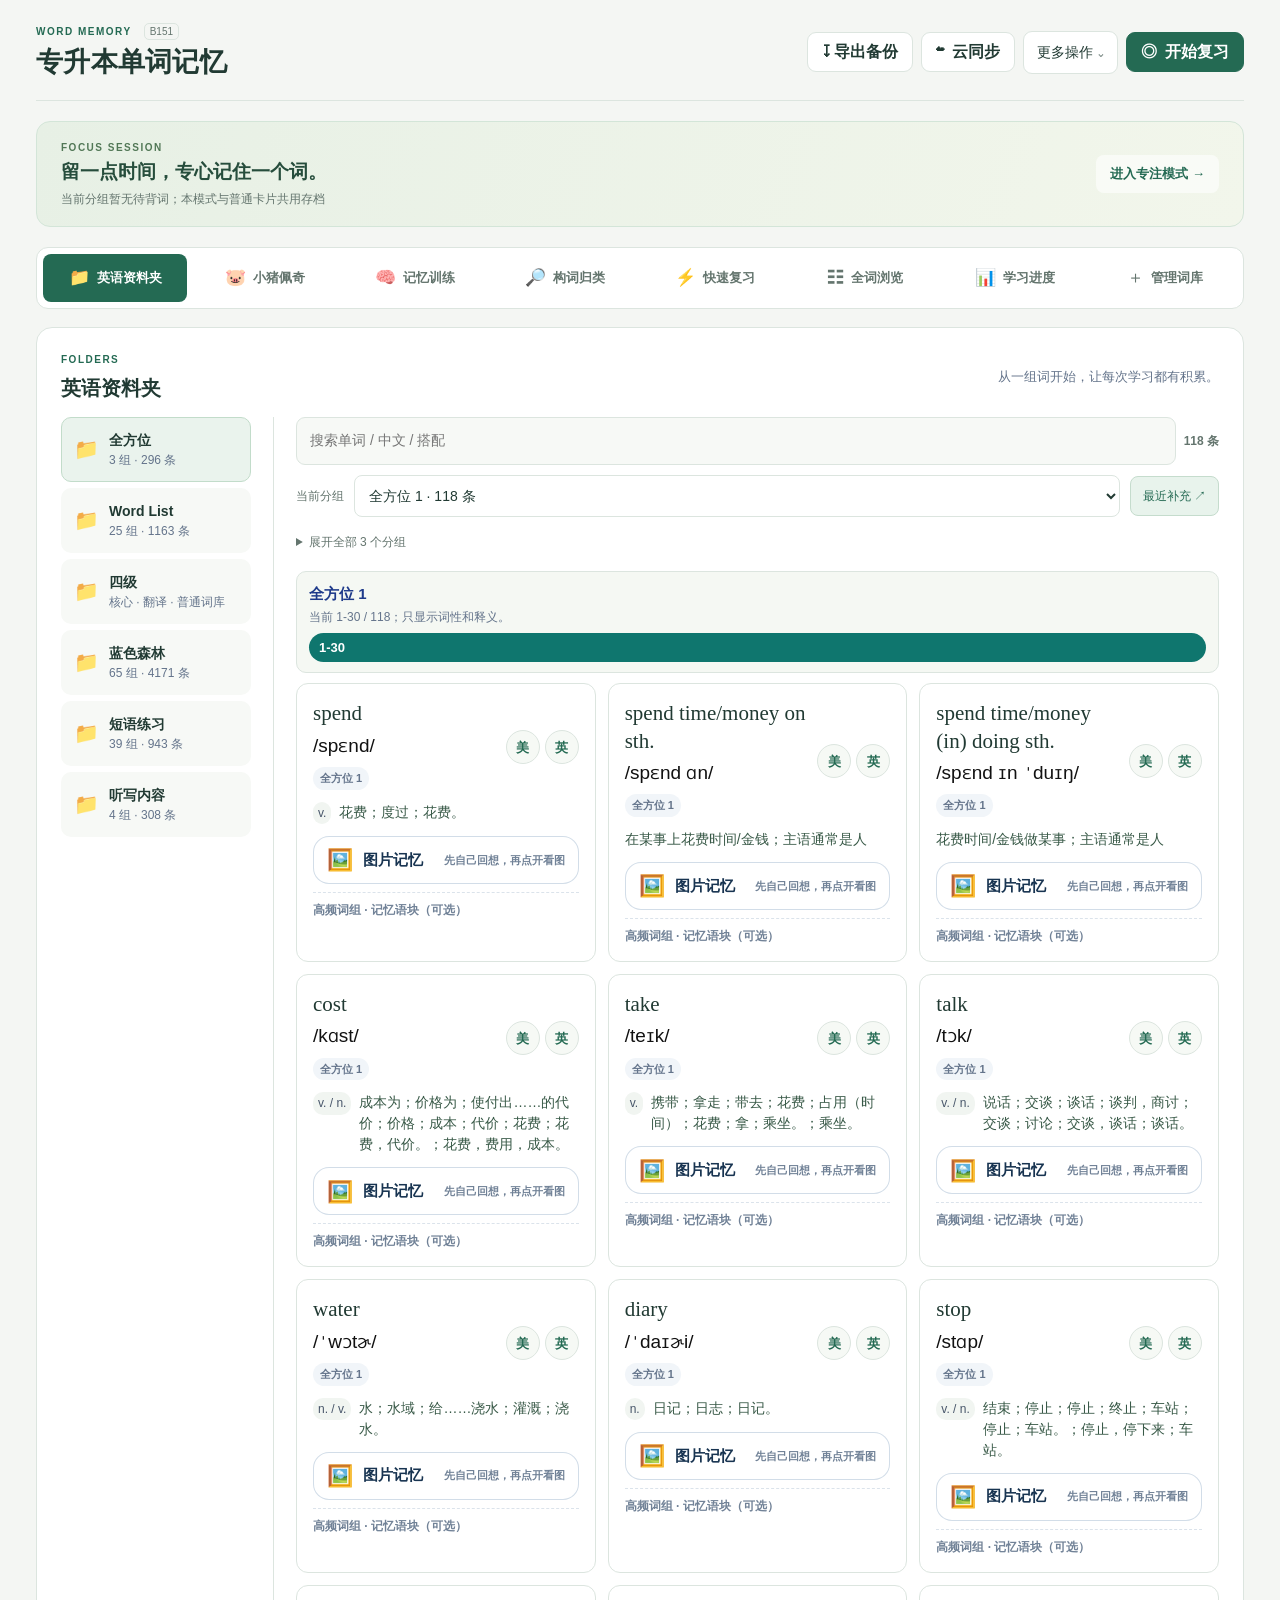
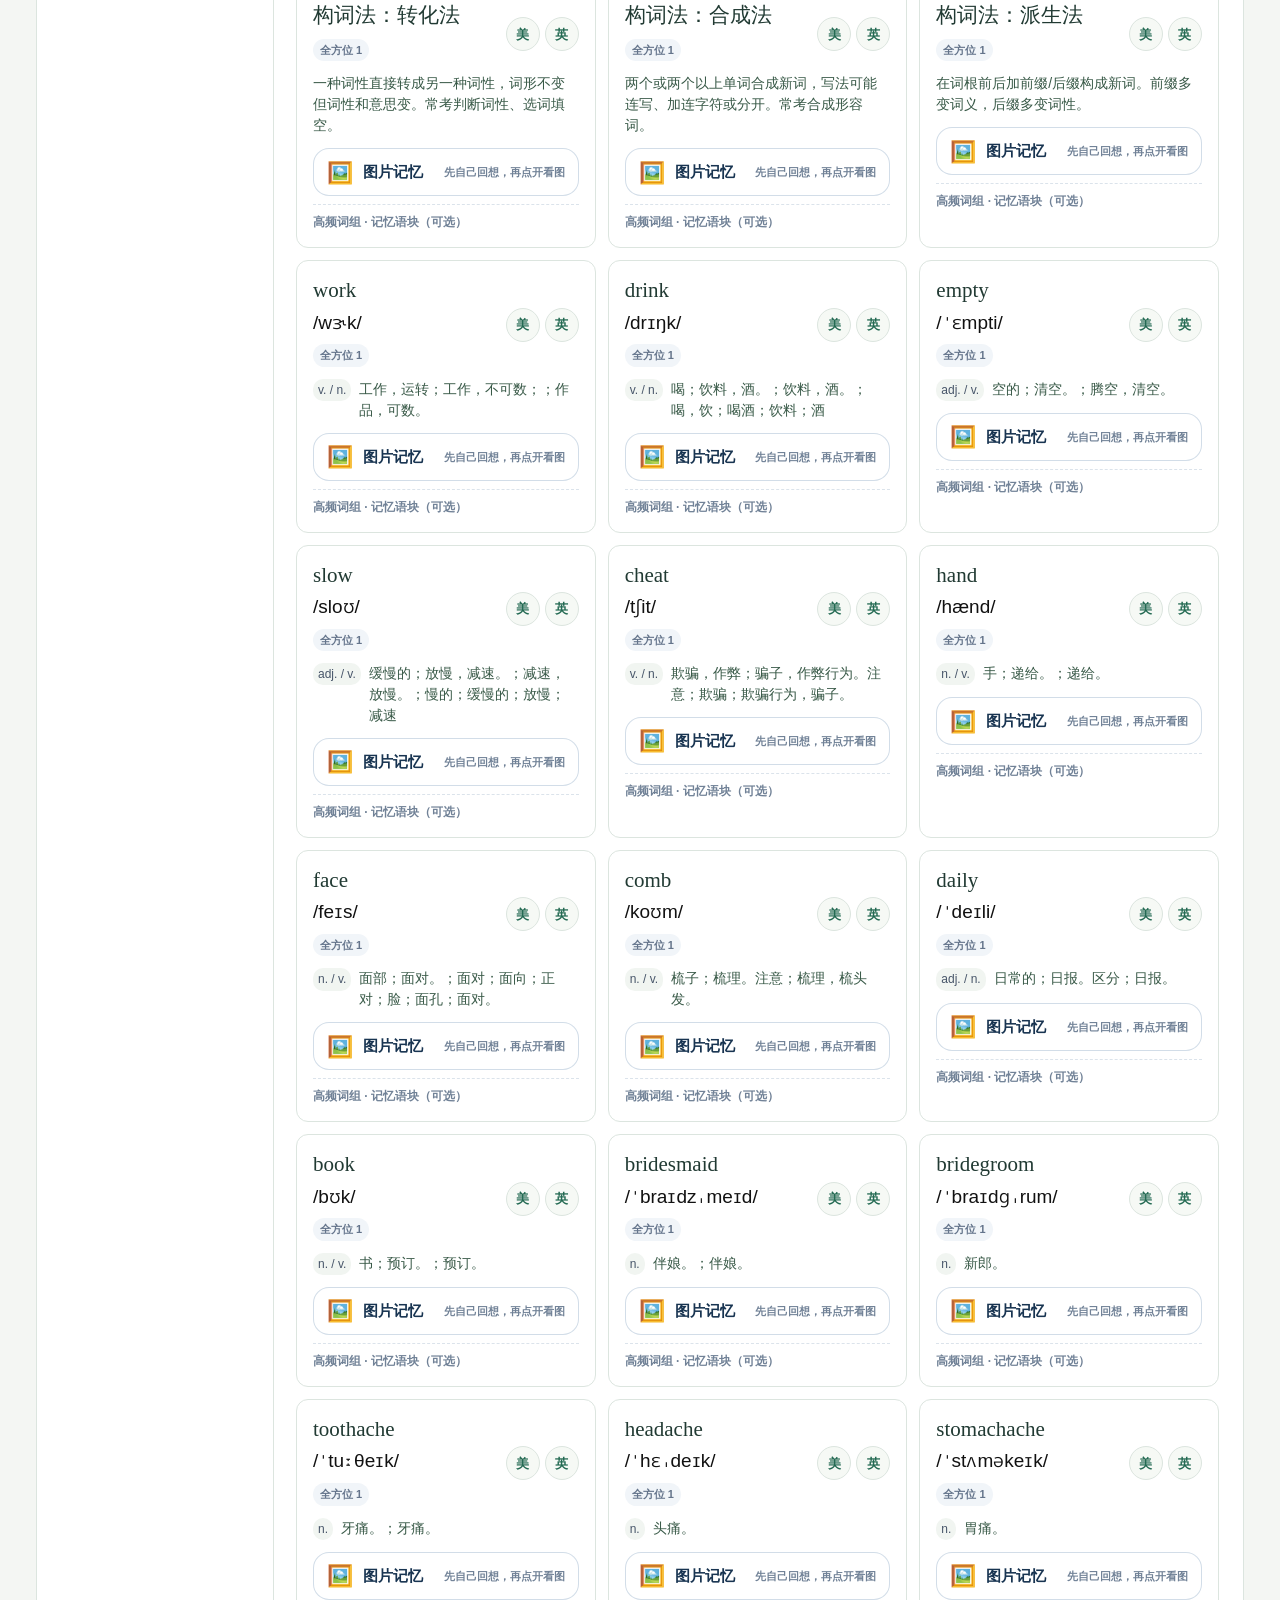
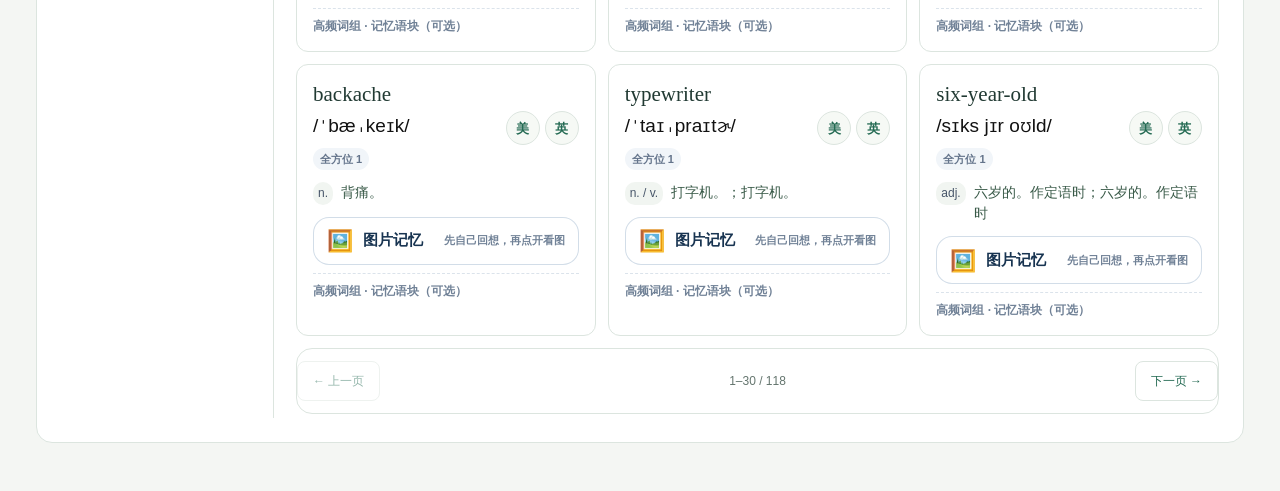
==== commit 87a80459: "Add files via upload" ====
--- a/index.html
+++ b/index.html
@@ -18,7 +18,7 @@
   <div class="app-shell">
     <header class="topbar">
       <div>
-        <p class="eyebrow">WORD MEMORY <span class="version-badge">B150</span></p>
+        <p class="eyebrow">WORD MEMORY <span class="version-badge">B151</span></p>
         <h1>专升本单词记忆</h1>
       </div>
       <div class="topbar-actions">
@@ -33,6 +33,7 @@
             <button class="secondary-button" id="sprintButton"><span aria-hidden="true">◷</span> 15分钟冲刺</button>
             <span class="menu-label">数据与批量操作</span>
             <button class="secondary-button" id="importButton" title="导入旧数据 / 备份文件" aria-label="导入旧数据">↥ 导入旧数据</button>
+            <button class="secondary-button" type="button" onclick="location.hash='reset-local';location.reload()">清空本机全部学习进度</button>
             <button class="secondary-button" id="batchLearnButton"><span aria-hidden="true">✓</span> 一键记完新词</button>
           </div>
         </details>
@@ -674,64 +675,6 @@
     </footer>
   </section>
   <div class="toast" id="toast" role="status" aria-live="polite"></div>
-  <script src="./library-folder-data.js?v=70b149"></script>
-  <script src="./word-data.js?v=70b149"></script>
-  <script src="./context-engine.js?v=70b038vocabimport20260809"></script>
-  <script src="./context-data.js?v=70b056statsvocab20260820"></script>
-  <script src="./context-id-data.js?v=70b056statsvocab20260820"></script>
-  <script src="./context-presenter.js?v=70b038vocabimport20260809"></script>
-  <script src="./context-study-engine.js?v=70b038vocabimport20260809"></script>
-  <script src="./mobile-focus.js?v=70b148"></script>
-  <script src="./image-memory.js?v=70b071images280checkpoint20260821"></script>
-  <script src="./recovered-progress-b068.js?v=70b068userbackup20260821"></script>
-  <script src="./browse-user-save-b077.js?v=70b077usersave20260821"></script>
-  <script src="./apply-browse-user-save-b077.js?v=70b082exactprogress20260822"></script>
-  <script src="./translation-spelling-data.js?v=70b148"></script>
-  <script src="./translation-spelling.js?v=70b148"></script>
-  <script src="./app.js?v=70b149"></script>
-  <script src="./peppa-content-b127.js?v=70b127peppatesting20260830"></script>
-  <script src="./peppa-zone.js?v=70b127peppatesting20260830"></script>
-  <script src="./memory-lab.js?v=70b106cet4listen20260826"></script>
-  <script src="./speed-review.js?v=70b128posquick3020260830"></script>
-  <script src="./browse-quiz.js?v=70b118listening320260828"></script>
-  <script src="./folder-view.js?v=70b143"></script>
-  <script src="./smart-vocab.js?v=70b106cet4listen20260826"></script>
-  <script src="./ui-refresh.js?v=70b144"></script>
-  <script>
-    (function(){
-      const buttons = Array.from(document.querySelectorAll('[data-module-target]'));
-      const sections = Array.from(document.querySelectorAll('[data-module-section]'));
-      if (!buttons.length || !sections.length) return;
-      const titleMap = {folder: '英语资料夹', peppa: '小猪佩奇', study: '记忆训练', smart: '构词归类', review: '快速复习', browse: '全词浏览', progress: '学习进度', manage: '管理词库'};
-      const switcher = document.querySelector('.module-switcher');
-      function syncDockHeight(){
-        if (!switcher) return;
-        const height = Math.ceil(switcher.getBoundingClientRect().height || switcher.offsetHeight || 0);
-        document.documentElement.style.setProperty('--module-switcher-dock-height', `${height}px`);
-      }
-      function activate(name, keepHash){
-        const target = titleMap[name] ? name : 'folder';
-        buttons.forEach(btn => btn.classList.toggle('active', btn.dataset.moduleTarget === target));
-        sections.forEach(sec => sec.classList.toggle('active', sec.dataset.moduleSection === target));
-        if (!keepHash) {
-          try { history.replaceState(null, '', '#' + target); } catch (e) {}
-        }
-        const main = document.querySelector('.workspace');
-        if (main) main.dataset.activeModule = target;
-        requestAnimationFrame(syncDockHeight);
-        window.scrollTo({top: 0, behavior: 'smooth'});
-      }
-      buttons.forEach(btn => btn.addEventListener('click', () => activate(btn.dataset.moduleTarget)));
-      const initial = (location.hash || '').replace('#','');
-      activate(titleMap[initial] ? initial : 'folder', true);
-      window.addEventListener('resize', syncDockHeight, { passive: true });
-      window.addEventListener('load', syncDockHeight, { once: true });
-      if ('ResizeObserver' in window && switcher) {
-        const dockObserver = new ResizeObserver(() => syncDockHeight());
-        dockObserver.observe(switcher);
-      }
-      window.addEventListener('hashchange', () => activate((location.hash || '').replace('#',''), true));
-    })();
-  </script>
+  <script src="./startup.js?v=70b151"></script>
 </body>
 </html>
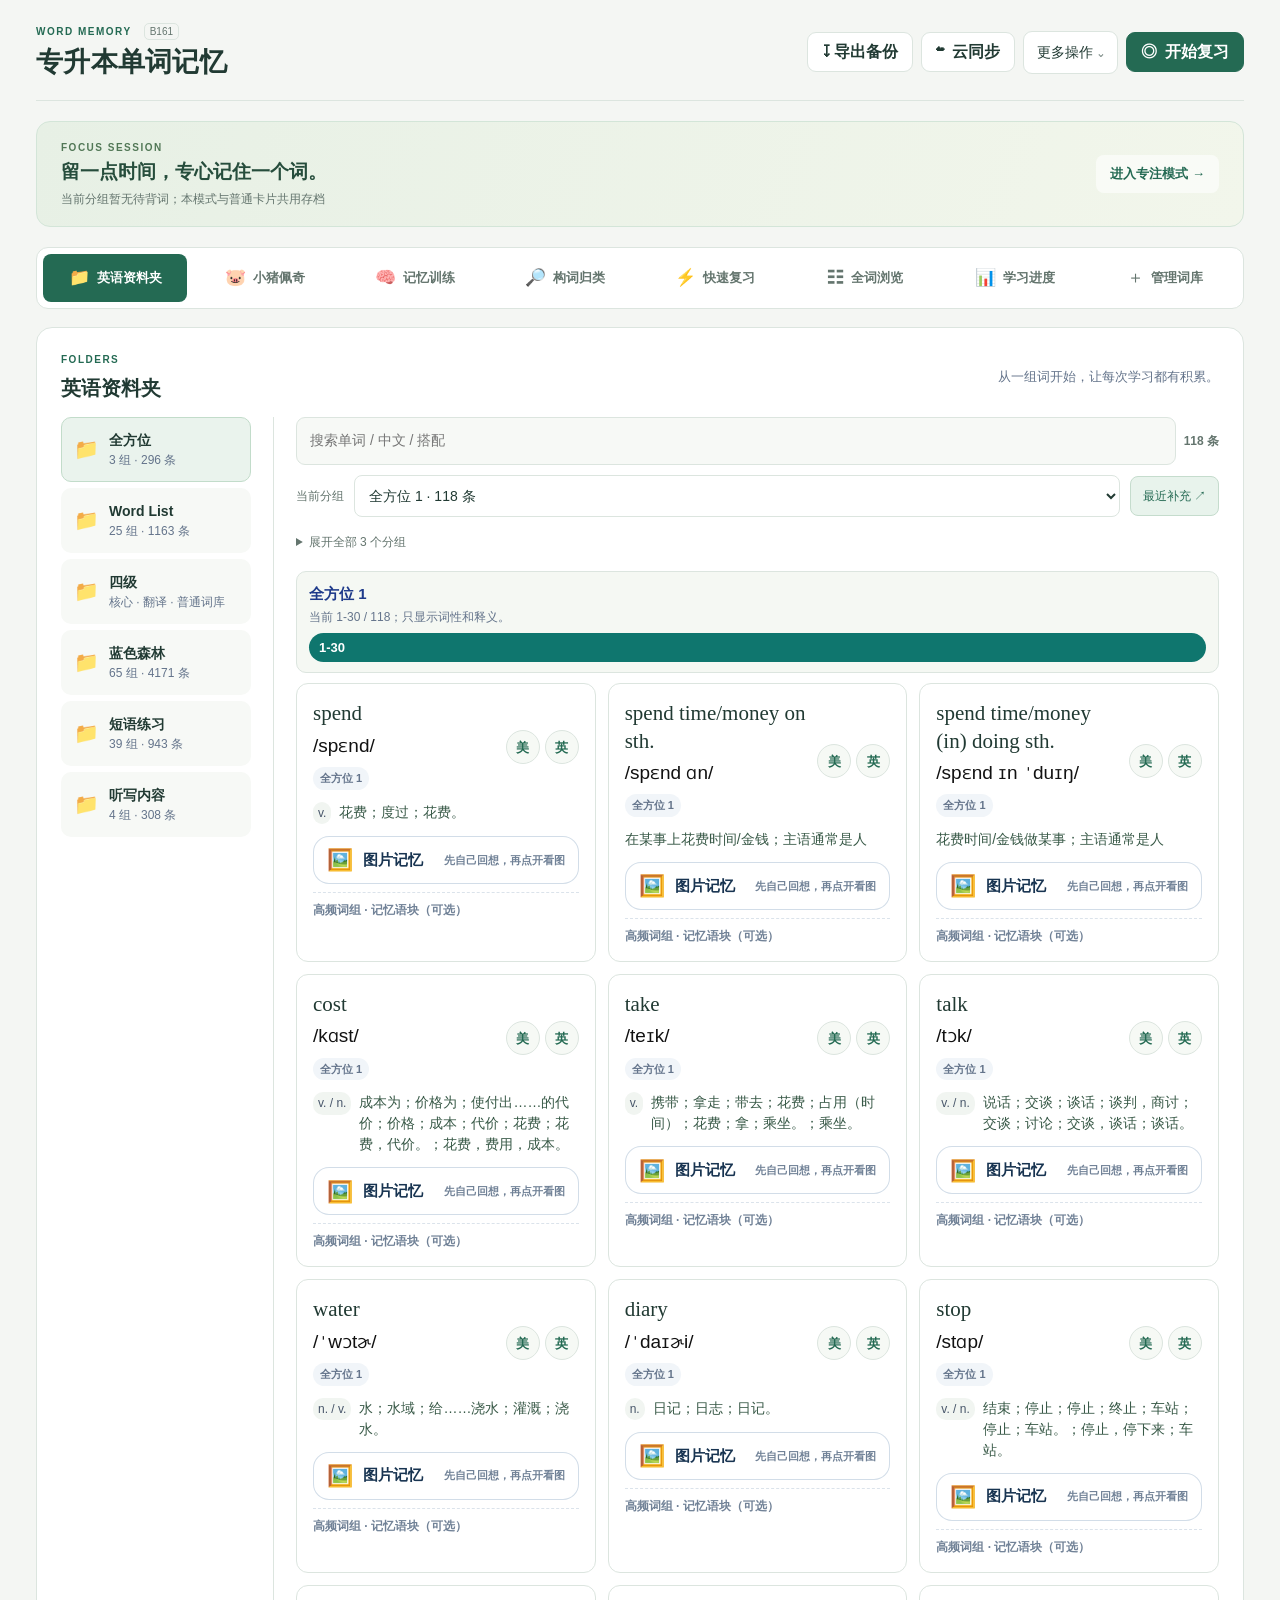
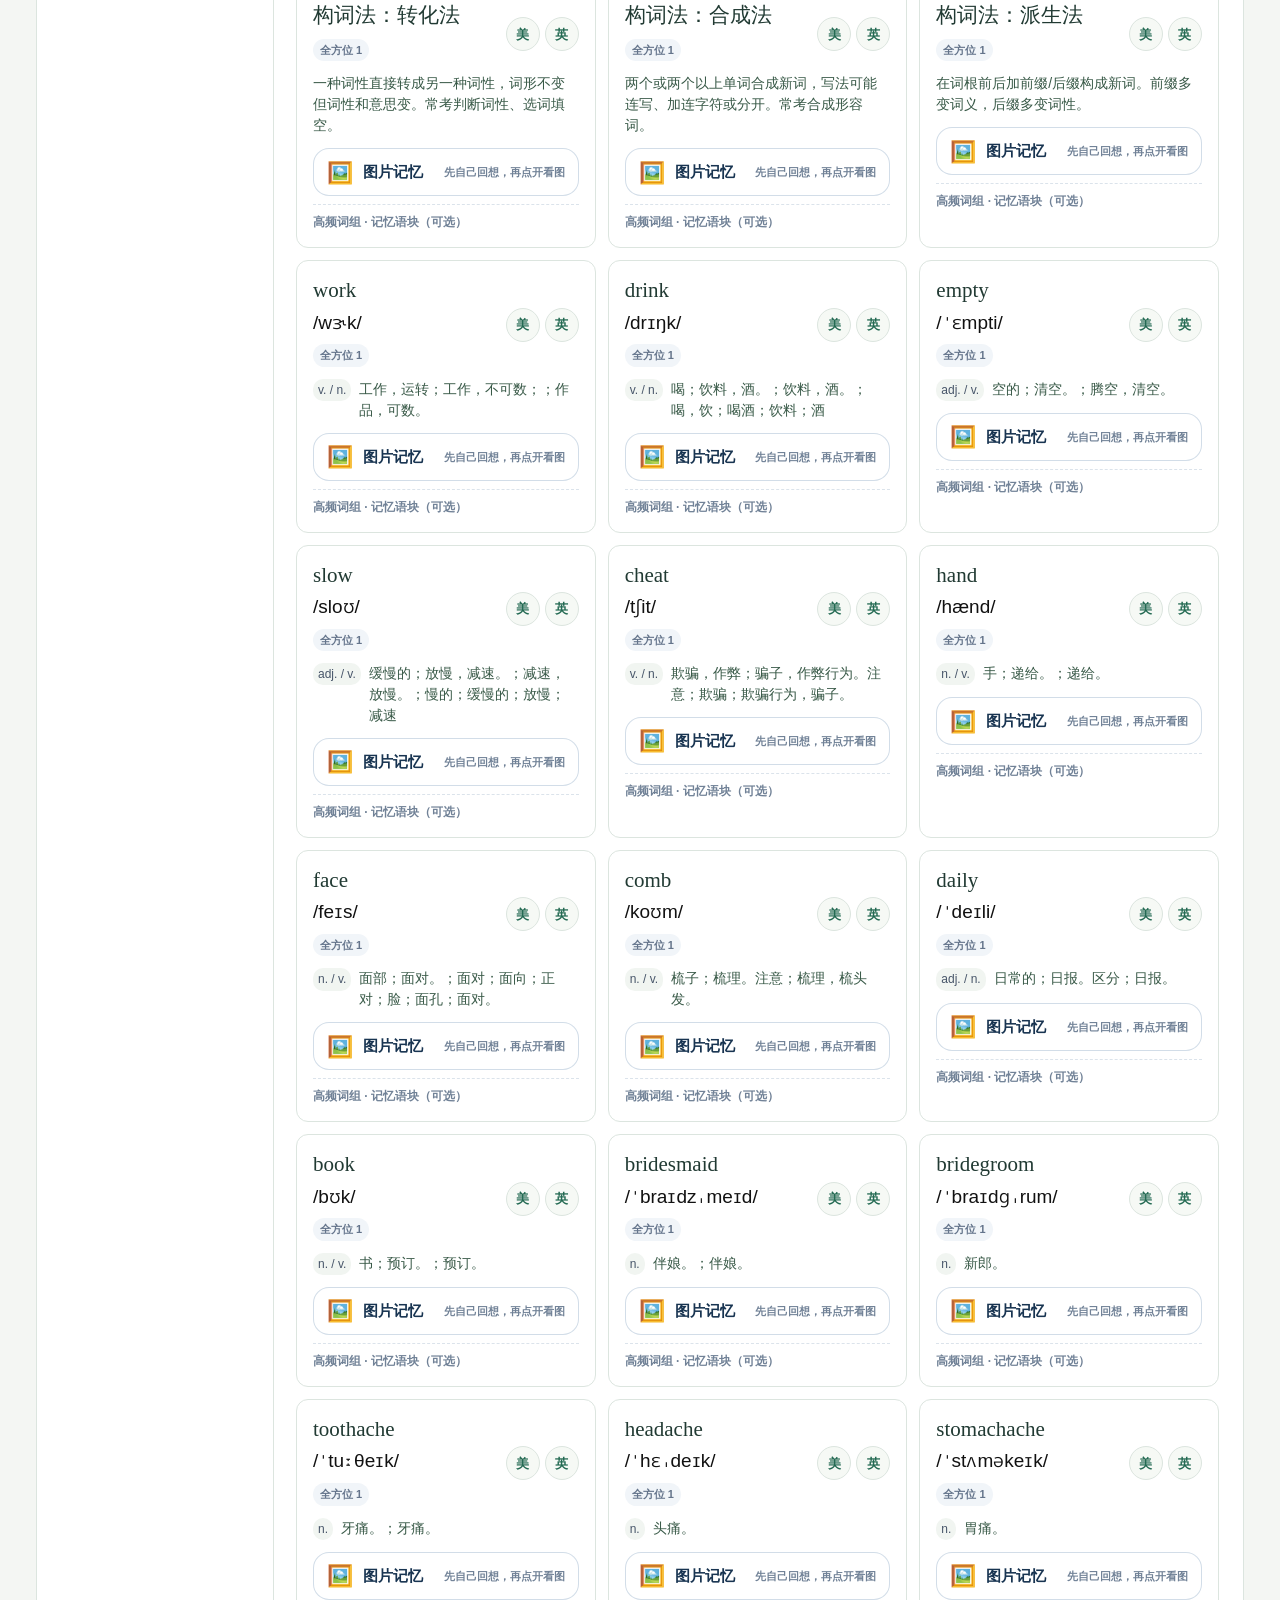
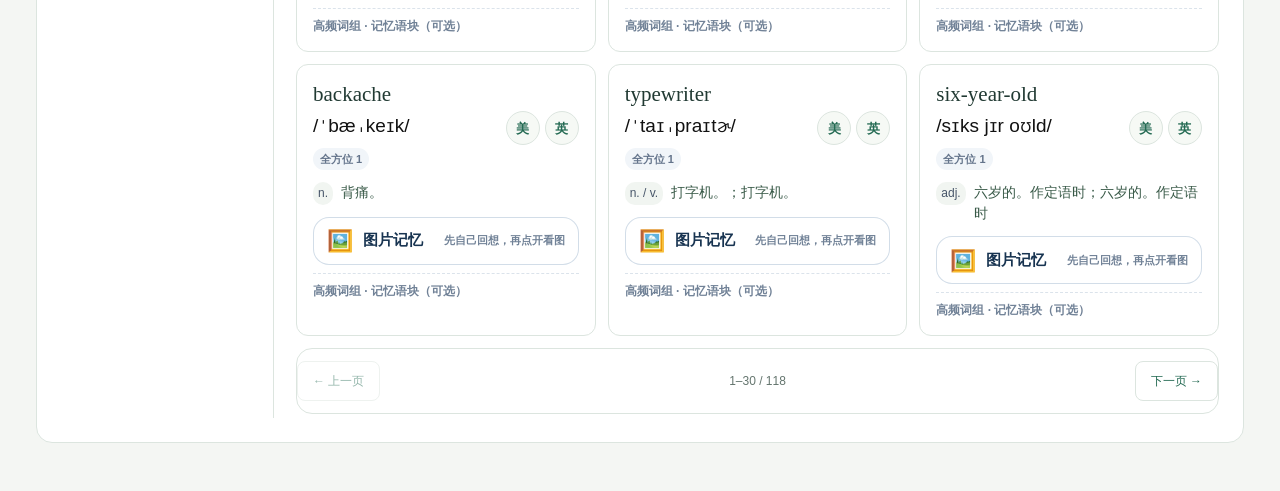
==== commit d280b8f5: "Add files via upload" ====
--- a/index.html
+++ b/index.html
@@ -18,7 +18,7 @@
   <div class="app-shell">
     <header class="topbar">
       <div>
-        <p class="eyebrow">WORD MEMORY <span class="version-badge">B151</span></p>
+        <p class="eyebrow">WORD MEMORY <span class="version-badge">B161</span></p>
         <h1>专升本单词记忆</h1>
       </div>
       <div class="topbar-actions">
@@ -285,15 +285,19 @@
           </div>
           <div class="quick30-controls">
             <label><span>范围</span><select id="speedReviewSource"><option value="all">全部词库</option><option value="蓝色森林">蓝色森林</option><option value="四级">四级</option><option value="四级核心">四级核心</option><option value="四级翻译">四级翻译</option><option value="短语练习">短语练习</option><option value="Word List">Word List</option><option value="听写内容">听写内容</option></select></label>
+            <label><span>本轮策略</span><select id="speedReviewStrategy"><option value="smart" selected>智能混合（推荐）</option><option value="weak">薄弱词优先</option><option value="recent">最近学习优先</option><option value="original">按原始顺序</option></select></label>
             <button class="quick30-start" type="button" data-speed-start="batch"><strong>开始新的30词</strong><small>已分类过的词不会重复进入新批次</small></button>
             <div class="speed-review-resume" id="speedReviewResume">暂无未完成的30词</div>
+          </div>
+          <div class="quick30-coach" id="speedReviewCoach" role="status">
+            <span class="quick30-coach-icon">◎</span><div><strong>推荐流程：先回想，再看中文，最后按真实掌握度分类</strong><small>每轮30词；不会和“看中文才会”的词会自动留在复盘池，下一轮优先出现。</small></div>
           </div>
           <div class="quick30-buckets" aria-label="快速复盘分类池">
             <button type="button" class="quick30-bucket known" data-speed-bucket="known"><span>✓</span><strong>会 / 认识</strong><b id="speedReviewKnownCount">0</b><small>以后不再进入快速复盘</small></button>
             <button type="button" class="quick30-bucket meaning" data-speed-bucket="meaning"><span>◐</span><strong>看中文才会</strong><b id="speedReviewMeaningCount">0</b><small>单独放这里，需要时再看</small></button>
             <button type="button" class="quick30-bucket unknown" data-speed-bucket="unknown"><span>×</span><strong>不会</strong><b id="speedReviewUnknownCount">0</b><small>单独放这里，重点复习</small></button>
           </div>
-          <p class="quick30-note">三类只属于快速复盘，不会改动“记住 / 模糊 / 忘了”、31天阶段或全词独立练习进度。</p>
+          <p class="quick30-note">三类只属于快速复盘，不会改动“记住 / 模糊 / 忘了”、31天阶段或全词独立练习进度；复盘池只记录你真正的回忆表现。</p>
         </section>
       </section>
 
@@ -675,6 +679,8 @@
     </footer>
   </section>
   <div class="toast" id="toast" role="status" aria-live="polite"></div>
-  <script src="./startup.js?v=70b151"></script>
+  <script src="./phonetic-local-data.js?v=70b161"></script>
+<script src="./pronunciation-support.js?v=70b161"></script>
+<script src="./startup.js?v=70b161"></script>
 </body>
 </html>
--- a/styles.css
+++ b/styles.css
@@ -6651,10 +6651,11 @@
   min-height: 40px; padding: 0 13px; border: 1px solid #d7d9d0; border-radius: 12px;
   background: #fffdf8; color: #6f6c63; font-weight: 800;
 }
-.quick30-controls { display: grid; grid-template-columns: minmax(180px, .75fr) minmax(250px, 1.1fr) minmax(220px, 1fr); gap: 12px; align-items: end; }
+.quick30-controls { display: grid; grid-template-columns: minmax(150px, .7fr) minmax(170px, .8fr) minmax(250px, 1.15fr) minmax(220px, 1fr); gap: 12px; align-items: end; }
 .quick30-controls label { display: grid; gap: 5px; }
 .quick30-controls label > span { color: var(--muted); font-size: 12px; font-weight: 800; }
 .quick30-controls select { min-height: 48px; padding: 0 13px; border: 1px solid #cfd7cf; border-radius: 13px; background: #fff; color: #20324d; font: inherit; font-weight: 800; }
+.quick30-controls select:focus { outline: 3px solid rgba(72, 129, 89, .22); border-color: #5e8b69; }
 .quick30-start { min-height: 58px; display: grid; gap: 2px; align-content: center; text-align: left; padding: 8px 18px; border: 1px solid #7a9b80; border-radius: 14px; background: #547b5f; color: #fff; }
 .quick30-start strong { font-size: 17px; }
 .quick30-start small { opacity: .84; }
@@ -6670,6 +6671,11 @@
 .quick30-bucket.meaning > span { background: #fff4d9; color: #9a6c13; }
 .quick30-bucket.unknown > span { background: #fde7e2; color: #a54d3a; }
 .quick30-note { margin: 0; padding-top: 2px; color: #758078; font-size: 12px; }
+.quick30-coach { display: flex; gap: 10px; align-items: center; padding: 11px 14px; border: 1px solid #d9e5d8; border-radius: 14px; background: linear-gradient(100deg, #f2f8ef, #fbfcf7); color: #35563e; }
+.quick30-coach-icon { width: 30px; height: 30px; display: grid; place-items: center; border-radius: 50%; background: #dceedd; color: #3e7650; font-size: 20px; font-weight: 900; flex: 0 0 auto; }
+.quick30-coach div { display: grid; gap: 2px; }
+.quick30-coach strong { font-size: 14px; }
+.quick30-coach small { color: #718078; line-height: 1.4; }
 .quick30-shell { max-width: 1420px; }
 .quick30-progress .speed-review-progress > div:last-child { display: none; }
 .quick30-content { padding: 18px 22px 22px; }
@@ -6851,3 +6857,7 @@
 /* B128: 30词快速复盘词性标签 */
 .quick30-word-head .quick30-pos{font-style:normal;font-size:12px;font-weight:800;line-height:1;padding:5px 8px;border:1px solid rgba(35,55,78,.18);border-radius:999px;background:#f5f7f2;color:#53645c;white-space:nowrap;margin-left:auto}
 @media(max-width:700px){.quick30-word-head{flex-wrap:wrap}.quick30-word-head .quick30-pos{margin-left:0}}
+
+/* B161: phonetics remain secondary to the printed word. */
+.word-phonetic-line { font-family: "Times New Roman", "Segoe UI", serif !important; font-size: 22px !important; font-weight: 400 !important; line-height: 1.5 !important; color: #526861 !important; margin: 8px 0 18px !important; }
+.word-phonetic-line:empty { display:none; }
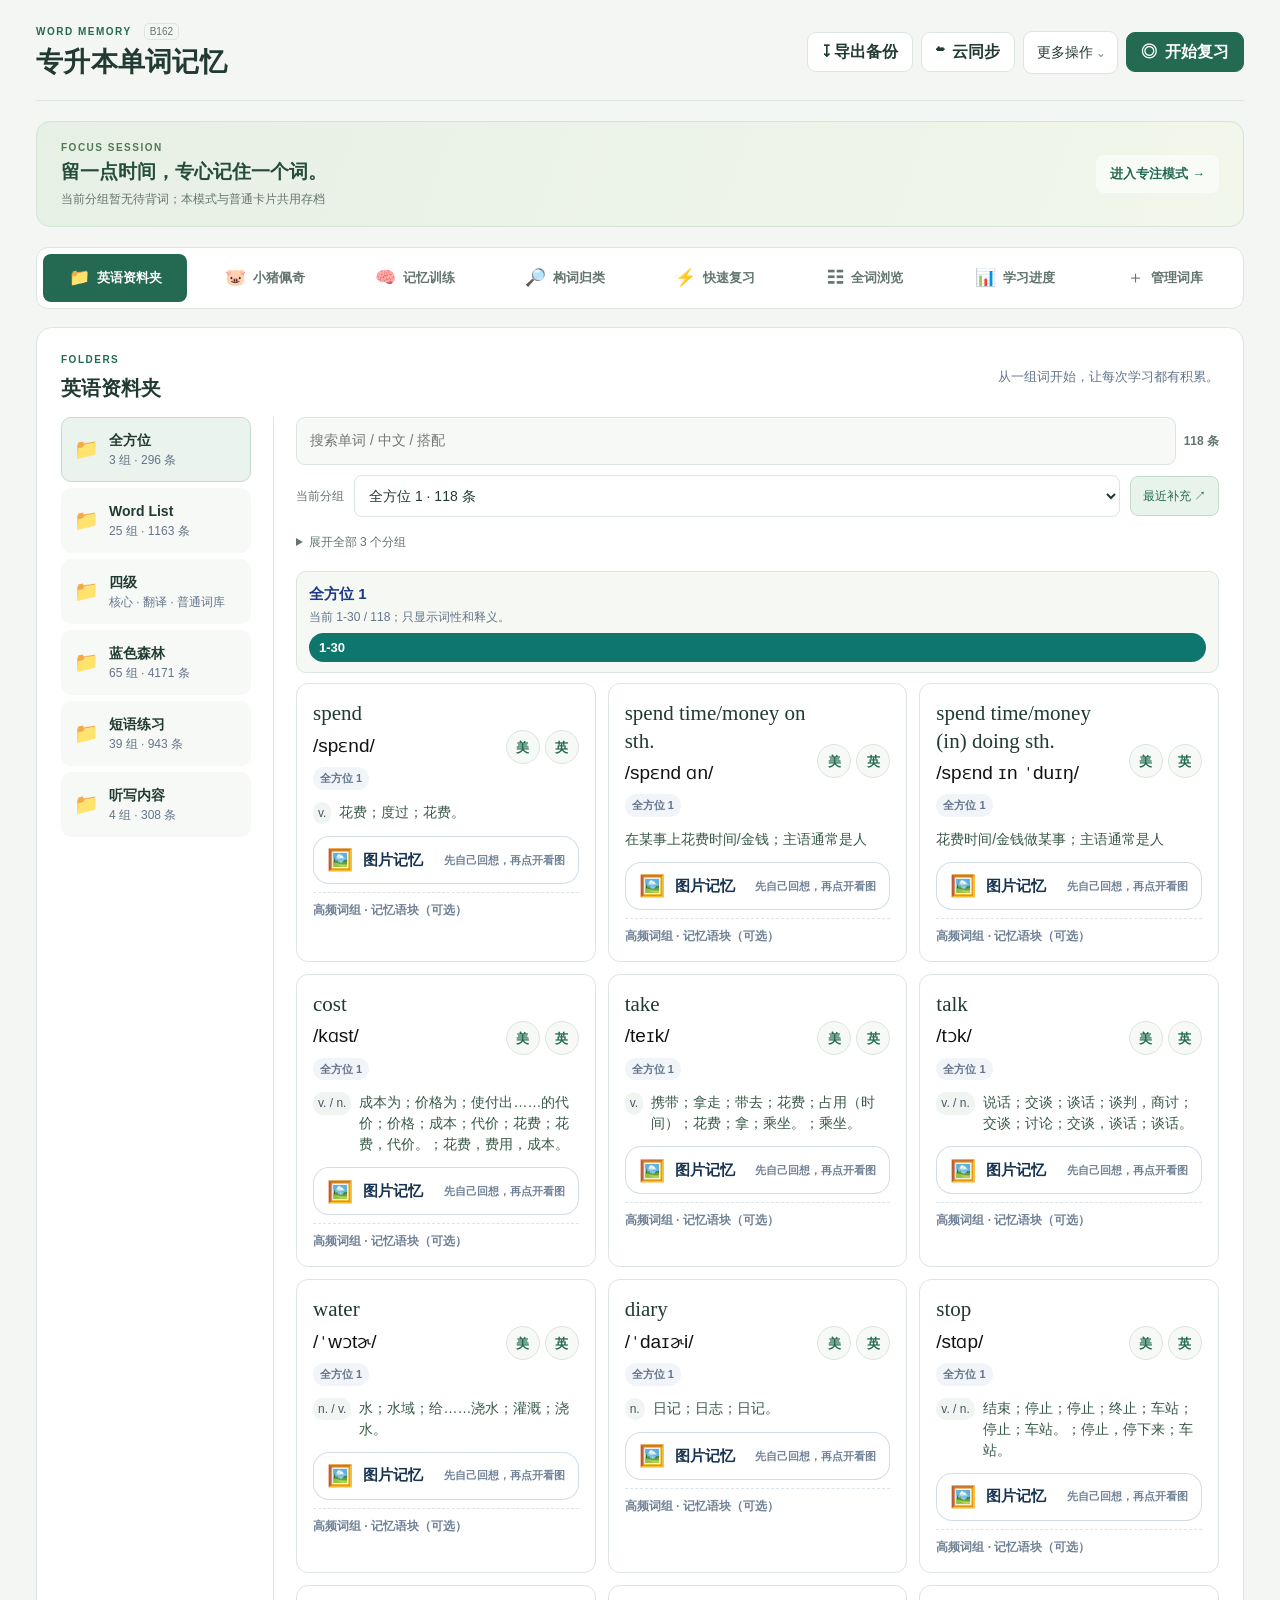
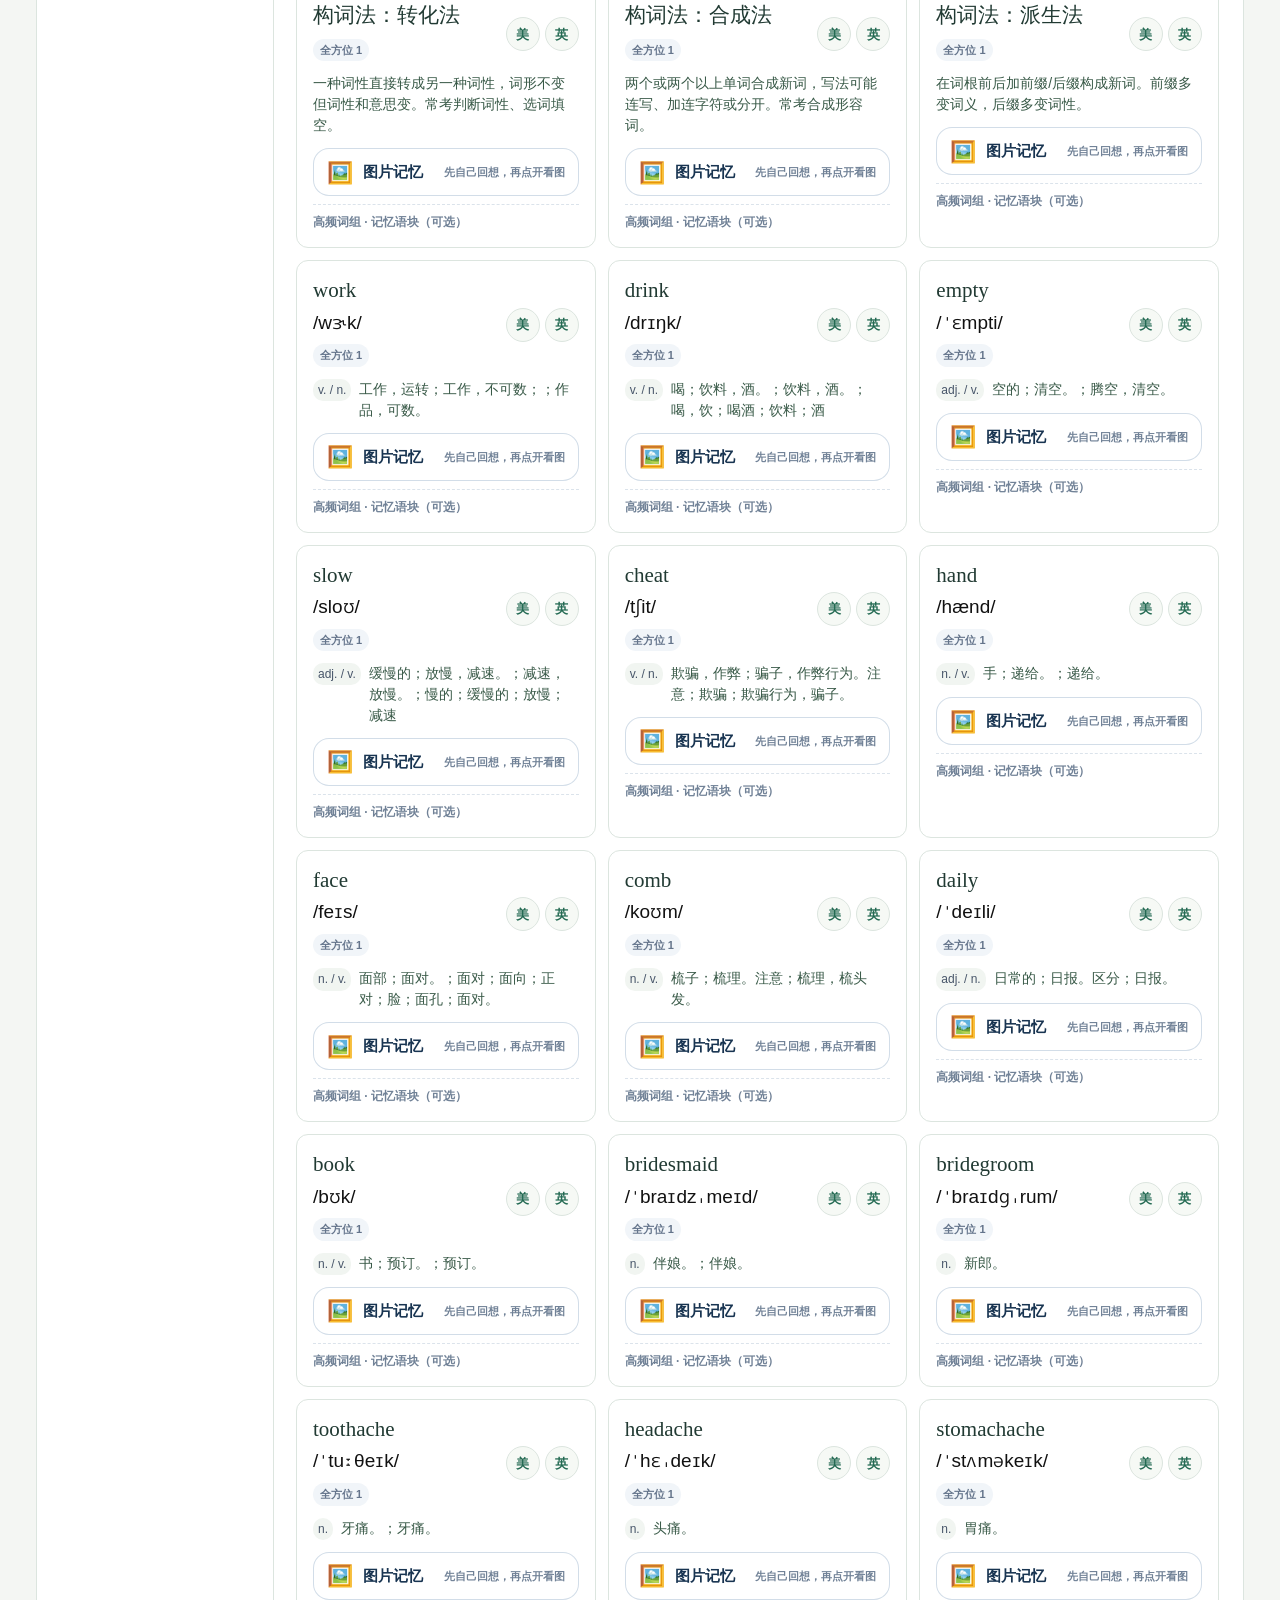
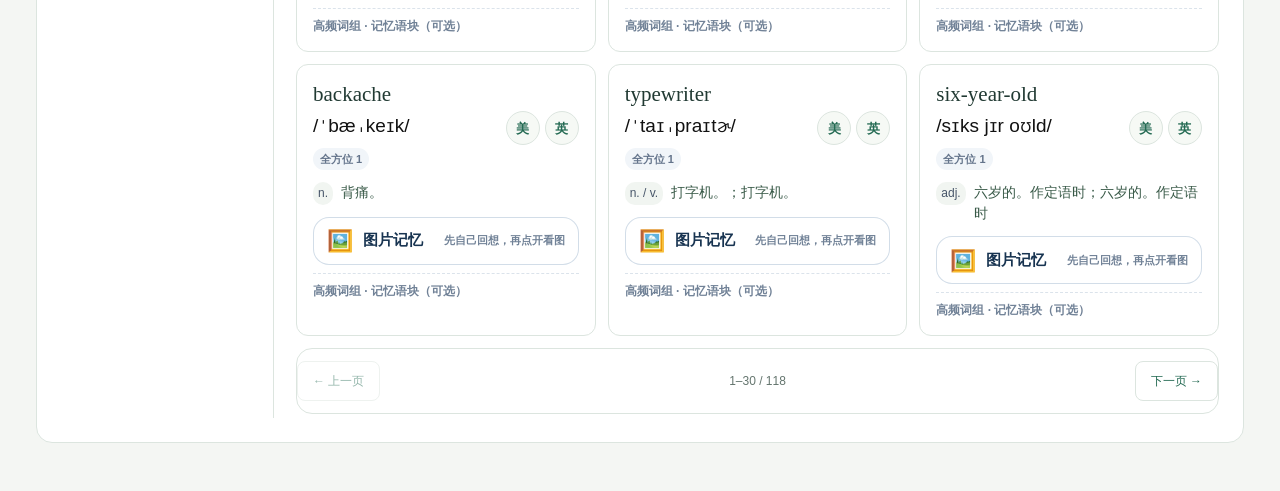
==== commit a507ac24: "Add files via upload" ====
--- a/index.html
+++ b/index.html
@@ -18,7 +18,7 @@
   <div class="app-shell">
     <header class="topbar">
       <div>
-        <p class="eyebrow">WORD MEMORY <span class="version-badge">B161</span></p>
+        <p class="eyebrow">WORD MEMORY <span class="version-badge">B162</span></p>
         <h1>专升本单词记忆</h1>
       </div>
       <div class="topbar-actions">
@@ -679,8 +679,8 @@
     </footer>
   </section>
   <div class="toast" id="toast" role="status" aria-live="polite"></div>
-  <script src="./phonetic-local-data.js?v=70b161"></script>
-<script src="./pronunciation-support.js?v=70b161"></script>
-<script src="./startup.js?v=70b161"></script>
+  <script src="./phonetic-local-data.js?v=70b162"></script>
+<script src="./pronunciation-support.js?v=70b162"></script>
+<script src="./startup.js?v=70b162"></script>
 </body>
 </html>
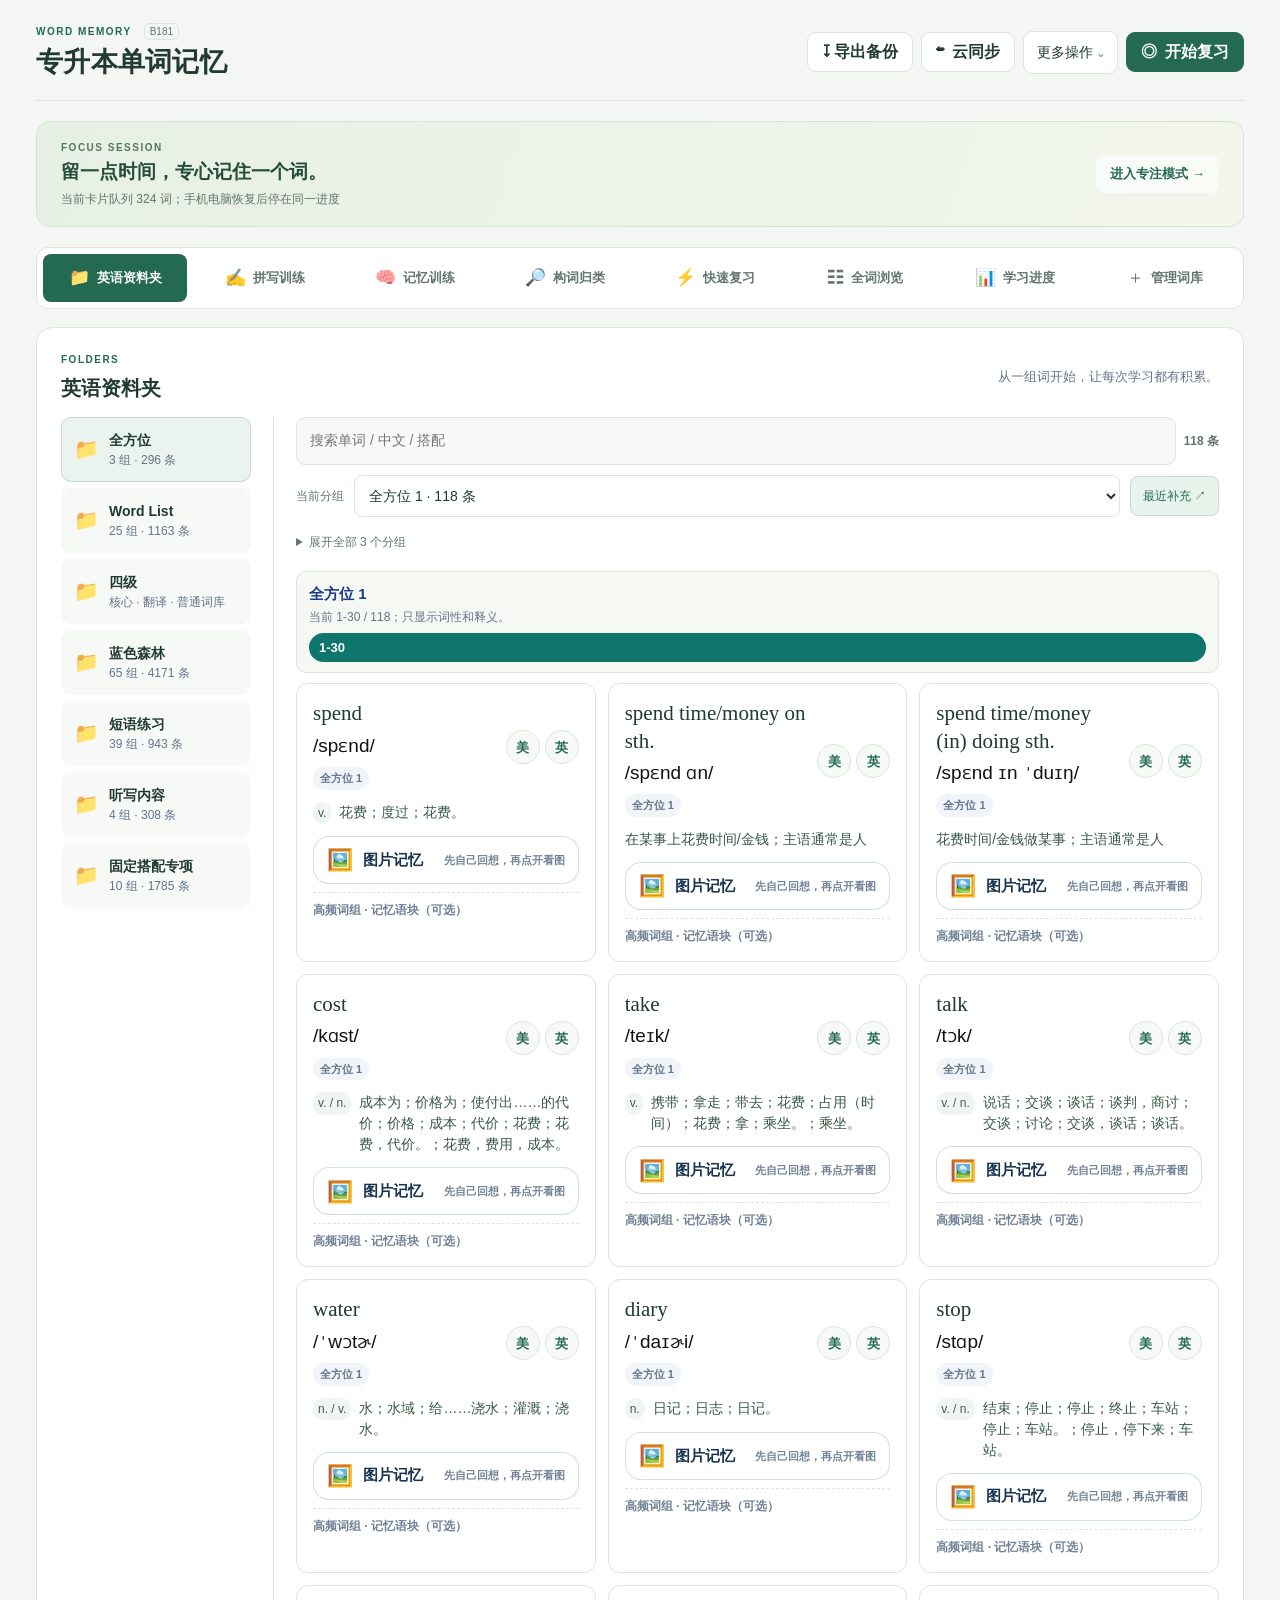
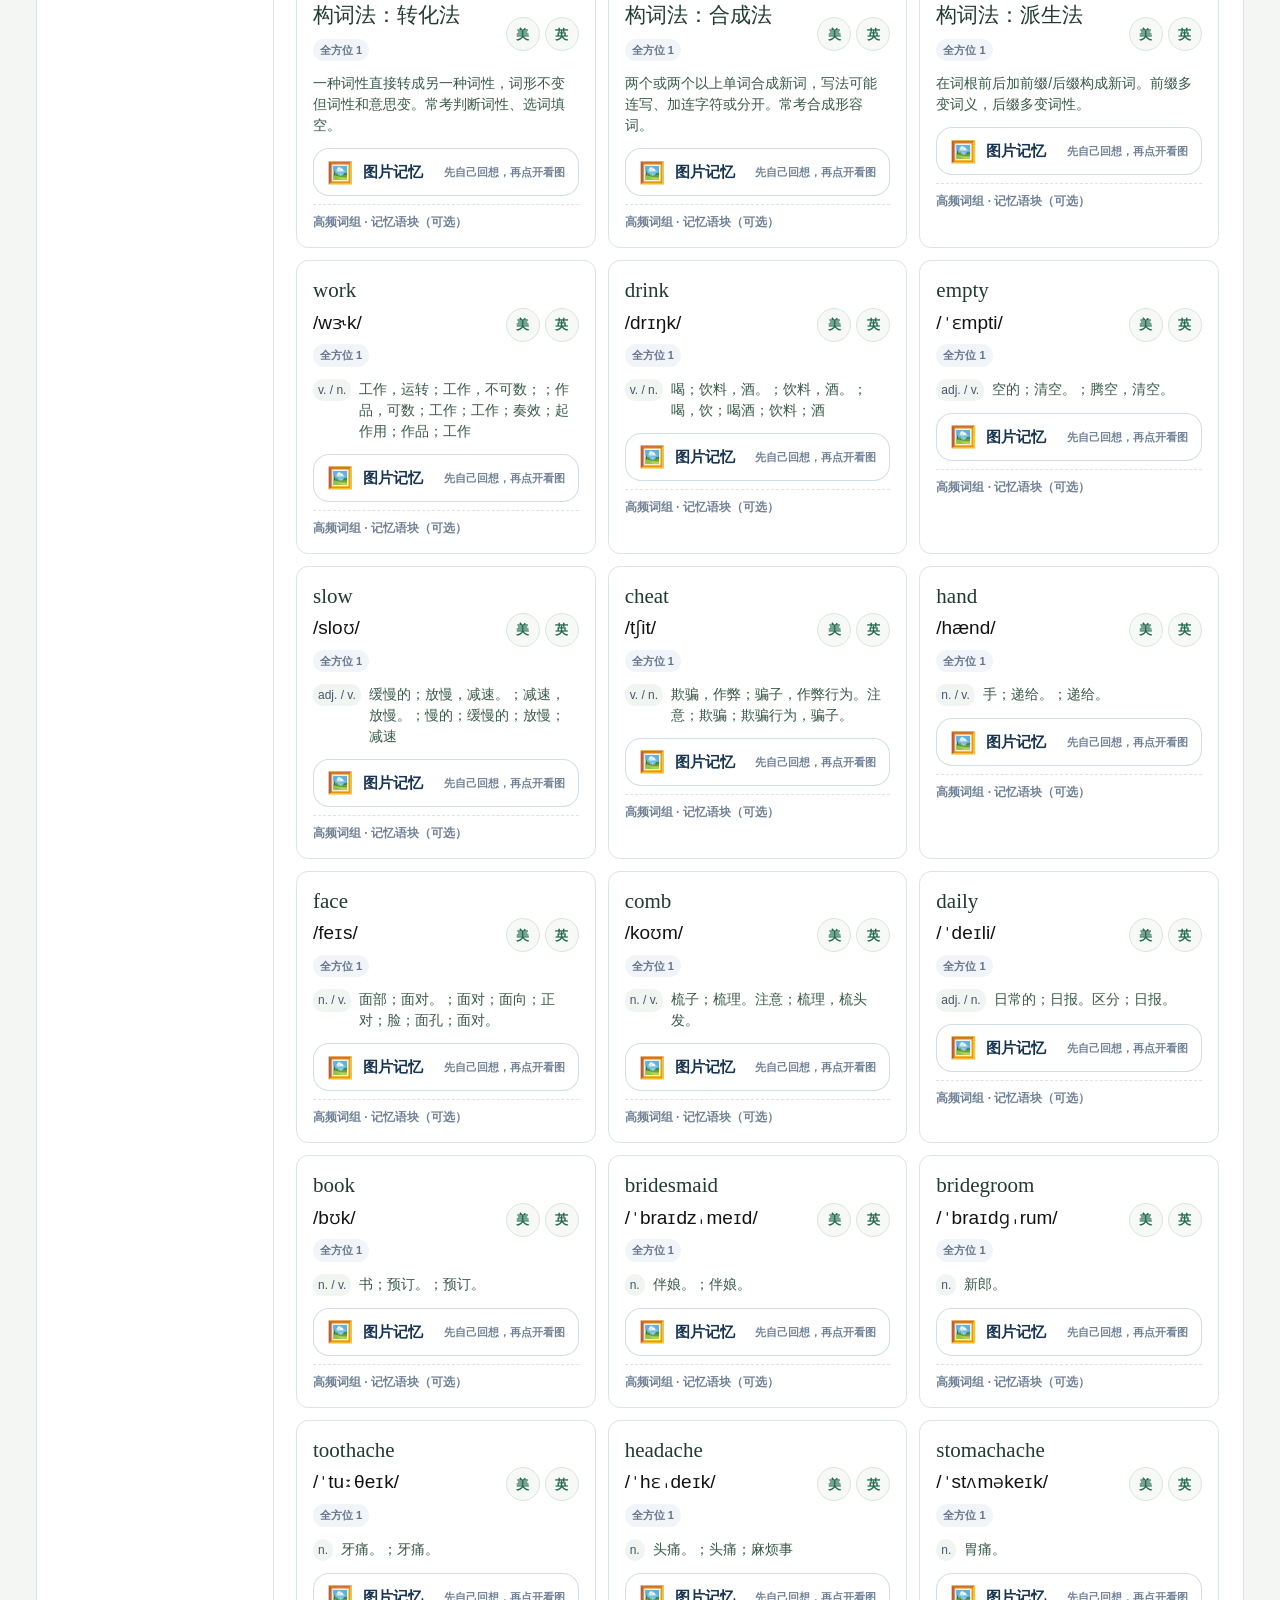
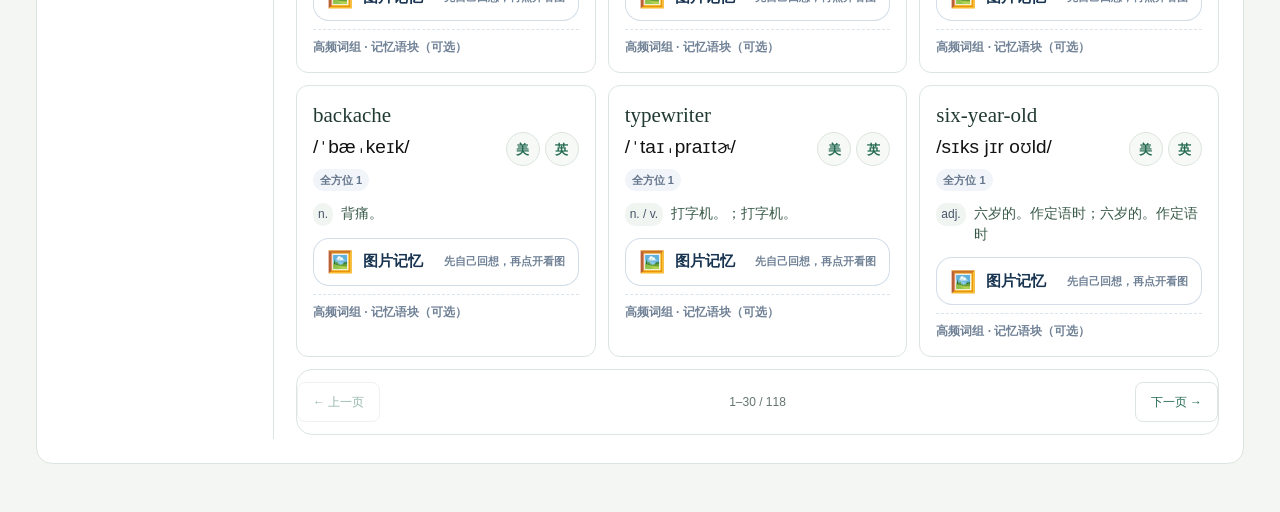
==== commit 9cb4d465: "Add files via upload" ====
--- a/index.html
+++ b/index.html
@@ -13,12 +13,13 @@
   <link rel="preload" as="audio" href="./assets/pronunciation-primer.wav?v=70b060fullstart20260820" type="audio/wav">
   <link rel="stylesheet" href="./translation-spelling.css?v=70b148">
   <link rel="stylesheet" href="./mobile-polish.css?v=70b150">
+  <link rel="stylesheet" href="./spelling-hub.css?v=70b180">
 </head>
 <body class="ui-b143">
   <div class="app-shell">
     <header class="topbar">
       <div>
-        <p class="eyebrow">WORD MEMORY <span class="version-badge">B162</span></p>
+        <p class="eyebrow">WORD MEMORY <span class="version-badge">B181</span></p>
         <h1>专升本单词记忆</h1>
       </div>
       <div class="topbar-actions">
@@ -53,7 +54,7 @@
     <main class="workspace">
       <nav class="module-switcher" aria-label="大模块切换">
         <button class="module-button active" type="button" data-module-target="folder"><span>📁</span><strong>英语资料夹</strong><small>蓝色森林 / 四级（核心·翻译·普通） / 短语练习 / Word List / 全方位</small></button>
-        <button class="module-button" type="button" data-module-target="peppa"><span>🐷</span><strong>小猪佩奇</strong><small>按集背句子 / 默写 / 裸听 / 发音</small></button>
+        <button class="module-button" type="button" data-module-target="spelling"><span>✍️</span><strong>拼写训练</strong><small>看中文写英文 · 专练主动拼写</small></button>
         <button class="module-button" type="button" data-module-target="study"><span>🧠</span><strong>记忆训练</strong><small>复习 / 新词 / 听写 / 拼写</small></button>
         <button class="module-button" type="button" data-module-target="smart"><span>🔎</span><strong>构词归类</strong><small>词根 / 形近 / 同义</small></button>
         <button class="module-button" type="button" data-module-target="review"><span>⚡</span><strong>快速复习</strong><small>错词回炉 / 极速 / 冲刺</small></button>
@@ -62,6 +63,130 @@
         <button class="module-button" type="button" data-module-target="manage"><span>＋</span><strong>管理词库</strong><small>添加 / 筛选 / 总词库</small></button>
       </nav>
 
+      <section class="spelling-hub module-section" data-module-section="spelling" id="spellingHub" aria-label="拼写训练中心">
+        <div class="spelling-hub-hero">
+          <div>
+            <p class="eyebrow">SPELLING LAB · ACTIVE RECALL</p>
+            <h2>拼写训练中心</h2>
+            <p>把“看得懂”变成“写得出”：拼错先5分钟纠错；独立拼对后按 1天 → 2天 → 4天 → 7天 → 14天 → 30天回炉。没到期的词不会提前混进今日训练。</p>
+          </div>
+          <div class="spelling-hub-goal">
+            <span>训练规则</span>
+            <strong>先想，再写</strong>
+            <small>拼写系统独立记录，不重置31天主复习阶段</small>
+          </div>
+        </div>
+
+        <div class="spelling-hub-stats" aria-label="拼写掌握统计">
+          <article><span>今日掌握</span><strong id="spellingHubMasteredToday">0</strong><small>两次独立拼对</small></article>
+          <article><span>到期回炉</span><strong id="spellingHubDue">0</strong><small>现在应该再拼</small></article>
+          <article><span>今日首拼正确率</span><strong id="spellingHubAccuracy">—</strong><small>第一次就写对</small></article>
+          <article><span>长期拼写毕业</span><strong id="spellingHubGraduated">0</strong><small>通过30天复测</small></article>
+        </div>
+
+        <div class="spelling-hub-paths" aria-label="拼写训练入口">
+          <button class="spelling-path-card primary" id="spellingHubTodayStart" type="button">
+            <span class="spelling-path-icon">✍️</span><span><strong>今日拼写</strong><small>到期词优先，不足30个再补“已认识但未建立拼写”的词</small></span><b id="spellingHubTodayCount">30</b>
+          </button>
+          <button class="spelling-path-card" id="spellingHubMistakeStart" type="button">
+            <span class="spelling-path-icon">↻</span><span><strong>拼写错词</strong><small>只处理真正拼错过的词，按错误次数和到期时间排序</small></span><b id="spellingHubMistakeCount">0</b>
+          </button>
+          <button class="spelling-path-card" id="spellingHubFamilyStart" type="button">
+            <span class="spelling-path-icon">🌿</span><span><strong>词族强化</strong><small>把 represent → representation → representative 这类变化集中练</small></span><b>词族</b>
+          </button>
+          <button class="spelling-path-card" id="spellingHubListeningStart" type="button">
+            <span class="spelling-path-icon">🔊</span><span><strong>听音拼写</strong><small>第二训练通道：只听发音写英文，不靠中文提示</small></span><b>听写</b>
+          </button>
+          <button class="spelling-path-card" id="spellingHubCollocationStart" type="button">
+            <span class="spelling-path-icon">🧩</span><span><strong>固定搭配专项</strong><small>扫描全部词库固定搭配 / 句型，按来源专项练中文 → 英文</small></span><b id="spellingHubCollocationCount">1785</b>
+          </button>
+          <button class="spelling-path-card history-card" id="spellingHubHistoryOpen" type="button">
+            <span class="spelling-path-icon">📚</span><span><strong>拼写记录</strong><small>查看已经练过的词、正确/错误次数、回炉阶段和最近练习时间</small></span><b id="spellingHubHistoryCount">0</b>
+          </button>
+        </div>
+
+        <div class="spelling-hub-panel">
+          <div class="spelling-hub-panel-head">
+            <div><span>自由专项</span><strong>自己指定范围练</strong></div>
+            <small>可精确到蓝色森林 / 四级核心 / Unit / 短语等</small>
+          </div>
+          <div class="spelling-hub-controls">
+            <label><span>练什么</span><select id="spellingHubKind"><option value="word" selected>单词</option><option value="phrase">短语</option></select></label>
+            <label><span>大来源</span><select id="spellingHubSource"><option value="all" selected>全部词库</option><option value="蓝色森林">蓝色森林</option><option value="四级核心">四级核心</option><option value="四级">四级</option><option value="Word List">Word List</option><option value="短语练习">短语练习</option><option value="全方位">全方位</option><option value="固定搭配专项">固定搭配专项</option><option value="听写内容">听写内容</option></select></label>
+            <label><span>具体分组</span><select id="spellingHubGroup"><option value="all" selected>全部分组</option></select></label>
+            <label><span>掌握状态</span><select id="spellingHubStatus"><option value="learned" selected>已学过的词</option><option value="weak">薄弱词优先</option><option value="all">全部</option><option value="new">只练新词</option></select></label>
+            <label><span>本轮数量</span><select id="spellingHubLimit"><option value="30" selected>30个</option><option value="50">50个</option><option value="100">100个</option><option value="all">全部</option></select></label>
+          </div>
+          <div class="spelling-hub-actions">
+            <button class="spelling-hub-start" id="spellingHubStart" type="button"><span>▶</span><strong>开始自由专项</strong><small>中文 → 英文 · 分级提示 · 强制闭卷重拼</small></button>
+            <button class="spelling-hub-secondary" id="spellingHubWeakStart" type="button"><strong>直接练薄弱词</strong><small>按主词库薄弱分优先</small></button>
+          </div>
+          <div class="spelling-error-summary" id="spellingHubErrorSummary"><strong>常错模式</strong><span>开始练习后，这里会统计你的漏字母、顺序、词尾、双写等错误。</span></div>
+          <p class="spelling-hub-note" id="spellingHubNote">第一次拼错只告诉你“错在哪里”，第二次才给首字母和长度，第三次才显示答案；看完答案必须重新闭卷拼对。</p>
+        </div>
+
+        <div class="spelling-session" id="spellingLabSession" hidden aria-hidden="true">
+          <div class="spelling-session-backdrop" data-spelling-action="close"></div>
+          <section class="spelling-session-card" role="dialog" aria-modal="true" aria-labelledby="spellingSessionTitle">
+            <header class="spelling-session-head">
+              <div><small id="spellingSessionKicker">主动提取</small><strong id="spellingSessionTitle">中文 → 英文</strong></div>
+              <button class="spelling-session-close" type="button" data-spelling-action="close" aria-label="关闭">×</button>
+            </header>
+            <div class="spelling-session-progress"><i id="spellingSessionProgressBar"></i></div>
+            <div class="spelling-session-meta"><span id="spellingSessionIndex">1/30</span><span id="spellingSessionSchedule">首次建立</span></div>
+            <main class="spelling-session-body">
+              <div class="spelling-session-prompt" id="spellingSessionPrompt"></div>
+              <button class="spelling-listen-button" id="spellingListenButton" type="button" hidden>🔊 播放发音</button>
+              <div class="spelling-hint-box" id="spellingHintBox" hidden></div>
+              <div class="spelling-answer-box" id="spellingAnswerBox" hidden></div>
+              <label class="spelling-input-wrap" id="spellingInputWrap"><span>完整拼写</span><input id="spellingLabInput" type="text" autocomplete="off" autocapitalize="none" spellcheck="false" enterkeyhint="done" placeholder="在这里写英文"></label>
+              <p class="spelling-session-feedback" id="spellingSessionFeedback" aria-live="polite"></p>
+              <div class="spelling-session-actions">
+                <button class="secondary-button" id="spellingDontKnowButton" type="button">完全不会</button>
+                <button class="mastered-button" id="spellingMasteredButton" type="button">✓ 已掌握</button>
+                <button class="primary-button" id="spellingCheckButton" type="button">检查 Enter</button>
+              </div>
+            </main>
+            <footer class="spelling-session-footer"><span id="spellingSessionFooter">英文、音标和发音在提交前不会泄露。</span></footer>
+          </section>
+        </div>
+
+        <div class="spelling-history" id="spellingHistoryPanel" hidden aria-hidden="true">
+          <div class="spelling-history-backdrop" data-spelling-history-action="close"></div>
+          <section class="spelling-history-card" role="dialog" aria-modal="true" aria-labelledby="spellingHistoryTitle">
+            <header class="spelling-history-head">
+              <div><small>MY SPELLING</small><strong id="spellingHistoryTitle">📚 拼写记录</strong><p>这里显示你真正练过的词，不影响31天主学习进度。</p></div>
+              <button class="spelling-session-close" type="button" data-spelling-history-action="close" aria-label="关闭">×</button>
+            </header>
+            <div class="spelling-history-summary">
+              <article><span>已练拼写</span><strong id="spellingHistoryTotal">0</strong></article>
+              <article><span>正在回炉</span><strong id="spellingHistoryReview">0</strong></article>
+              <article><span>手动已掌握</span><strong id="spellingHistoryManualMastered">0</strong></article>
+              <article><span>拼写毕业</span><strong id="spellingHistoryGraduated">0</strong></article>
+            </div>
+            <div class="spelling-history-toolbar">
+              <div class="spelling-history-tabs" id="spellingHistoryTabs">
+                <button type="button" data-history-filter="all" class="active">全部练过</button>
+                <button type="button" data-history-filter="today">今天练过</button>
+                <button type="button" data-history-filter="correct">拼对过</button>
+                <button type="button" data-history-filter="wrong">拼错过</button>
+                <button type="button" data-history-filter="review">正在回炉</button>
+                <button type="button" data-history-filter="mastered">已掌握</button>
+                <button type="button" data-history-filter="graduated">拼写毕业</button>
+              </div>
+              <div class="spelling-history-search-row">
+                <input id="spellingHistorySearch" type="search" autocomplete="off" placeholder="搜索英文或中文释义">
+                <select id="spellingHistorySource" aria-label="按来源筛选">
+                  <option value="all">全部来源</option><option value="蓝色森林">蓝色森林</option><option value="四级核心">四级核心</option><option value="四级">四级</option><option value="Word List">Word List</option><option value="短语练习">短语练习</option><option value="全方位">全方位</option><option value="固定搭配专项">固定搭配专项</option>
+                </select>
+              </div>
+            </div>
+            <div class="spelling-history-result-meta" id="spellingHistoryMeta">0 条记录</div>
+            <div class="spelling-history-list" id="spellingHistoryList"></div>
+          </section>
+        </div>
+      </section>
+
       <section class="peppa-zone module-section" data-module-section="peppa" id="peppaZone" aria-label="小猪佩奇英语专区">
         <div id="peppaZoneApp"></div>
       </section>
@@ -81,7 +206,7 @@
           <strong id="dueCount">0</strong>
         </article>
         <article class="metric warm">
-          <span>已完成</span>
+          <span>今日完成</span>
           <strong id="todayCount">0</strong>
         </article>
         <article class="metric calm completed-metric">
@@ -681,6 +806,8 @@
   <div class="toast" id="toast" role="status" aria-live="polite"></div>
   <script src="./phonetic-local-data.js?v=70b162"></script>
 <script src="./pronunciation-support.js?v=70b162"></script>
-<script src="./startup.js?v=70b162"></script>
+<script src="./speed-review-merge.js?v=164"></script>
+<script src="./storage-codec.js?v=163"></script>
+<script src="./startup.js?v=70b181"></script>
 </body>
 </html>
--- a/spelling-hub.css
+++ b/spelling-hub.css
@@ -0,0 +1,20 @@
+.spelling-hub{padding:0 0 26px}.spelling-hub-hero{display:flex;justify-content:space-between;gap:24px;align-items:stretch;padding:28px;border:1px solid var(--line);border-radius:24px;background:linear-gradient(135deg,#fffdf9,#f2efe7);box-shadow:var(--shadow)}.spelling-hub-hero h2{margin:4px 0 10px;font-size:clamp(28px,4vw,44px)}.spelling-hub-hero p{margin:0;max-width:820px;color:var(--muted);line-height:1.8}.spelling-hub-goal{min-width:230px;padding:20px;border-radius:20px;background:#1f2f49;color:#fff;display:flex;flex-direction:column;justify-content:center}.spelling-hub-goal span{font-size:13px;opacity:.72}.spelling-hub-goal strong{font-size:26px;margin:6px 0}.spelling-hub-goal small{opacity:.78;line-height:1.5}.spelling-hub-stats{display:grid;grid-template-columns:repeat(4,minmax(0,1fr));gap:14px;margin:18px 0}.spelling-hub-stats article{padding:18px 20px;border:1px solid var(--line);border-radius:18px;background:rgba(255,255,255,.82)}.spelling-hub-stats span,.spelling-hub-stats small{display:block;color:var(--muted)}.spelling-hub-stats strong{display:block;font-size:30px;margin:5px 0;color:#21334f}.spelling-hub-paths{display:grid;grid-template-columns:repeat(2,minmax(0,1fr));gap:14px;margin-bottom:18px}.spelling-path-card{display:grid;grid-template-columns:auto 1fr auto;gap:14px;align-items:center;text-align:left;padding:20px;border:1px solid #d8d6cf;border-radius:20px;background:#fff;color:#21334f;cursor:pointer}.spelling-path-card:hover{border-color:#8295aa;transform:translateY(-1px)}.spelling-path-card.primary{background:#21334f;color:#fff;border-color:#21334f}.spelling-path-icon{font-size:30px}.spelling-path-card strong,.spelling-path-card small{display:block}.spelling-path-card strong{font-size:19px}.spelling-path-card small{margin-top:5px;line-height:1.5;opacity:.74}.spelling-path-card b{min-width:48px;text-align:center;padding:7px 10px;border-radius:999px;background:rgba(111,128,149,.13);font-size:13px}.spelling-path-card.primary b{background:rgba(255,255,255,.16)}.spelling-hub-panel{border:1px solid var(--line);border-radius:24px;background:#fff;padding:22px}.spelling-hub-panel-head{display:flex;justify-content:space-between;gap:16px;align-items:flex-end;margin-bottom:16px}.spelling-hub-panel-head span,.spelling-hub-panel-head strong{display:block}.spelling-hub-panel-head span{font-size:12px;letter-spacing:.14em;color:#75896b}.spelling-hub-panel-head strong{font-size:20px;margin-top:3px}.spelling-hub-panel-head small{color:var(--muted)}.spelling-hub-controls{display:grid;grid-template-columns:repeat(5,minmax(0,1fr));gap:12px}.spelling-hub-controls label{display:grid;gap:7px}.spelling-hub-controls label>span{font-size:13px;font-weight:700;color:var(--muted)}.spelling-hub-controls select{width:100%;border:1px solid #d8d6cf;border-radius:12px;background:#fff;padding:12px 13px;color:var(--ink)}.spelling-hub-actions{display:grid;grid-template-columns:2fr 1fr;gap:14px;margin-top:18px}.spelling-hub-start,.spelling-hub-secondary{border:0;border-radius:18px;padding:18px 20px;text-align:left;display:grid;grid-template-columns:auto 1fr;column-gap:12px;align-items:center}.spelling-hub-start{background:#21334f;color:#fff}.spelling-hub-start>span{grid-row:1/3;font-size:24px}.spelling-hub-start strong,.spelling-hub-secondary strong{font-size:18px}.spelling-hub-start small,.spelling-hub-secondary small{opacity:.78;margin-top:4px}.spelling-hub-secondary{background:#f0ece4;color:#21334f;grid-template-columns:1fr}.spelling-error-summary{display:flex;gap:12px;align-items:center;margin-top:16px;padding:13px 15px;border-radius:14px;background:#f7f5ef;color:#56605b}.spelling-error-summary strong{white-space:nowrap;color:#26364c}.spelling-error-summary span{line-height:1.55}.spelling-hub-note{margin:14px 2px 0;color:var(--muted);line-height:1.6}
+.spelling-session[hidden]{display:none!important}.spelling-session{position:fixed;inset:0;z-index:10000;display:grid;place-items:center;padding:18px}.spelling-session-backdrop{position:absolute;inset:0;background:rgba(25,33,44,.58);backdrop-filter:blur(5px)}.spelling-session-card{position:relative;z-index:1;width:min(680px,calc(100vw - 28px));max-height:calc(100dvh - 30px);overflow:auto;border:1px solid #d7d8d1;border-radius:24px;background:#fffdf8;box-shadow:0 24px 90px rgba(0,0,0,.28)}.spelling-session-head{display:flex;justify-content:space-between;align-items:center;padding:22px 24px 15px}.spelling-session-head small,.spelling-session-head strong{display:block}.spelling-session-head small{font-size:11px;letter-spacing:.13em;color:#75896b}.spelling-session-head strong{font-size:22px;margin-top:4px}.spelling-session-close{width:40px;height:40px;border:0;border-radius:50%;background:#f0eee8;font-size:25px;cursor:pointer}.spelling-session-progress{height:5px;background:#ebe9e2}.spelling-session-progress i{display:block;height:100%;width:0;background:#75896b;transition:width .2s ease}.spelling-session-meta{display:flex;justify-content:space-between;padding:12px 24px 0;color:#6f7773;font-size:13px}.spelling-session-body{padding:18px 24px 22px}.spelling-session-prompt{min-height:112px;display:grid;place-items:center;text-align:center;padding:20px;border:1px solid #e3e0d7;border-radius:18px;background:#faf8f2;font-size:clamp(24px,5vw,36px);line-height:1.55;color:#22334d}.spelling-session-prompt .sub{display:block;margin-top:10px;font-size:13px;color:#7b827e}.spelling-listen-button{display:block;width:100%;margin:12px 0 0;padding:18px;border:1px solid #d5d9d5;border-radius:16px;background:#eef2e9;color:#27384e;font-size:18px;font-weight:800}.spelling-hint-box,.spelling-answer-box{margin-top:14px;padding:14px 16px;border-radius:14px;line-height:1.65}.spelling-hint-box{background:#f5eedc;color:#725d2c;border:1px solid #eadbb9}.spelling-answer-box{background:#e9efe7;color:#283c30;border:1px solid #cfddcb}.spelling-answer-box strong{display:block;font-family:Georgia,"Times New Roman",serif;font-size:30px;overflow-wrap:anywhere;letter-spacing:.01em}.spelling-answer-box small{display:block;margin-top:5px;color:#69756c}.spelling-input-wrap{display:grid;gap:8px;margin-top:18px}.spelling-input-wrap>span{font-size:13px;font-weight:800;color:#5f6964}.spelling-input-wrap input{width:100%;box-sizing:border-box;border:2px solid #aeb8b2;border-radius:14px;padding:14px 16px;font-family:Georgia,"Times New Roman",serif;font-size:28px;color:#1e3049;background:white}.spelling-input-wrap input:focus{outline:0;border-color:#405d78;box-shadow:0 0 0 4px rgba(64,93,120,.12)}.spelling-session-feedback{min-height:30px;margin:12px 0 0;line-height:1.65;color:#a0523c}.spelling-session-feedback.correct{color:#3f684c}.spelling-session-actions{display:flex;gap:12px;margin-top:14px}.spelling-session-actions button{min-height:50px;flex:1}.spelling-session-footer{padding:14px 24px 20px;border-top:1px solid #ece8df;color:#6f7773;font-size:12px;line-height:1.55}.spelling-session-card.is-solved .spelling-session-prompt{background:#f5f7f1}.spelling-session-card.is-retype .spelling-input-wrap input{border-color:#bc705c}.spelling-session-card.is-retype .spelling-session-feedback{color:#8b5f30}.spelling-session-complete{padding:22px;text-align:center}.spelling-session-complete h3{font-size:28px;margin:4px 0 10px}.spelling-session-complete p{color:var(--muted);line-height:1.7}.spelling-session-complete-grid{display:grid;grid-template-columns:repeat(3,1fr);gap:10px;margin:18px 0}.spelling-session-complete-grid div{padding:14px;border-radius:14px;background:#f5f3ed}.spelling-session-complete-grid strong{display:block;font-size:24px}.spelling-session-complete-grid small{color:var(--muted)}
+@media(max-width:900px){.spelling-hub-controls{grid-template-columns:repeat(2,minmax(0,1fr))}}@media(max-width:760px){.spelling-hub-hero{display:grid;padding:20px}.spelling-hub-goal{min-width:0}.spelling-hub-stats{grid-template-columns:repeat(2,minmax(0,1fr))}.spelling-hub-paths{grid-template-columns:1fr}.spelling-hub-actions{grid-template-columns:1fr}.spelling-hub-start,.spelling-hub-secondary{padding:16px}.spelling-hub-stats strong{font-size:26px}.spelling-hub-panel-head{display:block}.spelling-hub-panel-head small{display:block;margin-top:5px}.spelling-session{padding:8px}.spelling-session-card{width:calc(100vw - 16px);max-height:calc(100dvh - 16px);border-radius:18px}.spelling-session-head,.spelling-session-body,.spelling-session-meta,.spelling-session-footer{padding-left:16px;padding-right:16px}.spelling-session-prompt{min-height:96px;padding:16px}.spelling-session-actions{flex-direction:column-reverse}.spelling-answer-box strong{font-size:26px}}@media(max-width:430px){.spelling-hub-controls{grid-template-columns:1fr}.spelling-hub-stats{gap:10px}.spelling-hub-stats article{padding:14px}.spelling-hub-hero h2{font-size:30px}.spelling-path-card{padding:16px}.spelling-input-wrap input{font-size:25px}}
+
+body.spelling-lab-open{overflow:hidden}
+
+/* B172 拼写记录 */
+.spelling-path-card.history-card{grid-column:1/-1;background:linear-gradient(135deg,#f8fbf7,#eef3ec);border-color:#ced8ca}.spelling-history[hidden]{display:none!important}.spelling-history{position:fixed;inset:0;z-index:10020;display:grid;place-items:center;padding:18px}.spelling-history-backdrop{position:absolute;inset:0;background:rgba(25,33,44,.62);backdrop-filter:blur(5px)}.spelling-history-card{position:relative;z-index:1;width:min(980px,calc(100vw - 28px));max-height:calc(100dvh - 30px);overflow:auto;border:1px solid #d7d8d1;border-radius:24px;background:#fffdf8;box-shadow:0 24px 90px rgba(0,0,0,.28)}.spelling-history-head{display:flex;justify-content:space-between;align-items:flex-start;gap:18px;padding:22px 24px 14px;border-bottom:1px solid #ebe8df}.spelling-history-head small,.spelling-history-head strong,.spelling-history-head p{display:block}.spelling-history-head small{font-size:11px;letter-spacing:.15em;color:#75896b}.spelling-history-head strong{font-size:24px;margin-top:4px;color:#21334f}.spelling-history-head p{margin:6px 0 0;color:#727b76;font-size:13px}.spelling-history-summary{display:grid;grid-template-columns:repeat(3,minmax(0,1fr));gap:10px;padding:16px 24px 0}.spelling-history-summary article{padding:13px 15px;border:1px solid #e2dfd7;border-radius:14px;background:#f8f6f0}.spelling-history-summary span{display:block;color:#727b76;font-size:12px}.spelling-history-summary strong{display:block;margin-top:4px;font-size:24px;color:#21334f}.spelling-history-toolbar{padding:16px 24px 10px}.spelling-history-tabs{display:flex;flex-wrap:wrap;gap:8px}.spelling-history-tabs button{border:1px solid #d8d6cf;border-radius:999px;background:#fff;padding:8px 13px;color:#53615b;cursor:pointer}.spelling-history-tabs button.active{background:#21334f;color:#fff;border-color:#21334f}.spelling-history-search-row{display:grid;grid-template-columns:minmax(0,1fr) 190px;gap:10px;margin-top:12px}.spelling-history-search-row input,.spelling-history-search-row select{width:100%;box-sizing:border-box;border:1px solid #d8d6cf;border-radius:12px;background:#fff;padding:11px 13px;color:#24364d}.spelling-history-result-meta{padding:0 24px 10px;color:#777f7b;font-size:12px}.spelling-history-list{display:grid;gap:10px;padding:0 24px 24px}.spelling-history-item{display:grid;grid-template-columns:minmax(210px,1.6fr) auto auto minmax(180px,1fr) auto;gap:14px;align-items:center;padding:15px 16px;border:1px solid #e3e0d7;border-radius:16px;background:#fff}.spelling-history-word strong{display:block;font-family:Georgia,"Times New Roman",serif;font-size:22px;color:#21334f;overflow-wrap:anywhere}.spelling-history-word span{display:block;margin-top:4px;color:#66716c;line-height:1.45}.spelling-history-badges b{display:inline-block;padding:5px 9px;border-radius:999px;background:#eef1eb;color:#4f6652;font-size:12px}.spelling-history-badges b.due{background:#f8e5dc;color:#9a513e}.spelling-history-badges b.review{background:#f6edd9;color:#88672c}.spelling-history-badges b.graduated{background:#e7f0e4;color:#3f684c}.spelling-history-badges b.mastered{background:#e8eef4;color:#405f78}.spelling-history-badges small{display:block;margin-top:6px;color:#808783;font-size:11px}.spelling-history-data{display:flex;flex-wrap:wrap;gap:6px 12px;color:#68716d;font-size:12px}.spelling-history-data strong{color:#27384e}.spelling-history-detail{display:grid;gap:4px;color:#6e7772;font-size:12px;line-height:1.45}.history-wrong-sample del{color:#a0523c;text-decoration-thickness:1px}.spelling-history-practice{border:1px solid #cfd7d1;border-radius:11px;background:#eef3ec;color:#2f5840;padding:9px 11px;white-space:nowrap;cursor:pointer;font-weight:700}.spelling-history-practice:hover{background:#e3ece1}.spelling-history-empty{padding:36px 18px;text-align:center;border:1px dashed #d8d6cf;border-radius:16px;color:#69726d}.spelling-history-empty strong,.spelling-history-empty span{display:block}.spelling-history-empty span{margin-top:6px;font-size:13px}
+@media(max-width:900px){.spelling-history-item{grid-template-columns:minmax(180px,1.5fr) auto 1fr}.spelling-history-data{grid-column:1/3}.spelling-history-detail{grid-column:3}.spelling-history-practice{grid-column:3;justify-self:start}.spelling-path-card.history-card{grid-column:auto}}
+@media(max-width:640px){.spelling-history{padding:8px}.spelling-history-card{width:calc(100vw - 16px);max-height:calc(100dvh - 16px);border-radius:18px}.spelling-history-head,.spelling-history-toolbar,.spelling-history-list,.spelling-history-result-meta{padding-left:14px;padding-right:14px}.spelling-history-summary{grid-template-columns:repeat(3,1fr);padding-left:14px;padding-right:14px}.spelling-history-summary article{padding:10px}.spelling-history-summary strong{font-size:20px}.spelling-history-search-row{grid-template-columns:1fr}.spelling-history-item{grid-template-columns:1fr;padding:14px}.spelling-history-data,.spelling-history-detail,.spelling-history-practice{grid-column:auto}.spelling-history-practice{justify-self:stretch}.spelling-history-word strong{font-size:21px}}
+
+
+/* B173：手动已掌握 */
+.spelling-session-actions{display:grid;grid-template-columns:1fr 1fr 1.2fr;gap:10px}
+.spelling-session-actions button{min-height:50px}
+.mastered-button{border:1px solid #a9c3ab;border-radius:12px;background:#edf5eb;color:#356040;font-weight:800;cursor:pointer}
+.mastered-button:hover{background:#e4f0e1}.mastered-button[hidden]{display:none!important}
+.spelling-history-summary{grid-template-columns:repeat(4,minmax(0,1fr))}
+.spelling-history-actions{display:flex;gap:7px;flex-wrap:wrap;justify-content:flex-end}
+@media(max-width:760px){.spelling-session-actions{grid-template-columns:1fr}.spelling-session-actions{display:grid}.spelling-history-summary{grid-template-columns:repeat(2,minmax(0,1fr))}}
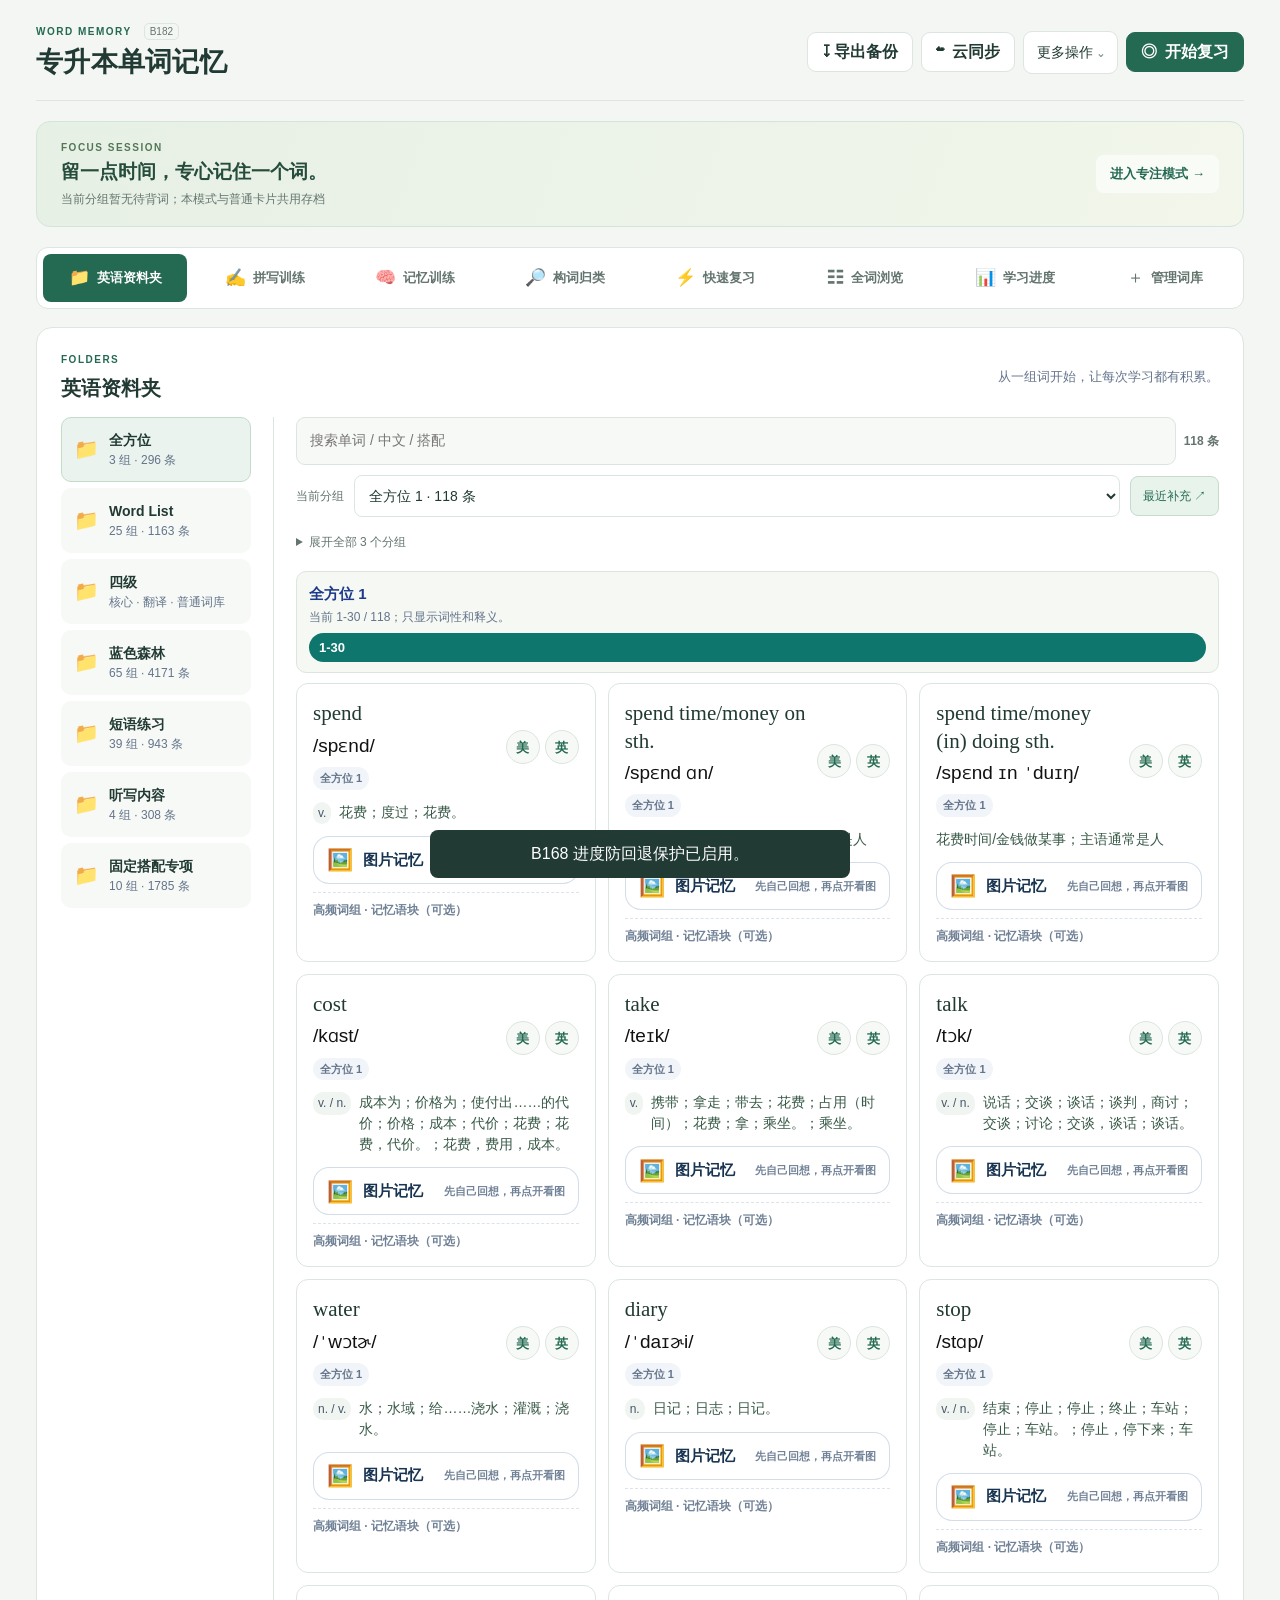
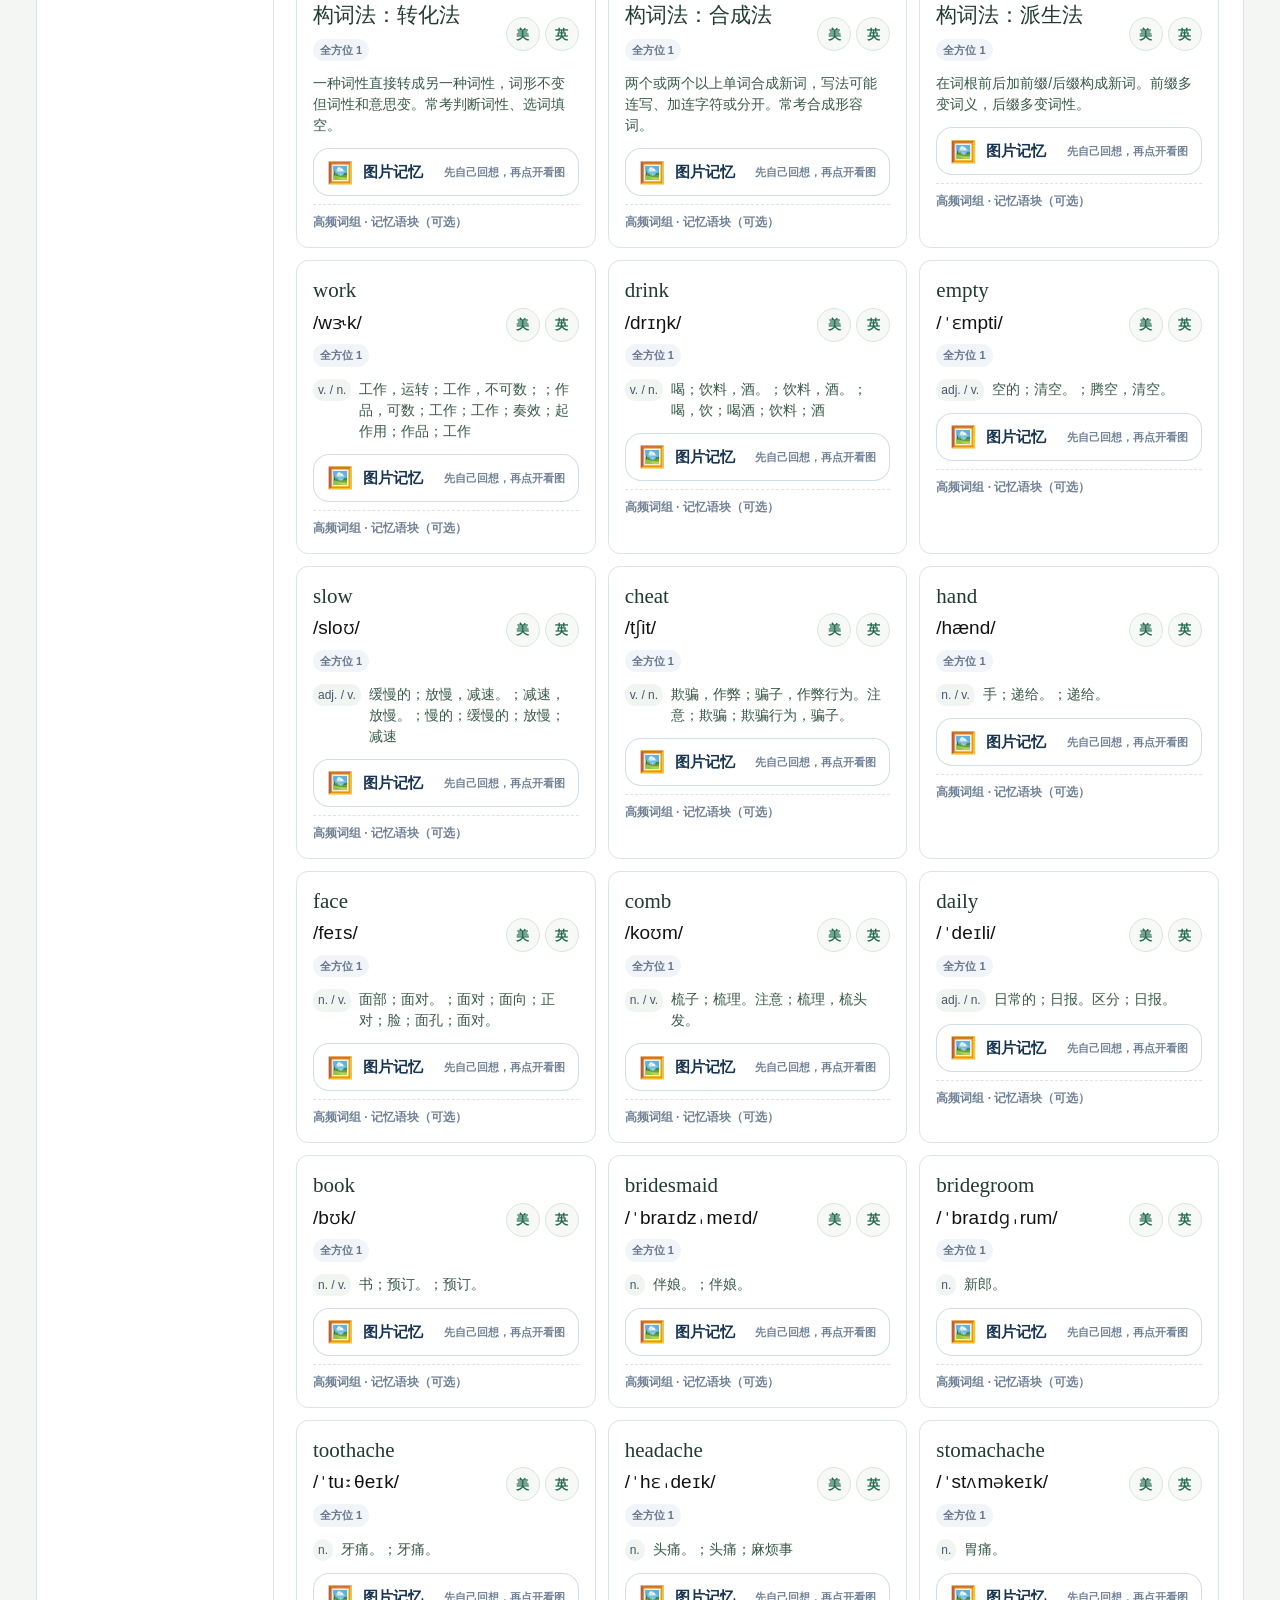
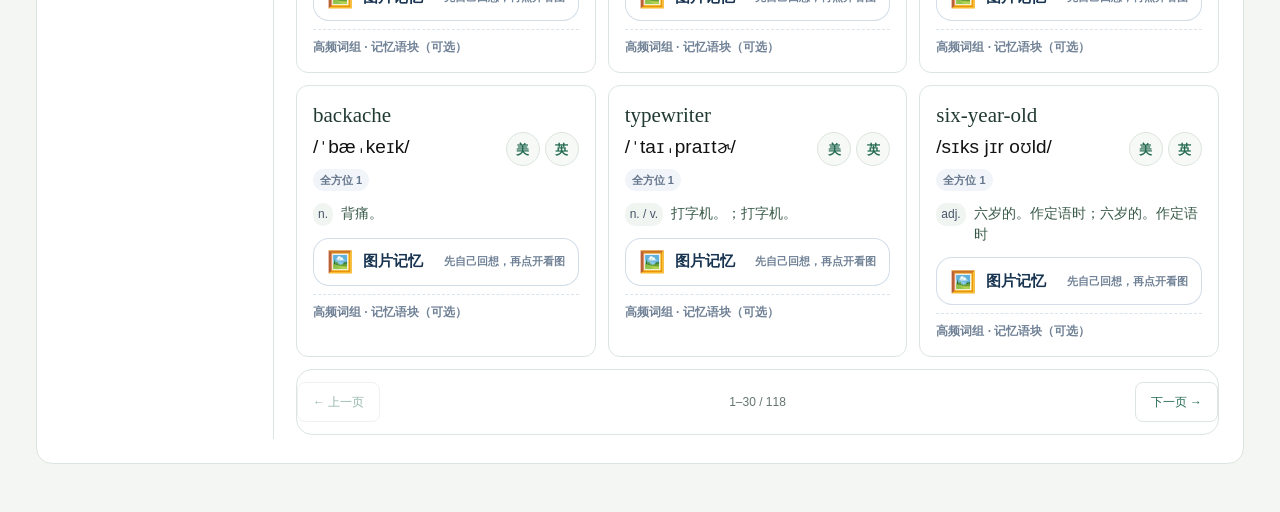
==== commit 83952996: "Add files via upload" ====
--- a/index.html
+++ b/index.html
@@ -19,7 +19,7 @@
   <div class="app-shell">
     <header class="topbar">
       <div>
-        <p class="eyebrow">WORD MEMORY <span class="version-badge">B181</span></p>
+        <p class="eyebrow">WORD MEMORY <span class="version-badge">B182</span></p>
         <h1>专升本单词记忆</h1>
       </div>
       <div class="topbar-actions">
@@ -398,6 +398,10 @@
             <h2>30词快速复盘</h2>
             <p class="folder-hint">每次只过30词：会 / 看中文才会 / 不会。独立存档，不修改主卡片阶段。</p>
           </div>
+          <label class="mini-recap-switch" for="miniRecapToggle">
+            <input id="miniRecapToggle" type="checkbox">
+            <span><strong>每10词小复盘</strong><small>默认关闭；开启后每完成10词弹出一次</small></span>
+          </label>
         </div>
 
         <section class="speed-review-hub quick30-hub" id="speedReviewHub" aria-label="30词快速复盘器">
@@ -473,6 +477,10 @@
       </section>
 
       <section class="entry-grid module-section" data-module-section="manage">
+        <div class="panel-heading" style="grid-column:1/-1">
+          <div><p class="eyebrow">Emergency recovery</p><h2>设备存档修复</h2><p class="folder-hint">如果曾被旧版共享基线覆盖，可恢复本设备上一份完整快照。</p></div>
+          <a class="secondary-button" href="./restore-previous-progress.html">恢复覆盖前存档</a>
+        </div>
         <form class="entry-form" id="wordForm">
           <div class="panel-heading">
             <div>
@@ -808,6 +816,6 @@
 <script src="./pronunciation-support.js?v=70b162"></script>
 <script src="./speed-review-merge.js?v=164"></script>
 <script src="./storage-codec.js?v=163"></script>
-<script src="./startup.js?v=70b181"></script>
+<script src="./startup.js?v=70b182"></script>
 </body>
 </html>
--- a/styles.css
+++ b/styles.css
@@ -6861,3 +6861,4 @@
 /* B161: phonetics remain secondary to the printed word. */
 .word-phonetic-line { font-family: "Times New Roman", "Segoe UI", serif !important; font-size: 22px !important; font-weight: 400 !important; line-height: 1.5 !important; color: #526861 !important; margin: 8px 0 18px !important; }
 .word-phonetic-line:empty { display:none; }
+.mini-recap-switch{display:flex;align-items:center;gap:10px;padding:10px 14px;border:1px solid #d7e3dc;border-radius:14px;background:#fff;cursor:pointer}.mini-recap-switch input{width:20px;height:20px;accent-color:#237a5b}.mini-recap-switch span{display:flex;flex-direction:column;gap:2px}.mini-recap-switch strong{font-size:14px;color:#183f34}.mini-recap-switch small{font-size:12px;color:#6d7e78}.mini-recap-switch:has(input:not(:checked)){background:#f4f6f5;opacity:.86}
